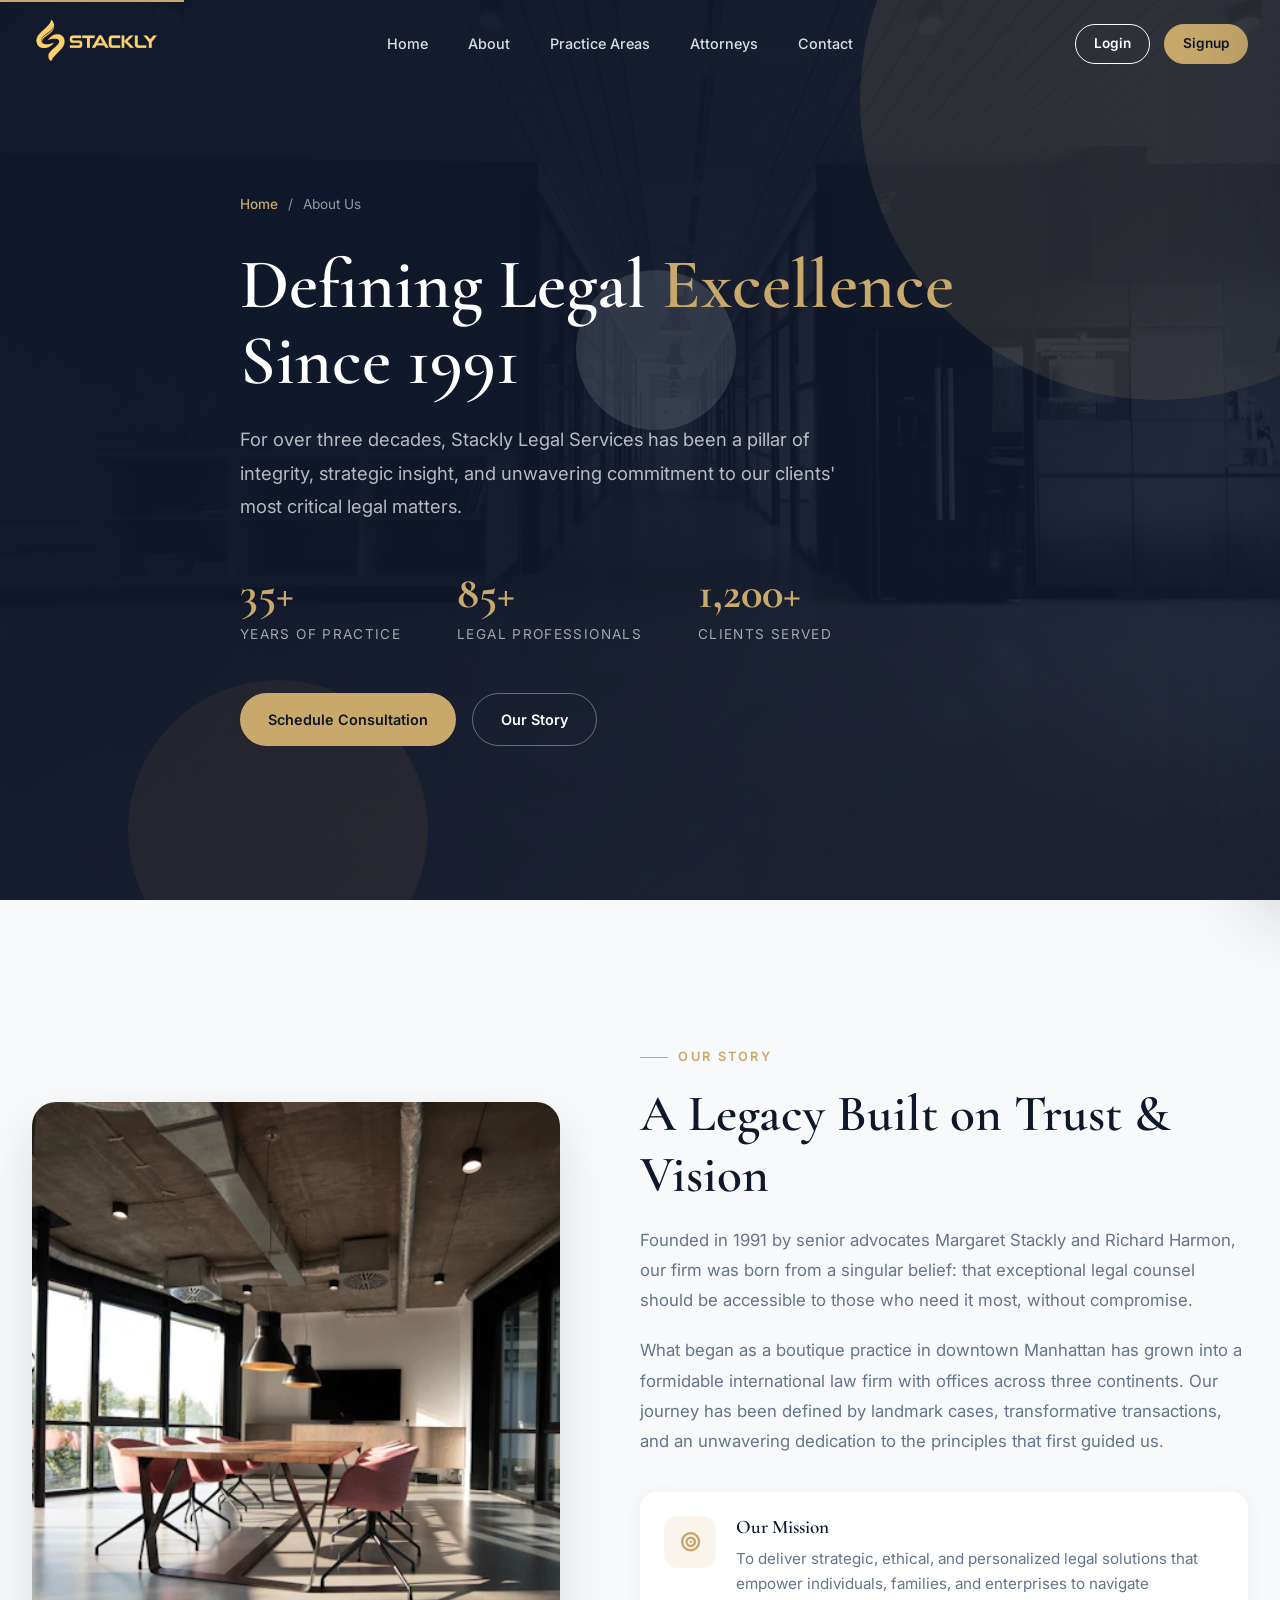
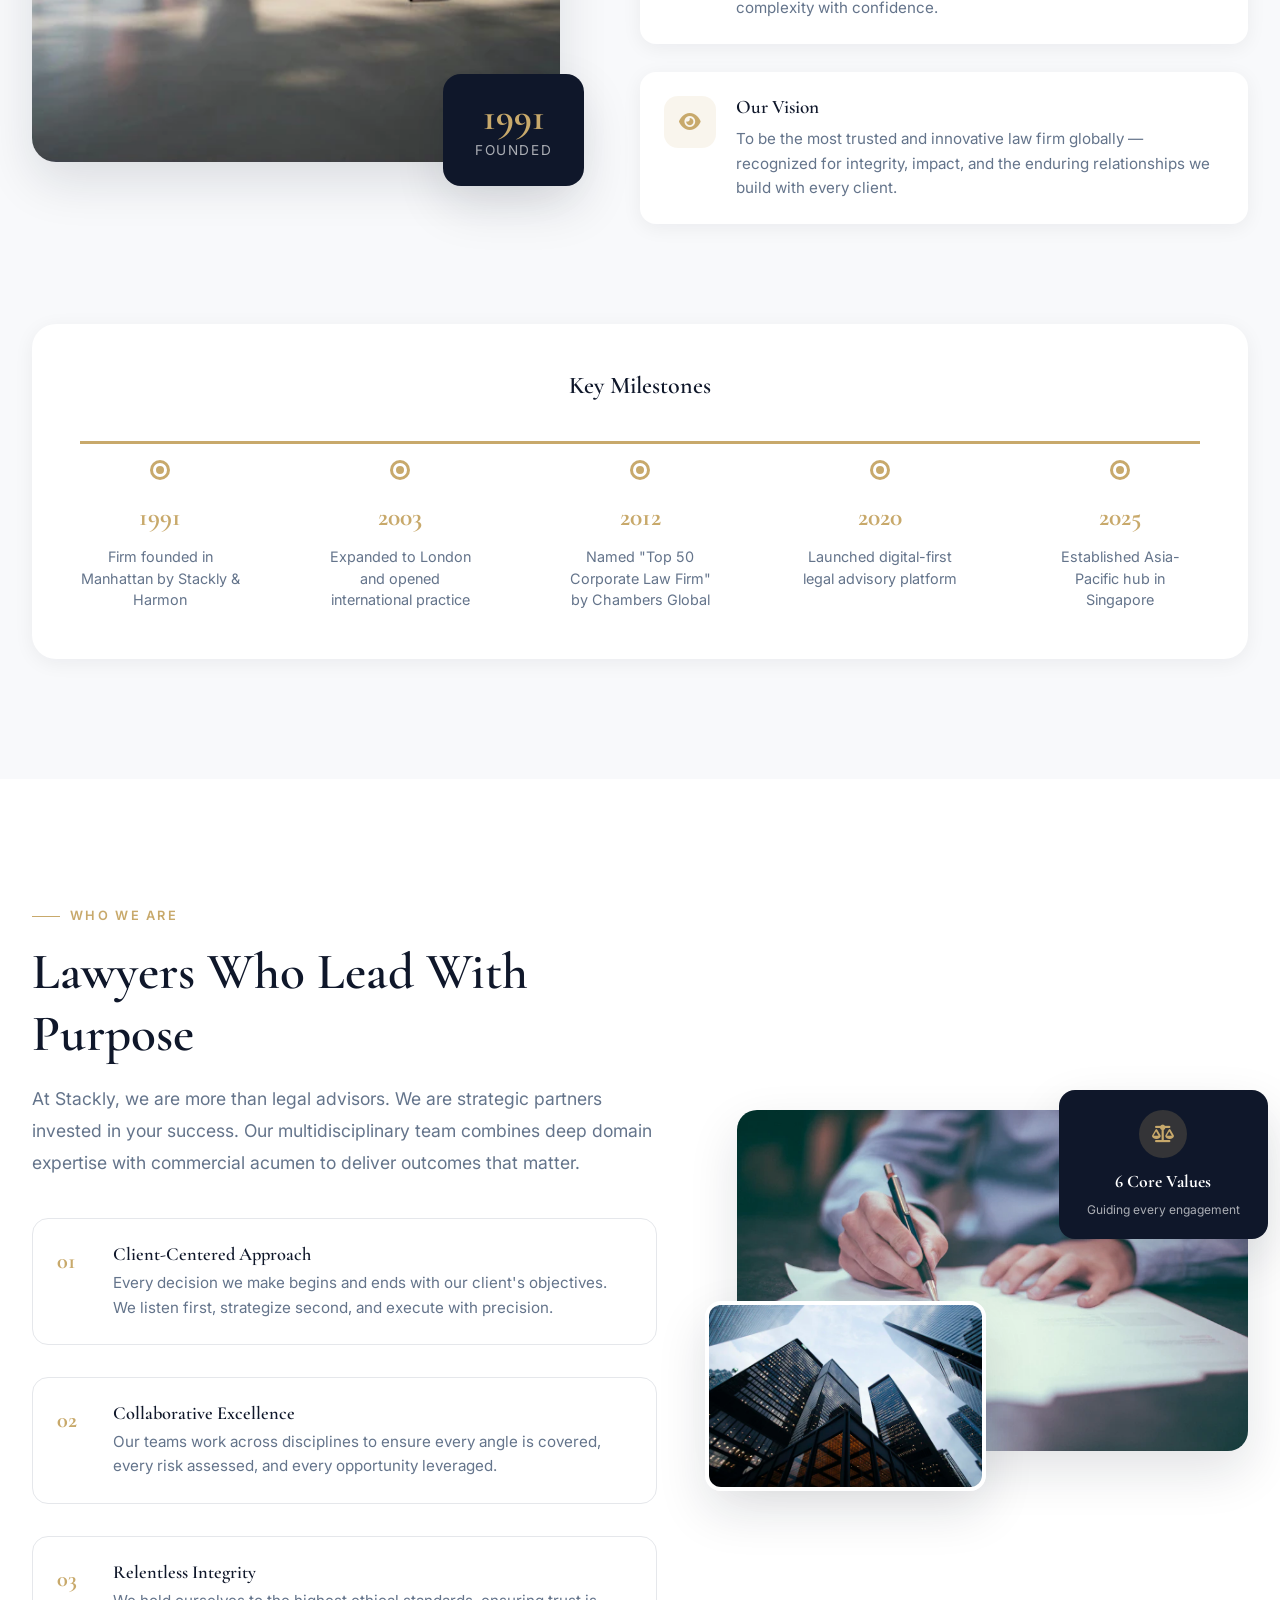
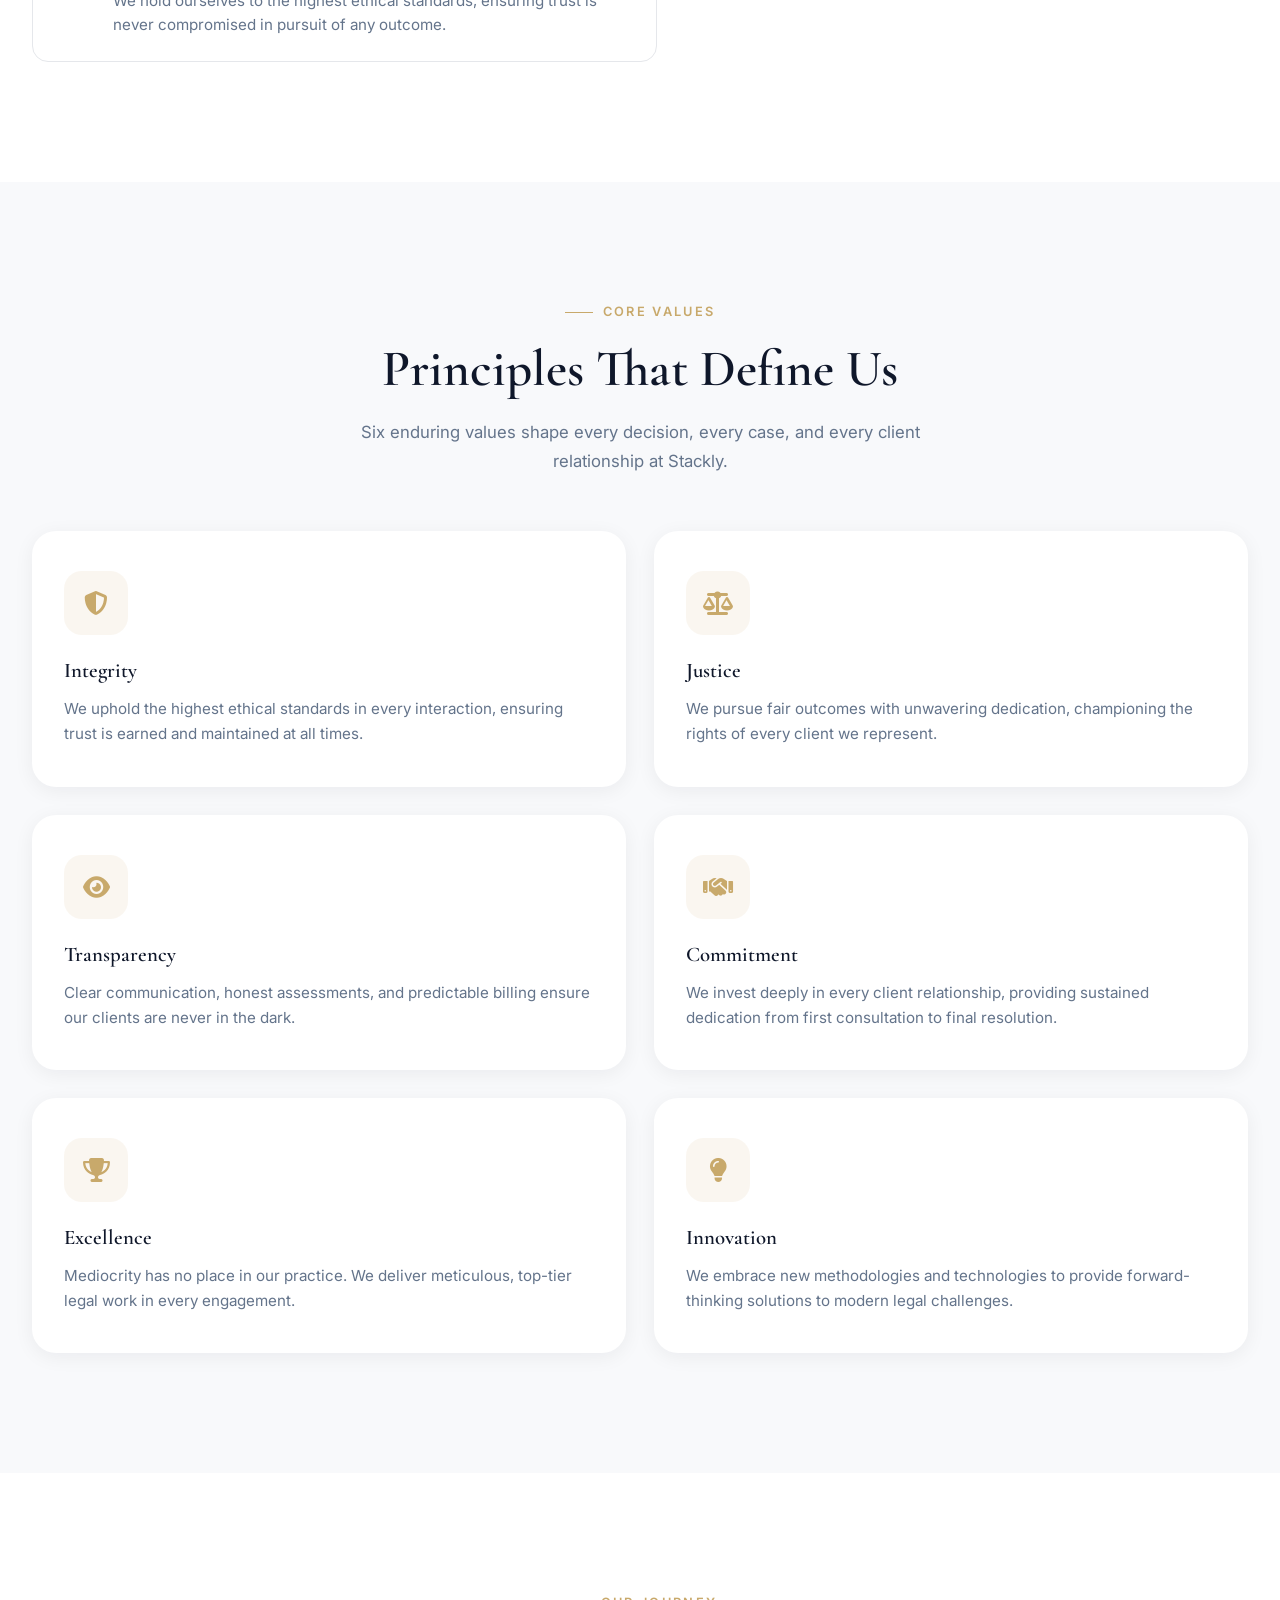
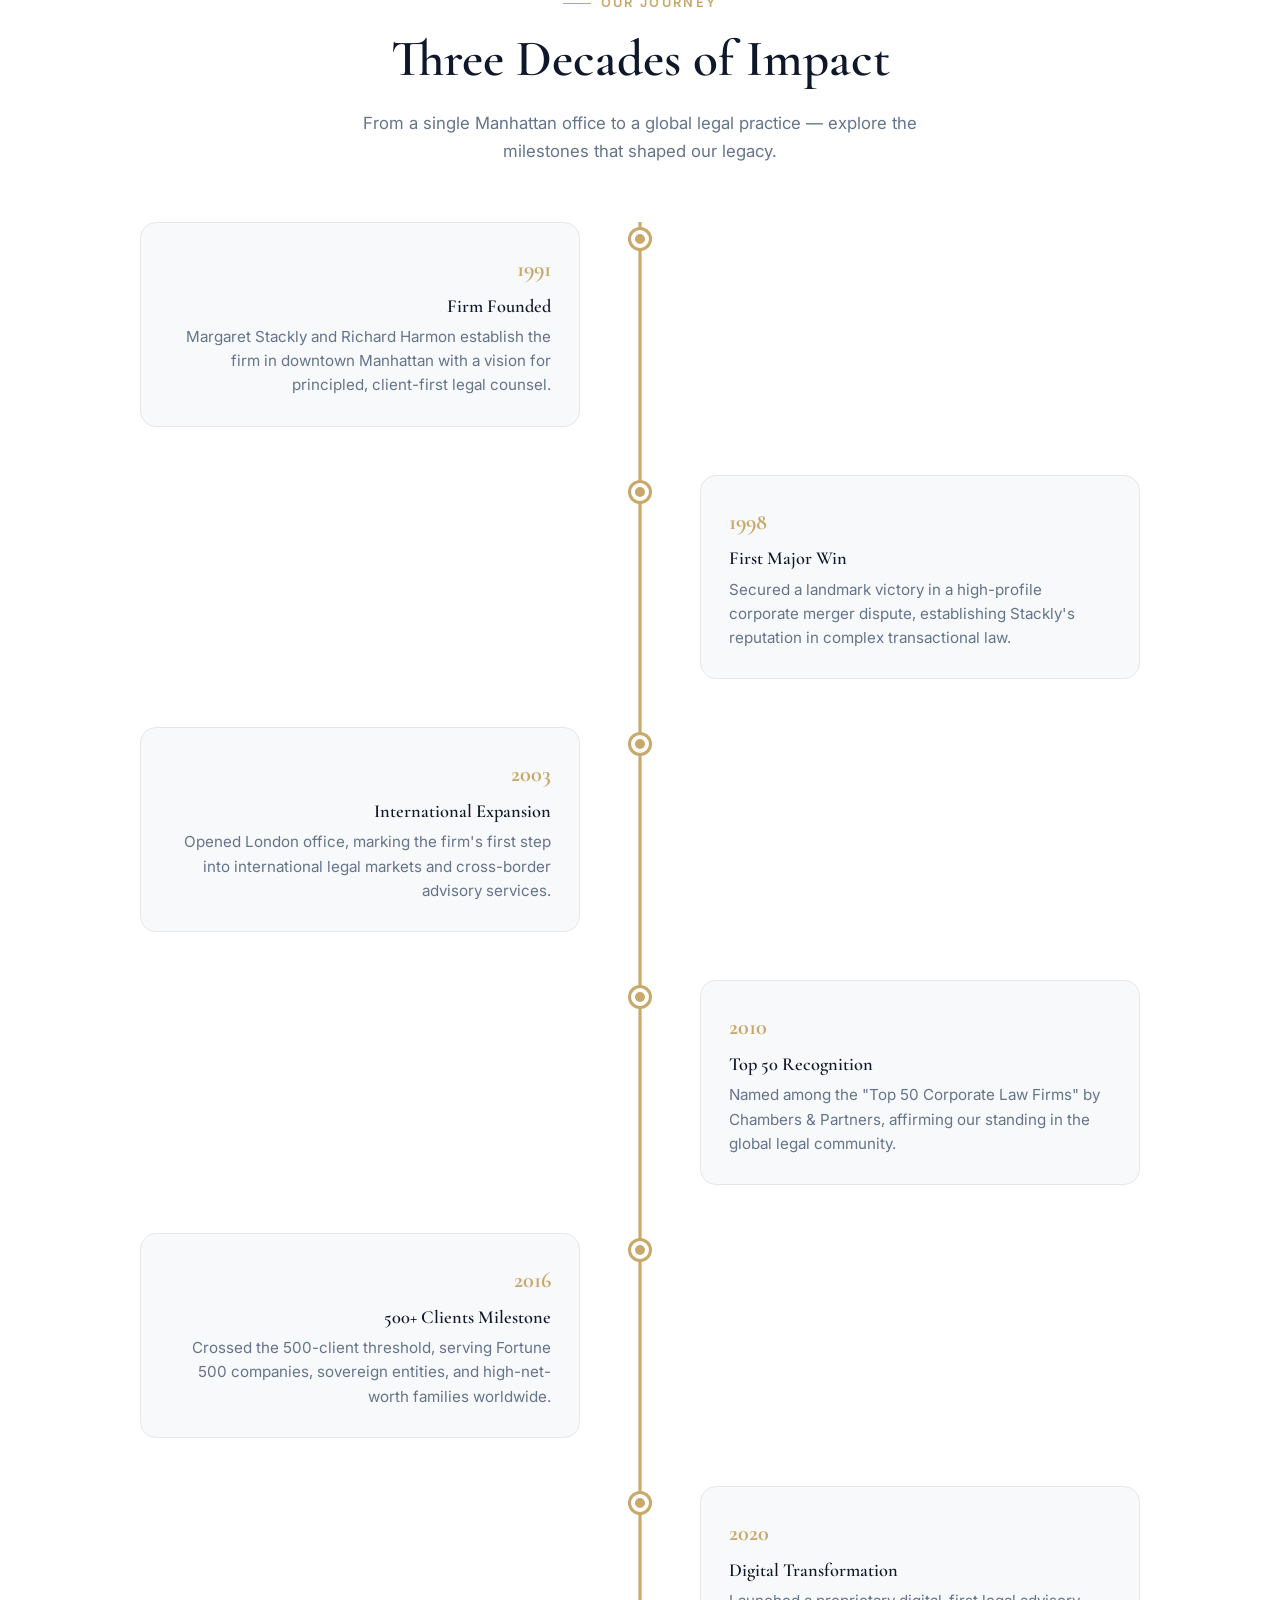
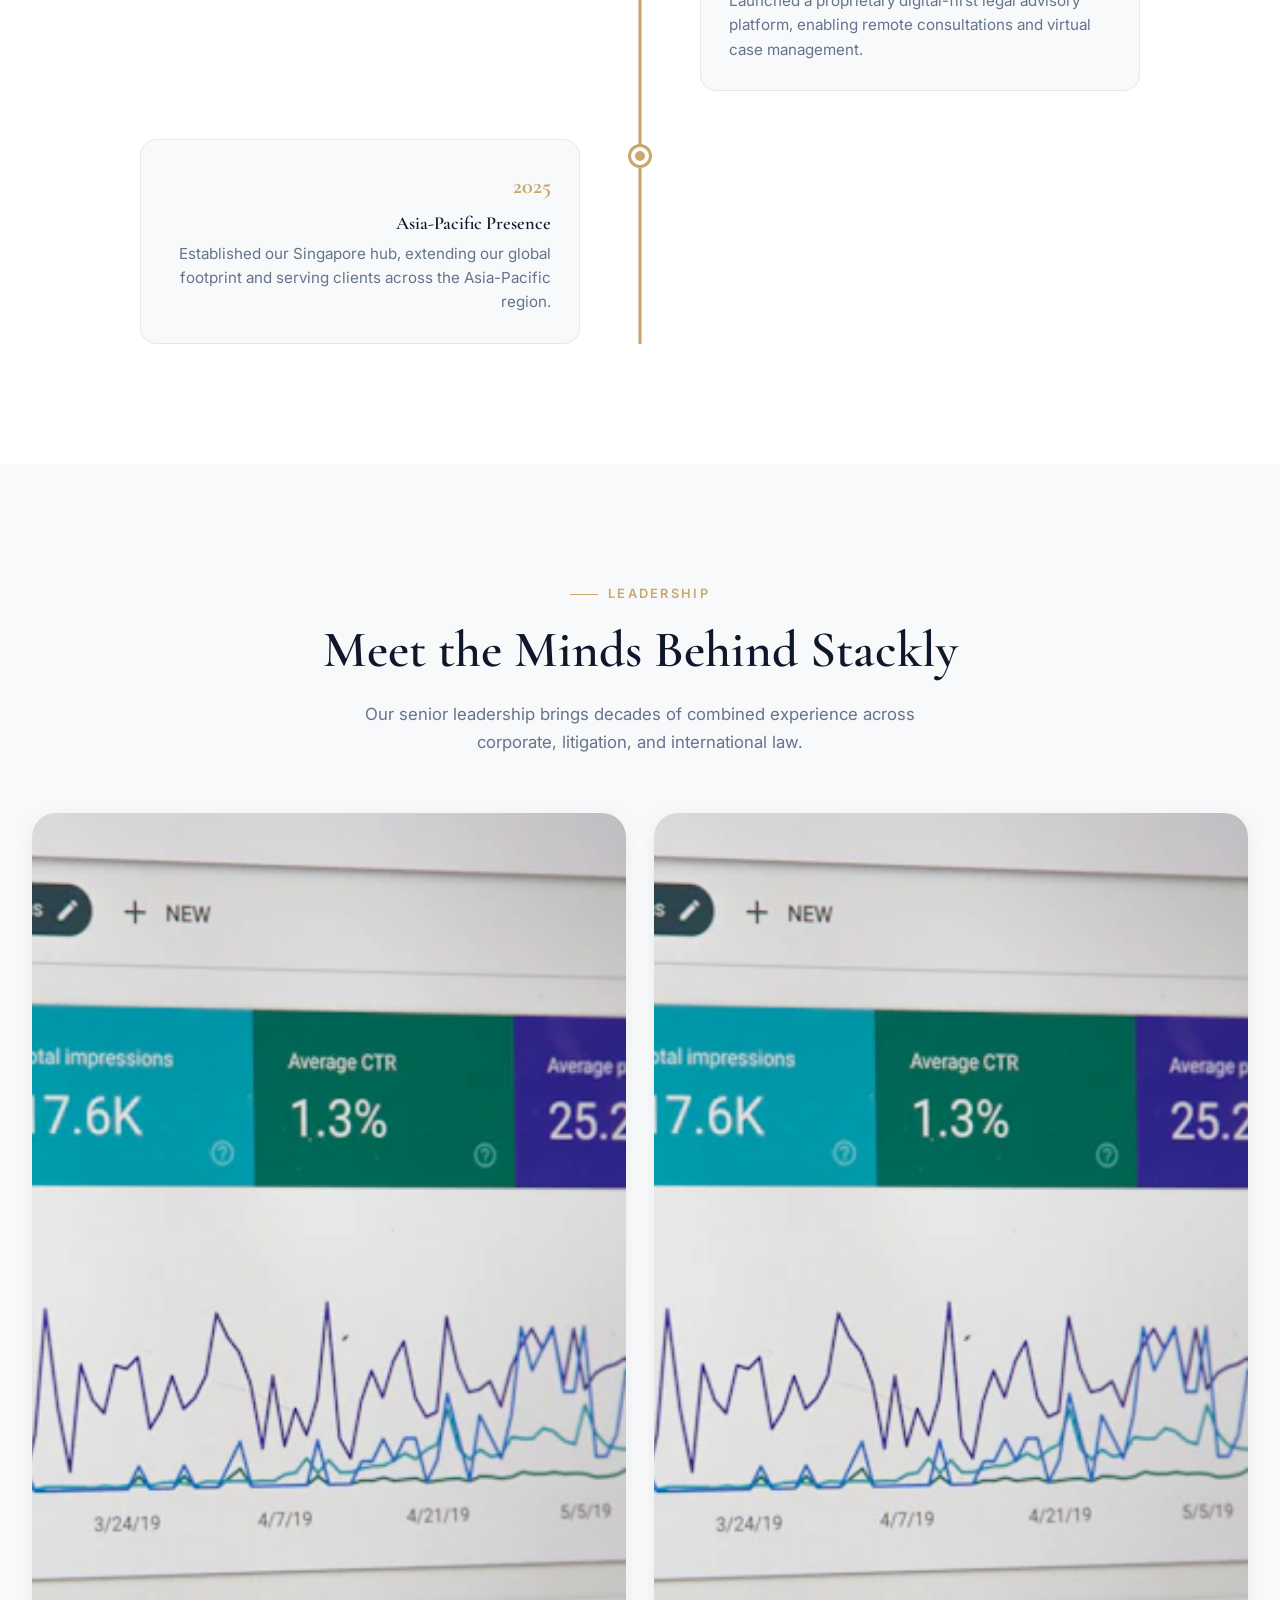
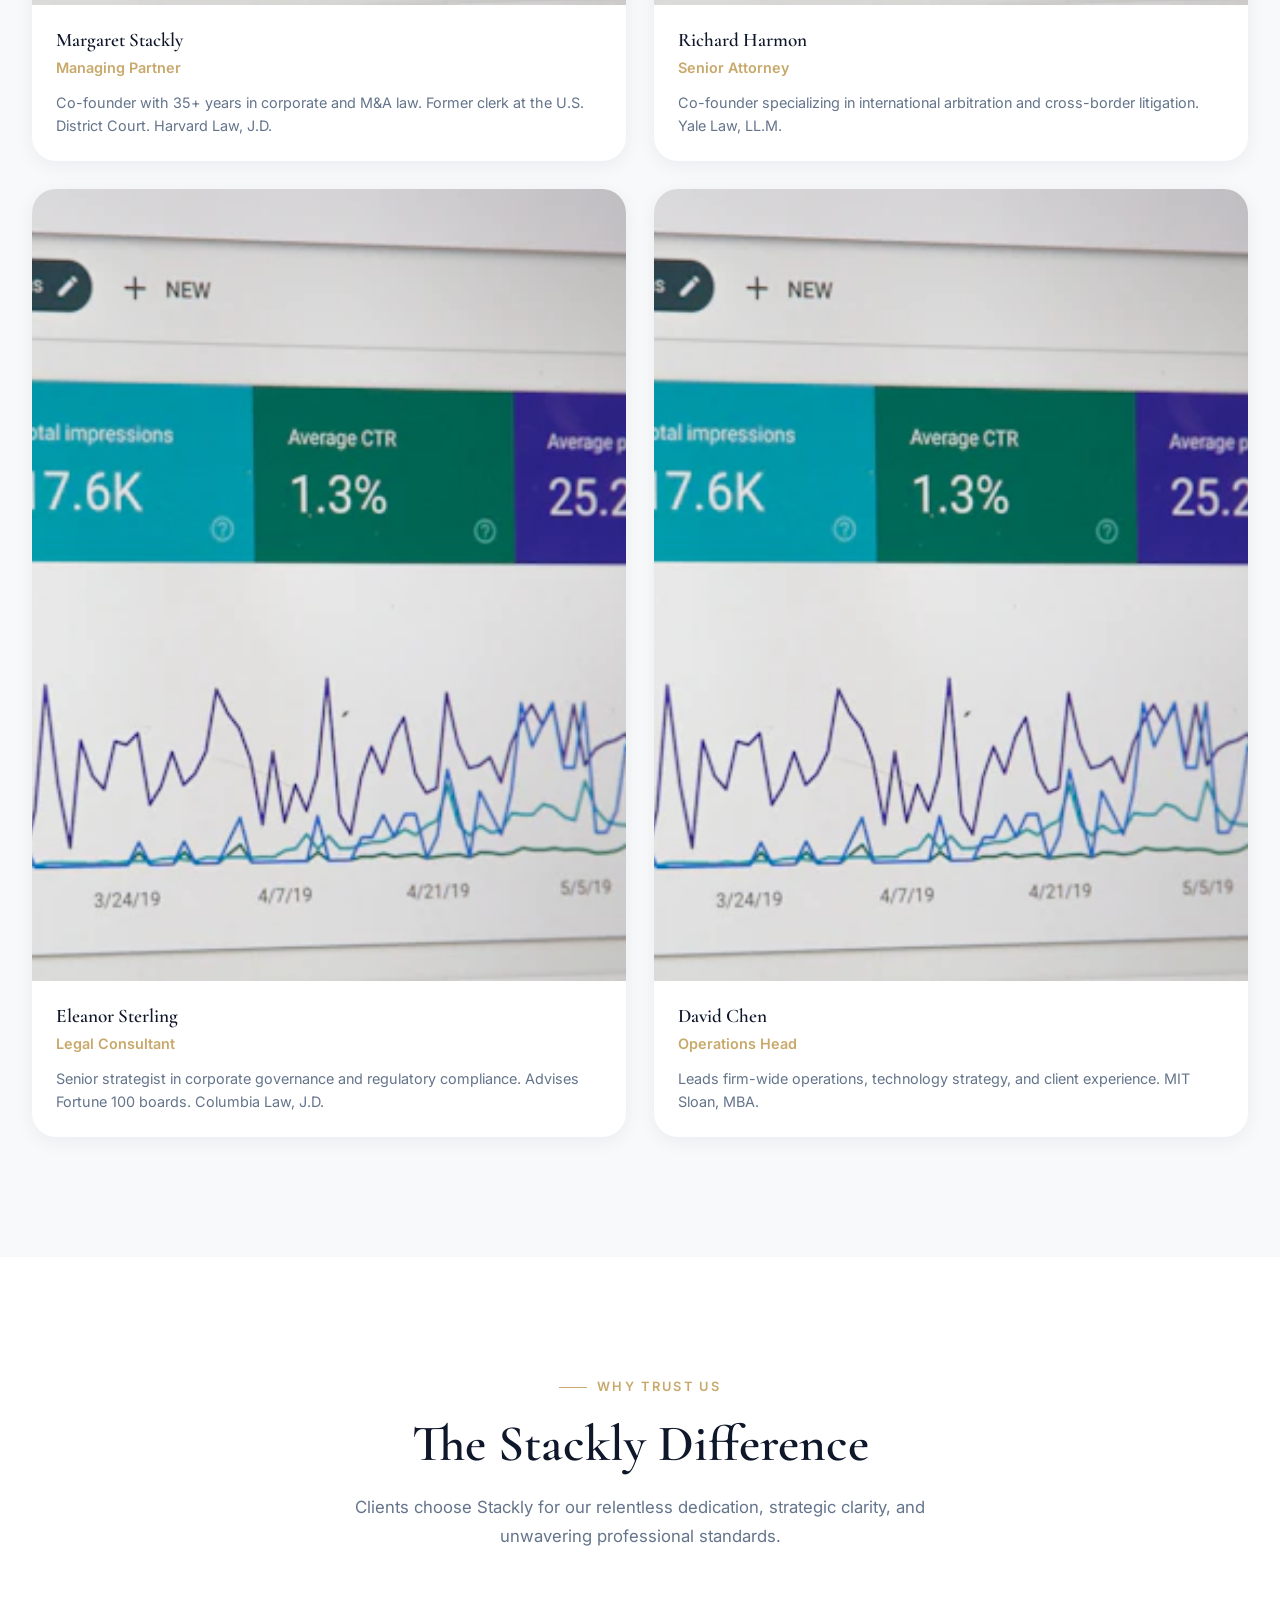
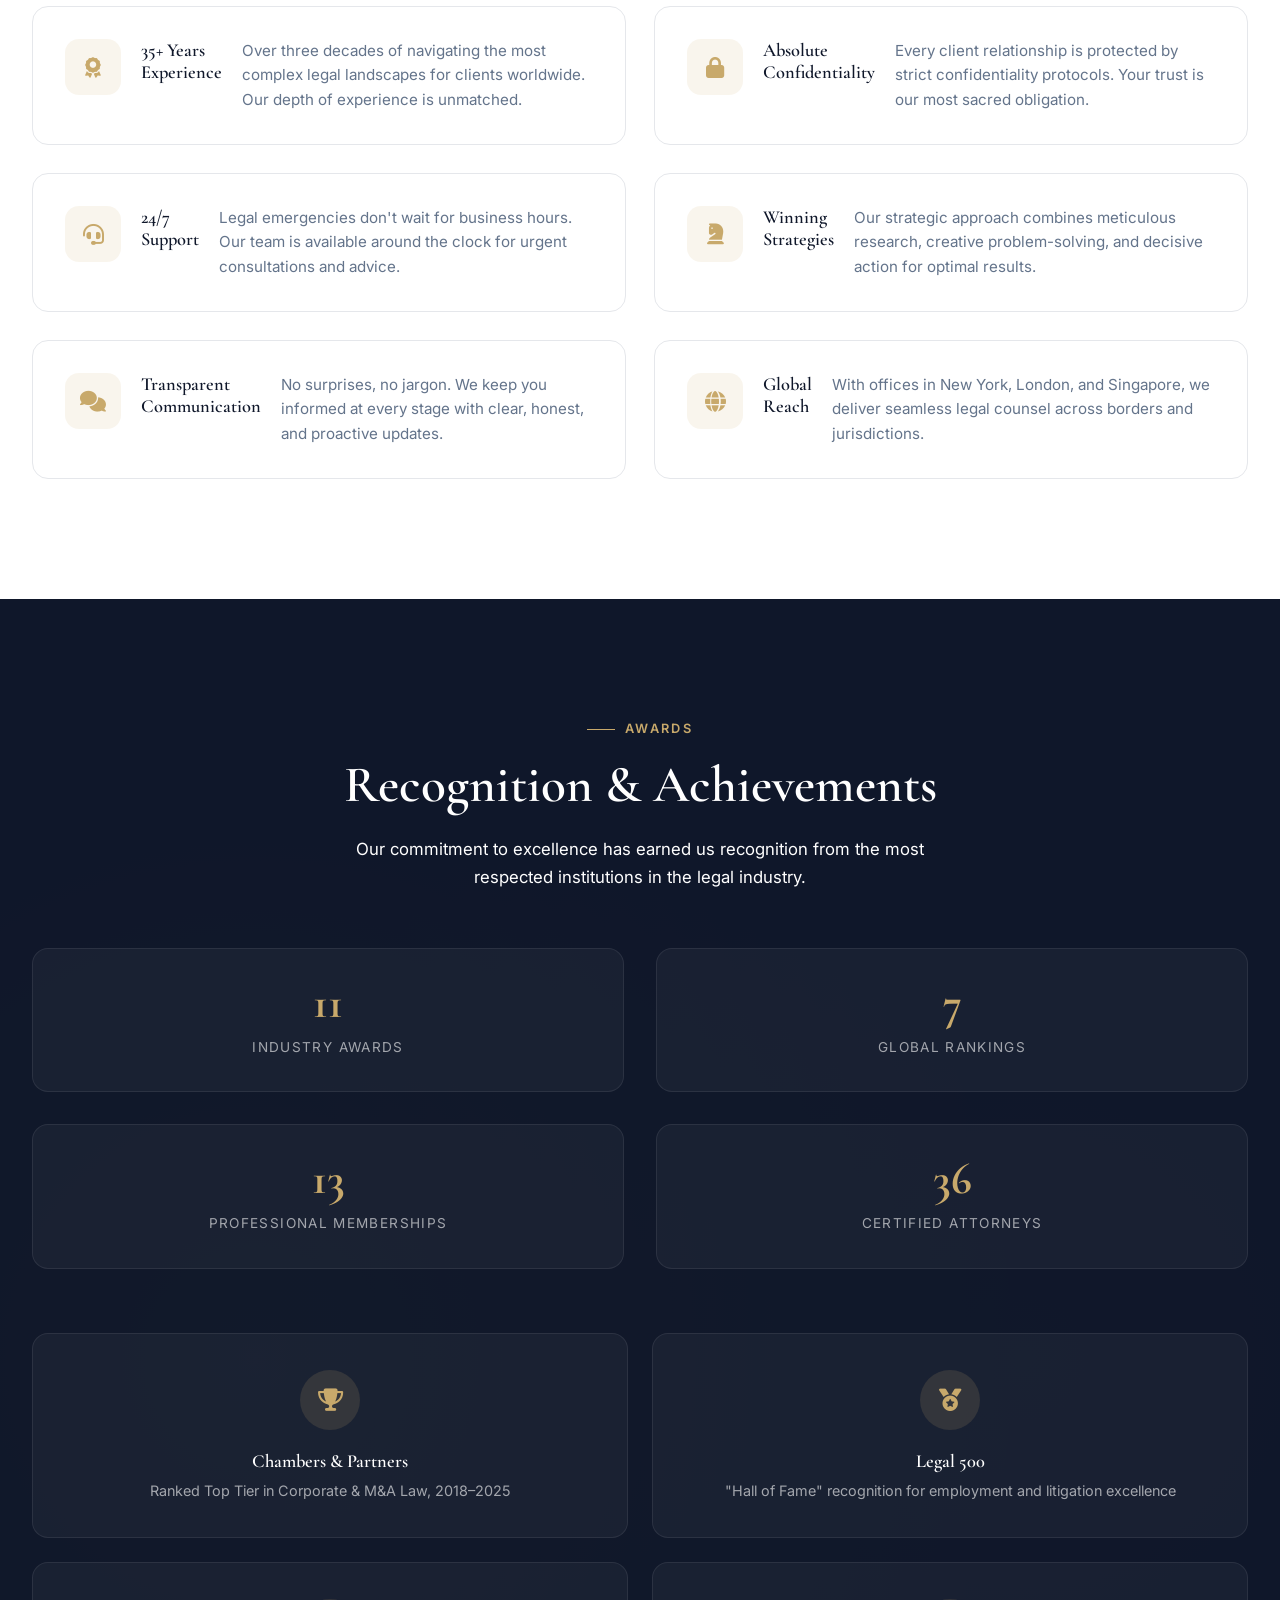
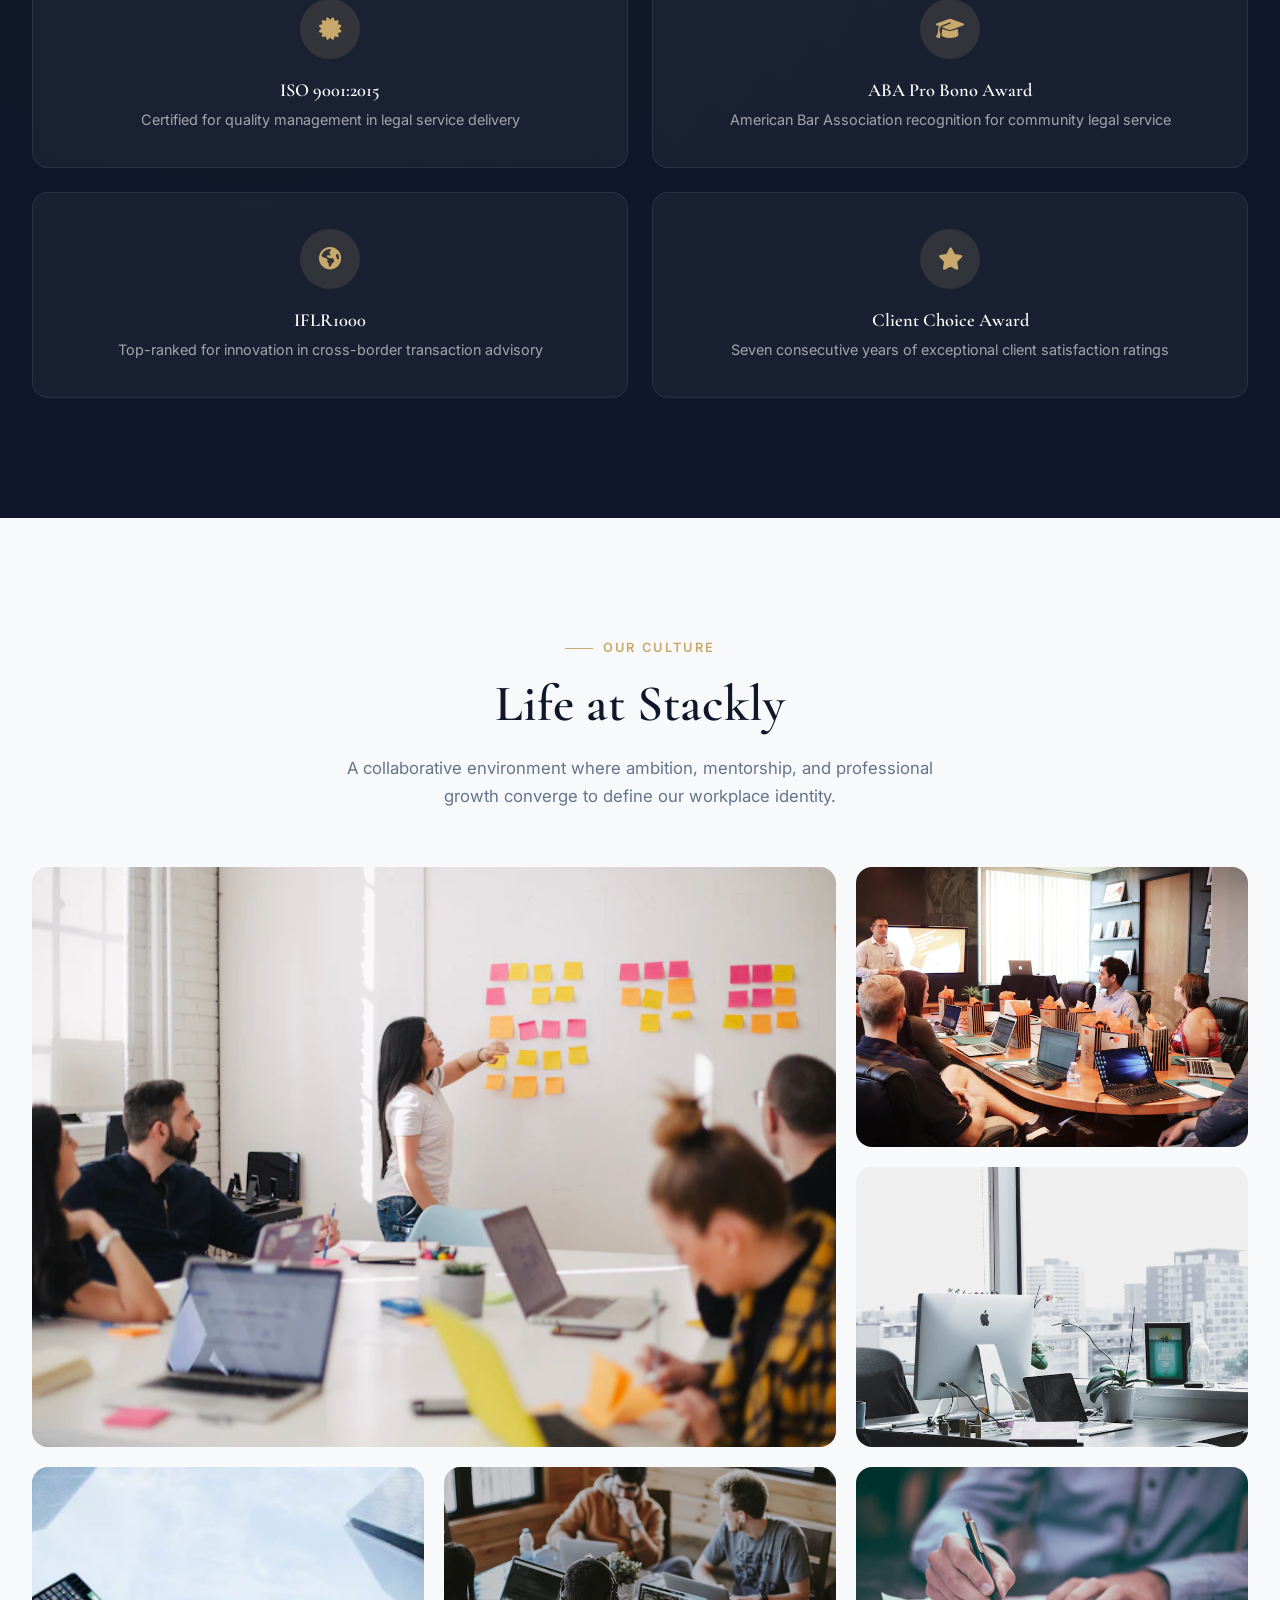
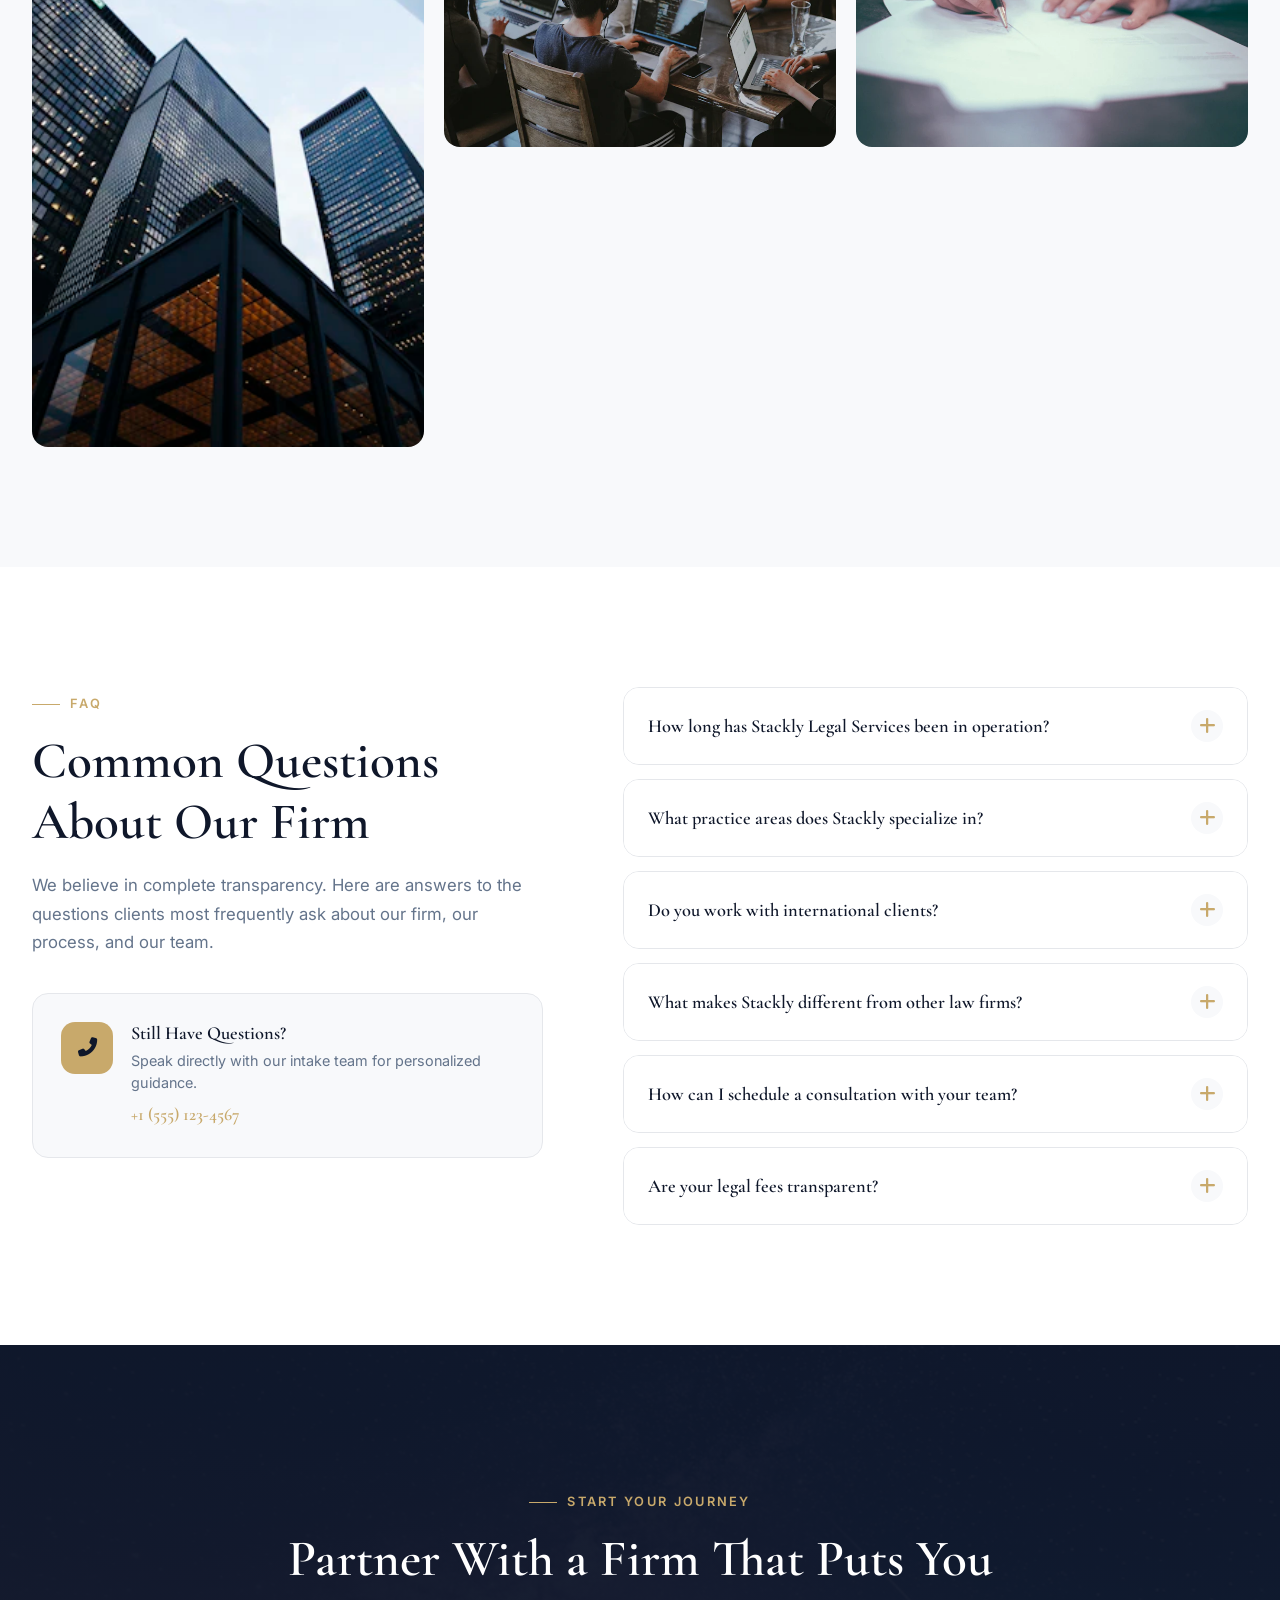
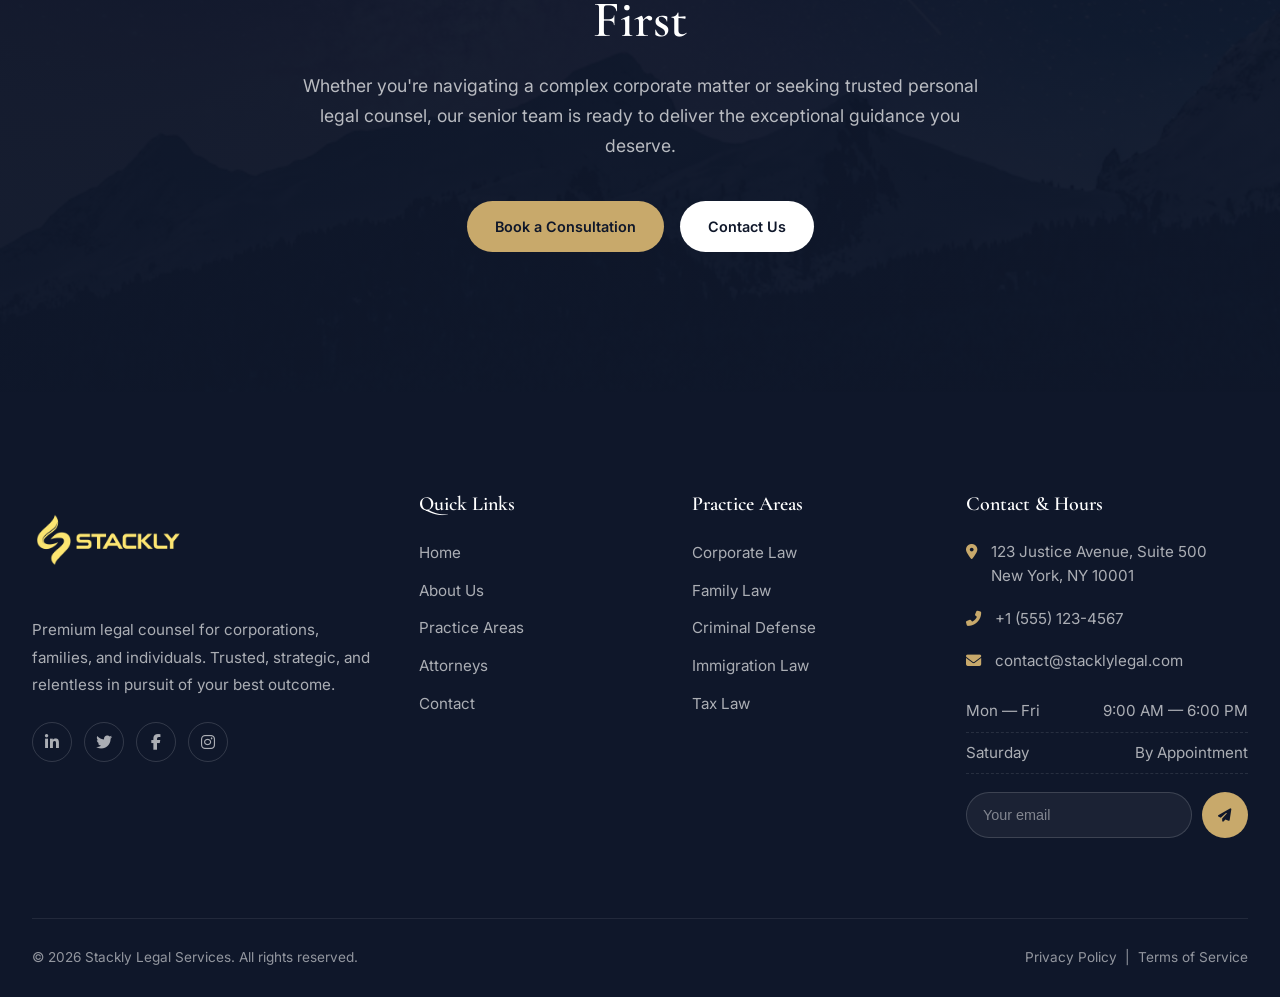
==== about.html @ 786c9ce6 "first commit" ====
<!DOCTYPE html>
<html lang="en">
<head>
  <meta charset="UTF-8">
  <meta name="viewport" content="width=device-width, initial-scale=1.0">
  <meta name="description" content="Learn about Stackly Legal Services — a premium international law firm with over 35 years of legal excellence, integrity, and client-focused counsel.">
  <meta name="keywords" content="about stackly, law firm history, legal team, corporate law firm, premium legal services, law firm leadership">
  <meta name="author" content="Stackly Legal Services">
  <meta name="theme-color" content="#0F172A">

  <!-- Open Graph -->
  <meta property="og:title" content="About Us | Stackly Legal Services — Premium International Law Firm">
  <meta property="og:description" content="Discover our story, values, and the team behind one of the most trusted names in corporate and international law.">
  <meta property="og:type" content="website">
  <meta property="og:url" content="https://www.stacklylegal.com/about.html">
  <meta property="og:image" content="https://www.stacklylegal.com/assets/images/about-hero.webp">

  <!-- Twitter Card -->
  <meta name="twitter:card" content="summary_large_image">
  <meta name="twitter:title" content="About Us | Stackly Legal Services">
  <meta name="twitter:description" content="Premium international law firm with over 35 years of legal excellence.">
  <meta name="twitter:image" content="https://www.stacklylegal.com/assets/images/about-hero.webp">

  <link rel="canonical" href="https://www.stacklylegal.com/about.html">
  

  <title>About Us | Stackly Legal Services — Our Story &amp; Leadership</title>

  <!-- Google Fonts -->
  <link rel="preconnect" href="https://fonts.googleapis.com">
  <link rel="preconnect" href="https://fonts.gstatic.com" crossorigin>
  <link href="https://fonts.googleapis.com/css2?family=Cormorant+Garamond:wght@400;500;600;700&family=Inter:wght@300;400;500;600;700&display=swap" rel="stylesheet">

  <!-- Font Awesome -->
  <link rel="stylesheet" href="https://cdnjs.cloudflare.com/ajax/libs/font-awesome/6.5.1/css/all.min.css" integrity="sha512-DTOQO9RWCH3ppGqcWaEA1BIZOC6xxalwEsw9c2QQeAIftl+Vegovlnee1c9QX4TctnWMn13TZye+giMm8e2LwA==" crossorigin="anonymous" referrerpolicy="no-referrer">

  <!-- Stylesheets -->
  <link rel="stylesheet" href="css/shared.css">
  <link rel="stylesheet" href="css/about.css">

  <!-- Schema.org -->
  <script type="application/ld+json">
  {
    "@context": "https://schema.org",
    "@type": "AboutPage",
    "name": "About Stackly Legal Services",
    "url": "https://www.stacklylegal.com/about.html",
    "mainEntity": {
      "@type": "LegalService",
      "name": "Stackly Legal Services",
      "url": "https://www.stacklylegal.com/",
      "logo": "https://www.stacklylegal.com/assets/logo-stackly.webp",
      "description": "Premium international law firm with over 35 years of legal excellence, integrity, and client-focused counsel.",
      "foundingDate": "1991",
      "numberOfEmployees": {
        "@type": "QuantitativeValue",
        "value": 85
      },
      "address": {
        "@type": "PostalAddress",
        "streetAddress": "123 Justice Avenue, Suite 500",
        "addressLocality": "New York",
        "addressRegion": "NY",
        "postalCode": "10001",
        "addressCountry": "US"
      },
      "telephone": "+1-555-123-4567"
    }
  }
  </script>
</head>
<body>
  <!-- Skip to main content -->
  <a href="#main" class="skip-link">Skip to main content</a>

  <!-- Scroll Progress -->
  <div class="scroll-progress" id="scrollProgress" aria-hidden="true"></div>

  <!-- Header -->
  <header class="header header--transparent" id="header" role="banner">
    <div class="header__container">
      <a href="index.html" class="header__logo" aria-label="Stackly Legal Services home">
        <img src="assets/logo-stackly.webp" alt="Stackly Legal Services logo" width="104" height="104" loading="eager">
        
      </a>

      <nav class="header__nav" aria-label="Main navigation">
        <a href="index.html" class="header__nav-link">Home</a>
        <a href="about.html" class="header__nav-link active">About</a>
        <a href="practice-areas.html" class="header__nav-link">Practice Areas</a>
        <a href="attorneys.html" class="header__nav-link">Attorneys</a>
        <a href="contact.html" class="header__nav-link">Contact</a>
      </nav>

      <div class="header__actions">
        <a href="login.html" class="header__btn header__btn--login">Login</a>
        <a href="signup.html" class="header__btn header__btn--signup">Signup</a>
      </div>

      <button class="hamburger" id="hamburger" aria-label="Toggle navigation menu" aria-expanded="false" aria-controls="mobileDrawer">
        <span class="hamburger__box" aria-hidden="true">
          <span class="hamburger__line"></span>
          <span class="hamburger__line"></span>
          <span class="hamburger__line"></span>
        </span>
        <span class="hamburger__label">Menu</span>
      </button>
    </div>
  </header>

  <!-- Mobile Drawer -->
  <div class="mobile-drawer" id="mobileDrawer" role="dialog" aria-modal="true" aria-label="Mobile navigation">
    <div class="mobile-drawer__bg" aria-hidden="true"></div>
    <div class="mobile-drawer__inner">
      <div class="mobile-drawer__header">
        <a href="index.html" class="mobile-drawer__logo" aria-label="Stackly Legal Services home">
          <img src="assets/logo-stackly.webp" alt="" width="88" height="88" loading="lazy">
          
        </a>
      </div>

      <button class="mobile-drawer__close" id="mobileDrawerClose" aria-label="Close navigation menu" type="button">
        <span class="mobile-drawer__close-icon" aria-hidden="true">×</span>
      </button>

      <nav class="mobile-drawer__nav" aria-label="Mobile menu">
        <a href="index.html" class="mobile-drawer__link">
          <span class="mobile-drawer__num">01</span>
          <span class="mobile-drawer__label">Home</span>
        </a>
        <a href="about.html" class="mobile-drawer__link active">
          <span class="mobile-drawer__num">02</span>
          <span class="mobile-drawer__label">About</span>
        </a>
        <a href="practice-areas.html" class="mobile-drawer__link">
          <span class="mobile-drawer__num">03</span>
          <span class="mobile-drawer__label">Practice Areas</span>
        </a>
        <a href="attorneys.html" class="mobile-drawer__link">
          <span class="mobile-drawer__num">04</span>
          <span class="mobile-drawer__label">Attorneys</span>
        </a>
        <a href="contact.html" class="mobile-drawer__link">
          <span class="mobile-drawer__num">05</span>
          <span class="mobile-drawer__label">Contact</span>
        </a>
      </nav>

      <div class="mobile-drawer__footer">
        <div class="mobile-drawer__contact">
          <a href="tel:+15551234567" class="mobile-drawer__contact-item">
            <i class="fas fa-phone-alt" aria-hidden="true"></i>
            <span>+1 (555) 123-4567</span>
          </a>
          <a href="mailto:contact@stacklylegal.com" class="mobile-drawer__contact-item">
            <i class="fas fa-envelope" aria-hidden="true"></i>
            <span>contact@stacklylegal.com</span>
          </a>
        </div>
        <div class="mobile-drawer__social" aria-label="Social media">
          <a href="#" aria-label="LinkedIn"><i class="fab fa-linkedin-in" aria-hidden="true"></i></a>
          <a href="#" aria-label="Twitter"><i class="fab fa-twitter" aria-hidden="true"></i></a>
          <a href="#" aria-label="Facebook"><i class="fab fa-facebook-f" aria-hidden="true"></i></a>
        </div>
        <div class="mobile-drawer__actions">
          <a href="login.html" class="btn btn-secondary mobile-drawer__btn">Login</a>
          <a href="signup.html" class="btn btn-primary mobile-drawer__btn">Signup</a>
        </div>
      </div>
    </div>
  </div>
  <div class="mobile-drawer__overlay" id="mobileOverlay" aria-hidden="true"></div>

  <!-- Main Content -->
  <main id="main">

    <!-- Section 1: Premium About Hero -->
    <section class="about-hero" id="about-hero" aria-label="About hero">
      <div class="about-hero__bg">
        <img src="assets/images/about-hero.webp" alt="Stackly Legal Services headquarters lobby with marble flooring" loading="eager">
      </div>
      <div class="about-hero__shape about-hero__shape--1" aria-hidden="true"></div>
      <div class="about-hero__shape about-hero__shape--2" aria-hidden="true"></div>
      <div class="about-hero__shape about-hero__shape--3" aria-hidden="true"></div>

      <div class="about-hero__container">
        <nav class="about-hero__breadcrumb" aria-label="Breadcrumb">
          <a href="index.html">Home</a>
          <span aria-hidden="true">/</span>
          <span aria-current="page">About Us</span>
        </nav>
        <h1 class="about-hero__title">Defining Legal <span>Excellence</span> Since 1991</h1>
        <p class="about-hero__desc">For over three decades, Stackly Legal Services has been a pillar of integrity, strategic insight, and unwavering commitment to our clients' most critical legal matters.</p>
        <div class="about-hero__stats">
          <div class="about-hero__stat">
            <span class="about-hero__stat-number" data-counter data-target="35" data-suffix="+">0</span>
            <span class="about-hero__stat-label">Years of Practice</span>
          </div>
          <div class="about-hero__stat">
            <span class="about-hero__stat-number" data-counter data-target="85" data-suffix="+">0</span>
            <span class="about-hero__stat-label">Legal Professionals</span>
          </div>
          <div class="about-hero__stat">
            <span class="about-hero__stat-number" data-counter data-target="1200" data-suffix="+">0</span>
            <span class="about-hero__stat-label">Clients Served</span>
          </div>
        </div>
        <div class="about-hero__actions">
          <a href="contact.html" class="btn btn-primary">Schedule Consultation</a>
          <a href="#our-story" class="btn btn-secondary">Our Story</a>
        </div>
      </div>
    </section>

    <!-- Section 2: Our Story -->
    <section class="story" id="our-story" aria-label="Our story">
      <div class="container">
        <div class="story__grid">
          <div class="story__image-col animate-on-scroll">
            <div class="story__image-wrapper">
              <img src="assets/images/our-story.webp" alt="Vintage photograph of the original Stackly Legal office in downtown Manhattan" loading="lazy">
            </div>
            <div class="story__year-badge">
              <span class="story__year">1991</span>
              <span class="story__year-text">Founded</span>
            </div>
          </div>
          <div class="story__content-col animate-on-scroll">
            <span class="section-label">Our Story</span>
            <h2 class="section-title">A Legacy Built on Trust & Vision</h2>
            <p class="story__text">Founded in 1991 by senior advocates Margaret Stackly and Richard Harmon, our firm was born from a singular belief: that exceptional legal counsel should be accessible to those who need it most, without compromise.</p>
            <p class="story__text">What began as a boutique practice in downtown Manhattan has grown into a formidable international law firm with offices across three continents. Our journey has been defined by landmark cases, transformative transactions, and an unwavering dedication to the principles that first guided us.</p>

            <div class="story__pillars">
              <div class="story__pillar">
                <div class="story__pillar-icon"><i class="fas fa-bullseye" aria-hidden="true"></i></div>
                <div>
                  <h3>Our Mission</h3>
                  <p>To deliver strategic, ethical, and personalized legal solutions that empower individuals, families, and enterprises to navigate complexity with confidence.</p>
                </div>
              </div>
              <div class="story__pillar">
                <div class="story__pillar-icon"><i class="fas fa-eye" aria-hidden="true"></i></div>
                <div>
                  <h3>Our Vision</h3>
                  <p>To be the most trusted and innovative law firm globally — recognized for integrity, impact, and the enduring relationships we build with every client.</p>
                </div>
              </div>
            </div>
          </div>
        </div>

        <div class="story__milestones animate-on-scroll">
          <h3 class="story__milestones-title">Key Milestones</h3>
          <div class="story__milestones-track">
            <div class="story__milestone">
              <span class="story__milestone-year">1991</span>
              <p>Firm founded in Manhattan by Stackly & Harmon</p>
            </div>
            <div class="story__milestone">
              <span class="story__milestone-year">2003</span>
              <p>Expanded to London and opened international practice</p>
            </div>
            <div class="story__milestone">
              <span class="story__milestone-year">2012</span>
              <p>Named "Top 50 Corporate Law Firm" by Chambers Global</p>
            </div>
            <div class="story__milestone">
              <span class="story__milestone-year">2020</span>
              <p>Launched digital-first legal advisory platform</p>
            </div>
            <div class="story__milestone">
              <span class="story__milestone-year">2025</span>
              <p>Established Asia-Pacific hub in Singapore</p>
            </div>
          </div>
        </div>
      </div>
    </section>

    <!-- Section 3: Who We Are -->
    <section class="who-we-are" id="who-we-are" aria-label="Who we are">
      <div class="container">
        <div class="who-we-are__grid">
          <div class="who-we-are__content animate-on-scroll">
            <span class="section-label">Who We Are</span>
            <h2 class="section-title">Lawyers Who Lead With Purpose</h2>
            <p class="who-we-are__intro">At Stackly, we are more than legal advisors. We are strategic partners invested in your success. Our multidisciplinary team combines deep domain expertise with commercial acumen to deliver outcomes that matter.</p>

            <div class="who-we-are__philosophy">
              <div class="who-we-are__philosophy-item">
                <span class="who-we-are__philosophy-number">01</span>
                <div>
                  <h3>Client-Centered Approach</h3>
                  <p>Every decision we make begins and ends with our client's objectives. We listen first, strategize second, and execute with precision.</p>
                </div>
              </div>
              <div class="who-we-are__philosophy-item">
                <span class="who-we-are__philosophy-number">02</span>
                <div>
                  <h3>Collaborative Excellence</h3>
                  <p>Our teams work across disciplines to ensure every angle is covered, every risk assessed, and every opportunity leveraged.</p>
                </div>
              </div>
              <div class="who-we-are__philosophy-item">
                <span class="who-we-are__philosophy-number">03</span>
                <div>
                  <h3>Relentless Integrity</h3>
                  <p>We hold ourselves to the highest ethical standards, ensuring trust is never compromised in pursuit of any outcome.</p>
                </div>
              </div>
            </div>
          </div>
          <div class="who-we-are__visual animate-on-scroll">
            <div class="who-we-are__image-stack">
              <img src="assets/images/consultation.webp" alt="Senior partners discussing strategy in a boardroom" loading="lazy" class="who-we-are__img-1">
              <img src="assets/images/office.webp" alt="Stackly Legal Services modern office interior" loading="lazy" class="who-we-are__img-2">
            </div>
            <div class="who-we-are__values-badge">
              <div class="who-we-are__values-icon"><i class="fas fa-scale-balanced" aria-hidden="true"></i></div>
              <span>6 Core Values</span>
              <p>Guiding every engagement</p>
            </div>
          </div>
        </div>
      </div>
    </section>

    <!-- Section 4: Our Core Values -->
    <section class="values" id="core-values" aria-label="Our core values">
      <div class="container">
        <div class="section-header section-header--center animate-on-scroll">
          <span class="section-label">Core Values</span>
          <h2 class="section-title">Principles That Define Us</h2>
          <p class="section-subtitle">Six enduring values shape every decision, every case, and every client relationship at Stackly.</p>
        </div>

        <div class="values__grid">
          <article class="values__card animate-on-scroll" tabindex="0" aria-label="Integrity">
            <div class="values__card-icon"><i class="fas fa-shield-halved" aria-hidden="true"></i></div>
            <h3>Integrity</h3>
            <p>We uphold the highest ethical standards in every interaction, ensuring trust is earned and maintained at all times.</p>
            <div class="values__card-accent" aria-hidden="true"></div>
          </article>
          <article class="values__card animate-on-scroll" tabindex="0" aria-label="Justice">
            <div class="values__card-icon"><i class="fas fa-scale-balanced" aria-hidden="true"></i></div>
            <h3>Justice</h3>
            <p>We pursue fair outcomes with unwavering dedication, championing the rights of every client we represent.</p>
            <div class="values__card-accent" aria-hidden="true"></div>
          </article>
          <article class="values__card animate-on-scroll" tabindex="0" aria-label="Transparency">
            <div class="values__card-icon"><i class="fas fa-eye" aria-hidden="true"></i></div>
            <h3>Transparency</h3>
            <p>Clear communication, honest assessments, and predictable billing ensure our clients are never in the dark.</p>
            <div class="values__card-accent" aria-hidden="true"></div>
          </article>
          <article class="values__card animate-on-scroll" tabindex="0" aria-label="Commitment">
            <div class="values__card-icon"><i class="fas fa-handshake" aria-hidden="true"></i></div>
            <h3>Commitment</h3>
            <p>We invest deeply in every client relationship, providing sustained dedication from first consultation to final resolution.</p>
            <div class="values__card-accent" aria-hidden="true"></div>
          </article>
          <article class="values__card animate-on-scroll" tabindex="0" aria-label="Excellence">
            <div class="values__card-icon"><i class="fas fa-trophy" aria-hidden="true"></i></div>
            <h3>Excellence</h3>
            <p>Mediocrity has no place in our practice. We deliver meticulous, top-tier legal work in every engagement.</p>
            <div class="values__card-accent" aria-hidden="true"></div>
          </article>
          <article class="values__card animate-on-scroll" tabindex="0" aria-label="Innovation">
            <div class="values__card-icon"><i class="fas fa-lightbulb" aria-hidden="true"></i></div>
            <h3>Innovation</h3>
            <p>We embrace new methodologies and technologies to provide forward-thinking solutions to modern legal challenges.</p>
            <div class="values__card-accent" aria-hidden="true"></div>
          </article>
        </div>
      </div>
    </section>

    <!-- Section 5: Our Journey Timeline -->
    <section class="journey" id="journey" aria-label="Our journey timeline">
      <div class="container">
        <div class="section-header section-header--center animate-on-scroll">
          <span class="section-label">Our Journey</span>
          <h2 class="section-title">Three Decades of Impact</h2>
          <p class="section-subtitle">From a single Manhattan office to a global legal practice — explore the milestones that shaped our legacy.</p>
        </div>

        <div class="journey__timeline" role="list" aria-label="Company timeline">
          <div class="journey__line" aria-hidden="true"></div>

          <div class="journey__item animate-on-scroll" role="listitem">
            <div class="journey__marker" aria-hidden="true"></div>
            <div class="journey__card">
              <span class="journey__year">1991</span>
              <h3>Firm Founded</h3>
              <p>Margaret Stackly and Richard Harmon establish the firm in downtown Manhattan with a vision for principled, client-first legal counsel.</p>
            </div>
          </div>

          <div class="journey__item journey__item--right animate-on-scroll" role="listitem">
            <div class="journey__marker" aria-hidden="true"></div>
            <div class="journey__card">
              <span class="journey__year">1998</span>
              <h3>First Major Win</h3>
              <p>Secured a landmark victory in a high-profile corporate merger dispute, establishing Stackly's reputation in complex transactional law.</p>
            </div>
          </div>

          <div class="journey__item animate-on-scroll" role="listitem">
            <div class="journey__marker" aria-hidden="true"></div>
            <div class="journey__card">
              <span class="journey__year">2003</span>
              <h3>International Expansion</h3>
              <p>Opened London office, marking the firm's first step into international legal markets and cross-border advisory services.</p>
            </div>
          </div>

          <div class="journey__item journey__item--right animate-on-scroll" role="listitem">
            <div class="journey__marker" aria-hidden="true"></div>
            <div class="journey__card">
              <span class="journey__year">2010</span>
              <h3>Top 50 Recognition</h3>
              <p>Named among the "Top 50 Corporate Law Firms" by Chambers & Partners, affirming our standing in the global legal community.</p>
            </div>
          </div>

          <div class="journey__item animate-on-scroll" role="listitem">
            <div class="journey__marker" aria-hidden="true"></div>
            <div class="journey__card">
              <span class="journey__year">2016</span>
              <h3>500+ Clients Milestone</h3>
              <p>Crossed the 500-client threshold, serving Fortune 500 companies, sovereign entities, and high-net-worth families worldwide.</p>
            </div>
          </div>

          <div class="journey__item journey__item--right animate-on-scroll" role="listitem">
            <div class="journey__marker" aria-hidden="true"></div>
            <div class="journey__card">
              <span class="journey__year">2020</span>
              <h3>Digital Transformation</h3>
              <p>Launched a proprietary digital-first legal advisory platform, enabling remote consultations and virtual case management.</p>
            </div>
          </div>

          <div class="journey__item animate-on-scroll" role="listitem">
            <div class="journey__marker" aria-hidden="true"></div>
            <div class="journey__card">
              <span class="journey__year">2025</span>
              <h3>Asia-Pacific Presence</h3>
              <p>Established our Singapore hub, extending our global footprint and serving clients across the Asia-Pacific region.</p>
            </div>
          </div>
        </div>
      </div>
    </section>

    <!-- Section 6: Meet Our Leadership -->
    <section class="leadership" id="leadership" aria-label="Our leadership team">
      <div class="container">
        <div class="section-header section-header--center animate-on-scroll">
          <span class="section-label">Leadership</span>
          <h2 class="section-title">Meet the Minds Behind Stackly</h2>
          <p class="section-subtitle">Our senior leadership brings decades of combined experience across corporate, litigation, and international law.</p>
        </div>

        <div class="leadership__grid">
          <article class="leadership__card animate-on-scroll" tabindex="0">
            <div class="leadership__image">
              <img src="assets/images/attorney.webp" alt="Portrait of Margaret Stackly, Managing Partner" loading="lazy">
              <div class="leadership__overlay" aria-hidden="true">
                <div class="leadership__social">
                  <a href="#" aria-label="LinkedIn"><i class="fab fa-linkedin-in" aria-hidden="true"></i></a>
                  <a href="#" aria-label="Email"><i class="fas fa-envelope" aria-hidden="true"></i></a>
                </div>
              </div>
            </div>
            <div class="leadership__info">
              <h3>Margaret Stackly</h3>
              <span class="leadership__role">Managing Partner</span>
              <p>Co-founder with 35+ years in corporate and M&A law. Former clerk at the U.S. District Court. Harvard Law, J.D.</p>
            </div>
          </article>

          <article class="leadership__card animate-on-scroll" tabindex="0">
            <div class="leadership__image">
              <img src="assets/images/attorney.webp" alt="Portrait of Richard Harmon, Senior Attorney" loading="lazy">
              <div class="leadership__overlay" aria-hidden="true">
                <div class="leadership__social">
                  <a href="#" aria-label="LinkedIn"><i class="fab fa-linkedin-in" aria-hidden="true"></i></a>
                  <a href="#" aria-label="Email"><i class="fas fa-envelope" aria-hidden="true"></i></a>
                </div>
              </div>
            </div>
            <div class="leadership__info">
              <h3>Richard Harmon</h3>
              <span class="leadership__role">Senior Attorney</span>
              <p>Co-founder specializing in international arbitration and cross-border litigation. Yale Law, LL.M.</p>
            </div>
          </article>

          <article class="leadership__card animate-on-scroll" tabindex="0">
            <div class="leadership__image">
              <img src="assets/images/attorney.webp" alt="Portrait of Eleanor Sterling, Legal Consultant" loading="lazy">
              <div class="leadership__overlay" aria-hidden="true">
                <div class="leadership__social">
                  <a href="#" aria-label="LinkedIn"><i class="fab fa-linkedin-in" aria-hidden="true"></i></a>
                  <a href="#" aria-label="Email"><i class="fas fa-envelope" aria-hidden="true"></i></a>
                </div>
              </div>
            </div>
            <div class="leadership__info">
              <h3>Eleanor Sterling</h3>
              <span class="leadership__role">Legal Consultant</span>
              <p>Senior strategist in corporate governance and regulatory compliance. Advises Fortune 100 boards. Columbia Law, J.D.</p>
            </div>
          </article>

          <article class="leadership__card animate-on-scroll" tabindex="0">
            <div class="leadership__image">
              <img src="assets/images/attorney.webp" alt="Portrait of David Chen, Operations Head" loading="lazy">
              <div class="leadership__overlay" aria-hidden="true">
                <div class="leadership__social">
                  <a href="#" aria-label="LinkedIn"><i class="fab fa-linkedin-in" aria-hidden="true"></i></a>
                  <a href="#" aria-label="Email"><i class="fas fa-envelope" aria-hidden="true"></i></a>
                </div>
              </div>
            </div>
            <div class="leadership__info">
              <h3>David Chen</h3>
              <span class="leadership__role">Operations Head</span>
              <p>Leads firm-wide operations, technology strategy, and client experience. MIT Sloan, MBA.</p>
            </div>
          </article>
        </div>
      </div>
    </section>

    <!-- Section 7: Why Clients Trust Us -->
    <section class="trust-features" id="trust-features" aria-label="Why clients trust us">
      <div class="container">
        <div class="section-header section-header--center animate-on-scroll">
          <span class="section-label">Why Trust Us</span>
          <h2 class="section-title">The Stackly Difference</h2>
          <p class="section-subtitle">Clients choose Stackly for our relentless dedication, strategic clarity, and unwavering professional standards.</p>
        </div>

        <div class="trust-features__grid">
          <div class="trust-features__row animate-on-scroll">
            <div class="trust-features__item">
              <div class="trust-features__icon"><i class="fas fa-award" aria-hidden="true"></i></div>
              <h3>35+ Years Experience</h3>
              <p>Over three decades of navigating the most complex legal landscapes for clients worldwide. Our depth of experience is unmatched.</p>
            </div>
            <div class="trust-features__item">
              <div class="trust-features__icon"><i class="fas fa-lock" aria-hidden="true"></i></div>
              <h3>Absolute Confidentiality</h3>
              <p>Every client relationship is protected by strict confidentiality protocols. Your trust is our most sacred obligation.</p>
            </div>
          </div>
          <div class="trust-features__row trust-features__row--offset animate-on-scroll">
            <div class="trust-features__item">
              <div class="trust-features__icon"><i class="fas fa-headset" aria-hidden="true"></i></div>
              <h3>24/7 Support</h3>
              <p>Legal emergencies don't wait for business hours. Our team is available around the clock for urgent consultations and advice.</p>
            </div>
            <div class="trust-features__item">
              <div class="trust-features__icon"><i class="fas fa-chess-knight" aria-hidden="true"></i></div>
              <h3>Winning Strategies</h3>
              <p>Our strategic approach combines meticulous research, creative problem-solving, and decisive action for optimal results.</p>
            </div>
          </div>
          <div class="trust-features__row animate-on-scroll">
            <div class="trust-features__item">
              <div class="trust-features__icon"><i class="fas fa-comments" aria-hidden="true"></i></div>
              <h3>Transparent Communication</h3>
              <p>No surprises, no jargon. We keep you informed at every stage with clear, honest, and proactive updates.</p>
            </div>
            <div class="trust-features__item">
              <div class="trust-features__icon"><i class="fas fa-globe" aria-hidden="true"></i></div>
              <h3>Global Reach</h3>
              <p>With offices in New York, London, and Singapore, we deliver seamless legal counsel across borders and jurisdictions.</p>
            </div>
          </div>
        </div>
      </div>
    </section>

    <!-- Section 8: Awards & Recognitions -->
    <section class="awards" id="awards" aria-label="Awards and recognitions">
      <div class="awards__bg" aria-hidden="true"></div>
      <div class="container">
        <div class="section-header section-header--center section-header--white animate-on-scroll">
          <span class="section-label">Awards</span>
          <h2 class="section-title">Recognition & Achievements</h2>
          <p class="section-subtitle">Our commitment to excellence has earned us recognition from the most respected institutions in the legal industry.</p>
        </div>

        <div class="awards__counters animate-on-scroll">
          <div class="awards__counter">
            <span class="awards__counter-number" data-counter data-target="12">0</span>
            <span class="awards__counter-label">Industry Awards</span>
          </div>
          <div class="awards__counter">
            <span class="awards__counter-number" data-counter data-target="8">0</span>
            <span class="awards__counter-label">Global Rankings</span>
          </div>
          <div class="awards__counter">
            <span class="awards__counter-number" data-counter data-target="15">0</span>
            <span class="awards__counter-label">Professional Memberships</span>
          </div>
          <div class="awards__counter">
            <span class="awards__counter-number" data-counter data-target="40">0</span>
            <span class="awards__counter-label">Certified Attorneys</span>
          </div>
        </div>

        <div class="awards__grid">
          <article class="awards__card animate-on-scroll">
            <div class="awards__card-badge"><i class="fas fa-trophy" aria-hidden="true"></i></div>
            <h3>Chambers & Partners</h3>
            <p>Ranked Top Tier in Corporate & M&A Law, 2018–2025</p>
          </article>
          <article class="awards__card animate-on-scroll">
            <div class="awards__card-badge"><i class="fas fa-medal" aria-hidden="true"></i></div>
            <h3>Legal 500</h3>
            <p>"Hall of Fame" recognition for employment and litigation excellence</p>
          </article>
          <article class="awards__card animate-on-scroll">
            <div class="awards__card-badge"><i class="fas fa-certificate" aria-hidden="true"></i></div>
            <h3>ISO 9001:2015</h3>
            <p>Certified for quality management in legal service delivery</p>
          </article>
          <article class="awards__card animate-on-scroll">
            <div class="awards__card-badge"><i class="fas fa-graduation-cap" aria-hidden="true"></i></div>
            <h3>ABA Pro Bono Award</h3>
            <p>American Bar Association recognition for community legal service</p>
          </article>
          <article class="awards__card animate-on-scroll">
            <div class="awards__card-badge"><i class="fas fa-globe-americas" aria-hidden="true"></i></div>
            <h3>IFLR1000</h3>
            <p>Top-ranked for innovation in cross-border transaction advisory</p>
          </article>
          <article class="awards__card animate-on-scroll">
            <div class="awards__card-badge"><i class="fas fa-star" aria-hidden="true"></i></div>
            <h3>Client Choice Award</h3>
            <p>Seven consecutive years of exceptional client satisfaction ratings</p>
          </article>
        </div>
      </div>
    </section>

    <!-- Section 9: Office Culture -->
    <section class="culture" id="culture" aria-label="Office culture">
      <div class="container">
        <div class="section-header section-header--center animate-on-scroll">
          <span class="section-label">Our Culture</span>
          <h2 class="section-title">Life at Stackly</h2>
          <p class="section-subtitle">A collaborative environment where ambition, mentorship, and professional growth converge to define our workplace identity.</p>
        </div>

        <div class="culture__gallery">
          <div class="culture__item culture__item--large animate-on-scroll">
            <img src="assets/images/gallery1.webp" alt="Stackly team collaborating in a modern conference room with glass walls" loading="lazy">
            <div class="culture__caption">
              <h3>Team Collaboration</h3>
              <p>Our open-door culture fosters idea exchange and mentorship at every level.</p>
            </div>
          </div>
          <div class="culture__item animate-on-scroll">
            <img src="assets/images/gallery2.webp" alt="Attorneys in a high-level strategy meeting around a mahogany conference table" loading="lazy">
            <div class="culture__caption">
              <h3>Strategy Sessions</h3>
              <p>Senior partners lead weekly case strategy reviews with the full team.</p>
            </div>
          </div>
          <div class="culture__item animate-on-scroll">
            <img src="assets/images/gallery3.webp" alt="Modern workspace with ergonomic desks and natural lighting" loading="lazy">
            <div class="culture__caption">
              <h3>Modern Workspace</h3>
              <p>Designed for focus, creativity, and comfort across all our global offices.</p>
            </div>
          </div>
          <div class="culture__item culture__item--tall animate-on-scroll">
            <img src="assets/images/office.webp" alt="Stackly Legal headquarters reception with elegant design" loading="lazy">
            <div class="culture__caption">
              <h3>Global Offices</h3>
              <p>Premium spaces in New York, London, and Singapore.</p>
            </div>
          </div>
          <div class="culture__item animate-on-scroll">
            <img src="assets/images/meeting.webp" alt="Team celebrating a successful case outcome" loading="lazy">
            <div class="culture__caption">
              <h3>Celebrating Wins</h3>
              <p>We celebrate milestones and victories as a unified team.</p>
            </div>
          </div>
          <div class="culture__item animate-on-scroll">
            <img src="assets/images/consultation.webp" alt="Junior associates mentoring session with senior partners" loading="lazy">
            <div class="culture__caption">
              <h3>Mentorship Program</h3>
              <p>Structured development pathways for every emerging legal professional.</p>
            </div>
          </div>
        </div>
      </div>
    </section>

    <!-- Section 10: Frequently Asked Questions -->
    <section class="about-faq" id="about-faq" aria-label="Frequently asked questions">
      <div class="container">
        <div class="about-faq__split">
          <div class="about-faq__info animate-on-scroll">
            <span class="section-label">FAQ</span>
            <h2 class="section-title">Common Questions About Our Firm</h2>
            <p class="about-faq__desc">We believe in complete transparency. Here are answers to the questions clients most frequently ask about our firm, our process, and our team.</p>
            <div class="about-faq__contact-card">
              <div class="about-faq__contact-icon"><i class="fas fa-phone-alt" aria-hidden="true"></i></div>
              <div>
                <h3>Still Have Questions?</h3>
                <p>Speak directly with our intake team for personalized guidance.</p>
                <a href="tel:+15551234567" class="about-faq__phone">+1 (555) 123-4567</a>
              </div>
            </div>
          </div>
          <div class="about-faq__accordion animate-on-scroll">
            <div class="about-faq__item">
              <button class="about-faq__question" aria-expanded="false" aria-controls="about-faq-1">
                <span>How long has Stackly Legal Services been in operation?</span>
                <span class="about-faq__icon"><i class="fas fa-plus" aria-hidden="true"></i></span>
              </button>
              <div class="about-faq__answer" id="about-faq-1">
                <div class="about-faq__answer-inner">Stackly Legal Services was founded in 1991 and has been providing premium legal counsel for over 35 years. Our firm has grown from a boutique Manhattan practice to an international law firm with offices in New York, London, and Singapore.</div>
              </div>
            </div>
            <div class="about-faq__item">
              <button class="about-faq__question" aria-expanded="false" aria-controls="about-faq-2">
                <span>What practice areas does Stackly specialize in?</span>
                <span class="about-faq__icon"><i class="fas fa-plus" aria-hidden="true"></i></span>
              </button>
              <div class="about-faq__answer" id="about-faq-2">
                <div class="about-faq__answer-inner">We offer comprehensive legal services across corporate law, family law, property law, criminal defense, business litigation, employment law, tax law, and immigration law. Each practice is led by senior attorneys with deep domain expertise.</div>
              </div>
            </div>
            <div class="about-faq__item">
              <button class="about-faq__question" aria-expanded="false" aria-controls="about-faq-3">
                <span>Do you work with international clients?</span>
                <span class="about-faq__icon"><i class="fas fa-plus" aria-hidden="true"></i></span>
              </button>
              <div class="about-faq__answer" id="about-faq-3">
                <div class="about-faq__answer-inner">Yes, we advise multinational corporations, sovereign entities, and high-net-worth individuals across borders. Our London and Singapore offices enable us to serve clients in the UK, Europe, and Asia-Pacific with seamless coordination.</div>
              </div>
            </div>
            <div class="about-faq__item">
              <button class="about-faq__question" aria-expanded="false" aria-controls="about-faq-4">
                <span>What makes Stackly different from other law firms?</span>
                <span class="about-faq__icon"><i class="fas fa-plus" aria-hidden="true"></i></span>
              </button>
              <div class="about-faq__answer" id="about-faq-4">
                <div class="about-faq__answer-inner">Our combination of 35+ years of experience, client-centered approach, absolute confidentiality, and strategic innovation sets us apart. Every engagement receives senior-level attention, and we measure our success by our clients' outcomes — not billable hours.</div>
              </div>
            </div>
            <div class="about-faq__item">
              <button class="about-faq__question" aria-expanded="false" aria-controls="about-faq-5">
                <span>How can I schedule a consultation with your team?</span>
                <span class="about-faq__icon"><i class="fas fa-plus" aria-hidden="true"></i></span>
              </button>
              <div class="about-faq__answer" id="about-faq-5">
                <div class="about-faq__answer-inner">You can schedule a confidential consultation by calling our office, sending an email, or using the contact form on our website. Our intake team will match you with the most appropriate senior attorney for your specific matter.</div>
              </div>
            </div>
            <div class="about-faq__item">
              <button class="about-faq__question" aria-expanded="false" aria-controls="about-faq-6">
                <span>Are your legal fees transparent?</span>
                <span class="about-faq__icon"><i class="fas fa-plus" aria-hidden="true"></i></span>
              </button>
              <div class="about-faq__answer" id="about-faq-6">
                <div class="about-faq__answer-inner">Absolutely. We provide detailed engagement letters with clear fee structures before any work begins. Our billing is predictable, transparent, and tailored to the scope of each engagement. No hidden costs, ever.</div>
              </div>
            </div>
          </div>
        </div>
      </div>
    </section>

    <!-- Section 11: Call To Action -->
    <section class="about-cta" id="about-cta" aria-label="Call to action">
      <div class="about-cta__bg">
        <img src="assets/images/cta.webp" alt="City skyline at dusk symbolizing global legal reach" loading="lazy">
      </div>
      <div class="about-cta__content animate-on-scroll">
        <span class="section-label">Start Your Journey</span>
        <h2>Partner With a Firm That Puts You First</h2>
        <p>Whether you're navigating a complex corporate matter or seeking trusted personal legal counsel, our senior team is ready to deliver the exceptional guidance you deserve.</p>
        <div class="about-cta__actions">
          <a href="contact.html" class="btn btn-primary">Book a Consultation</a>
          <a href="contact.html" class="btn btn-white">Contact Us</a>
        </div>
      </div>
    </section>

  </main>

  <!-- Footer -->
  <footer class="footer" id="footer" role="contentinfo">
    <div class="container">
      <div class="footer__grid">
        <div class="footer__brand">
          <a href="index.html" aria-label="Stackly Legal Services home">
            <img src="assets/logo-stackly.webp" alt="Stackly Legal Services logo" width="104" height="104" loading="lazy">
          </a>
          <p>Premium legal counsel for corporations, families, and individuals. Trusted, strategic, and relentless in pursuit of your best outcome.</p>
          <div class="footer__social" aria-label="Social media links">
            <a href="#" aria-label="LinkedIn"><i class="fab fa-linkedin-in" aria-hidden="true"></i></a>
            <a href="#" aria-label="Twitter"><i class="fab fa-twitter" aria-hidden="true"></i></a>
            <a href="#" aria-label="Facebook"><i class="fab fa-facebook-f" aria-hidden="true"></i></a>
            <a href="#" aria-label="Instagram"><i class="fab fa-instagram" aria-hidden="true"></i></a>
          </div>
        </div>

        <div class="footer__links">
          <h3 class="footer__title">Quick Links</h3>
          <ul class="footer__list">
            <li><a href="index.html">Home</a></li>
            <li><a href="about.html">About Us</a></li>
            <li><a href="practice-areas.html">Practice Areas</a></li>
            <li><a href="attorneys.html">Attorneys</a></li>
            <li><a href="contact.html">Contact</a></li>
          </ul>
        </div>

        <div class="footer__links">
          <h3 class="footer__title">Practice Areas</h3>
          <ul class="footer__list">
            <li><a href="practice-areas.html">Corporate Law</a></li>
            <li><a href="practice-areas.html">Family Law</a></li>
            <li><a href="practice-areas.html">Criminal Defense</a></li>
            <li><a href="practice-areas.html">Immigration Law</a></li>
            <li><a href="practice-areas.html">Tax Law</a></li>
          </ul>
        </div>

        <div class="footer__contact">
          <h3 class="footer__title">Contact & Hours</h3>
          <div class="footer__contact-item">
            <i class="fas fa-map-marker-alt" aria-hidden="true"></i>
            <span>123 Justice Avenue, Suite 500<br>New York, NY 10001</span>
          </div>
          <div class="footer__contact-item">
            <i class="fas fa-phone-alt" aria-hidden="true"></i>
            <span>+1 (555) 123-4567</span>
          </div>
          <div class="footer__contact-item">
            <i class="fas fa-envelope" aria-hidden="true"></i>
            <span>contact@stacklylegal.com</span>
          </div>

          <div class="footer__hours-row">
            <span>Mon — Fri</span>
            <span>9:00 AM — 6:00 PM</span>
          </div>
          <div class="footer__hours-row">
            <span>Saturday</span>
            <span>By Appointment</span>
          </div>

          <form class="footer__newsletter" aria-label="Footer newsletter">
            <label for="footer-email" class="sr-only">Email address</label>
            <input type="email" id="footer-email" name="email" placeholder="Your email" required>
            <button type="submit" aria-label="Subscribe"><i class="fas fa-paper-plane" aria-hidden="true"></i></button>
          </form>
        </div>
      </div>

      <div class="footer__bottom">
        <span>&copy; 2026 Stackly Legal Services. All rights reserved.</span>
        <div>
          <a href="#">Privacy Policy</a> &nbsp;|&nbsp; <a href="#">Terms of Service</a>
        </div>
      </div>
    </div>
  </footer>

  <!-- Back to Top -->
  <button class="back-to-top" id="backToTop" aria-label="Back to top" type="button">
    <i class="fas fa-chevron-up" aria-hidden="true"></i>
  </button>

  <!-- Scripts -->
  <script src="js/shared.js"></script>
  <script src="js/about.js"></script>
</body>
</html>
---- css/shared.css ----
/* ============================================================
   STACKLY LEGAL SERVICES — SHARED STYLES
   Design system, typography, header, footer, utilities, animations
   ============================================================ */

/* ---------- CSS Variables / Design System ---------- */
:root {
  --color-primary: #0F172A;
  --color-secondary: #C8A96B;
  --color-accent: #8B6F3D;
  --color-bg: #F8F9FB;
  --color-card: #FFFFFF;
  --color-text: #1E293B;
  --color-muted: #64748B;
  --color-border: #E5E7EB;
  --color-glass: rgba(255, 255, 255, 0.85);
  --font-heading: 'Cormorant Garamond', serif;
  --font-body: 'Inter', sans-serif;
  --container-width: 1340px;
  --section-padding: 120px;
  --transition-base: 0.3s cubic-bezier(0.4, 0, 0.2, 1);
  --transition-slow: 0.6s cubic-bezier(0.4, 0, 0.2, 1);
  --shadow-card: 0 4px 20px rgba(15, 23, 42, 0.06);
  --shadow-elevated: 0 20px 50px rgba(15, 23, 42, 0.12);
  --radius-sm: 8px;
  --radius-md: 16px;
  --radius-lg: 24px;
  --radius-full: 9999px;
}

/* ---------- CSS Reset & Base ---------- */
*, *::before, *::after {
  box-sizing: border-box;
  margin: 0;
  padding: 0;
}

html {
  font-size: 16px;
  scroll-behavior: smooth;
  -webkit-font-smoothing: antialiased;
  -moz-osx-font-smoothing: grayscale;
}

body {
  font-family: var(--font-body);
  color: var(--color-text);
  background: var(--color-bg);
  line-height: 1.6;
  overflow-x: hidden;
}

img {
  max-width: 100%;
  height: auto;
  display: block;
}

a {
  text-decoration: none;
  color: inherit;
  transition: color var(--transition-base);
}

a:focus-visible,
button:focus-visible {
  outline: 2px solid var(--color-secondary);
  outline-offset: 3px;
}

ul, ol {
  list-style: none;
}

h1, h2, h3, h4, h5, h6 {
  font-family: var(--font-heading);
  font-weight: 600;
  line-height: 1.2;
  color: var(--color-primary);
}

p {
  color: var(--color-muted);
}

/* ---------- Utility Classes ---------- */
.container {
  width: 100%;
  max-width: var(--container-width);
  margin: 0 auto;
  padding: 0 24px;
}

.section-label {
  display: inline-flex;
  align-items: center;
  gap: 10px;
  font-family: var(--font-body);
  font-size: 0.8rem;
  font-weight: 600;
  letter-spacing: 0.18em;
  text-transform: uppercase;
  color: var(--color-secondary);
  margin-bottom: 16px;
}

.section-label::before {
  content: '';
  display: inline-block;
  width: 28px;
  height: 1px;
  background: var(--color-secondary);
}

.section-title {
  font-size: clamp(2rem, 4vw, 3.2rem);
  color: var(--color-primary);
  margin-bottom: 18px;
}

.section-subtitle {
  font-size: 1.05rem;
  color: var(--color-muted);
  max-width: 600px;
  line-height: 1.7;
}

.section-header {
  margin-bottom: 56px;
}

.section-header--center {
  text-align: center;
  display: flex;
  flex-direction: column;
  align-items: center;
}

.section-header--left {
  text-align: left;
}

.section-header--white .section-title,
.section-header--white .section-subtitle {
  color: var(--color-card);
}

.section-header--white .section-label {
  color: var(--color-secondary);
}

.section-header--white .section-label::before {
  background: var(--color-secondary);
}

.btn {
  display: inline-flex;
  align-items: center;
  justify-content: center;
  gap: 10px;
  font-family: var(--font-body);
  font-size: 0.9rem;
  font-weight: 600;
  padding: 14px 28px;
  border: none;
  border-radius: var(--radius-full);
  cursor: pointer;
  transition: transform var(--transition-base), box-shadow var(--transition-base), background var(--transition-base);
  position: relative;
  overflow: hidden;
}

.btn:active {
  transform: translateY(1px);
}

.btn-primary {
  background: var(--color-secondary);
  color: var(--color-primary);
}

.btn-primary:hover {
  background: var(--color-accent);
  color: var(--color-card);
  box-shadow: 0 8px 24px rgba(200, 169, 107, 0.35);
}

.btn-secondary {
  background: transparent;
  color: var(--color-primary);
  border: 1px solid var(--color-primary);
}

.btn-secondary:hover {
  background: var(--color-primary);
  color: var(--color-card);
}

.btn-white {
  background: var(--color-card);
  color: var(--color-primary);
}

.btn-white:hover {
  background: var(--color-secondary);
  color: var(--color-primary);
}

.btn-icon {
  width: 48px;
  height: 48px;
  padding: 0;
  border-radius: 50%;
  background: var(--color-card);
  color: var(--color-primary);
  border: 1px solid var(--color-border);
  box-shadow: var(--shadow-card);
}

.btn-icon:hover {
  background: var(--color-secondary);
  border-color: var(--color-secondary);
}

/* ---------- Ripple Effect ---------- */
.btn-ripple {
  position: absolute;
  border-radius: 50%;
  background: rgba(255, 255, 255, 0.4);
  transform: scale(0);
  animation: ripple 0.6s linear;
  pointer-events: none;
}

@keyframes ripple {
  to {
    transform: scale(4);
    opacity: 0;
  }
}

/* ---------- Scroll Progress Bar ---------- */
.scroll-progress {
  position: fixed;
  top: 0;
  left: 0;
  height: 3px;
  background: var(--color-secondary);
  z-index: 1001;
  width: 0%;
  transition: width 0.1s linear;
}

/* ---------- Back to Top Button ---------- */
.back-to-top {
  position: fixed;
  right: 24px;
  bottom: 24px;
  width: 48px;
  height: 48px;
  border-radius: 50%;
  background: var(--color-primary);
  color: var(--color-card);
  border: none;
  cursor: pointer;
  display: flex;
  align-items: center;
  justify-content: center;
  z-index: 999;
  opacity: 0;
  visibility: hidden;
  transform: translateY(20px);
  transition: opacity var(--transition-base), transform var(--transition-base), background var(--transition-base);
  box-shadow: var(--shadow-elevated);
}

.back-to-top.active {
  opacity: 1;
  visibility: visible;
  transform: translateY(0);
}

.back-to-top:hover {
  background: var(--color-secondary);
  color: var(--color-primary);
}

/* ---------- Header ---------- */
.header {
  position: fixed;
  top: 0;
  left: 0;
  right: 0;
  z-index: 900;
  padding: 0;
  transition: background var(--transition-base), padding var(--transition-base), box-shadow var(--transition-base);
}

.header--transparent {
  background: transparent;
  color: var(--color-card);
}

.header--solid {
  background: var(--color-card);
  color: var(--color-primary);
  box-shadow: 0 2px 20px rgba(15, 23, 42, 0.08);
  padding: 0;
}

.header__container {
  display: flex;
  align-items: center;
  justify-content: space-between;
  max-width: var(--container-width);
  margin: 0 auto;
  padding: 4px 24px;
}

.header__logo {
  display: flex;
  align-items: center;
  gap: 8px;
  font-family: var(--font-heading);
  font-size: 1.6rem;
  font-weight: 700;
  color: inherit;
}

.header__logo img {
  height: 88px;
  width: auto;
  filter: brightness(0) invert(78%) sepia(48%) saturate(450%) hue-rotate(355deg);
}

.header__nav {
  display: flex;
  align-items: center;
  gap: 40px;
}

.header__nav-link {
  font-size: 0.9rem;
  font-weight: 500;
  color: inherit;
  position: relative;
  padding: 4px 0;
  opacity: 0.85;
}

.header__nav-link::after {
  content: '';
  position: absolute;
  bottom: 0;
  left: 0;
  width: 0;
  height: 2px;
  background: var(--color-secondary);
  transition: width var(--transition-base);
}

.header__nav-link:hover,
.header__nav-link.active {
  opacity: 1;
}

.header__nav-link:hover::after,
.header__nav-link.active::after {
  width: 100%;
}

.header__actions {
  display: flex;
  align-items: center;
  gap: 14px;
}

.header__btn {
  padding: 8px 18px;
  font-size: 0.85rem;
  border-radius: var(--radius-full);
  font-weight: 600;
  transition: all var(--transition-base);
}

.header__btn--login {
  background: transparent;
  color: inherit;
  border: 1px solid currentColor;
}

.header__btn--login:hover {
  background: var(--color-secondary);
  border-color: var(--color-secondary);
  color: var(--color-primary);
}

.header__btn--signup {
  background: var(--color-secondary);
  color: var(--color-primary);
  border: 1px solid var(--color-secondary);
}

.header__btn--signup:hover {
  background: var(--color-accent);
  border-color: var(--color-accent);
  color: var(--color-card);
}

/* ---------- Hamburger Menu ---------- */
.hamburger {
  display: none;
  align-items: center;
  gap: 10px;
  height: 40px;
  padding: 0 14px;
  border-radius: var(--radius-full);
  border: 1px solid currentColor;
  background: rgba(255, 255, 255, 0.06);
  cursor: pointer;
  z-index: 1002;
  position: relative;
  transition: background var(--transition-base), border-color var(--transition-base), color var(--transition-base);
}

.hamburger:hover {
  background: var(--color-secondary);
  border-color: var(--color-secondary);
  color: var(--color-primary);
}

.hamburger__box {
  position: relative;
  width: 22px;
  height: 16px;
  display: flex;
  flex-direction: column;
  justify-content: space-between;
}

.hamburger__line {
  display: block;
  width: 100%;
  height: 2px;
  background: currentColor;
  transition: transform 0.4s cubic-bezier(0.77, 0, 0.175, 1), opacity 0.3s ease;
  transform-origin: center;
}

.hamburger__label {
  font-family: var(--font-body);
  font-size: 0.75rem;
  font-weight: 600;
  letter-spacing: 0.12em;
  text-transform: uppercase;
}

.hamburger.active .hamburger__line:nth-child(1) {
  transform: translateY(7px) rotate(45deg);
}

.hamburger.active .hamburger__line:nth-child(2) {
  opacity: 0;
  transform: scaleX(0);
}

.hamburger.active .hamburger__line:nth-child(3) {
  transform: translateY(-7px) rotate(-45deg);
}

/* ---------- Mobile Drawer ---------- */
.mobile-drawer {
  position: fixed;
  top: 0;
  right: 0;
  width: min(100%, 520px);
  height: 100vh;
  z-index: 1100;
  transform: translateX(100%);
  transition: transform 0.8s cubic-bezier(0.77, 0, 0.175, 1);
  box-shadow: -20px 0 80px rgba(15, 23, 42, 0.25);
  overflow: hidden;
}

.mobile-drawer.active {
  transform: translateX(0);
}

body.drawer-open .hamburger {
  opacity: 0;
  pointer-events: none;
  visibility: hidden;
  transition: opacity 0.3s ease, visibility 0.3s ease;
}

.mobile-drawer.active {
  transform: translateX(0);
}

.mobile-drawer__bg {
  position: absolute;
  inset: 0;
  background: linear-gradient(160deg, rgba(15, 23, 42, 0.97) 0%, rgba(26, 37, 63, 0.98) 100%);
  z-index: 0;
}

.mobile-drawer__bg::before {
  content: '';
  position: absolute;
  top: -10%;
  right: -20%;
  width: 80%;
  height: 80%;
  border-radius: 50%;
  background: radial-gradient(circle, rgba(200, 169, 107, 0.12) 0%, transparent 70%);
  z-index: 1;
  pointer-events: none;
}

.mobile-drawer__bg::after {
  content: '';
  position: absolute;
  inset: 0;
  background-image: url('../images/justice.webp');
  background-size: cover;
  background-position: center;
  opacity: 0.06;
  filter: grayscale(100%);
  z-index: 1;
  pointer-events: none;
}

.mobile-drawer__inner {
  position: relative;
  z-index: 2;
  display: flex;
  flex-direction: column;
  height: 100%;
  padding: 28px 32px 36px;
  color: var(--color-card);
}

.mobile-drawer__header {
  display: flex;
  justify-content: space-between;
  align-items: center;
  margin-bottom: 48px;
  padding-bottom: 24px;
  border-bottom: 1px solid rgba(255, 255, 255, 0.08);
}

.mobile-drawer__logo {
  display: flex;
  align-items: center;
  gap: 12px;
  font-family: var(--font-heading);
  font-size: 1.5rem;
  font-weight: 700;
  color: var(--color-card);
}

.mobile-drawer__logo img {
  height: 88px;
  width: 88px;
  filter: brightness(0) invert(78%) sepia(48%) saturate(450%) hue-rotate(355deg);
}

.mobile-drawer__close {
  position: fixed;
  top: 28px;
  right: 32px;
  width: 40px;
  height: 40px;
  border-radius: 50%;
  border: 1px solid rgba(255, 255, 255, 0.25);
  background: var(--color-secondary);
  color: var(--color-primary);
  cursor: pointer;
  display: flex;
  align-items: center;
  justify-content: center;
  z-index: 9999;
  transition: background var(--transition-base), border-color var(--transition-base), color var(--transition-base), transform var(--transition-base);
}

.mobile-drawer__close-icon {
  font-size: 1.6rem;
  line-height: 1;
  font-weight: 300;
  transform: translateY(-1px);
}

.mobile-drawer__close:hover {
  background: var(--color-card);
  border-color: var(--color-card);
  color: var(--color-primary);
  transform: rotate(90deg);
}

@media (max-width: 600px) {
  .mobile-drawer__close {
    top: 22px;
    right: 20px;
    width: 36px;
    height: 36px;
  }

  .mobile-drawer__close-icon {
    font-size: 1.4rem;
  }
}

.mobile-drawer__nav {
  display: flex;
  flex-direction: column;
  gap: 6px;
  margin-bottom: auto;
}

.mobile-drawer__link {
  display: flex;
  align-items: center;
  gap: 18px;
  font-family: var(--font-heading);
  font-size: clamp(1.8rem, 6vw, 2.6rem);
  font-weight: 600;
  color: rgba(255, 255, 255, 0.85);
  padding: 12px 0;
  border-bottom: 1px solid rgba(255, 255, 255, 0.08);
  transition: color var(--transition-base), padding var(--transition-base), border-color var(--transition-base);
  opacity: 0;
  transform: translateX(30px);
  transition: opacity 0.5s ease, transform 0.5s cubic-bezier(0.77, 0, 0.175, 1), color var(--transition-base), border-color var(--transition-base);
}

.mobile-drawer__link:nth-child(1) { transition-delay: 0.08s; }
.mobile-drawer__link:nth-child(2) { transition-delay: 0.16s; }
.mobile-drawer__link:nth-child(3) { transition-delay: 0.24s; }
.mobile-drawer__link:nth-child(4) { transition-delay: 0.32s; }
.mobile-drawer__link:nth-child(5) { transition-delay: 0.40s; }

.mobile-drawer.active .mobile-drawer__link {
  opacity: 1;
  transform: translateX(0);
}

.mobile-drawer__link:hover,
.mobile-drawer__link.active {
  color: var(--color-secondary);
  border-color: rgba(200, 169, 107, 0.35);
  padding-left: 8px;
}

.mobile-drawer__num {
  font-family: var(--font-body);
  font-size: 0.75rem;
  font-weight: 700;
  letter-spacing: 0.1em;
  color: var(--color-secondary);
  opacity: 0.7;
  min-width: 28px;
}

.mobile-drawer__label {
  line-height: 1.1;
}

.mobile-drawer__footer {
  border-top: 1px solid rgba(255, 255, 255, 0.08);
  padding-top: 28px;
  opacity: 0;
  transform: translateY(20px);
  transition: opacity 0.6s ease 0.45s, transform 0.6s ease 0.45s;
}

.mobile-drawer.active .mobile-drawer__footer {
  opacity: 1;
  transform: translateY(0);
}

.mobile-drawer__contact {
  display: flex;
  flex-direction: column;
  gap: 12px;
  margin-bottom: 22px;
}

.mobile-drawer__contact-item {
  display: flex;
  align-items: center;
  gap: 12px;
  font-size: 0.95rem;
  color: rgba(255, 255, 255, 0.65);
  transition: color var(--transition-base);
}

.mobile-drawer__contact-item:hover {
  color: var(--color-secondary);
}

.mobile-drawer__contact-item i {
  color: var(--color-secondary);
  font-size: 0.9rem;
  width: 20px;
}

.mobile-drawer__social {
  display: flex;
  gap: 10px;
  margin-bottom: 24px;
}

.mobile-drawer__social a {
  width: 40px;
  height: 40px;
  border-radius: 50%;
  border: 1px solid rgba(255, 255, 255, 0.15);
  display: flex;
  align-items: center;
  justify-content: center;
  color: rgba(255, 255, 255, 0.65);
  transition: background var(--transition-base), color var(--transition-base), border-color var(--transition-base);
}

.mobile-drawer__social a:hover {
  background: var(--color-secondary);
  border-color: var(--color-secondary);
  color: var(--color-primary);
}

.mobile-drawer__actions {
  display: flex;
  flex-direction: column;
  gap: 12px;
}

.mobile-drawer__btn {
  width: 100%;
  border-radius: var(--radius-full);
}

.mobile-drawer__btn.btn-secondary {
  color: var(--color-card);
  border-color: rgba(255, 255, 255, 0.3);
}

.mobile-drawer__btn.btn-secondary:hover {
  background: var(--color-card);
  border-color: var(--color-card);
  color: var(--color-primary);
}

.mobile-drawer__overlay {
  position: fixed;
  inset: 0;
  background: rgba(15, 23, 42, 0.65);
  backdrop-filter: blur(8px);
  z-index: 1099;
  opacity: 0;
  visibility: hidden;
  transition: opacity 0.5s ease, visibility 0.5s ease;
}

.mobile-drawer__overlay.active {
  opacity: 1;
  visibility: visible;
}

/* ---------- Footer ---------- */
.footer {
  background: var(--color-primary);
  color: var(--color-card);
  padding: 100px 0 0;
}

.footer__grid {
  display: grid;
  grid-template-columns: 1.2fr 0.8fr 0.8fr 1fr;
  gap: 48px;
  padding-bottom: 80px;
  border-bottom: 1px solid rgba(255, 255, 255, 0.08);
}

.footer__brand img {
  height: 104px;
  width: auto;
  margin-bottom: 20px;
  filter: brightness(0) invert(78%) sepia(48%) saturate(450%) hue-rotate(355deg) brightness(1.1);
}

.footer__brand p {
  color: rgba(255, 255, 255, 0.65);
  font-size: 0.95rem;
  line-height: 1.8;
  margin-bottom: 24px;
}

.footer__title {
  font-family: var(--font-heading);
  font-size: 1.25rem;
  color: var(--color-card);
  margin-bottom: 24px;
}

.footer__list li {
  margin-bottom: 12px;
}

.footer__list a {
  color: rgba(255, 255, 255, 0.65);
  font-size: 0.95rem;
  transition: color var(--transition-base), padding var(--transition-base);
  display: inline-block;
}

.footer__list a:hover {
  color: var(--color-secondary);
  padding-left: 6px;
}

.footer__contact-item {
  display: flex;
  align-items: flex-start;
  gap: 14px;
  margin-bottom: 18px;
  color: rgba(255, 255, 255, 0.65);
  font-size: 0.95rem;
}

.footer__contact-item i {
  color: var(--color-secondary);
  margin-top: 4px;
}

.footer__hours-row {
  display: flex;
  justify-content: space-between;
  padding: 8px 0;
  border-bottom: 1px dashed rgba(255, 255, 255, 0.1);
  color: rgba(255, 255, 255, 0.65);
  font-size: 0.95rem;
}

.footer__newsletter {
  display: flex;
  gap: 10px;
  margin-top: 18px;
}

.footer__newsletter input {
  flex: 1;
  padding: 12px 16px;
  border: 1px solid rgba(255, 255, 255, 0.15);
  border-radius: var(--radius-full);
  background: rgba(255, 255, 255, 0.05);
  color: var(--color-card);
  font-size: 0.9rem;
}

.footer__newsletter input::placeholder {
  color: rgba(255, 255, 255, 0.45);
}

.footer__newsletter input:focus {
  outline: none;
  border-color: var(--color-secondary);
}

.footer__newsletter button {
  width: 46px;
  height: 46px;
  border-radius: 50%;
  border: none;
  background: var(--color-secondary);
  color: var(--color-primary);
  cursor: pointer;
  transition: background var(--transition-base);
}

.footer__newsletter button:hover {
  background: var(--color-accent);
  color: var(--color-card);
}

.footer__social {
  display: flex;
  gap: 12px;
  margin-top: 24px;
}

.footer__social a {
  width: 40px;
  height: 40px;
  border-radius: 50%;
  border: 1px solid rgba(255, 255, 255, 0.15);
  display: flex;
  align-items: center;
  justify-content: center;
  color: rgba(255, 255, 255, 0.65);
  transition: background var(--transition-base), color var(--transition-base), border-color var(--transition-base);
}

.footer__social a:hover {
  background: var(--color-secondary);
  border-color: var(--color-secondary);
  color: var(--color-primary);
}

.footer__bottom {
  display: flex;
  justify-content: space-between;
  align-items: center;
  padding: 28px 0;
  color: rgba(255, 255, 255, 0.55);
  font-size: 0.85rem;
}

.footer__bottom a {
  color: rgba(255, 255, 255, 0.55);
}

.footer__bottom a:hover {
  color: var(--color-secondary);
}

/* ---------- Animations ---------- */
@keyframes fadeUp {
  from {
    opacity: 0;
    transform: translateY(30px);
  }
  to {
    opacity: 1;
    transform: translateY(0);
  }
}

@keyframes fadeIn {
  from { opacity: 0; }
  to { opacity: 1; }
}

@keyframes scaleIn {
  from {
    opacity: 0;
    transform: scale(0.95);
  }
  to {
    opacity: 1;
    transform: scale(1);
  }
}

@keyframes slideInLeft {
  from {
    opacity: 0;
    transform: translateX(-40px);
  }
  to {
    opacity: 1;
    transform: translateX(0);
  }
}

@keyframes slideInRight {
  from {
    opacity: 0;
    transform: translateX(40px);
  }
  to {
    opacity: 1;
    transform: translateX(0);
  }
}

@keyframes float {
  0%, 100% {
    transform: translateY(0);
  }
  50% {
    transform: translateY(-12px);
  }
}

@keyframes pulse {
  0%, 100% {
    box-shadow: 0 0 0 0 rgba(200, 169, 107, 0.4);
  }
  50% {
    box-shadow: 0 0 0 12px rgba(200, 169, 107, 0);
  }
}

@keyframes shimmer {
  0% {
    background-position: -200% 0;
  }
  100% {
    background-position: 200% 0;
  }
}

.animate-on-scroll {
  opacity: 0;
  transform: translateY(28px);
  transition: opacity 0.8s cubic-bezier(0.4, 0, 0.2, 1), transform 0.8s cubic-bezier(0.4, 0, 0.2, 1);
}

.animate-on-scroll.visible {
  opacity: 1;
  transform: translateY(0);
}

/* ---------- Responsive Header ---------- */
@media (min-width: 1920px) {
  .container,
  .header__container {
    padding: 0 48px;
  }

  .header__nav {
    gap: 56px;
  }

  .header__nav-link {
    font-size: 1rem;
  }
}

@media (min-width: 1440px) and (max-width: 1919px) {
  .container,
  .header__container {
    padding: 0 40px;
  }
}

@media (max-width: 1280px) {
  .container,
  .header__container {
    padding: 0 32px;
  }
}

@media (max-width: 1100px) {
  .header__nav {
    display: none;
  }

  .header__actions {
    display: none;
  }

  .hamburger {
    display: inline-flex;
  }
}

@media (max-width: 1024px) {
  :root {
    --section-padding: 100px;
  }

  .container,
  .header__container {
    padding: 0 28px;
  }

  .footer__grid {
    grid-template-columns: 1fr 1fr;
    gap: 40px;
  }
}

@media (max-width: 992px) {
  .header__logo {
    font-size: 1.45rem;
  }

  .header__logo img {
    height: 80px;
  }
}

@media (max-width: 900px) {
  .container,
  .header__container {
    padding: 0 24px;
  }
}

@media (max-width: 768px) {
  :root {
    --section-padding: 80px;
  }

  .container,
  .header__container {
    padding: 0 20px;
  }

  .section-title {
    font-size: clamp(1.7rem, 6vw, 2.2rem);
  }

  .section-subtitle {
    font-size: 1rem;
  }

  .footer__grid {
    grid-template-columns: 1fr 1fr;
    gap: 32px;
    padding-bottom: 60px;
  }

  .footer__brand img {
    height: 92px;
  }

  .footer__title {
    font-size: 1.15rem;
  }

  .footer__bottom {
    flex-direction: column;
    gap: 12px;
    text-align: center;
  }
}

@media (max-width: 600px) {
  .container,
  .header__container {
    padding: 0 18px;
  }

  .hamburger {
    height: 42px;
    padding: 0 12px;
  }

  .hamburger__label {
    display: none;
  }

  .mobile-drawer__inner {
    padding: 22px 20px 28px;
  }

  .mobile-drawer__header {
    margin-bottom: 36px;
    padding-bottom: 20px;
  }

  .mobile-drawer__logo {
    font-size: 1.35rem;
    gap: 10px;
  }

  .mobile-drawer__logo img {
    height: 76px;
    width: 76px;
    filter: brightness(0) invert(78%) sepia(48%) saturate(450%) hue-rotate(355deg);
  }

  .mobile-drawer__close {
    width: 36px;
    height: 36px;
  }

  .mobile-drawer__close-icon {
    font-size: 1.4rem;
  }

  .mobile-drawer__link {
    font-size: 1.7rem;
    padding: 10px 0;
  }

  .footer__grid {
    grid-template-columns: 1fr;
    gap: 28px;
  }
}

@media (max-width: 480px) {
  .header__logo {
    gap: 8px;
  }

  .header__logo img {
    height: 72px;
    width: 72px;
  }

  .header__logo span {
    display: none;
  }

  .mobile-drawer__inner {
    padding: 20px 20px 26px;
  }

  .mobile-drawer__header {
    margin-bottom: 36px;
    padding-bottom: 20px;
  }

  .mobile-drawer__link {
    font-size: 1.55rem;
    gap: 14px;
  }

  .mobile-drawer__footer {
    padding-top: 24px;
  }

  .back-to-top {
    right: 16px;
    bottom: 16px;
    width: 44px;
    height: 44px;
  }
}

@media (max-width: 430px) {
  :root {
    --section-padding: 72px;
  }

  .section-label {
    font-size: 0.72rem;
    gap: 8px;
  }

  .section-label::before {
    width: 20px;
  }
}

@media (max-width: 390px) {
  .container,
  .header__container {
    padding: 0 16px;
  }

  .mobile-drawer__link {
    font-size: 1.45rem;
  }

  .mobile-drawer__num {
    font-size: 0.7rem;
    min-width: 24px;
  }
}

@media (max-width: 375px) {
  .mobile-drawer__link {
    font-size: 1.35rem;
  }
}

@media (max-width: 360px) {
  .mobile-drawer__inner {
    padding: 18px 18px 22px;
  }
}

@media (max-width: 320px) {
  .container,
  .header__container {
    padding: 0 14px;
  }

  .mobile-drawer__link {
    font-size: 1.25rem;
  }

  .mobile-drawer__logo {
    font-size: 1.25rem;
  }

  .mobile-drawer__logo img {
    height: 72px;
    width: 72px;
    filter: brightness(0) invert(78%) sepia(48%) saturate(450%) hue-rotate(355deg);
  }
}

/* ---------- Accessibility ---------- */
.sr-only {
  position: absolute;
  width: 1px;
  height: 1px;
  padding: 0;
  margin: -1px;
  overflow: hidden;
  clip: rect(0, 0, 0, 0);
  white-space: nowrap;
  border: 0;
}

.skip-link {
  position: absolute;
  top: -40px;
  left: 0;
  background: var(--color-secondary);
  color: var(--color-primary);
  padding: 8px 16px;
  z-index: 1003;
  transition: top var(--transition-base);
}

.skip-link:focus {
  top: 0;
}
---- css/about.css ----
/* ============================================================
   STACKLY LEGAL SERVICES — ABOUT PAGE STYLES
   11 premium sections with unique layouts
   ============================================================ */

/* ---------- Section 1: Premium About Hero ---------- */
.about-hero {
  position: relative;
  min-height: 100vh;
  display: flex;
  align-items: center;
  background: var(--color-primary);
  color: var(--color-card);
  overflow: hidden;
  padding-top: 120px;
  padding-bottom: 80px;
}

.about-hero__bg {
  position: absolute;
  inset: 0;
  z-index: 0;
}

.about-hero__bg img {
  width: 100%;
  height: 100%;
  object-fit: cover;
  opacity: 0.3;
}

.about-hero__bg::after {
  content: '';
  position: absolute;
  inset: 0;
  background: linear-gradient(135deg, rgba(15, 23, 42, 0.96) 0%, rgba(15, 23, 42, 0.78) 50%, rgba(15, 23, 42, 0.55) 100%);
}

.about-hero__shape {
  position: absolute;
  border-radius: 50%;
  z-index: 1;
  opacity: 0.12;
  animation: float 8s ease-in-out infinite;
}

.about-hero__shape--1 {
  width: 600px;
  height: 600px;
  background: var(--color-secondary);
  top: -200px;
  right: -180px;
  animation-delay: 0s;
}

.about-hero__shape--2 {
  width: 300px;
  height: 300px;
  background: var(--color-accent);
  bottom: -80px;
  left: 10%;
  animation-delay: 3s;
}

.about-hero__shape--3 {
  width: 160px;
  height: 160px;
  background: var(--color-card);
  top: 30%;
  left: 45%;
  animation-delay: 5s;
}

.about-hero__container {
  position: relative;
  z-index: 2;
  max-width: var(--container-width);
  margin: 0 auto;
  padding: 0 24px;
}

.about-hero__breadcrumb {
  display: flex;
  align-items: center;
  gap: 10px;
  font-size: 0.85rem;
  color: rgba(255, 255, 255, 0.55);
  margin-bottom: 32px;
}

.about-hero__breadcrumb a {
  color: var(--color-secondary);
  font-weight: 500;
}

.about-hero__breadcrumb a:hover {
  text-decoration: underline;
}

.about-hero__title {
  font-size: clamp(2.8rem, 5.5vw, 4.8rem);
  color: var(--color-card);
  margin-bottom: 24px;
  line-height: 1.08;
  max-width: 800px;
}

.about-hero__title span {
  color: var(--color-secondary);
}

.about-hero__desc {
  font-size: 1.15rem;
  color: rgba(255, 255, 255, 0.7);
  max-width: 640px;
  line-height: 1.8;
  margin-bottom: 48px;
}

.about-hero__stats {
  display: flex;
  gap: 56px;
  margin-bottom: 48px;
  flex-wrap: wrap;
}

.about-hero__stat {
  display: flex;
  flex-direction: column;
}

.about-hero__stat-number {
  font-family: var(--font-heading);
  font-size: 2.8rem;
  font-weight: 700;
  color: var(--color-secondary);
  line-height: 1;
}

.about-hero__stat-label {
  font-size: 0.85rem;
  color: rgba(255, 255, 255, 0.6);
  margin-top: 8px;
  text-transform: uppercase;
  letter-spacing: 0.1em;
}

.about-hero__actions {
  display: flex;
  gap: 16px;
  flex-wrap: wrap;
}

.about-hero .btn-secondary {
  color: var(--color-card);
  border-color: rgba(255, 255, 255, 0.35);
}

.about-hero .btn-secondary:hover {
  background: var(--color-card);
  color: var(--color-primary);
  border-color: var(--color-card);
}

/* ---------- Section 2: Our Story ---------- */
.story {
  padding: var(--section-padding) 0;
  background: var(--color-bg);
}

.story__grid {
  display: grid;
  grid-template-columns: 1fr 1.15fr;
  gap: 80px;
  align-items: center;
  margin-bottom: 80px;
}

.story__image-col {
  position: relative;
}

.story__image-wrapper {
  position: relative;
  border-radius: 24px;
  overflow: hidden;
  box-shadow: var(--shadow-elevated);
}

.story__image-wrapper img {
  width: 100%;
  aspect-ratio: 4/5;
  object-fit: cover;
  display: block;
}

.story__year-badge {
  position: absolute;
  bottom: -24px;
  right: -24px;
  background: var(--color-primary);
  color: var(--color-card);
  padding: 24px 32px;
  border-radius: 18px;
  box-shadow: var(--shadow-elevated);
  text-align: center;
}

.story__year {
  display: block;
  font-family: var(--font-heading);
  font-size: 2.4rem;
  font-weight: 700;
  color: var(--color-secondary);
  line-height: 1;
}

.story__year-text {
  font-size: 0.85rem;
  text-transform: uppercase;
  letter-spacing: 0.12em;
  color: rgba(255, 255, 255, 0.65);
  margin-top: 4px;
}

.story__content-col {
  padding: 20px 0;
}

.story__text {
  font-size: 1.05rem;
  line-height: 1.8;
  margin-bottom: 20px;
}

.story__pillars {
  display: flex;
  flex-direction: column;
  gap: 28px;
  margin-top: 36px;
}

.story__pillar {
  display: flex;
  gap: 20px;
  align-items: flex-start;
  padding: 24px;
  background: var(--color-card);
  border-radius: var(--radius-md);
  box-shadow: var(--shadow-card);
  transition: transform var(--transition-base), box-shadow var(--transition-base);
}

.story__pillar:hover {
  transform: translateY(-4px);
  box-shadow: var(--shadow-elevated);
}

.story__pillar-icon {
  width: 52px;
  height: 52px;
  min-width: 52px;
  border-radius: 14px;
  background: rgba(200, 169, 107, 0.12);
  display: flex;
  align-items: center;
  justify-content: center;
  font-size: 1.2rem;
  color: var(--color-secondary);
}

.story__pillar h3 {
  font-size: 1.2rem;
  margin-bottom: 8px;
}

.story__pillar p {
  font-size: 0.95rem;
  line-height: 1.6;
}

.story__milestones {
  background: var(--color-card);
  border-radius: var(--radius-lg);
  padding: 48px;
  box-shadow: var(--shadow-card);
}

.story__milestones-title {
  font-size: 1.5rem;
  text-align: center;
  margin-bottom: 40px;
}

.story__milestones-track {
  display: flex;
  justify-content: space-between;
  position: relative;
  padding-top: 28px;
}

.story__milestones-track::before {
  content: '';
  position: absolute;
  top: 0;
  left: 0;
  right: 0;
  height: 3px;
  background: var(--color-border);
}

.story__milestones-track::after {
  content: '';
  position: absolute;
  top: 0;
  left: 0;
  height: 3px;
  background: var(--color-secondary);
  width: 100%;
}

.story__milestone {
  position: relative;
  text-align: center;
  max-width: 160px;
  padding-top: 28px;
}

.story__milestone::before {
  content: '';
  position: absolute;
  top: -6px;
  left: 50%;
  transform: translateX(-50%);
  width: 14px;
  height: 14px;
  border-radius: 50%;
  background: var(--color-secondary);
  border: 3px solid var(--color-card);
  box-shadow: 0 0 0 3px var(--color-secondary);
  z-index: 1;
}

.story__milestone-year {
  font-family: var(--font-heading);
  font-size: 1.6rem;
  font-weight: 700;
  color: var(--color-secondary);
  display: block;
  margin-bottom: 8px;
}

.story__milestone p {
  font-size: 0.9rem;
  line-height: 1.5;
}

/* ---------- Section 3: Who We Are ---------- */
.who-we-are {
  padding: var(--section-padding) 0;
  background: var(--color-card);
}

.who-we-are__grid {
  display: grid;
  grid-template-columns: 1.1fr 0.9fr;
  gap: 80px;
  align-items: center;
}

.who-we-are__intro {
  font-size: 1.1rem;
  line-height: 1.8;
  margin-bottom: 40px;
}

.who-we-are__philosophy {
  display: flex;
  flex-direction: column;
  gap: 32px;
}

.who-we-are__philosophy-item {
  display: flex;
  gap: 20px;
  align-items: flex-start;
  padding: 24px;
  border-radius: var(--radius-md);
  border: 1px solid var(--color-border);
  transition: border-color var(--transition-base), box-shadow var(--transition-base);
}

.who-we-are__philosophy-item:hover {
  border-color: var(--color-secondary);
  box-shadow: var(--shadow-card);
}

.who-we-are__philosophy-number {
  font-family: var(--font-heading);
  font-size: 1.4rem;
  font-weight: 700;
  color: var(--color-secondary);
  min-width: 36px;
}

.who-we-are__philosophy-item h3 {
  font-size: 1.15rem;
  margin-bottom: 6px;
}

.who-we-are__philosophy-item p {
  font-size: 0.95rem;
  line-height: 1.6;
}

.who-we-are__visual {
  position: relative;
}

.who-we-are__image-stack {
  position: relative;
}

.who-we-are__img-1 {
  width: 100%;
  border-radius: 20px;
  box-shadow: var(--shadow-elevated);
}

.who-we-are__img-2 {
  position: absolute;
  bottom: -40px;
  left: -32px;
  width: 55%;
  border-radius: 16px;
  box-shadow: var(--shadow-elevated);
  border: 4px solid var(--color-card);
}

.who-we-are__values-badge {
  position: absolute;
  top: -20px;
  right: -20px;
  background: var(--color-primary);
  color: var(--color-card);
  padding: 20px 28px;
  border-radius: 16px;
  box-shadow: var(--shadow-elevated);
  text-align: center;
}

.who-we-are__values-icon {
  width: 48px;
  height: 48px;
  border-radius: 50%;
  background: rgba(200, 169, 107, 0.2);
  display: flex;
  align-items: center;
  justify-content: center;
  color: var(--color-secondary);
  font-size: 1.1rem;
  margin: 0 auto 10px;
}

.who-we-are__values-badge span {
  display: block;
  font-family: var(--font-heading);
  font-size: 1.1rem;
  font-weight: 700;
}

.who-we-are__values-badge p {
  font-size: 0.75rem;
  color: rgba(255, 255, 255, 0.65);
  margin-top: 4px;
}

/* ---------- Section 4: Our Core Values ---------- */
.values {
  padding: var(--section-padding) 0;
  background: var(--color-bg);
}

.values__grid {
  display: grid;
  grid-template-columns: repeat(3, 1fr);
  gap: 28px;
}

.values__card {
  position: relative;
  background: var(--color-card);
  border-radius: var(--radius-lg);
  padding: 40px 32px;
  box-shadow: var(--shadow-card);
  overflow: hidden;
  transition: transform var(--transition-base), box-shadow var(--transition-base);
  outline: none;
}

.values__card:hover,
.values__card:focus-visible {
  transform: translateY(-8px);
  box-shadow: var(--shadow-elevated);
}

.values__card:focus-visible {
  outline: 2px solid var(--color-secondary);
  outline-offset: 3px;
}

.values__card-icon {
  width: 64px;
  height: 64px;
  border-radius: 18px;
  background: rgba(200, 169, 107, 0.1);
  display: flex;
  align-items: center;
  justify-content: center;
  font-size: 1.5rem;
  color: var(--color-secondary);
  margin-bottom: 24px;
  transition: background var(--transition-base), color var(--transition-base);
}

.values__card:hover .values__card-icon,
.values__card:focus-visible .values__card-icon {
  background: var(--color-secondary);
  color: var(--color-primary);
}

.values__card h3 {
  font-size: 1.3rem;
  margin-bottom: 12px;
}

.values__card p {
  font-size: 0.95rem;
  line-height: 1.65;
}

.values__card-accent {
  position: absolute;
  bottom: 0;
  left: 0;
  right: 0;
  height: 4px;
  background: var(--color-secondary);
  transform: scaleX(0);
  transform-origin: left;
  transition: transform var(--transition-base);
}

.values__card:hover .values__card-accent,
.values__card:focus-visible .values__card-accent {
  transform: scaleX(1);
}

/* ---------- Section 5: Our Journey Timeline ---------- */
.journey {
  padding: var(--section-padding) 0;
  background: var(--color-card);
}

.journey__timeline {
  position: relative;
  max-width: 1000px;
  margin: 0 auto;
}

.journey__line {
  position: absolute;
  top: 0;
  left: 50%;
  transform: translateX(-50%);
  width: 3px;
  height: 100%;
  background: var(--color-border);
}

.journey__line::after {
  content: '';
  position: absolute;
  top: 0;
  left: 0;
  width: 100%;
  height: 0;
  background: var(--color-secondary);
  transition: height 2s cubic-bezier(0.4, 0, 0.2, 1);
}

.journey__timeline.animate .journey__line::after {
  height: 100%;
}

.journey__item {
  position: relative;
  width: 50%;
  padding-right: 60px;
  padding-bottom: 48px;
  text-align: right;
}

.journey__item:last-child {
  padding-bottom: 0;
}

.journey__item--right {
  margin-left: 50%;
  padding-right: 0;
  padding-left: 60px;
  text-align: left;
}

.journey__marker {
  position: absolute;
  top: 8px;
  width: 18px;
  height: 18px;
  border-radius: 50%;
  background: var(--color-secondary);
  border: 4px solid var(--color-card);
  box-shadow: 0 0 0 3px var(--color-secondary);
  z-index: 2;
  transition: transform var(--transition-base);
}

.journey__item .journey__marker {
  right: -9px;
}

.journey__item--right .journey__marker {
  left: -9px;
}

.journey__item:hover .journey__marker {
  transform: scale(1.3);
}

.journey__card {
  background: var(--color-bg);
  border: 1px solid var(--color-border);
  border-radius: var(--radius-md);
  padding: 28px;
  transition: border-color var(--transition-base), box-shadow var(--transition-base);
}

.journey__item:hover .journey__card,
.journey__item--right:hover .journey__card {
  border-color: var(--color-secondary);
  box-shadow: var(--shadow-card);
}

.journey__year {
  font-family: var(--font-heading);
  font-size: 1.4rem;
  font-weight: 700;
  color: var(--color-secondary);
  display: block;
  margin-bottom: 8px;
}

.journey__card h3 {
  font-size: 1.15rem;
  margin-bottom: 8px;
}

.journey__card p {
  font-size: 0.95rem;
  line-height: 1.6;
}

/* ---------- Section 6: Meet Our Leadership ---------- */
.leadership {
  padding: var(--section-padding) 0;
  background: var(--color-bg);
}

.leadership__grid {
  display: grid;
  grid-template-columns: repeat(4, 1fr);
  gap: 28px;
}

.leadership__card {
  background: var(--color-card);
  border-radius: var(--radius-lg);
  overflow: hidden;
  box-shadow: var(--shadow-card);
  transition: transform var(--transition-base), box-shadow var(--transition-base);
  outline: none;
}

.leadership__card:hover,
.leadership__card:focus-visible {
  transform: translateY(-8px);
  box-shadow: var(--shadow-elevated);
}

.leadership__card:focus-visible {
  outline: 2px solid var(--color-secondary);
  outline-offset: 3px;
}

.leadership__image {
  position: relative;
  overflow: hidden;
  aspect-ratio: 3/4;
}

.leadership__image img {
  width: 100%;
  height: 100%;
  object-fit: cover;
  transition: transform var(--transition-slow);
}

.leadership__card:hover .leadership__image img,
.leadership__card:focus-visible .leadership__image img {
  transform: scale(1.06);
}

.leadership__overlay {
  position: absolute;
  inset: 0;
  background: linear-gradient(to top, rgba(15, 23, 42, 0.85) 0%, transparent 60%);
  display: flex;
  align-items: flex-end;
  justify-content: center;
  padding-bottom: 20px;
  opacity: 0;
  transition: opacity var(--transition-base);
}

.leadership__card:hover .leadership__overlay,
.leadership__card:focus-visible .leadership__overlay {
  opacity: 1;
}

.leadership__social {
  display: flex;
  gap: 10px;
}

.leadership__social a {
  width: 40px;
  height: 40px;
  border-radius: 50%;
  background: var(--color-card);
  color: var(--color-primary);
  display: flex;
  align-items: center;
  justify-content: center;
  font-size: 0.9rem;
  transition: background var(--transition-base), color var(--transition-base);
}

.leadership__social a:hover {
  background: var(--color-secondary);
  color: var(--color-primary);
}

.leadership__info {
  padding: 24px;
}

.leadership__info h3 {
  font-size: 1.2rem;
  margin-bottom: 4px;
}

.leadership__role {
  font-size: 0.9rem;
  color: var(--color-secondary);
  font-weight: 600;
  display: block;
  margin-bottom: 12px;
}

.leadership__info p {
  font-size: 0.9rem;
  line-height: 1.6;
}

/* ---------- Section 7: Why Clients Trust Us ---------- */
.trust-features {
  padding: var(--section-padding) 0;
  background: var(--color-card);
}

.trust-features__grid {
  display: flex;
  flex-direction: column;
  gap: 28px;
}

.trust-features__row {
  display: grid;
  grid-template-columns: repeat(2, 1fr);
  gap: 28px;
}

.trust-features__row--offset {
  margin-left: 60px;
}

.trust-features__item {
  display: flex;
  gap: 20px;
  align-items: flex-start;
  padding: 32px;
  border-radius: var(--radius-md);
  border: 1px solid var(--color-border);
  transition: border-color var(--transition-base), box-shadow var(--transition-base), transform var(--transition-base);
}

.trust-features__item:hover {
  border-color: var(--color-secondary);
  box-shadow: var(--shadow-card);
  transform: translateY(-4px);
}

.trust-features__icon {
  width: 56px;
  height: 56px;
  min-width: 56px;
  border-radius: 14px;
  background: rgba(200, 169, 107, 0.12);
  display: flex;
  align-items: center;
  justify-content: center;
  font-size: 1.3rem;
  color: var(--color-secondary);
  transition: background var(--transition-base), color var(--transition-base);
}

.trust-features__item:hover .trust-features__icon {
  background: var(--color-secondary);
  color: var(--color-primary);
}

.trust-features__item h3 {
  font-size: 1.15rem;
  margin-bottom: 8px;
}

.trust-features__item p {
  font-size: 0.95rem;
  line-height: 1.6;
}

/* ---------- Section 8: Awards & Recognitions ---------- */
.awards {
  padding: var(--section-padding) 0;
  background: var(--color-primary);
  color: var(--color-card);
  position: relative;
  overflow: hidden;
}

.awards__bg {
  position: absolute;
  inset: 0;
  opacity: 0.08;
  background: radial-gradient(circle at 20% 50%, rgba(200, 169, 107, 0.2) 0%, transparent 60%),
              radial-gradient(circle at 80% 50%, rgba(139, 111, 61, 0.15) 0%, transparent 60%);
}

.awards .section-title,
.awards .section-subtitle {
  color: var(--color-card);
}

.awards__counters {
  display: grid;
  grid-template-columns: repeat(4, 1fr);
  gap: 32px;
  margin-bottom: 64px;
}

.awards__counter {
  text-align: center;
  padding: 32px 20px;
  border-radius: var(--radius-md);
  background: rgba(255, 255, 255, 0.04);
  border: 1px solid rgba(255, 255, 255, 0.08);
}

.awards__counter-number {
  font-family: var(--font-heading);
  font-size: 2.8rem;
  font-weight: 700;
  color: var(--color-secondary);
  line-height: 1;
  display: block;
  margin-bottom: 8px;
}

.awards__counter-label {
  font-size: 0.85rem;
  color: rgba(255, 255, 255, 0.6);
  text-transform: uppercase;
  letter-spacing: 0.1em;
}

.awards__grid {
  display: grid;
  grid-template-columns: repeat(3, 1fr);
  gap: 24px;
}

.awards__card {
  position: relative;
  background: rgba(255, 255, 255, 0.04);
  border: 1px solid rgba(255, 255, 255, 0.08);
  border-radius: var(--radius-md);
  padding: 36px 28px;
  text-align: center;
  transition: transform var(--transition-base), background var(--transition-base), border-color var(--transition-base);
}

.awards__card:hover {
  transform: translateY(-6px);
  background: rgba(255, 255, 255, 0.08);
  border-color: rgba(200, 169, 107, 0.3);
}

.awards__card-badge {
  width: 60px;
  height: 60px;
  border-radius: 50%;
  background: rgba(200, 169, 107, 0.15);
  display: flex;
  align-items: center;
  justify-content: center;
  font-size: 1.4rem;
  color: var(--color-secondary);
  margin: 0 auto 20px;
  transition: background var(--transition-base);
}

.awards__card:hover .awards__card-badge {
  background: var(--color-secondary);
  color: var(--color-primary);
}

.awards__card h3 {
  font-size: 1.15rem;
  color: var(--color-card);
  margin-bottom: 8px;
}

.awards__card p {
  font-size: 0.9rem;
  color: rgba(255, 255, 255, 0.6);
  line-height: 1.5;
}

/* ---------- Section 9: Office Culture ---------- */
.culture {
  padding: var(--section-padding) 0;
  background: var(--color-bg);
}

.culture__gallery {
  display: grid;
  grid-template-columns: repeat(3, 1fr);
  grid-auto-rows: 280px;
  gap: 20px;
}

.culture__item {
  position: relative;
  border-radius: var(--radius-md);
  overflow: hidden;
  cursor: pointer;
}

.culture__item img {
  width: 100%;
  height: 100%;
  object-fit: cover;
  transition: transform var(--transition-slow);
}

.culture__item:hover img {
  transform: scale(1.08);
}

.culture__item--large {
  grid-column: span 2;
  grid-row: span 2;
}

.culture__item--tall {
  grid-row: span 2;
}

.culture__caption {
  position: absolute;
  bottom: 0;
  left: 0;
  right: 0;
  padding: 28px 24px;
  background: linear-gradient(to top, rgba(15, 23, 42, 0.92) 0%, rgba(15, 23, 42, 0.6) 60%, transparent 100%);
  color: var(--color-card);
  transform: translateY(20px);
  opacity: 0;
  transition: transform var(--transition-base), opacity var(--transition-base);
}

.culture__item:hover .culture__caption {
  transform: translateY(0);
  opacity: 1;
}

.culture__caption h3 {
  font-size: 1.15rem;
  color: var(--color-card);
  margin-bottom: 6px;
}

.culture__caption p {
  font-size: 0.9rem;
  color: rgba(255, 255, 255, 0.75);
  line-height: 1.5;
}

/* ---------- Section 10: Frequently Asked Questions ---------- */
.about-faq {
  padding: var(--section-padding) 0;
  background: var(--color-card);
}

.about-faq__split {
  display: grid;
  grid-template-columns: 0.9fr 1.1fr;
  gap: 80px;
  align-items: flex-start;
}

.about-faq__info {
  position: sticky;
  top: 140px;
}

.about-faq__desc {
  font-size: 1.05rem;
  line-height: 1.7;
  margin-bottom: 36px;
}

.about-faq__contact-card {
  display: flex;
  gap: 18px;
  align-items: flex-start;
  padding: 28px;
  background: var(--color-bg);
  border-radius: var(--radius-md);
  border: 1px solid var(--color-border);
}

.about-faq__contact-icon {
  width: 52px;
  height: 52px;
  min-width: 52px;
  border-radius: 14px;
  background: var(--color-secondary);
  color: var(--color-primary);
  display: flex;
  align-items: center;
  justify-content: center;
  font-size: 1.2rem;
}

.about-faq__contact-card h3 {
  font-size: 1.15rem;
  margin-bottom: 6px;
}

.about-faq__contact-card p {
  font-size: 0.9rem;
  line-height: 1.5;
  margin-bottom: 8px;
}

.about-faq__phone {
  font-family: var(--font-heading);
  font-size: 1.1rem;
  font-weight: 600;
  color: var(--color-secondary);
}

.about-faq__phone:hover {
  text-decoration: underline;
}

.about-faq__accordion {
  display: flex;
  flex-direction: column;
  gap: 14px;
}

.about-faq__item {
  border: 1px solid var(--color-border);
  border-radius: var(--radius-md);
  overflow: hidden;
  transition: box-shadow var(--transition-base), border-color var(--transition-base);
}

.about-faq__item:hover {
  border-color: var(--color-secondary);
}

.about-faq__item.active {
  box-shadow: var(--shadow-elevated);
  border-color: var(--color-secondary);
}

.about-faq__question {
  width: 100%;
  display: flex;
  justify-content: space-between;
  align-items: center;
  padding: 22px 24px;
  background: var(--color-card);
  border: none;
  cursor: pointer;
  text-align: left;
  font-family: var(--font-heading);
  font-size: 1.15rem;
  font-weight: 600;
  color: var(--color-primary);
  transition: background var(--transition-base);
}

.about-faq__question:hover {
  background: var(--color-bg);
}

.about-faq__icon {
  width: 32px;
  height: 32px;
  min-width: 32px;
  border-radius: 50%;
  background: var(--color-bg);
  color: var(--color-secondary);
  display: flex;
  align-items: center;
  justify-content: center;
  flex-shrink: 0;
  transition: transform var(--transition-base), background var(--transition-base);
}

.about-faq__item.active .about-faq__icon {
  transform: rotate(45deg);
  background: var(--color-secondary);
  color: var(--color-primary);
}

.about-faq__answer {
  max-height: 0;
  overflow: hidden;
  transition: max-height 0.4s cubic-bezier(0.4, 0, 0.2, 1);
}

.about-faq__answer-inner {
  padding: 0 24px 24px;
  color: var(--color-muted);
  line-height: 1.7;
  font-size: 0.95rem;
}

.about-faq__item.active .about-faq__answer {
  max-height: 300px;
}

/* ---------- Section 11: Call To Action ---------- */
.about-cta {
  position: relative;
  padding: 140px 0;
  background: var(--color-primary);
  text-align: center;
  overflow: hidden;
}

.about-cta__bg {
  position: absolute;
  inset: 0;
  z-index: 0;
}

.about-cta__bg img {
  width: 100%;
  height: 100%;
  object-fit: cover;
  opacity: 0.22;
}

.about-cta__bg::after {
  content: '';
  position: absolute;
  inset: 0;
  background: linear-gradient(135deg, rgba(15, 23, 42, 0.9) 0%, rgba(15, 23, 42, 0.75) 100%);
}

.about-cta__content {
  position: relative;
  z-index: 2;
  max-width: 760px;
  margin: 0 auto;
  padding: 0 24px;
}

.about-cta__content h2 {
  font-size: clamp(2rem, 4vw, 3.2rem);
  color: var(--color-card);
  margin-bottom: 20px;
}

.about-cta__content p {
  font-size: 1.1rem;
  color: rgba(255, 255, 255, 0.7);
  margin-bottom: 40px;
  line-height: 1.7;
}

.about-cta__actions {
  display: flex;
  justify-content: center;
  gap: 16px;
  flex-wrap: wrap;
}

/* ============================================================
   RESPONSIVE ADJUSTMENTS
   ============================================================ */

@media (min-width: 1920px) {
  .about-hero__title {
    font-size: 5.2rem;
  }

  .about-hero__stats {
    gap: 72px;
  }

  .story__grid {
    gap: 100px;
  }

  .who-we-are__grid {
    gap: 100px;
  }

  .values__grid {
    gap: 36px;
  }

  .leadership__grid {
    gap: 36px;
  }
}

@media (min-width: 1600px) and (max-width: 1919px) {
  .about-hero__title {
    font-size: 4.6rem;
  }
}

@media (min-width: 1440px) and (max-width: 1599px) {
  .about-hero__title {
    font-size: 4.2rem;
  }
}

@media (min-width: 1366px) and (max-width: 1439px) {
  .about-hero__title {
    font-size: 3.9rem;
  }

  .story__grid {
    gap: 60px;
  }
}

@media (max-width: 1280px) {
  .values__grid {
    grid-template-columns: repeat(2, 1fr);
  }

  .leadership__grid {
    grid-template-columns: repeat(2, 1fr);
  }

  .awards__counters {
    grid-template-columns: repeat(2, 1fr);
  }

  .awards__grid {
    grid-template-columns: repeat(2, 1fr);
  }

  .trust-features__row--offset {
    margin-left: 0;
  }
}

@media (max-width: 1100px) {
  .story__grid,
  .who-we-are__grid,
  .about-faq__split {
    grid-template-columns: 1fr;
    gap: 56px;
  }

  .who-we-are__img-2 {
    bottom: -24px;
    left: -16px;
    width: 50%;
  }

  .about-faq__info {
    position: relative;
    top: auto;
  }

  .trust-features__row {
    grid-template-columns: 1fr;
  }

  .story__milestones-track {
    flex-wrap: wrap;
    gap: 32px;
    justify-content: center;
  }

  .story__milestones-track::before,
  .story__milestones-track::after {
    display: none;
  }

  .story__milestone {
    max-width: 200px;
    padding-top: 0;
  }

  .story__milestone::before {
    display: none;
  }
}

@media (max-width: 1024px) {
  .about-hero__stats {
    gap: 42px;
  }

  .about-hero__stat-number {
    font-size: 2.4rem;
  }

  .culture__gallery {
    grid-auto-rows: 240px;
  }

  .awards__counters {
    gap: 24px;
  }

  .awards__grid {
    gap: 20px;
  }
}

@media (max-width: 992px) {
  .story__grid {
    gap: 40px;
  }

  .who-we-are__grid {
    gap: 40px;
  }

  .leadership__grid {
    gap: 24px;
  }
}

@media (max-width: 900px) {
  .about-hero__stats {
    gap: 36px;
  }

  .about-hero__stat-number {
    font-size: 2.2rem;
  }

  .story__year-badge {
    bottom: -16px;
    right: -8px;
    padding: 18px 24px;
  }

  .story__year {
    font-size: 2rem;
  }

  .journey__item,
  .journey__item--right {
    width: 100%;
    margin-left: 0;
    padding-left: 48px;
    padding-right: 0;
    text-align: left;
  }

  .journey__line {
    left: 8px;
    transform: none;
  }

  .journey__item .journey__marker,
  .journey__item--right .journey__marker {
    left: 0;
    right: auto;
  }
}

@media (max-width: 768px) {
  :root {
    --section-padding: 80px;
  }

  .about-hero__title {
    font-size: clamp(2.2rem, 7vw, 3rem);
  }

  .values__grid,
  .leadership__grid,
  .awards__grid {
    grid-template-columns: 1fr;
  }

  .awards__counters {
    grid-template-columns: repeat(2, 1fr);
  }

  .culture__gallery {
    grid-template-columns: 1fr 1fr;
    grid-auto-rows: 200px;
  }

  .culture__item--large {
    grid-column: span 2;
    grid-row: span 1;
  }

  .culture__item--tall {
    grid-row: span 1;
  }

  .story__milestones {
    padding: 32px 24px;
  }

  .about-faq__contact-card {
    flex-direction: column;
    text-align: center;
    align-items: center;
  }

  .about-hero__actions {
    flex-direction: column;
    align-items: flex-start;
  }

  .about-hero__actions .btn {
    width: 100%;
    max-width: 280px;
  }
}

@media (max-width: 600px) {
  .about-hero__title {
    font-size: clamp(2rem, 8vw, 2.6rem);
  }

  .about-hero__desc {
    font-size: 1rem;
  }

  .about-hero__stats {
    flex-direction: row;
    gap: 24px;
    flex-wrap: wrap;
  }

  .about-hero__stat {
    text-align: center;
  }

  .about-hero__stat-number {
    font-size: 1.85rem;
  }

  .about-hero__stat-label {
    font-size: 0.75rem;
  }

  .about-hero__actions {
    align-items: center;
  }

  .story__grid {
    gap: 32px;
  }

  .story__image-wrapper img {
    aspect-ratio: 16/10;
  }

  .story__year-badge {
    bottom: -12px;
    right: 12px;
    padding: 14px 20px;
  }

  .story__year {
    font-size: 1.6rem;
  }

  .story__milestones {
    padding: 28px 20px;
  }

  .story__milestone {
    max-width: 140px;
  }

  .story__milestone-year {
    font-size: 1.3rem;
  }

  .values__card {
    padding: 32px 24px;
  }

  .leadership__info {
    padding: 20px;
  }

  .leadership__info h3 {
    font-size: 1.1rem;
  }

  .leadership__role {
    font-size: 0.85rem;
  }

  .awards__counter {
    padding: 24px 16px;
  }

  .awards__counter-number {
    font-size: 2.2rem;
  }

  .culture__gallery {
    grid-template-columns: 1fr;
    grid-auto-rows: 220px;
  }

  .culture__item--large {
    grid-column: span 1;
  }

  .culture__caption {
    transform: translateY(0);
    opacity: 1;
    padding: 20px 16px;
  }

  .culture__caption h3 {
    font-size: 1rem;
  }

  .trust-features__item {
    padding: 24px 20px;
    flex-direction: column;
    text-align: center;
    align-items: center;
  }

  .about-cta__content h2 {
    font-size: clamp(1.75rem, 7vw, 2.4rem);
  }

  .about-cta__actions {
    flex-direction: column;
    align-items: center;
  }

  .about-cta__actions .btn {
    width: 100%;
    max-width: 280px;
  }

  .about-faq__question {
    padding: 18px 20px;
    font-size: 1.05rem;
  }

  .about-faq__answer-inner {
    padding: 0 20px 20px;
  }

  .who-we-are__img-2 {
    width: 45%;
    bottom: -16px;
    left: -8px;
    border-width: 3px;
  }

  .who-we-are__values-badge {
    top: -12px;
    right: -8px;
    padding: 14px 18px;
  }
}

@media (max-width: 480px) {
  .about-hero__actions {
    align-items: center;
  }

  .btn {
    width: 100%;
    max-width: 280px;
  }

  .about-hero__stats {
    flex-direction: column;
    align-items: center;
    gap: 20px;
  }

  .about-hero__stat-number {
    font-size: 1.7rem;
  }

  .who-we-are__philosophy-item {
    flex-direction: column;
    text-align: center;
    align-items: center;
  }

  .awards__counters {
    grid-template-columns: 1fr;
  }

  .awards__card {
    padding: 28px 20px;
  }

  .awards__card-badge {
    width: 50px;
    height: 50px;
    font-size: 1.2rem;
  }
}

@media (max-width: 430px) {
  :root {
    --section-padding: 72px;
  }

  .about-hero__breadcrumb {
    font-size: 0.78rem;
  }

  .story__milestones-title {
    font-size: 1.3rem;
  }

  .journey__card {
    padding: 22px;
  }
}

@media (max-width: 390px) {
  .about-hero__stat-number {
    font-size: 1.6rem;
  }

  .about-hero__stat-label {
    font-size: 0.7rem;
  }
}

@media (max-width: 375px) {
  .about-hero__title {
    font-size: 2rem;
  }

  .about-hero__desc {
    font-size: 0.95rem;
  }

  .values__card {
    padding: 28px 20px;
  }

  .values__card-icon {
    width: 52px;
    height: 52px;
    font-size: 1.2rem;
  }
}

@media (max-width: 360px) {
  .about-hero__stats {
    gap: 16px;
  }

  .story__year-badge {
    padding: 12px 16px;
  }

  .story__year {
    font-size: 1.4rem;
  }

  .leadership__grid {
    gap: 20px;
  }
}

@media (max-width: 320px) {
  .about-hero__title {
    font-size: 1.85rem;
  }

  .about-hero__actions .btn {
    font-size: 0.82rem;
    padding: 12px 22px;
  }
}
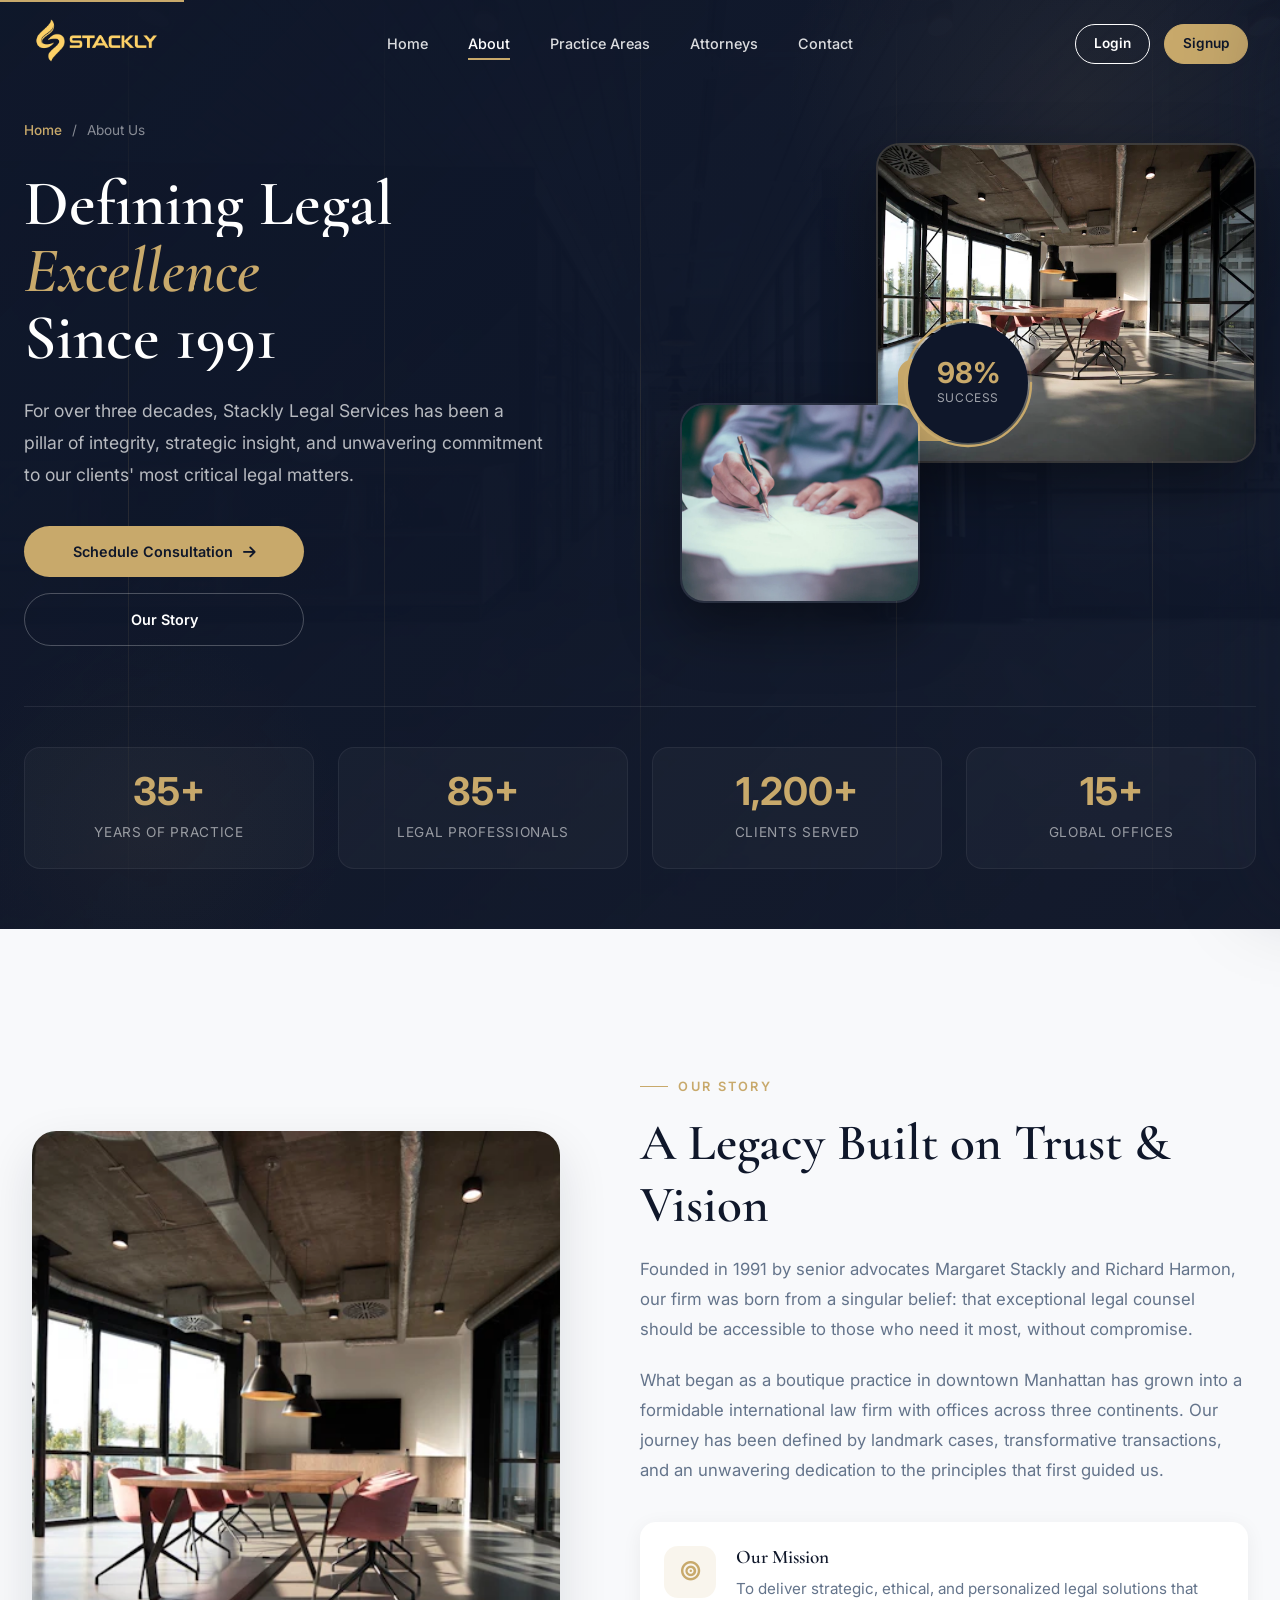
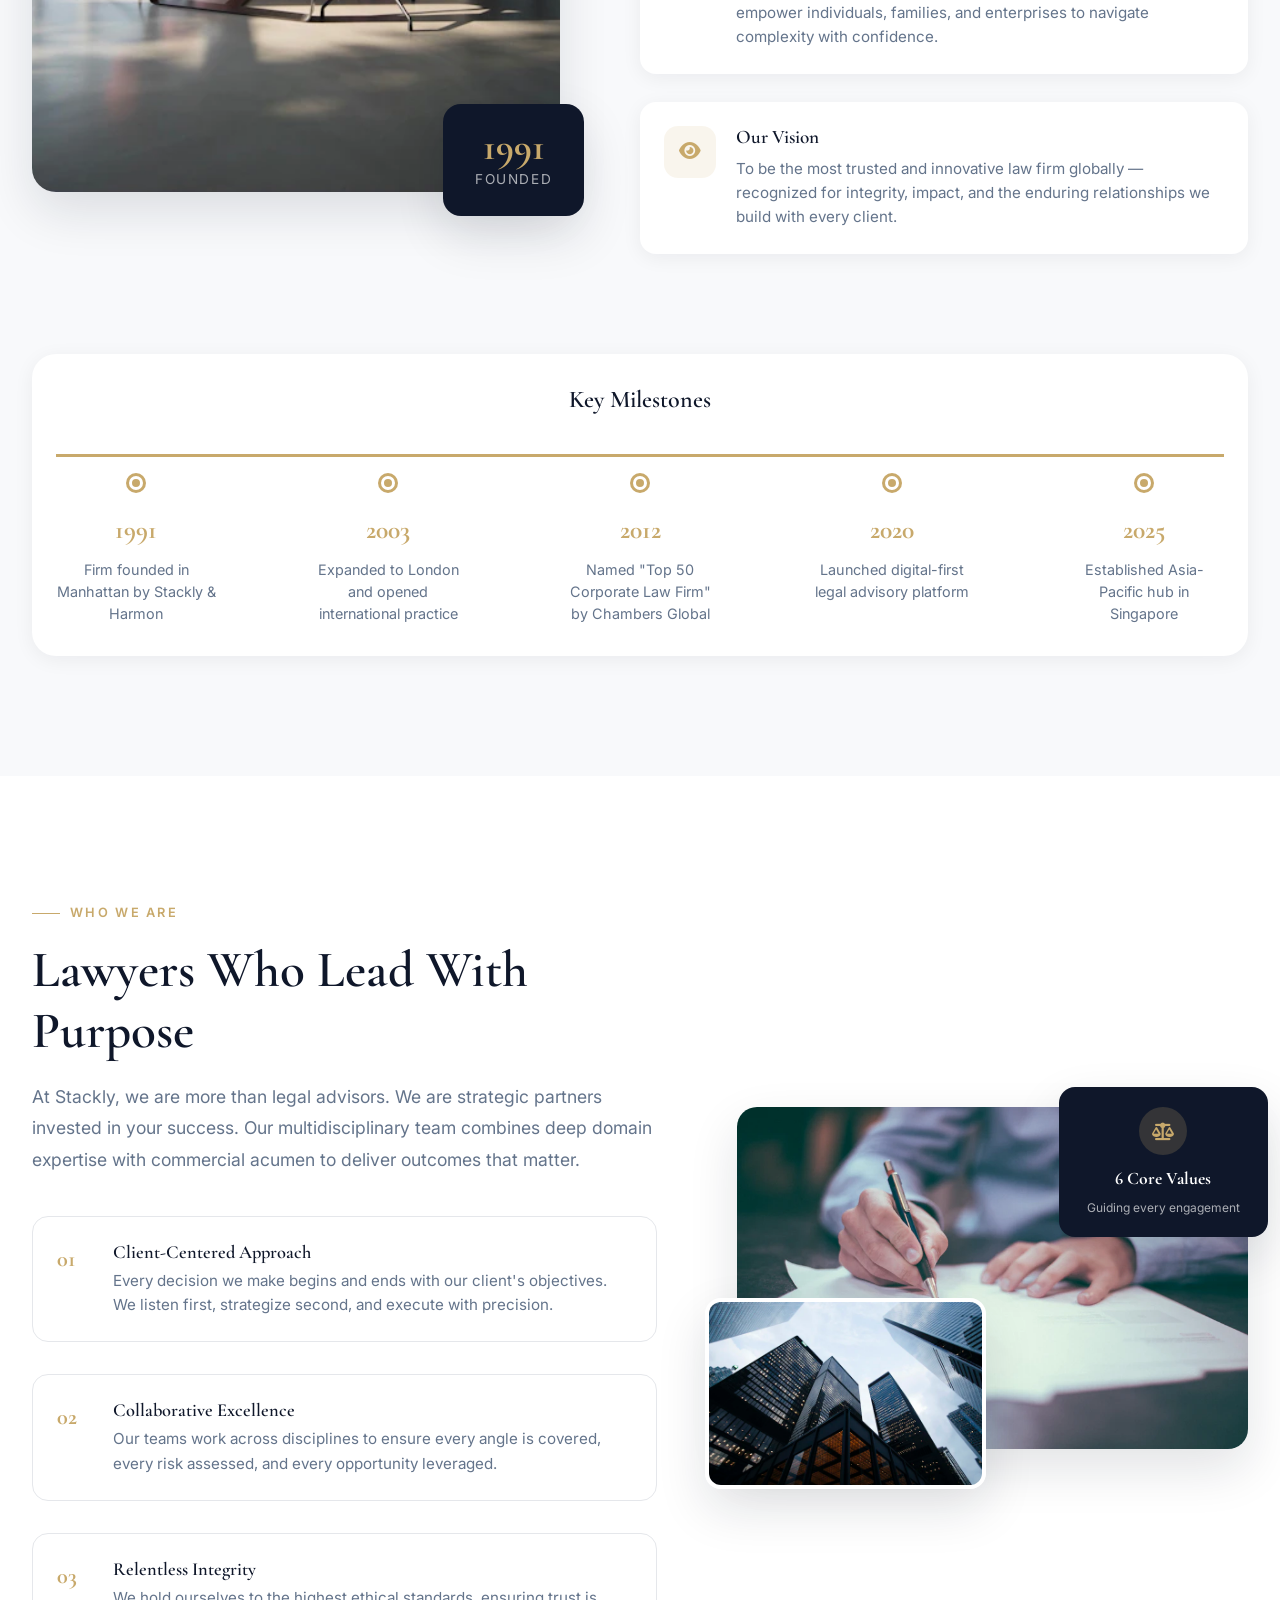
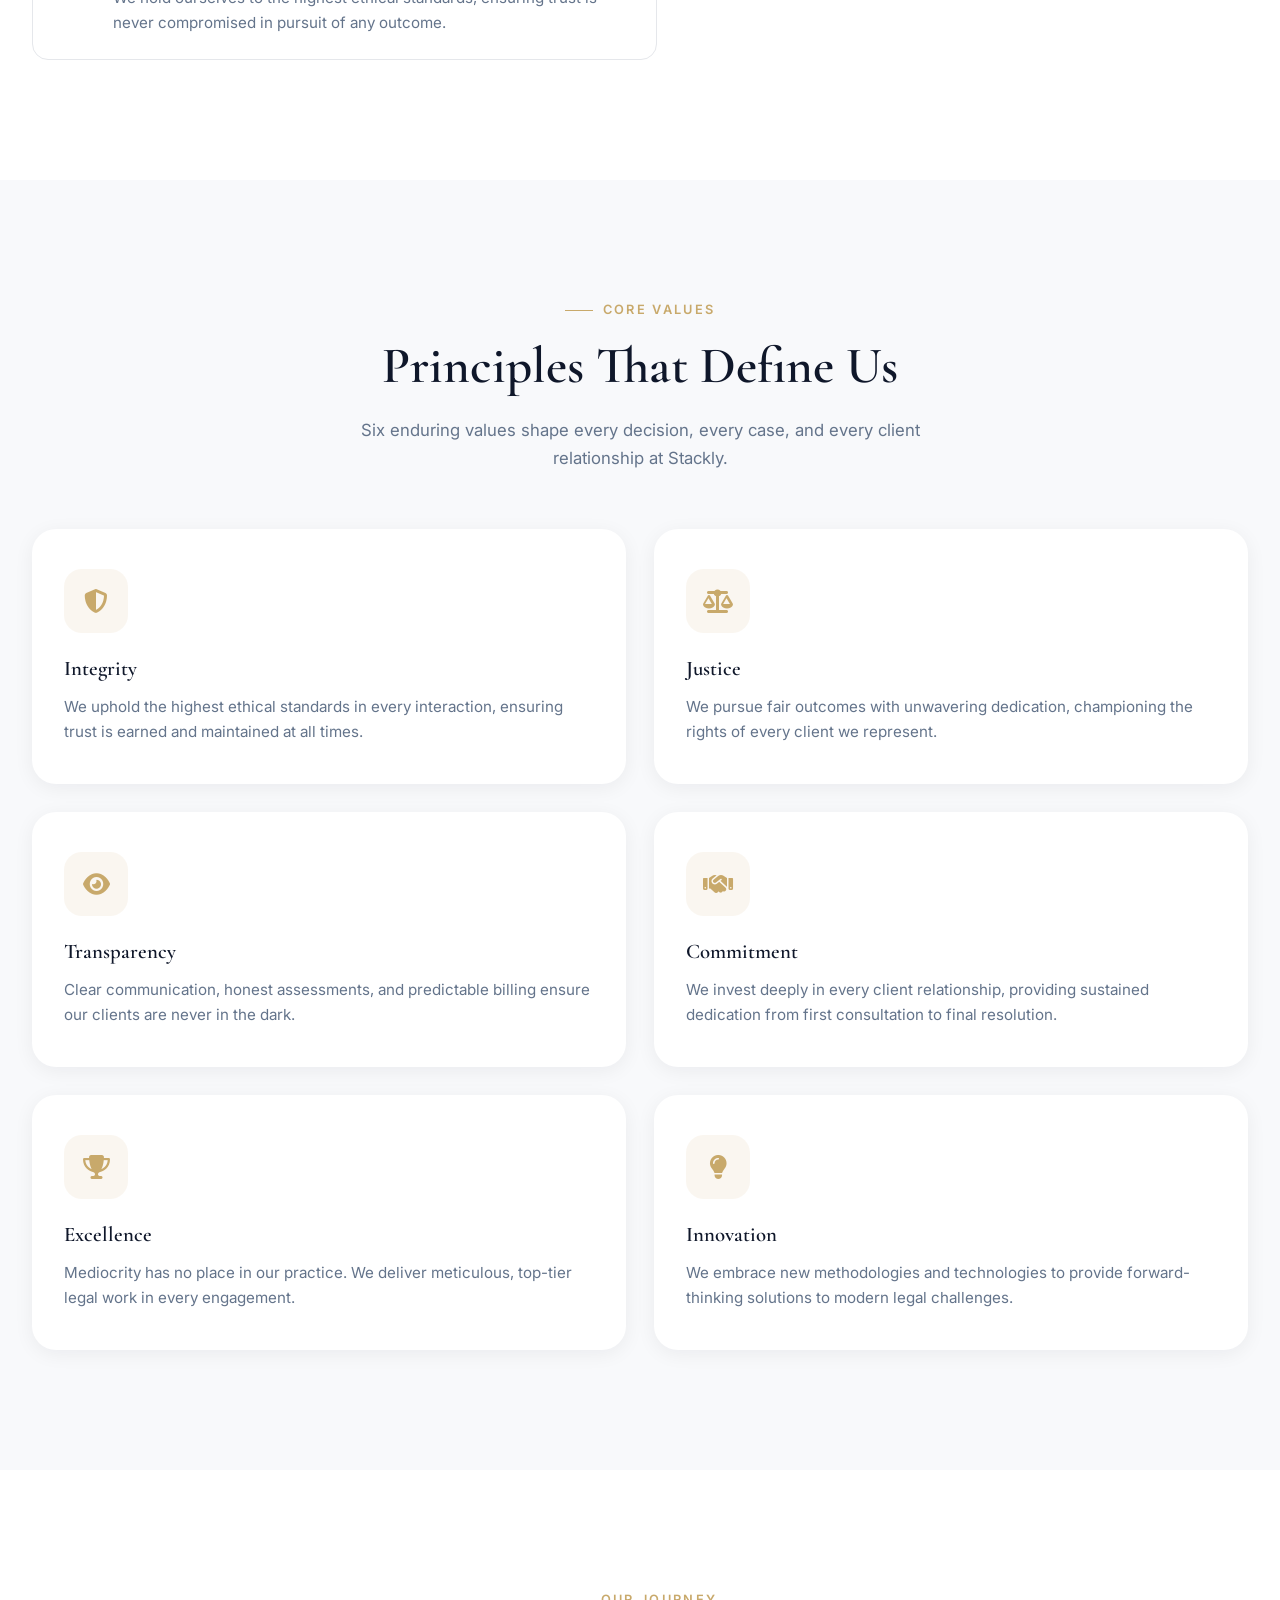
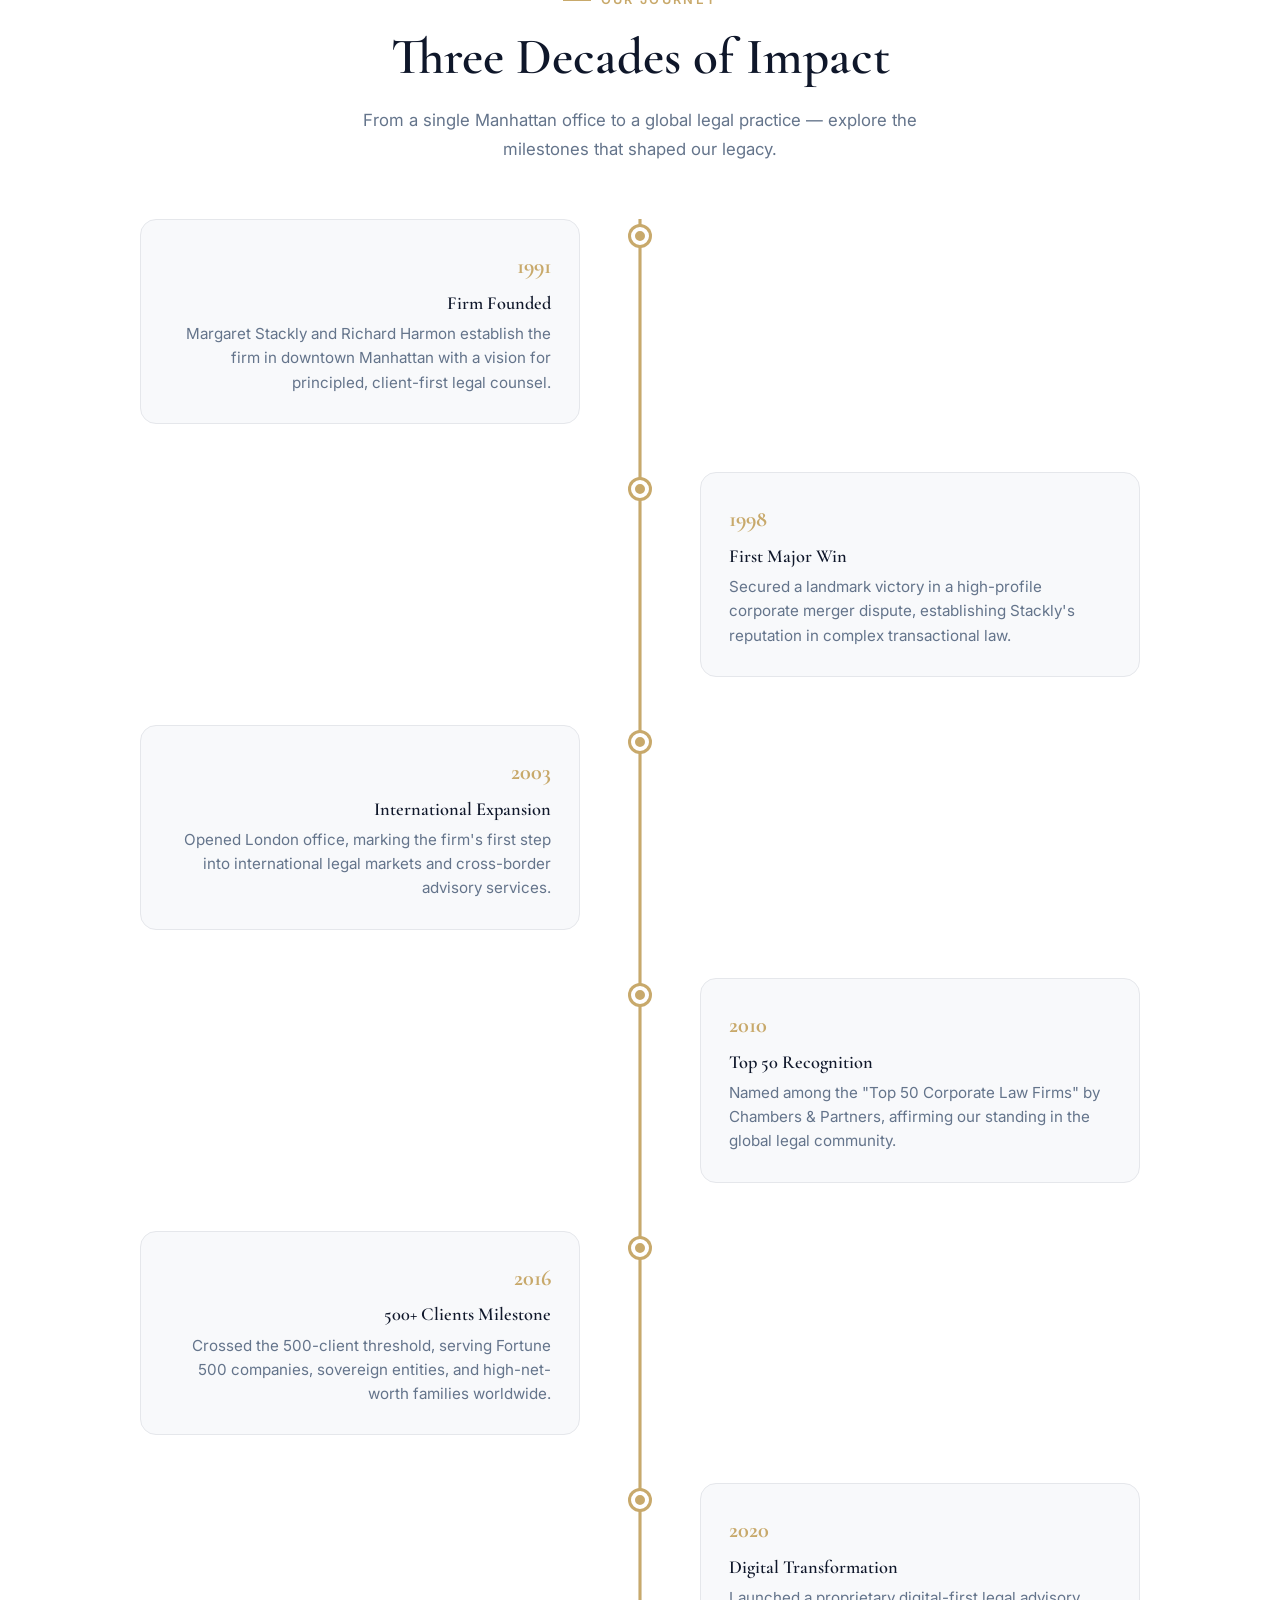
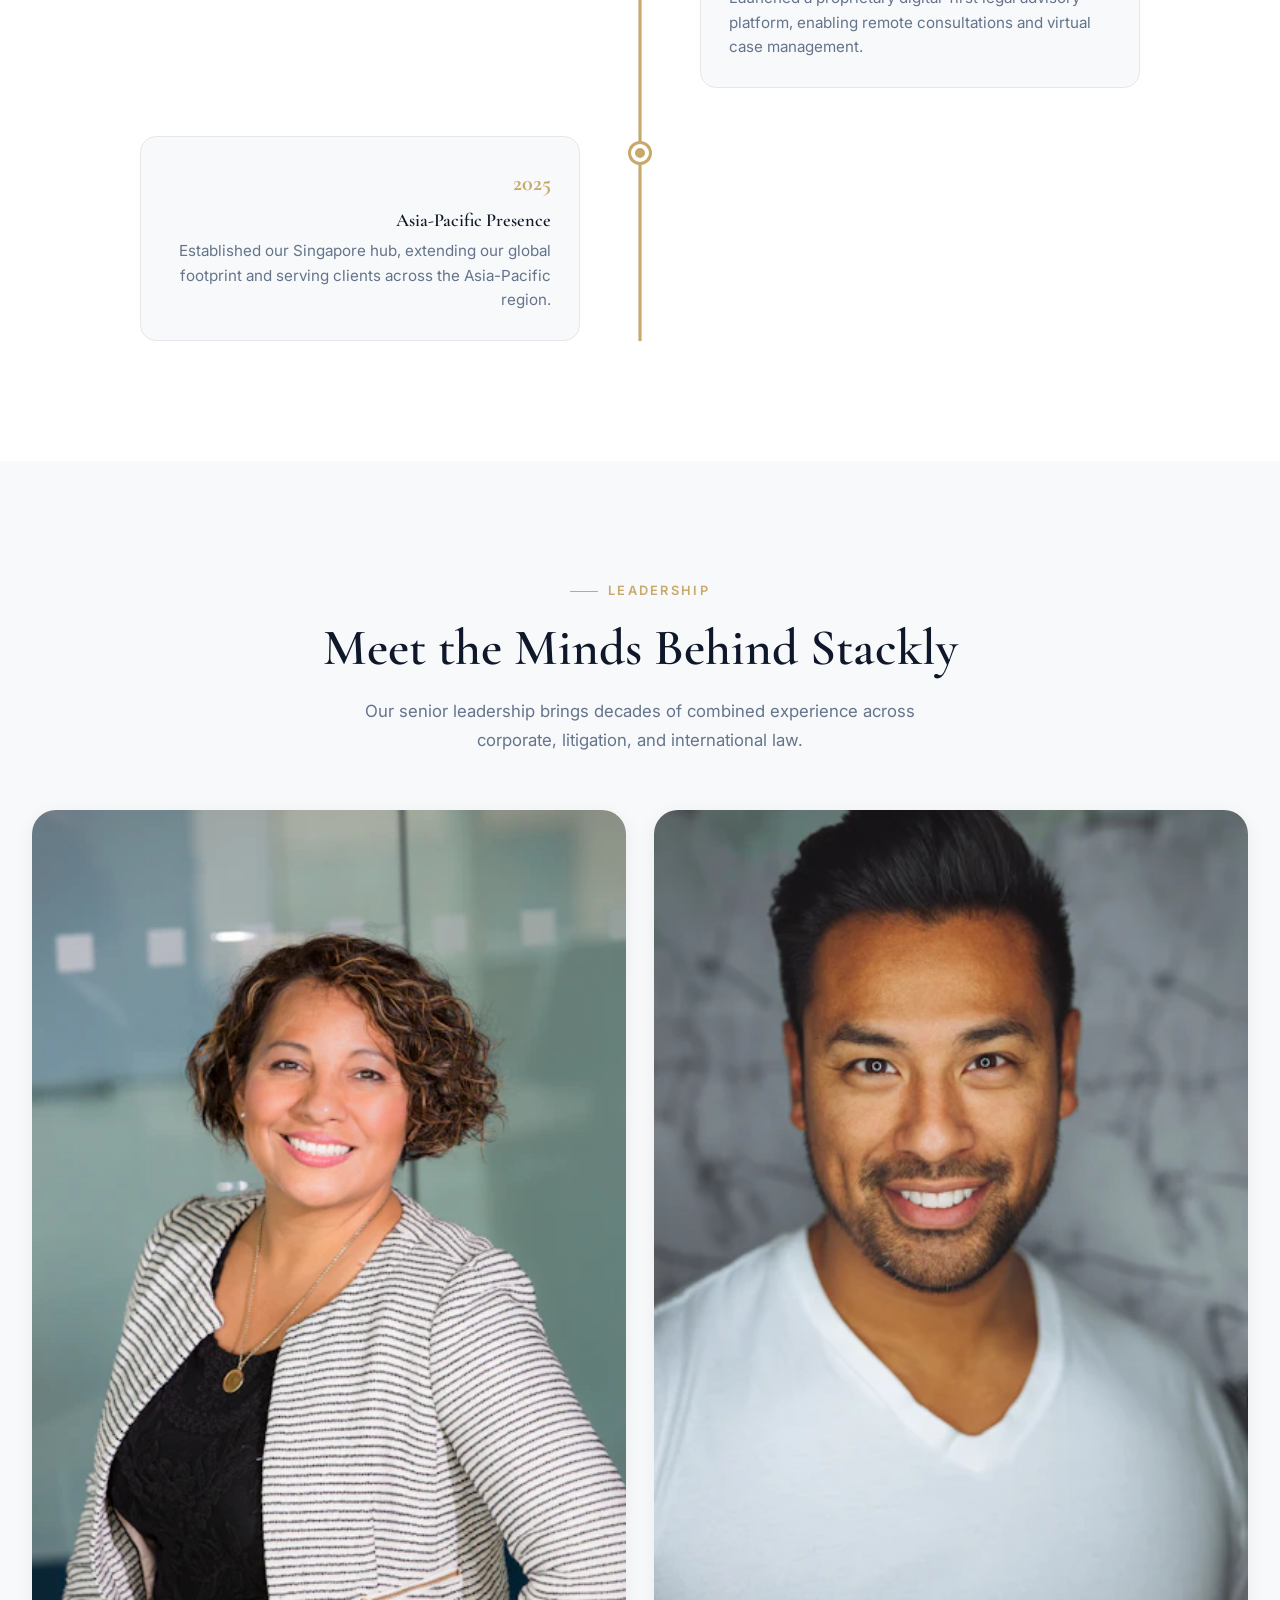
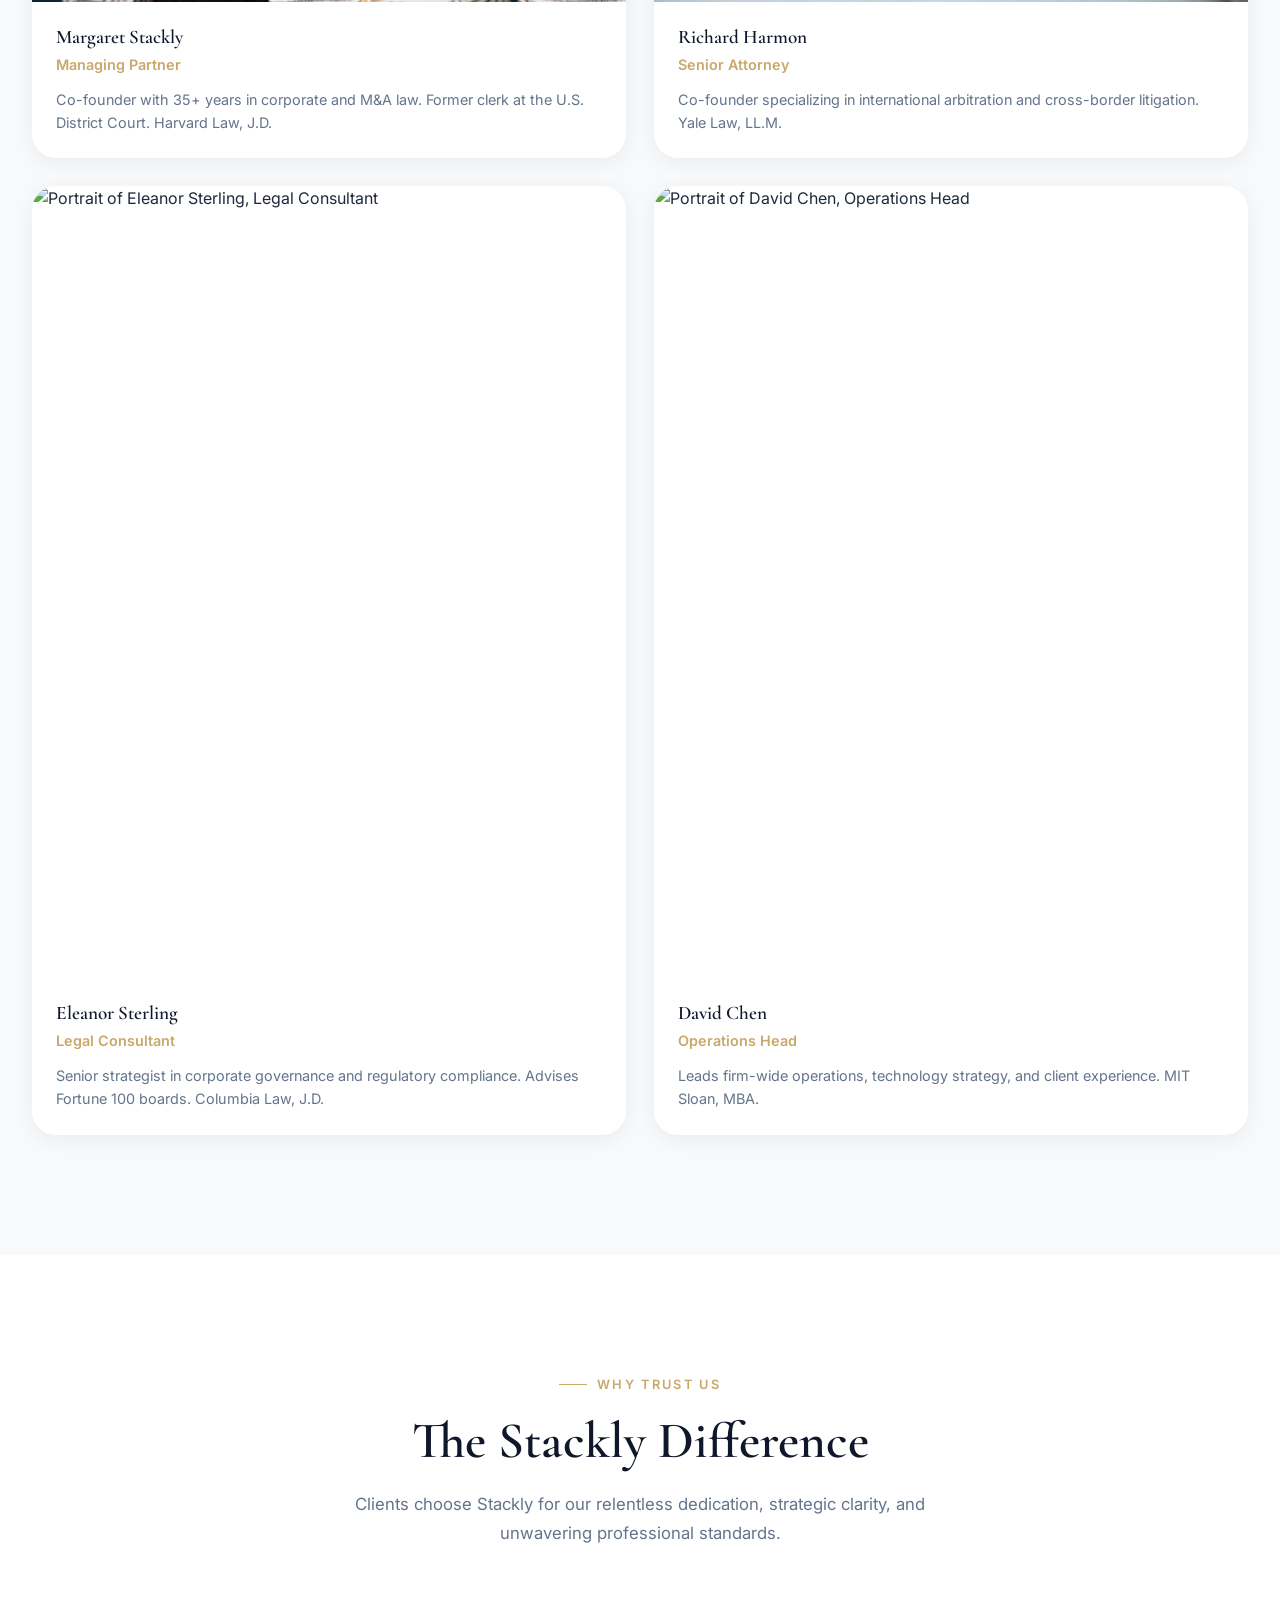
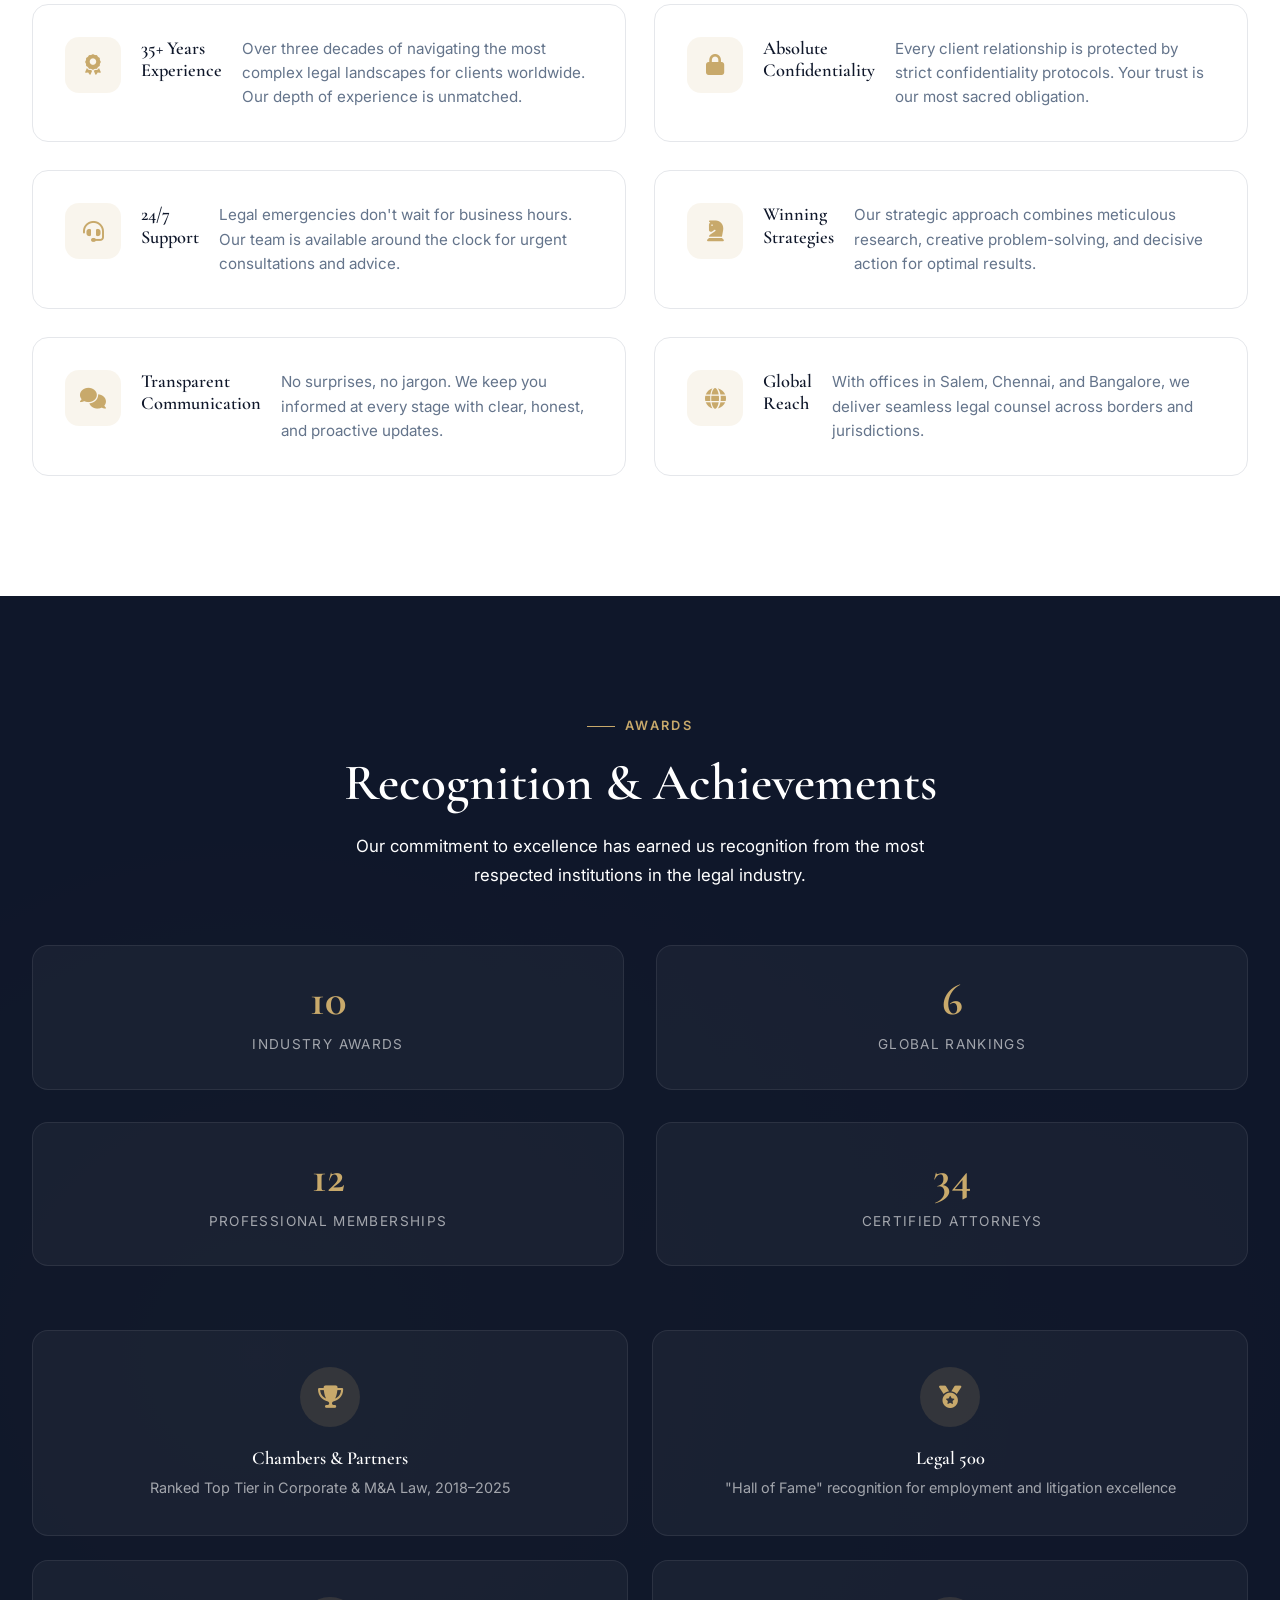
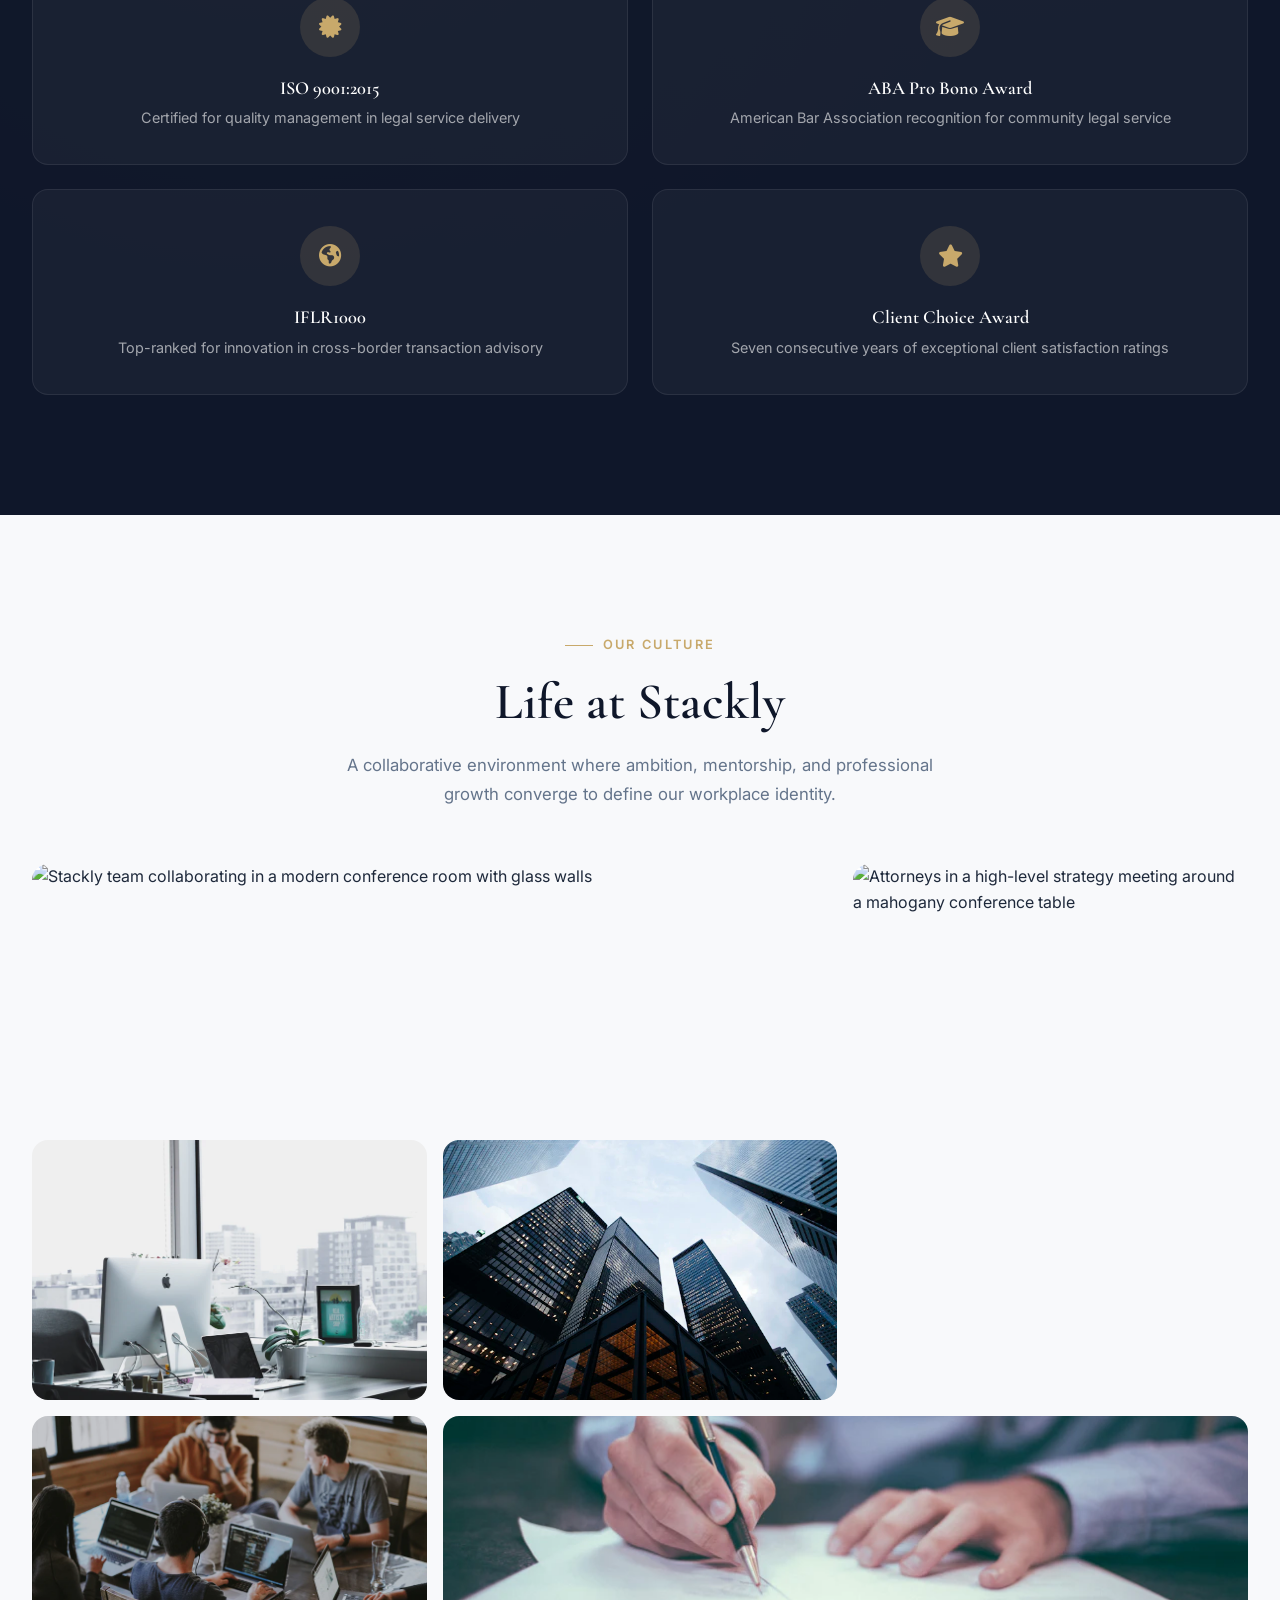
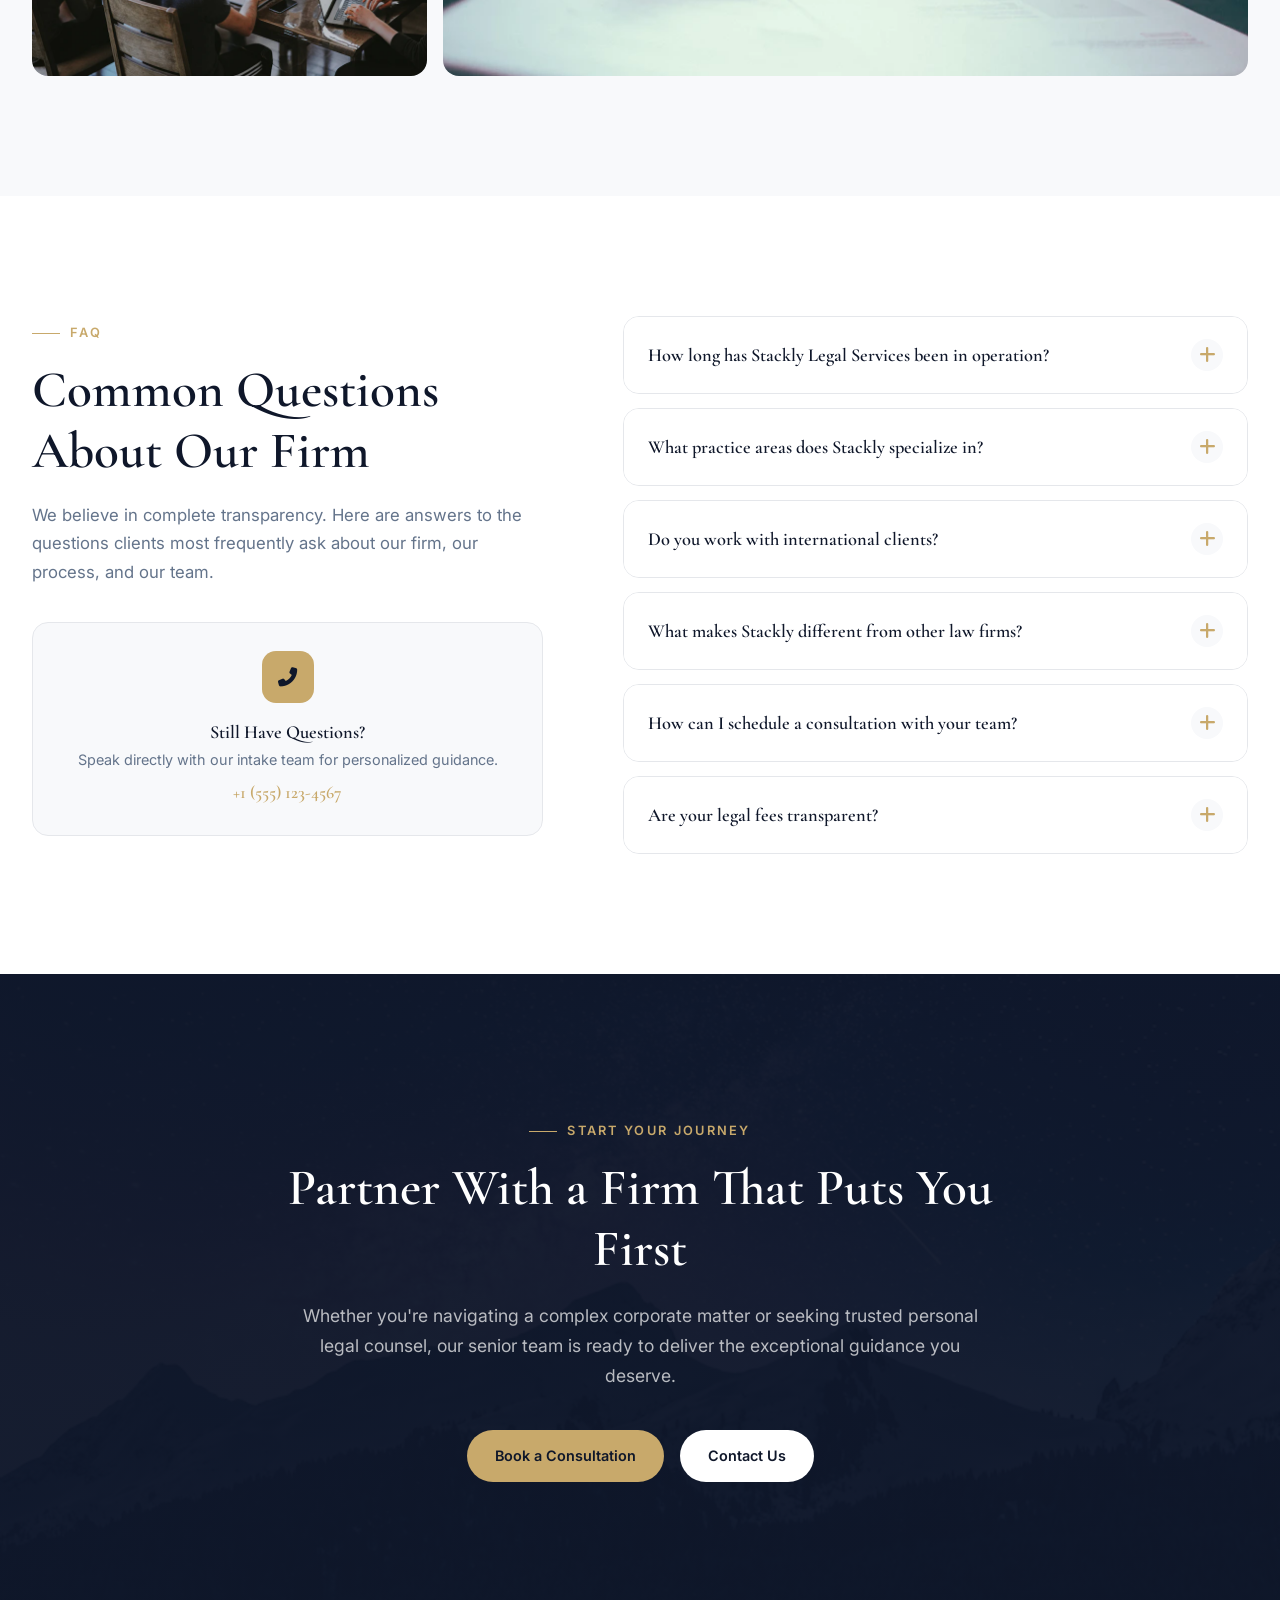
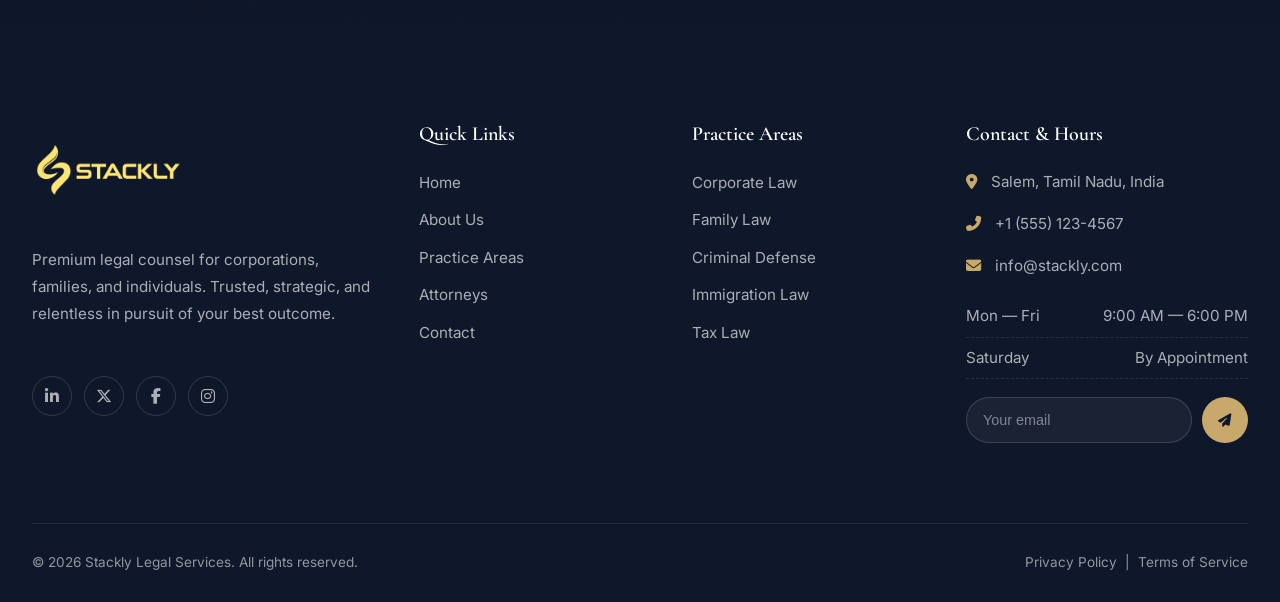
==== commit 5b9cfc91: "Tester submission" ====
--- a/about.html
+++ b/about.html
@@ -58,8 +58,8 @@
       },
       "address": {
         "@type": "PostalAddress",
-        "streetAddress": "123 Justice Avenue, Suite 500",
-        "addressLocality": "New York",
+        "streetAddress": "Salem, Tamil Nadu",
+        "addressLocality": "Salem",
         "addressRegion": "NY",
         "postalCode": "10001",
         "addressCountry": "US"
@@ -152,14 +152,14 @@
             <i class="fas fa-phone-alt" aria-hidden="true"></i>
             <span>+1 (555) 123-4567</span>
           </a>
-          <a href="mailto:contact@stacklylegal.com" class="mobile-drawer__contact-item">
+          <a href="mailto:info@stackly.com" class="mobile-drawer__contact-item">
             <i class="fas fa-envelope" aria-hidden="true"></i>
-            <span>contact@stacklylegal.com</span>
+            <span>info@stackly.com</span>
           </a>
         </div>
         <div class="mobile-drawer__social" aria-label="Social media">
           <a href="#" aria-label="LinkedIn"><i class="fab fa-linkedin-in" aria-hidden="true"></i></a>
-          <a href="#" aria-label="Twitter"><i class="fab fa-twitter" aria-hidden="true"></i></a>
+          <a href="#" aria-label="X"><i class="fab fa-x-twitter" aria-hidden="true"></i></a>
           <a href="#" aria-label="Facebook"><i class="fab fa-facebook-f" aria-hidden="true"></i></a>
         </div>
         <div class="mobile-drawer__actions">
@@ -177,37 +177,79 @@
     <!-- Section 1: Premium About Hero -->
     <section class="about-hero" id="about-hero" aria-label="About hero">
       <div class="about-hero__bg">
-        <img src="assets/images/about-hero.webp" alt="Stackly Legal Services headquarters lobby with marble flooring" loading="eager">
-      </div>
-      <div class="about-hero__shape about-hero__shape--1" aria-hidden="true"></div>
-      <div class="about-hero__shape about-hero__shape--2" aria-hidden="true"></div>
-      <div class="about-hero__shape about-hero__shape--3" aria-hidden="true"></div>
+        <img src="assets/images/about-hero.webp" alt="" loading="eager" aria-hidden="true">
+      </div>
+      <div class="about-hero__overlay" aria-hidden="true"></div>
+      <div class="about-hero__lines" aria-hidden="true">
+        <span></span><span></span><span></span><span></span><span></span>
+      </div>
+      <div class="about-hero__glow about-hero__glow--1" aria-hidden="true"></div>
+      <div class="about-hero__glow about-hero__glow--2" aria-hidden="true"></div>
 
       <div class="about-hero__container">
-        <nav class="about-hero__breadcrumb" aria-label="Breadcrumb">
-          <a href="index.html">Home</a>
-          <span aria-hidden="true">/</span>
-          <span aria-current="page">About Us</span>
-        </nav>
-        <h1 class="about-hero__title">Defining Legal <span>Excellence</span> Since 1991</h1>
-        <p class="about-hero__desc">For over three decades, Stackly Legal Services has been a pillar of integrity, strategic insight, and unwavering commitment to our clients' most critical legal matters.</p>
-        <div class="about-hero__stats">
-          <div class="about-hero__stat">
+        <div class="about-hero__grid">
+          <div class="about-hero__content">
+            <nav class="about-hero__breadcrumb" aria-label="Breadcrumb">
+              <a href="404.html">Home</a>
+              <span aria-hidden="true">/</span>
+              <span aria-current="page">About Us</span>
+            </nav>
+            <h1 class="about-hero__title">
+              <span class="about-hero__title-line">Defining Legal</span>
+              <span class="about-hero__title-line about-hero__title-line--accent">Excellence</span>
+              <span class="about-hero__title-line">Since 1991</span>
+            </h1>
+            <p class="about-hero__desc">For over three decades, Stackly Legal Services has been a pillar of integrity, strategic insight, and unwavering commitment to our clients' most critical legal matters.</p>
+            <div class="about-hero__actions">
+              <a href="404.html" class="btn btn-primary">
+                <span>Schedule Consultation</span>
+                <i class="fas fa-arrow-right" aria-hidden="true"></i>
+              </a>
+              <a href="#our-story" class="btn btn-outline">
+                <span>Our Story</span>
+              </a>
+            </div>
+          </div>
+          <div class="about-hero__visual">
+            <div class="about-hero__image-card about-hero__image-card--main">
+              <img src="assets/images/our-story.webp" alt="Stackly Legal Services founding moment" loading="eager">
+              <div class="about-hero__image-badge">
+                <span class="about-hero__image-badge-number">35+</span>
+                <span class="about-hero__image-badge-text">Years</span>
+              </div>
+            </div>
+            <div class="about-hero__image-card about-hero__image-card--floating">
+              <img src="assets/images/consultation.webp" alt="Legal consultation in progress" loading="eager">
+            </div>
+            <div class="about-hero__stats-ring" aria-hidden="true">
+              <svg viewBox="0 0 120 120">
+                <circle cx="60" cy="60" r="54" fill="none" stroke="rgba(200,169,107,0.2)" stroke-width="2"/>
+                <circle cx="60" cy="60" r="54" fill="none" stroke="var(--color-secondary)" stroke-width="2" stroke-dasharray="339.3" stroke-dashoffset="85" stroke-linecap="round" class="about-hero__stats-circle"/>
+              </svg>
+              <div class="about-hero__stats-ring-content">
+                <span class="about-hero__stats-ring-number" data-counter data-target="98" data-suffix="%">0</span>
+                <span class="about-hero__stats-ring-label">Success</span>
+              </div>
+            </div>
+          </div>
+        </div>
+        <div class="about-hero__bottom-stats">
+          <div class="about-hero__stat" style="--delay: 0.1s">
             <span class="about-hero__stat-number" data-counter data-target="35" data-suffix="+">0</span>
             <span class="about-hero__stat-label">Years of Practice</span>
           </div>
-          <div class="about-hero__stat">
+          <div class="about-hero__stat" style="--delay: 0.2s">
             <span class="about-hero__stat-number" data-counter data-target="85" data-suffix="+">0</span>
             <span class="about-hero__stat-label">Legal Professionals</span>
           </div>
-          <div class="about-hero__stat">
+          <div class="about-hero__stat" style="--delay: 0.3s">
             <span class="about-hero__stat-number" data-counter data-target="1200" data-suffix="+">0</span>
             <span class="about-hero__stat-label">Clients Served</span>
           </div>
-        </div>
-        <div class="about-hero__actions">
-          <a href="contact.html" class="btn btn-primary">Schedule Consultation</a>
-          <a href="#our-story" class="btn btn-secondary">Our Story</a>
+          <div class="about-hero__stat" style="--delay: 0.4s">
+            <span class="about-hero__stat-number" data-counter data-target="15" data-suffix="+">0</span>
+            <span class="about-hero__stat-label">Global Offices</span>
+          </div>
         </div>
       </div>
     </section>
@@ -466,11 +508,11 @@
         <div class="leadership__grid">
           <article class="leadership__card animate-on-scroll" tabindex="0">
             <div class="leadership__image">
-              <img src="assets/images/attorney.webp" alt="Portrait of Margaret Stackly, Managing Partner" loading="lazy">
+              <img src="assets/images/clients.webp" alt="Portrait of Margaret Stackly, Managing Partner" loading="lazy">
               <div class="leadership__overlay" aria-hidden="true">
                 <div class="leadership__social">
-                  <a href="#" aria-label="LinkedIn"><i class="fab fa-linkedin-in" aria-hidden="true"></i></a>
-                  <a href="#" aria-label="Email"><i class="fas fa-envelope" aria-hidden="true"></i></a>
+                  <a href="404.html" aria-label="LinkedIn"><i class="fab fa-linkedin-in" aria-hidden="true"></i></a>
+                  <a href="404.html" aria-label="Email"><i class="fas fa-envelope" aria-hidden="true"></i></a>
                 </div>
               </div>
             </div>
@@ -483,11 +525,11 @@
 
           <article class="leadership__card animate-on-scroll" tabindex="0">
             <div class="leadership__image">
-              <img src="assets/images/attorney.webp" alt="Portrait of Richard Harmon, Senior Attorney" loading="lazy">
+              <img src="assets/images/client.webp" alt="Portrait of Richard Harmon, Senior Attorney" loading="lazy">
               <div class="leadership__overlay" aria-hidden="true">
                 <div class="leadership__social">
-                  <a href="#" aria-label="LinkedIn"><i class="fab fa-linkedin-in" aria-hidden="true"></i></a>
-                  <a href="#" aria-label="Email"><i class="fas fa-envelope" aria-hidden="true"></i></a>
+                  <a href="404.html" aria-label="LinkedIn"><i class="fab fa-linkedin-in" aria-hidden="true"></i></a>
+                  <a href="404.html" aria-label="Email"><i class="fas fa-envelope" aria-hidden="true"></i></a>
                 </div>
               </div>
             </div>
@@ -500,11 +542,11 @@
 
           <article class="leadership__card animate-on-scroll" tabindex="0">
             <div class="leadership__image">
-              <img src="assets/images/attorney.webp" alt="Portrait of Eleanor Sterling, Legal Consultant" loading="lazy">
+              <img src="assets/images/gallery1.webp" alt="Portrait of Eleanor Sterling, Legal Consultant" loading="lazy">
               <div class="leadership__overlay" aria-hidden="true">
                 <div class="leadership__social">
-                  <a href="#" aria-label="LinkedIn"><i class="fab fa-linkedin-in" aria-hidden="true"></i></a>
-                  <a href="#" aria-label="Email"><i class="fas fa-envelope" aria-hidden="true"></i></a>
+                  <a href="404.html" aria-label="LinkedIn"><i class="fab fa-linkedin-in" aria-hidden="true"></i></a>
+                  <a href="404.html" aria-label="Email"><i class="fas fa-envelope" aria-hidden="true"></i></a>
                 </div>
               </div>
             </div>
@@ -517,11 +559,11 @@
 
           <article class="leadership__card animate-on-scroll" tabindex="0">
             <div class="leadership__image">
-              <img src="assets/images/attorney.webp" alt="Portrait of David Chen, Operations Head" loading="lazy">
+              <img src="assets/images/gallery2.webp" alt="Portrait of David Chen, Operations Head" loading="lazy">
               <div class="leadership__overlay" aria-hidden="true">
                 <div class="leadership__social">
-                  <a href="#" aria-label="LinkedIn"><i class="fab fa-linkedin-in" aria-hidden="true"></i></a>
-                  <a href="#" aria-label="Email"><i class="fas fa-envelope" aria-hidden="true"></i></a>
+                  <a href="404.html" aria-label="LinkedIn"><i class="fab fa-linkedin-in" aria-hidden="true"></i></a>
+                  <a href="404.html" aria-label="Email"><i class="fas fa-envelope" aria-hidden="true"></i></a>
                 </div>
               </div>
             </div>
@@ -578,7 +620,7 @@
             <div class="trust-features__item">
               <div class="trust-features__icon"><i class="fas fa-globe" aria-hidden="true"></i></div>
               <h3>Global Reach</h3>
-              <p>With offices in New York, London, and Singapore, we deliver seamless legal counsel across borders and jurisdictions.</p>
+              <p>With offices in Salem, Chennai, and Bangalore, we deliver seamless legal counsel across borders and jurisdictions.</p>
             </div>
           </div>
         </div>
@@ -666,7 +708,7 @@
               <p>Our open-door culture fosters idea exchange and mentorship at every level.</p>
             </div>
           </div>
-          <div class="culture__item animate-on-scroll">
+          <div class="culture__item culture__item--tall animate-on-scroll">
             <img src="assets/images/gallery2.webp" alt="Attorneys in a high-level strategy meeting around a mahogany conference table" loading="lazy">
             <div class="culture__caption">
               <h3>Strategy Sessions</h3>
@@ -680,11 +722,11 @@
               <p>Designed for focus, creativity, and comfort across all our global offices.</p>
             </div>
           </div>
-          <div class="culture__item culture__item--tall animate-on-scroll">
+          <div class="culture__item animate-on-scroll">
             <img src="assets/images/office.webp" alt="Stackly Legal headquarters reception with elegant design" loading="lazy">
             <div class="culture__caption">
               <h3>Global Offices</h3>
-              <p>Premium spaces in New York, London, and Singapore.</p>
+              <p>Premium spaces in Salem, Chennai, and Bangalore.</p>
             </div>
           </div>
           <div class="culture__item animate-on-scroll">
@@ -729,7 +771,7 @@
                 <span class="about-faq__icon"><i class="fas fa-plus" aria-hidden="true"></i></span>
               </button>
               <div class="about-faq__answer" id="about-faq-1">
-                <div class="about-faq__answer-inner">Stackly Legal Services was founded in 1991 and has been providing premium legal counsel for over 35 years. Our firm has grown from a boutique Manhattan practice to an international law firm with offices in New York, London, and Singapore.</div>
+                <div class="about-faq__answer-inner">Stackly Legal Services was founded in 1991 and has been providing premium legal counsel for over 35 years. Our firm has grown from a boutique Manhattan practice to an international law firm with offices in Salem, Chennai, and Bangalore.</div>
               </div>
             </div>
             <div class="about-faq__item">
@@ -792,8 +834,8 @@
         <h2>Partner With a Firm That Puts You First</h2>
         <p>Whether you're navigating a complex corporate matter or seeking trusted personal legal counsel, our senior team is ready to deliver the exceptional guidance you deserve.</p>
         <div class="about-cta__actions">
-          <a href="contact.html" class="btn btn-primary">Book a Consultation</a>
-          <a href="contact.html" class="btn btn-white">Contact Us</a>
+          <a href="404.html" class="btn btn-primary">Book a Consultation</a>
+          <a href="404.html" class="btn btn-white">Contact Us</a>
         </div>
       </div>
     </section>
@@ -811,7 +853,7 @@
           <p>Premium legal counsel for corporations, families, and individuals. Trusted, strategic, and relentless in pursuit of your best outcome.</p>
           <div class="footer__social" aria-label="Social media links">
             <a href="#" aria-label="LinkedIn"><i class="fab fa-linkedin-in" aria-hidden="true"></i></a>
-            <a href="#" aria-label="Twitter"><i class="fab fa-twitter" aria-hidden="true"></i></a>
+            <a href="#" aria-label="X"><i class="fab fa-x-twitter" aria-hidden="true"></i></a>
             <a href="#" aria-label="Facebook"><i class="fab fa-facebook-f" aria-hidden="true"></i></a>
             <a href="#" aria-label="Instagram"><i class="fab fa-instagram" aria-hidden="true"></i></a>
           </div>
@@ -843,7 +885,7 @@
           <h3 class="footer__title">Contact & Hours</h3>
           <div class="footer__contact-item">
             <i class="fas fa-map-marker-alt" aria-hidden="true"></i>
-            <span>123 Justice Avenue, Suite 500<br>New York, NY 10001</span>
+            <span>Salem, Tamil Nadu, India</span>
           </div>
           <div class="footer__contact-item">
             <i class="fas fa-phone-alt" aria-hidden="true"></i>
@@ -851,7 +893,7 @@
           </div>
           <div class="footer__contact-item">
             <i class="fas fa-envelope" aria-hidden="true"></i>
-            <span>contact@stacklylegal.com</span>
+            <span>info@stackly.com</span>
           </div>
 
           <div class="footer__hours-row">
--- a/css/shared.css
+++ b/css/shared.css
@@ -1,5 +1,5 @@
-/* ============================================================
-   STACKLY LEGAL SERVICES — SHARED STYLES
+﻿/* ============================================================
+   STACKLY LEGAL SERVICES ΓÇö SHARED STYLES
    Design system, typography, header, footer, utilities, animations
    ============================================================ */
 
@@ -777,8 +777,19 @@
   display: grid;
   grid-template-columns: 1.2fr 0.8fr 0.8fr 1fr;
   gap: 48px;
+  align-items: start;
   padding-bottom: 80px;
   border-bottom: 1px solid rgba(255, 255, 255, 0.08);
+}
+
+.footer__brand {
+  display: flex;
+  flex-direction: column;
+}
+
+.footer__brand > a {
+  display: inline-block;
+  line-height: 0;
 }
 
 .footer__brand img {
--- a/css/about.css
+++ b/css/about.css
@@ -13,7 +13,7 @@
   color: var(--color-card);
   overflow: hidden;
   padding-top: 120px;
-  padding-bottom: 80px;
+  padding-bottom: 60px;
 }
 
 .about-hero__bg {
@@ -26,140 +26,371 @@
   width: 100%;
   height: 100%;
   object-fit: cover;
-  opacity: 0.3;
-}
-
-.about-hero__bg::after {
-  content: '';
+  opacity: 0.15;
+}
+
+.about-hero__overlay {
   position: absolute;
   inset: 0;
-  background: linear-gradient(135deg, rgba(15, 23, 42, 0.96) 0%, rgba(15, 23, 42, 0.78) 50%, rgba(15, 23, 42, 0.55) 100%);
-}
-
-.about-hero__shape {
+  background: linear-gradient(135deg, rgba(15, 23, 42, 0.98) 0%, rgba(15, 23, 42, 0.85) 50%, rgba(15, 23, 42, 0.7) 100%);
+  z-index: 1;
+}
+
+.about-hero__lines {
+  position: absolute;
+  inset: 0;
+  z-index: 1;
+  overflow: hidden;
+  pointer-events: none;
+}
+
+.about-hero__lines span {
+  position: absolute;
+  width: 1px;
+  height: 100%;
+  background: linear-gradient(to bottom, transparent, rgba(200, 169, 107, 0.15), transparent);
+  animation: lineSlide 8s ease-in-out infinite;
+}
+
+.about-hero__lines span:nth-child(1) { left: 10%; animation-delay: 0s; }
+.about-hero__lines span:nth-child(2) { left: 30%; animation-delay: 1.5s; }
+.about-hero__lines span:nth-child(3) { left: 50%; animation-delay: 3s; }
+.about-hero__lines span:nth-child(4) { left: 70%; animation-delay: 4.5s; }
+.about-hero__lines span:nth-child(5) { left: 90%; animation-delay: 6s; }
+
+@keyframes lineSlide {
+  0%, 100% { opacity: 0; transform: scaleY(0); transform-origin: top; }
+  50% { opacity: 1; transform: scaleY(1); transform-origin: top; }
+}
+
+.about-hero__glow {
   position: absolute;
   border-radius: 50%;
   z-index: 1;
-  opacity: 0.12;
-  animation: float 8s ease-in-out infinite;
-}
-
-.about-hero__shape--1 {
+  pointer-events: none;
+}
+
+.about-hero__glow--1 {
   width: 600px;
   height: 600px;
-  background: var(--color-secondary);
+  background: radial-gradient(circle, rgba(200, 169, 107, 0.08) 0%, transparent 70%);
   top: -200px;
-  right: -180px;
-  animation-delay: 0s;
-}
-
-.about-hero__shape--2 {
-  width: 300px;
-  height: 300px;
-  background: var(--color-accent);
-  bottom: -80px;
-  left: 10%;
-  animation-delay: 3s;
-}
-
-.about-hero__shape--3 {
-  width: 160px;
-  height: 160px;
-  background: var(--color-card);
-  top: 30%;
-  left: 45%;
-  animation-delay: 5s;
+  right: -100px;
+  animation: glowPulse 6s ease-in-out infinite;
+}
+
+.about-hero__glow--2 {
+  width: 400px;
+  height: 400px;
+  background: radial-gradient(circle, rgba(139, 111, 61, 0.06) 0%, transparent 70%);
+  bottom: -100px;
+  left: -50px;
+  animation: glowPulse 8s ease-in-out infinite 2s;
+}
+
+@keyframes glowPulse {
+  0%, 100% { opacity: 0.5; transform: scale(1); }
+  50% { opacity: 1; transform: scale(1.1); }
 }
 
 .about-hero__container {
   position: relative;
   z-index: 2;
+  width: 100%;
   max-width: var(--container-width);
   margin: 0 auto;
   padding: 0 24px;
 }
 
+.about-hero__grid {
+  display: grid;
+  grid-template-columns: 1fr 1fr;
+  gap: 80px;
+  align-items: center;
+  margin-bottom: 60px;
+}
+
+.about-hero__content {
+  animation: fadeInUp 0.8s ease-out;
+}
+
 .about-hero__breadcrumb {
   display: flex;
   align-items: center;
   gap: 10px;
   font-size: 0.85rem;
-  color: rgba(255, 255, 255, 0.55);
-  margin-bottom: 32px;
+  color: rgba(255, 255, 255, 0.5);
+  margin-bottom: 28px;
 }
 
 .about-hero__breadcrumb a {
   color: var(--color-secondary);
   font-weight: 500;
+  transition: color var(--transition-base);
 }
 
 .about-hero__breadcrumb a:hover {
-  text-decoration: underline;
+  color: var(--color-card);
 }
 
 .about-hero__title {
-  font-size: clamp(2.8rem, 5.5vw, 4.8rem);
+  font-size: clamp(2.8rem, 5vw, 4.8rem);
   color: var(--color-card);
   margin-bottom: 24px;
-  line-height: 1.08;
-  max-width: 800px;
-}
-
-.about-hero__title span {
+  line-height: 1.05;
+  display: flex;
+  flex-direction: column;
+}
+
+.about-hero__title-line {
+  display: block;
+  overflow: hidden;
+  animation: titleReveal 0.6s ease-out backwards;
+}
+
+.about-hero__title-line:nth-child(1) { animation-delay: 0.2s; }
+.about-hero__title-line:nth-child(2) { animation-delay: 0.4s; }
+.about-hero__title-line:nth-child(3) { animation-delay: 0.6s; }
+
+.about-hero__title-line--accent {
   color: var(--color-secondary);
+  font-style: italic;
+}
+
+@keyframes titleReveal {
+  from { opacity: 0; transform: translateY(100%); }
+  to { opacity: 1; transform: translateY(0); }
 }
 
 .about-hero__desc {
-  font-size: 1.15rem;
+  font-size: 1.1rem;
   color: rgba(255, 255, 255, 0.7);
-  max-width: 640px;
+  max-width: 520px;
   line-height: 1.8;
-  margin-bottom: 48px;
-}
-
-.about-hero__stats {
-  display: flex;
-  gap: 56px;
-  margin-bottom: 48px;
+  margin-bottom: 36px;
+  animation: fadeInUp 0.8s ease-out 0.4s backwards;
+}
+
+.about-hero__actions {
+  display: flex;
+  gap: 16px;
   flex-wrap: wrap;
-}
-
-.about-hero__stat {
+  animation: fadeInUp 0.8s ease-out 0.6s backwards;
+}
+
+.about-hero__actions .btn {
+  display: inline-flex;
+  align-items: center;
+  gap: 10px;
+}
+
+.about-hero__actions .btn i {
+  transition: transform var(--transition-base);
+}
+
+.about-hero__actions .btn:hover i {
+  transform: translateX(4px);
+}
+
+.about-hero__actions .btn-outline {
+  background: transparent;
+  color: var(--color-card);
+  border: 1px solid rgba(255, 255, 255, 0.25);
+}
+
+.about-hero__actions .btn-outline:hover {
+  background: rgba(255, 255, 255, 0.1);
+  border-color: var(--color-secondary);
+  color: var(--color-secondary);
+}
+
+/* About Hero Visual */
+.about-hero__visual {
+  position: relative;
+  height: 480px;
+  animation: fadeInRight 1s ease-out 0.3s backwards;
+}
+
+.about-hero__image-card {
+  position: absolute;
+  border-radius: var(--radius-lg);
+  overflow: hidden;
+  box-shadow: 0 25px 60px rgba(0, 0, 0, 0.4);
+}
+
+.about-hero__image-card--main {
+  width: 380px;
+  height: 320px;
+  top: 0;
+  right: 0;
+  z-index: 2;
+  border: 2px solid rgba(200, 169, 107, 0.2);
+}
+
+.about-hero__image-card--main img {
+  width: 100%;
+  height: 100%;
+  object-fit: cover;
+  transition: transform 0.6s ease;
+}
+
+.about-hero__image-card--main:hover img {
+  transform: scale(1.05);
+}
+
+.about-hero__image-badge {
+  position: absolute;
+  bottom: 20px;
+  left: 20px;
+  background: var(--color-secondary);
+  color: var(--color-primary);
+  padding: 14px 20px;
+  border-radius: var(--radius-md);
+  text-align: center;
+  animation: badgeFloat 3s ease-in-out infinite;
+}
+
+.about-hero__image-badge-number {
+  display: block;
+  font-size: 1.8rem;
+  font-weight: 700;
+  line-height: 1;
+}
+
+.about-hero__image-badge-text {
+  font-size: 0.8rem;
+  font-weight: 600;
+  text-transform: uppercase;
+  letter-spacing: 0.05em;
+}
+
+@keyframes badgeFloat {
+  0%, 100% { transform: translateY(0); }
+  50% { transform: translateY(-8px); }
+}
+
+.about-hero__image-card--floating {
+  width: 240px;
+  height: 200px;
+  bottom: 20px;
+  left: 0;
+  z-index: 3;
+  border: 2px solid rgba(255, 255, 255, 0.1);
+  animation: cardFloat 4s ease-in-out infinite;
+}
+
+.about-hero__image-card--floating img {
+  width: 100%;
+  height: 100%;
+  object-fit: cover;
+}
+
+@keyframes cardFloat {
+  0%, 100% { transform: translateY(0) rotate(-2deg); }
+  50% { transform: translateY(-12px) rotate(0deg); }
+}
+
+.about-hero__stats-ring {
+  position: absolute;
+  top: 50%;
+  left: 50%;
+  transform: translate(-50%, -50%);
+  width: 140px;
+  height: 140px;
+  z-index: 4;
+}
+
+.about-hero__stats-ring svg {
+  width: 100%;
+  height: 100%;
+  animation: ringRotate 20s linear infinite;
+}
+
+.about-hero__stats-circle {
+  transition: stroke-dashoffset 1.5s ease-out;
+}
+
+@keyframes ringRotate {
+  from { transform: rotate(0deg); }
+  to { transform: rotate(360deg); }
+}
+
+.about-hero__stats-ring-content {
+  position: absolute;
+  inset: 0;
   display: flex;
   flex-direction: column;
-}
-
-.about-hero__stat-number {
-  font-family: var(--font-heading);
-  font-size: 2.8rem;
+  align-items: center;
+  justify-content: center;
+  background: var(--color-primary);
+  border-radius: 50%;
+  margin: 10px;
+}
+
+.about-hero__stats-ring-number {
+  font-size: 1.8rem;
   font-weight: 700;
   color: var(--color-secondary);
   line-height: 1;
 }
 
+.about-hero__stats-ring-label {
+  font-size: 0.75rem;
+  color: rgba(255, 255, 255, 0.6);
+  text-transform: uppercase;
+  letter-spacing: 0.05em;
+}
+
+/* About Hero Bottom Stats */
+.about-hero__bottom-stats {
+  display: grid;
+  grid-template-columns: repeat(4, 1fr);
+  gap: 24px;
+  padding-top: 40px;
+  border-top: 1px solid rgba(255, 255, 255, 0.08);
+}
+
+.about-hero__stat {
+  text-align: center;
+  padding: 24px 16px;
+  background: rgba(255, 255, 255, 0.03);
+  border-radius: var(--radius-md);
+  border: 1px solid rgba(255, 255, 255, 0.06);
+  transition: background var(--transition-base), border-color var(--transition-base), transform var(--transition-base);
+  animation: fadeInUp 0.6s ease-out backwards;
+  animation-delay: var(--delay, 0s);
+}
+
+.about-hero__stat:hover {
+  background: rgba(200, 169, 107, 0.08);
+  border-color: rgba(200, 169, 107, 0.2);
+  transform: translateY(-4px);
+}
+
+.about-hero__stat-number {
+  display: block;
+  font-size: 2.4rem;
+  font-weight: 700;
+  color: var(--color-secondary);
+  line-height: 1;
+  margin-bottom: 8px;
+}
+
 .about-hero__stat-label {
   font-size: 0.85rem;
-  color: rgba(255, 255, 255, 0.6);
-  margin-top: 8px;
+  color: rgba(255, 255, 255, 0.55);
   text-transform: uppercase;
-  letter-spacing: 0.1em;
-}
-
-.about-hero__actions {
-  display: flex;
-  gap: 16px;
-  flex-wrap: wrap;
-}
-
-.about-hero .btn-secondary {
-  color: var(--color-card);
-  border-color: rgba(255, 255, 255, 0.35);
-}
-
-.about-hero .btn-secondary:hover {
-  background: var(--color-card);
-  color: var(--color-primary);
-  border-color: var(--color-card);
+  letter-spacing: 0.05em;
+}
+
+@keyframes fadeInUp {
+  from { opacity: 0; transform: translateY(30px); }
+  to { opacity: 1; transform: translateY(0); }
+}
+
+@keyframes fadeInRight {
+  from { opacity: 0; transform: translateX(40px); }
+  to { opacity: 1; transform: translateX(0); }
 }
 
 /* ---------- Section 2: Our Story ---------- */
@@ -801,7 +1032,7 @@
 }
 
 .trust-features__row--offset {
-  margin-left: 60px;
+  margin-left: 0;
 }
 
 .trust-features__item {
@@ -965,8 +1196,8 @@
 .culture__gallery {
   display: grid;
   grid-template-columns: repeat(3, 1fr);
-  grid-auto-rows: 280px;
-  gap: 20px;
+  grid-template-rows: 260px 260px 260px;
+  gap: 16px;
 }
 
 .culture__item {
@@ -988,12 +1219,33 @@
 }
 
 .culture__item--large {
-  grid-column: span 2;
-  grid-row: span 2;
+  grid-column: 1 / 3;
+  grid-row: 1 / 2;
 }
 
 .culture__item--tall {
-  grid-row: span 2;
+  grid-column: 3 / 4;
+  grid-row: 1 / 3;
+}
+
+.culture__item:nth-child(3) {
+  grid-column: 1 / 2;
+  grid-row: 2 / 3;
+}
+
+.culture__item:nth-child(4) {
+  grid-column: 2 / 3;
+  grid-row: 2 / 3;
+}
+
+.culture__item:nth-child(5) {
+  grid-column: 1 / 2;
+  grid-row: 3 / 4;
+}
+
+.culture__item:nth-child(6) {
+  grid-column: 2 / 4;
+  grid-row: 3 / 4;
 }
 
 .culture__caption {
@@ -1351,16 +1603,40 @@
 }
 
 @media (max-width: 1024px) {
-  .about-hero__stats {
-    gap: 42px;
-  }
-
-  .about-hero__stat-number {
-    font-size: 2.4rem;
+  .about-hero__grid {
+    grid-template-columns: 1fr;
+    gap: 50px;
+  }
+
+  .about-hero__visual {
+    display: none;
+  }
+
+  .about-hero__bottom-stats {
+    grid-template-columns: repeat(2, 1fr);
   }
 
   .culture__gallery {
-    grid-auto-rows: 240px;
+    grid-template-columns: repeat(2, 1fr);
+    grid-template-rows: 220px 220px 220px;
+  }
+
+  .culture__item--large {
+    grid-column: 1 / 3;
+    grid-row: 1 / 2;
+  }
+
+  .culture__item--tall {
+    grid-column: auto;
+    grid-row: auto;
+  }
+
+  .culture__item:nth-child(3),
+  .culture__item:nth-child(4),
+  .culture__item:nth-child(5),
+  .culture__item:nth-child(6) {
+    grid-column: auto;
+    grid-row: auto;
   }
 
   .awards__counters {
@@ -1447,16 +1723,26 @@
 
   .culture__gallery {
     grid-template-columns: 1fr 1fr;
-    grid-auto-rows: 200px;
+    grid-template-rows: 200px 200px 200px;
   }
 
   .culture__item--large {
-    grid-column: span 2;
-    grid-row: span 1;
+    grid-column: 1 / 3;
+    grid-row: 1 / 2;
   }
 
   .culture__item--tall {
-    grid-row: span 1;
+    grid-column: auto;
+    grid-row: auto;
+  }
+
+  .culture__item:nth-child(3),
+  .culture__item:nth-child(4),
+  .culture__item:nth-child(5),
+  .culture__item:nth-child(6) {
+    grid-column: auto;
+    grid-row: auto;
+  }
   }
 
   .story__milestones {
@@ -1567,11 +1853,18 @@
 
   .culture__gallery {
     grid-template-columns: 1fr;
+    grid-template-rows: auto;
     grid-auto-rows: 220px;
   }
 
-  .culture__item--large {
-    grid-column: span 1;
+  .culture__item--large,
+  .culture__item--tall,
+  .culture__item:nth-child(3),
+  .culture__item:nth-child(4),
+  .culture__item:nth-child(5),
+  .culture__item:nth-child(6) {
+    grid-column: auto;
+    grid-row: auto;
   }
 
   .culture__caption {
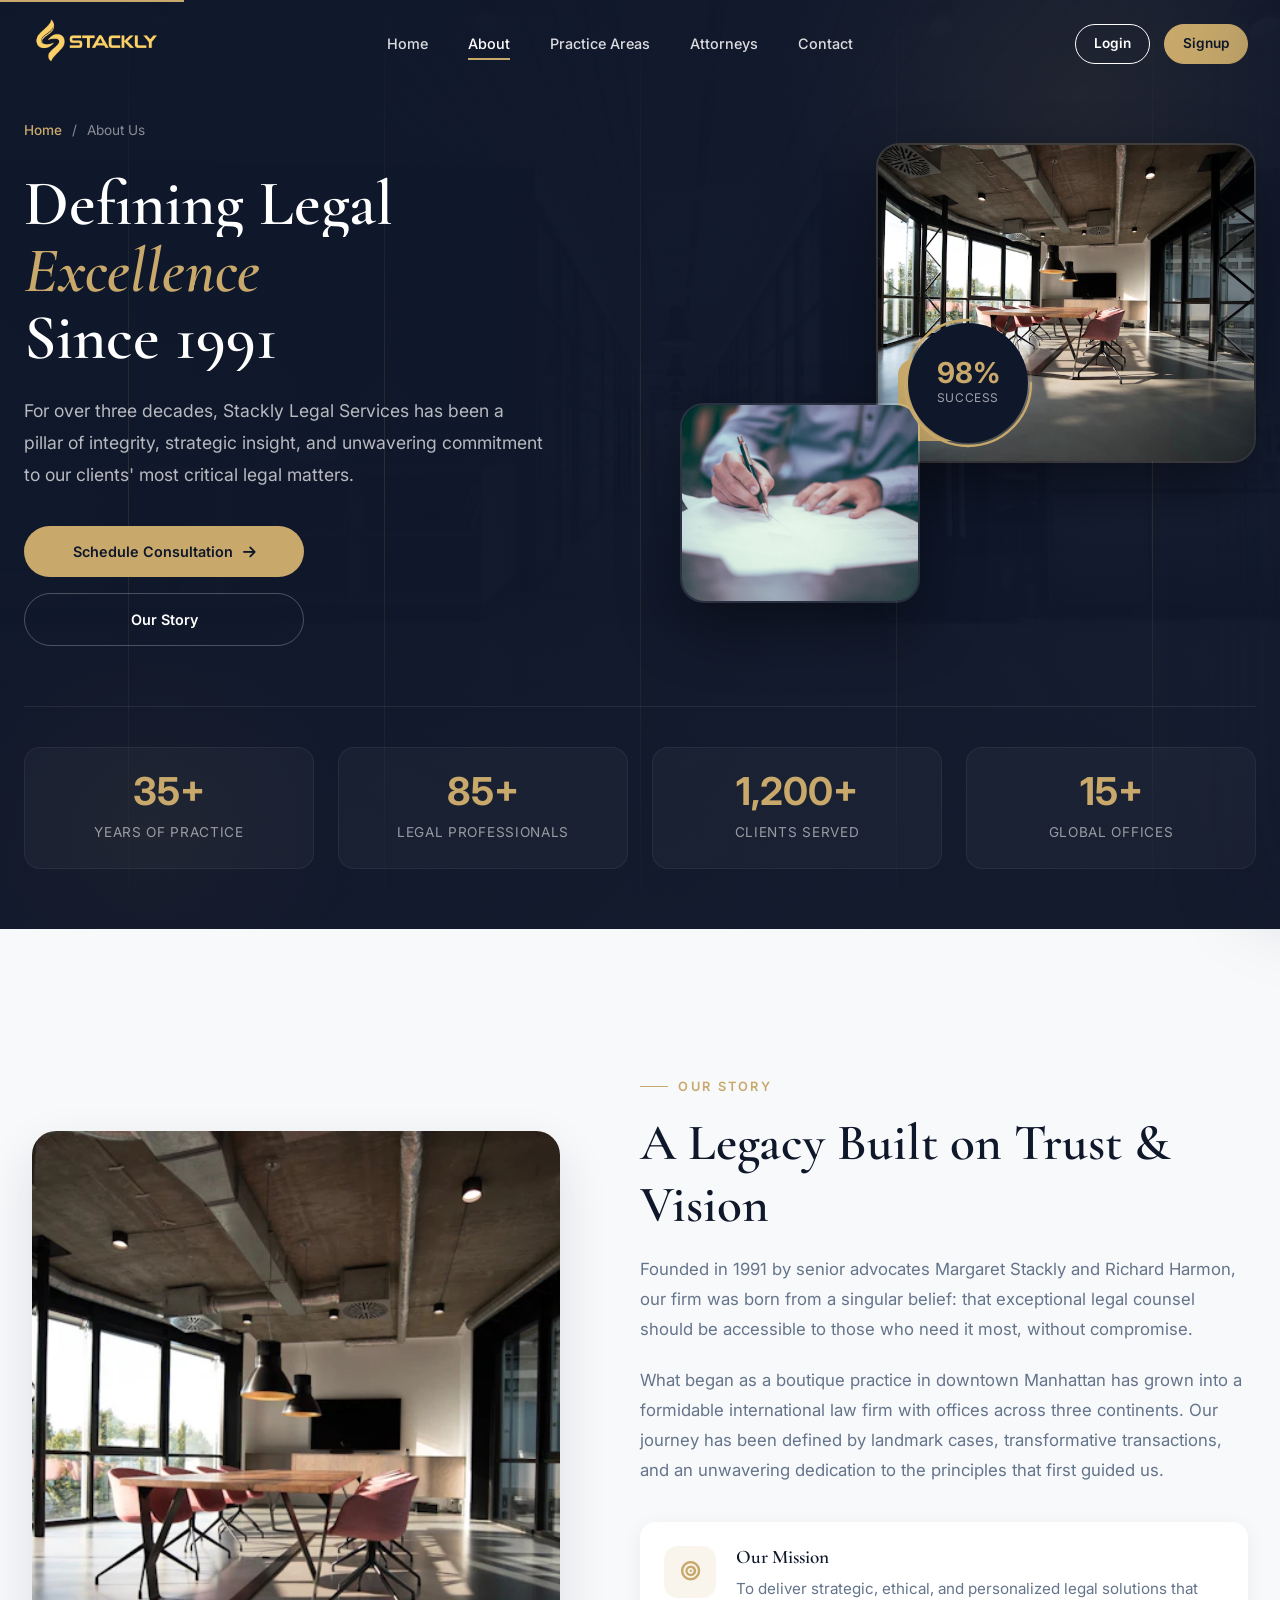
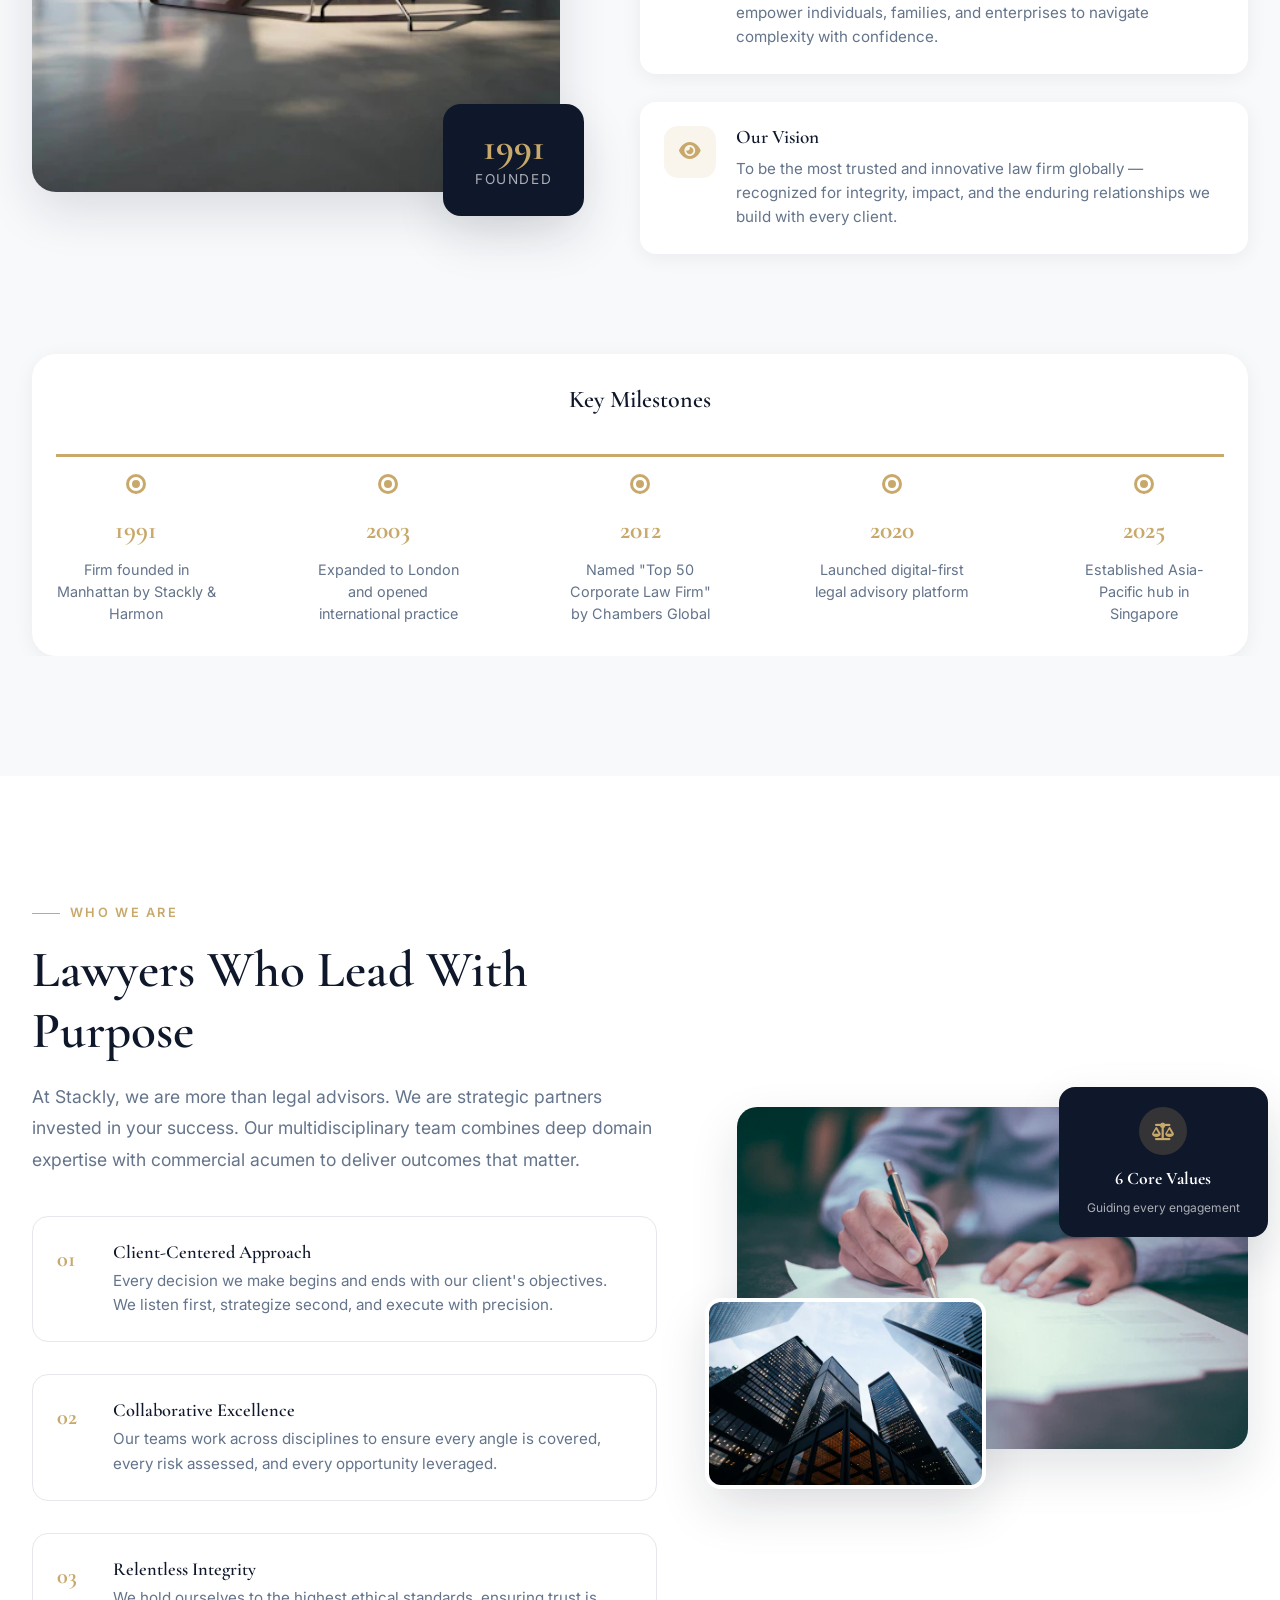
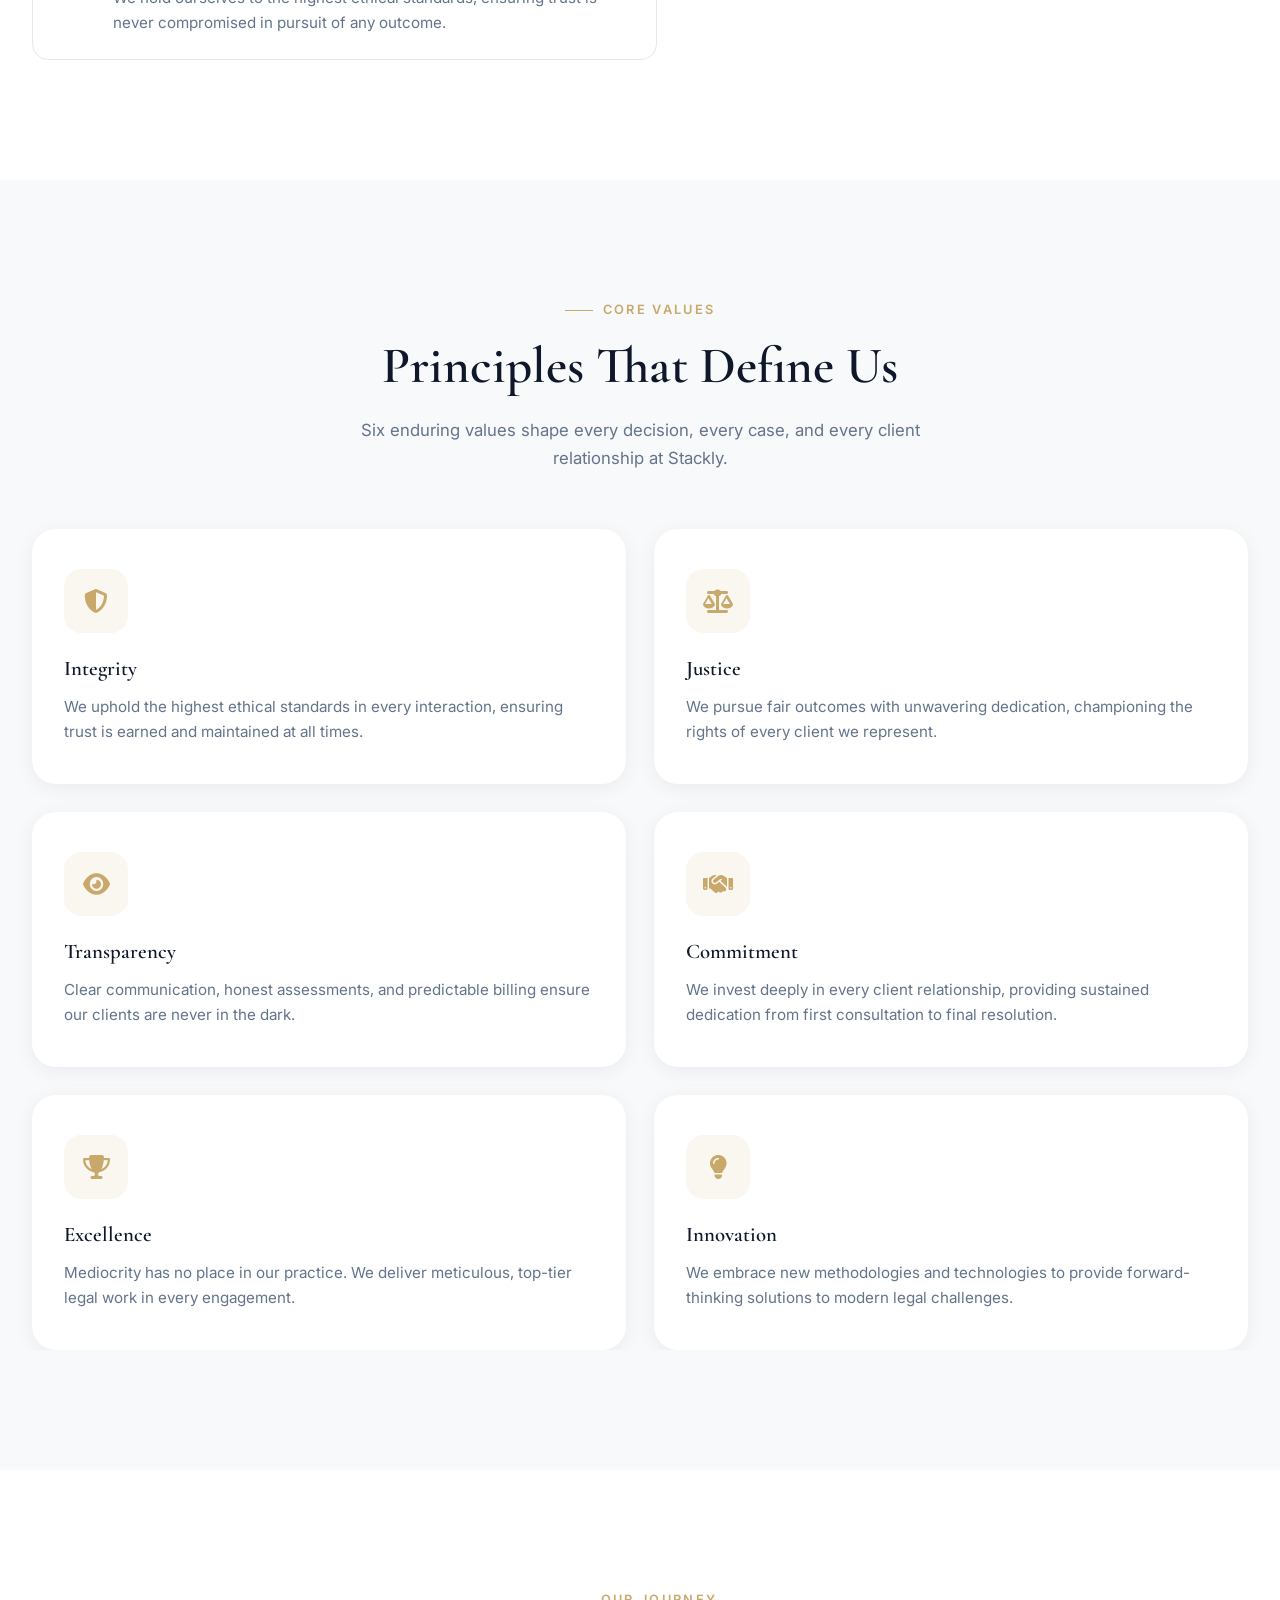
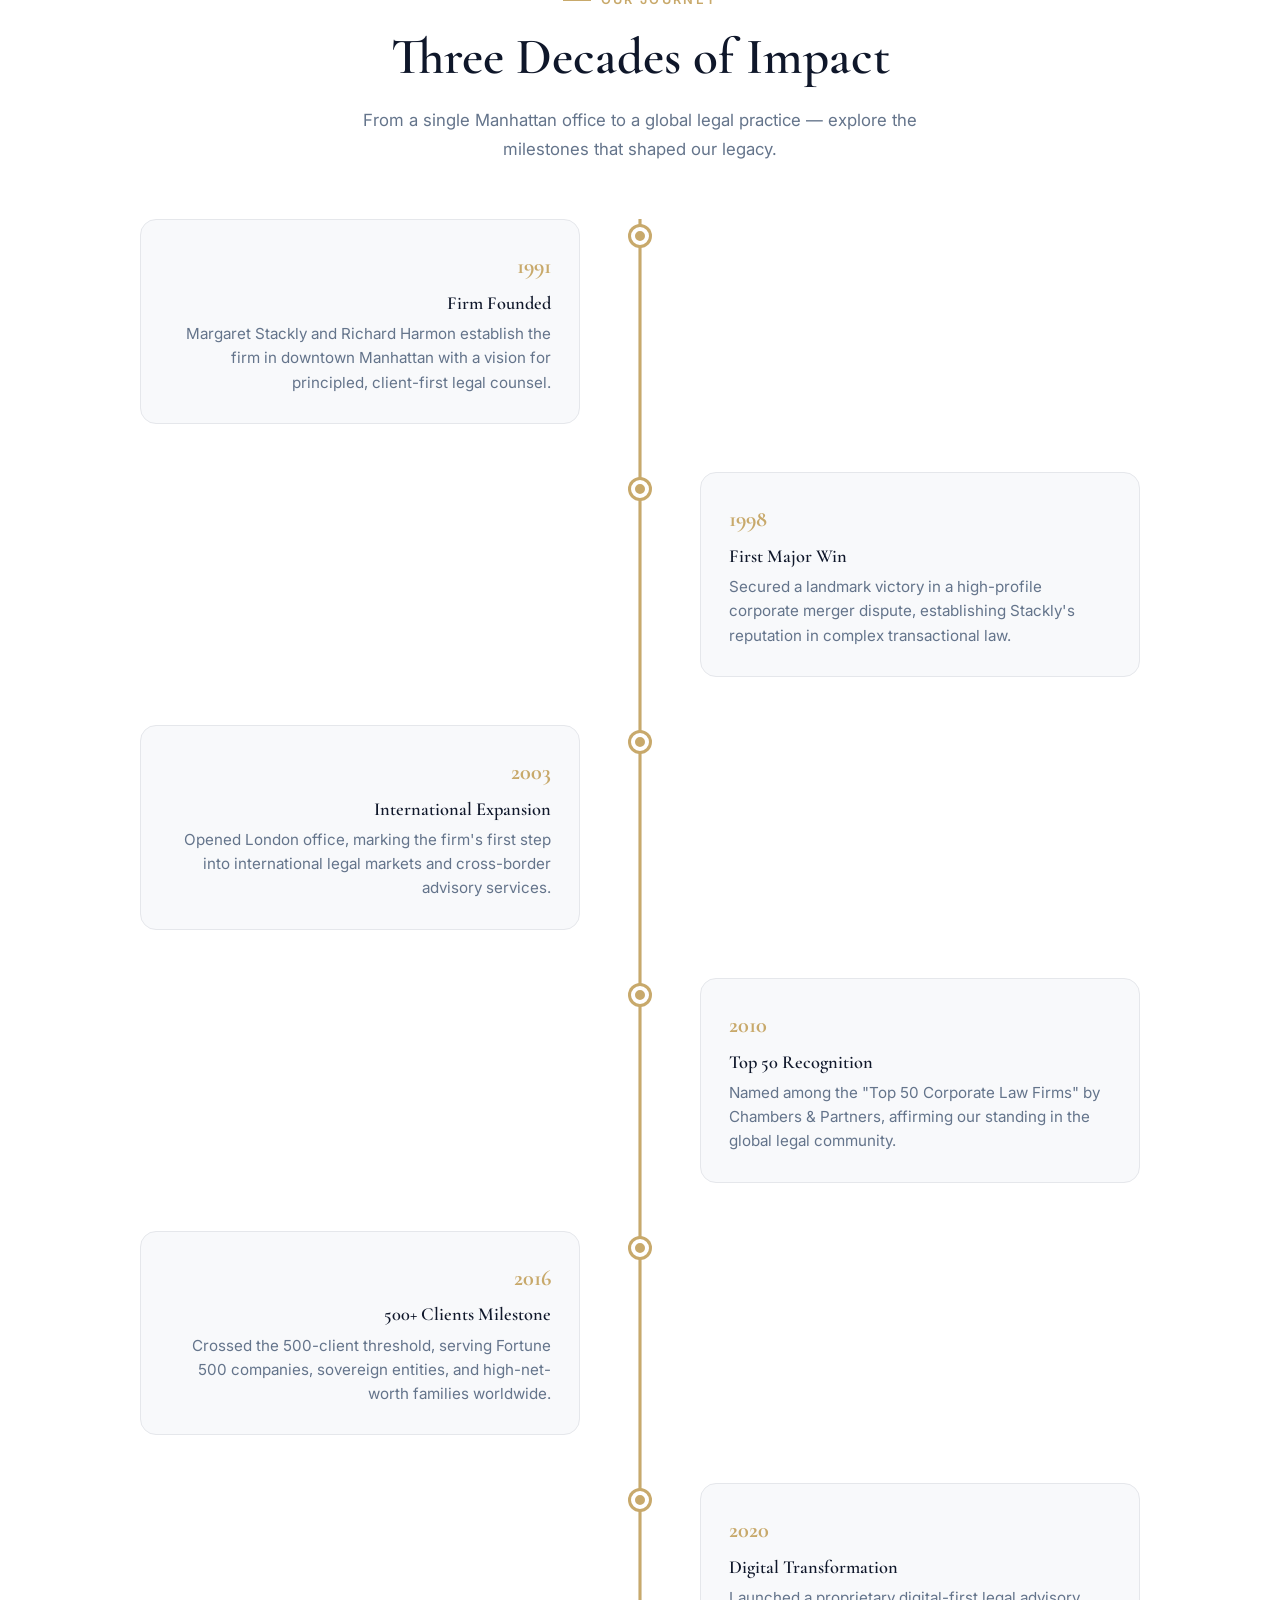
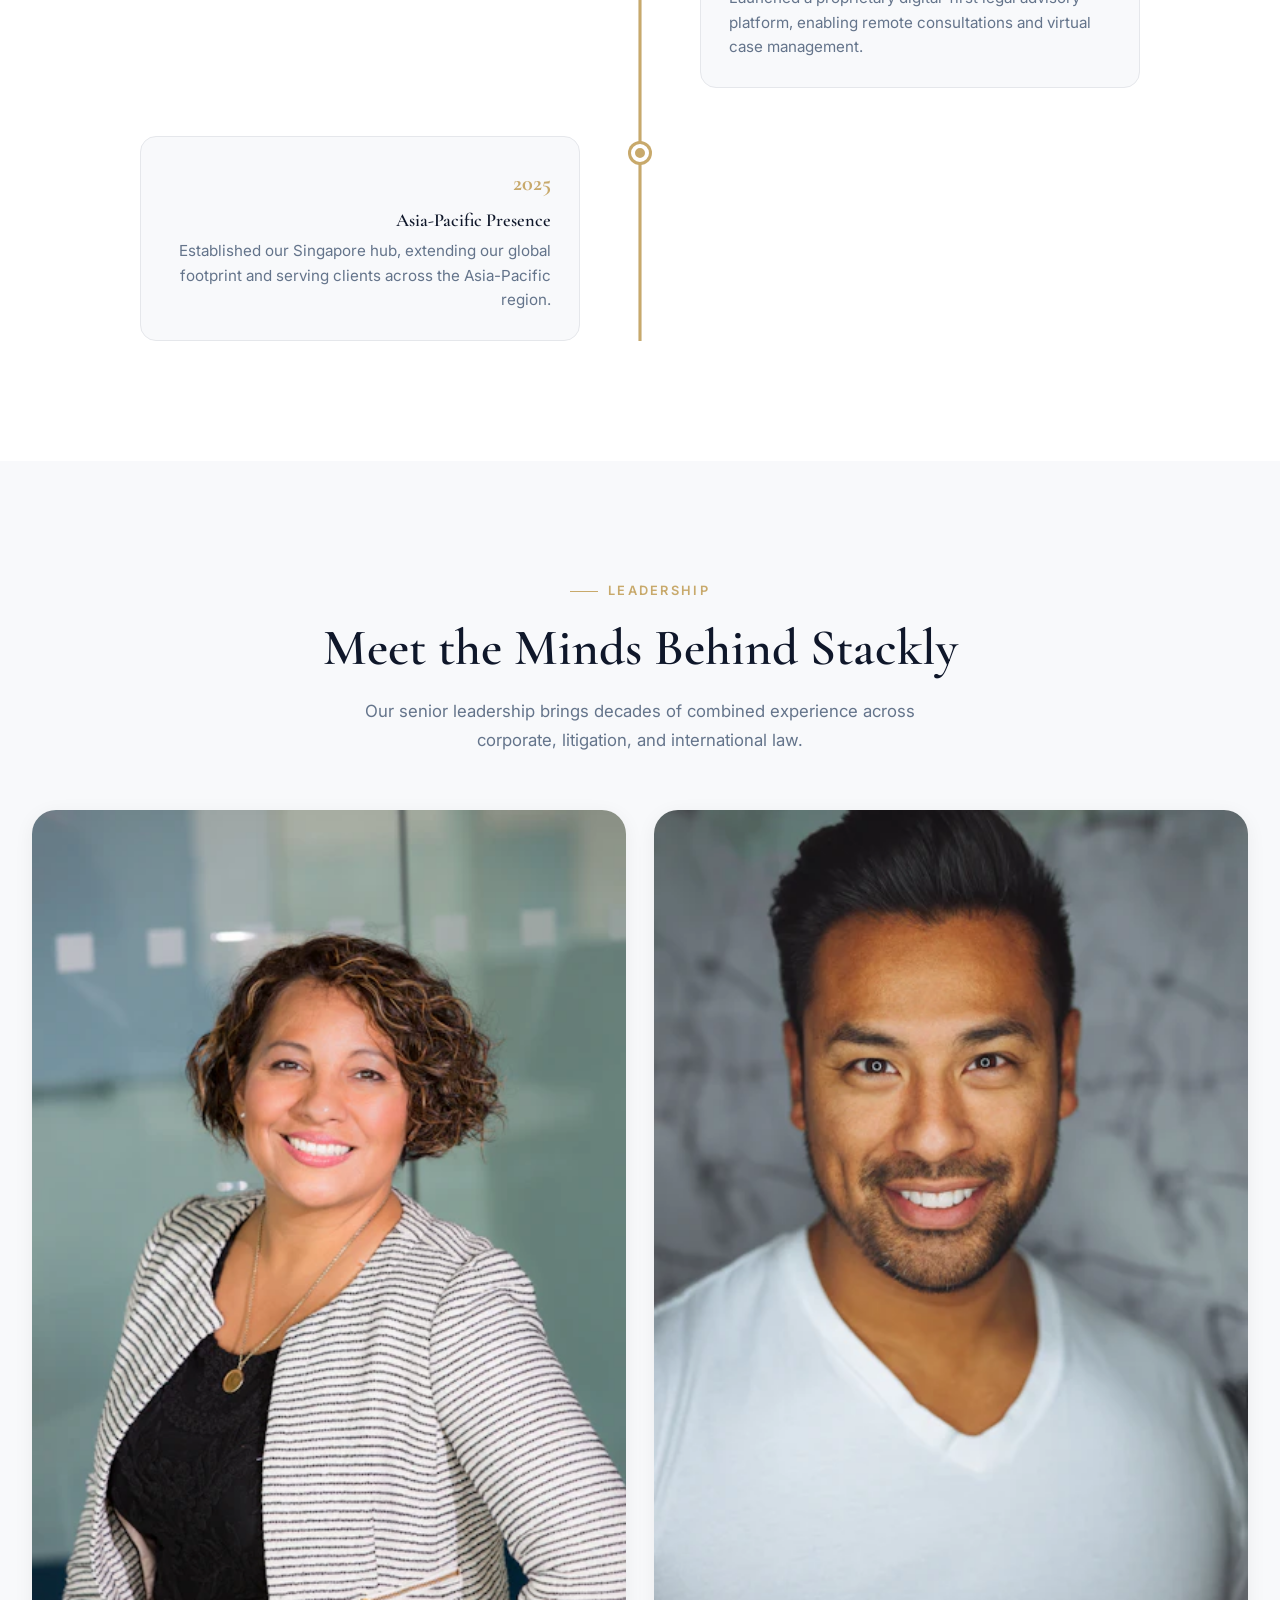
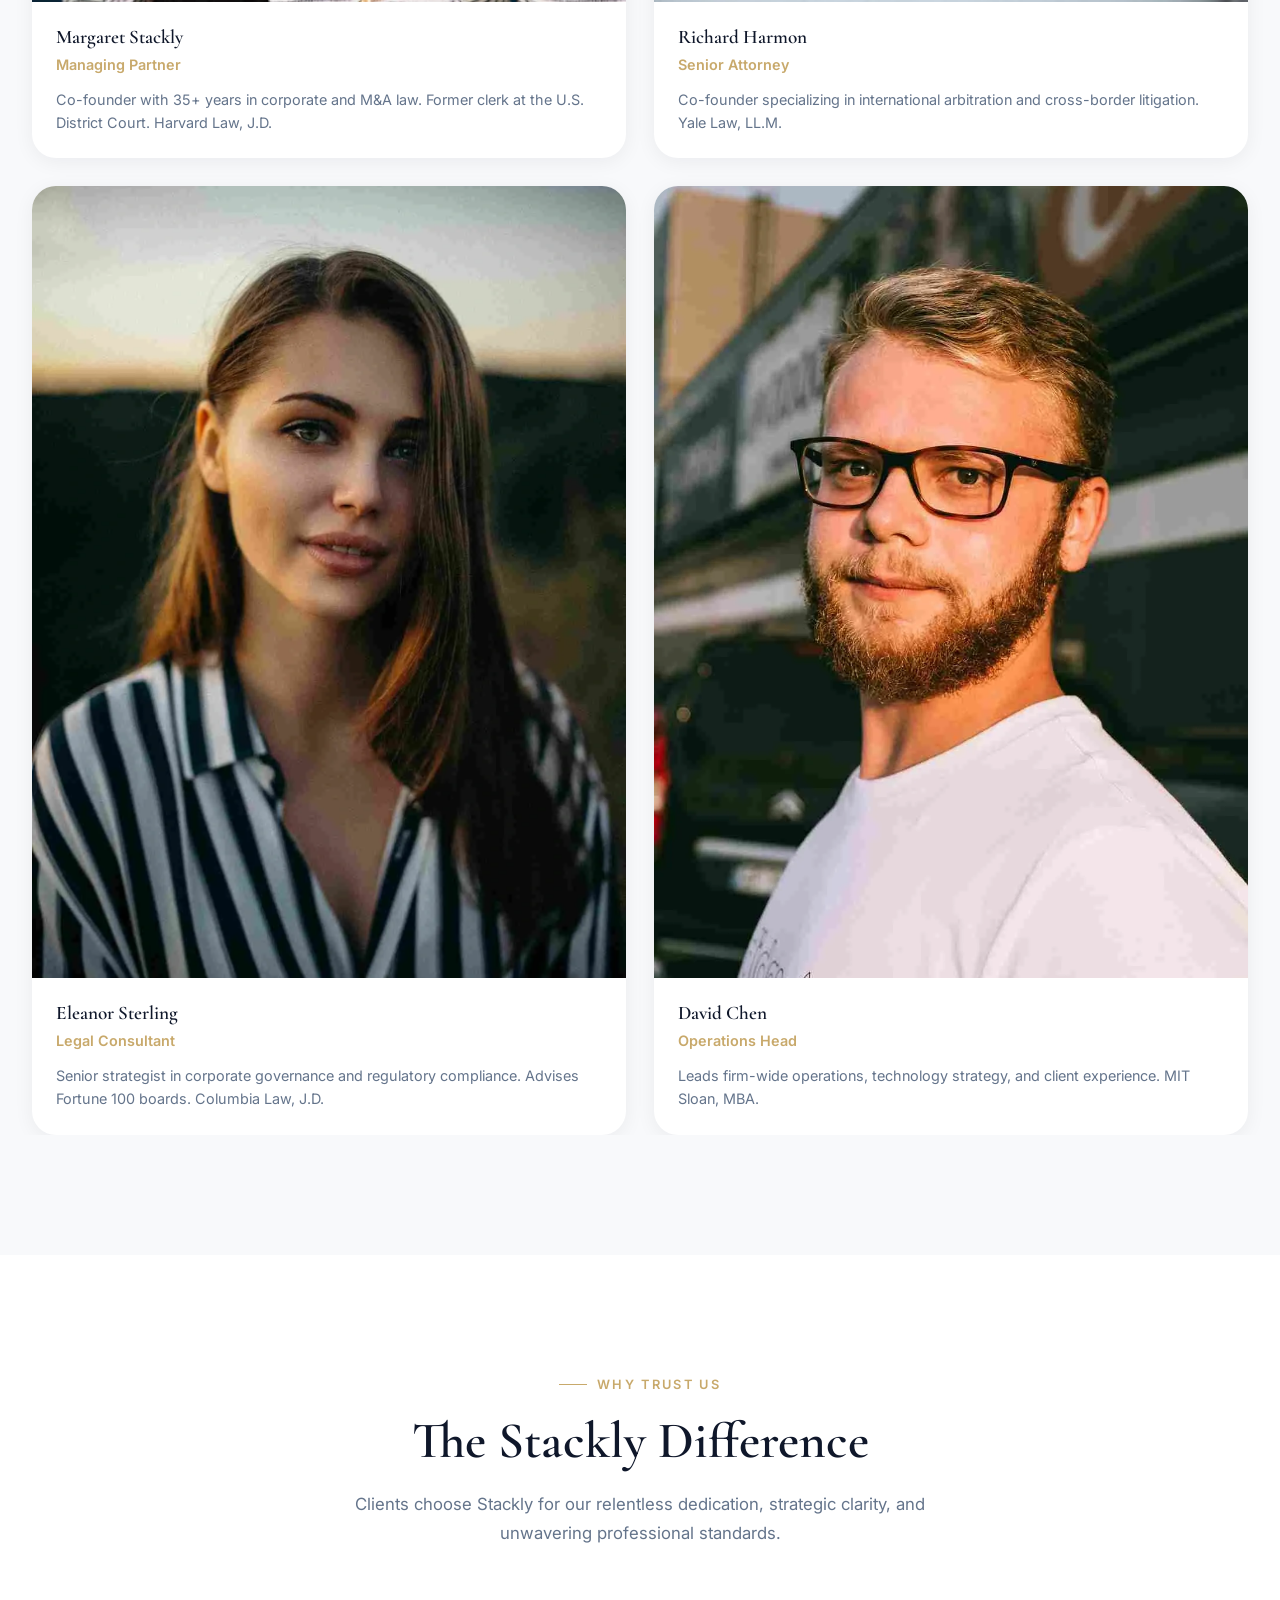
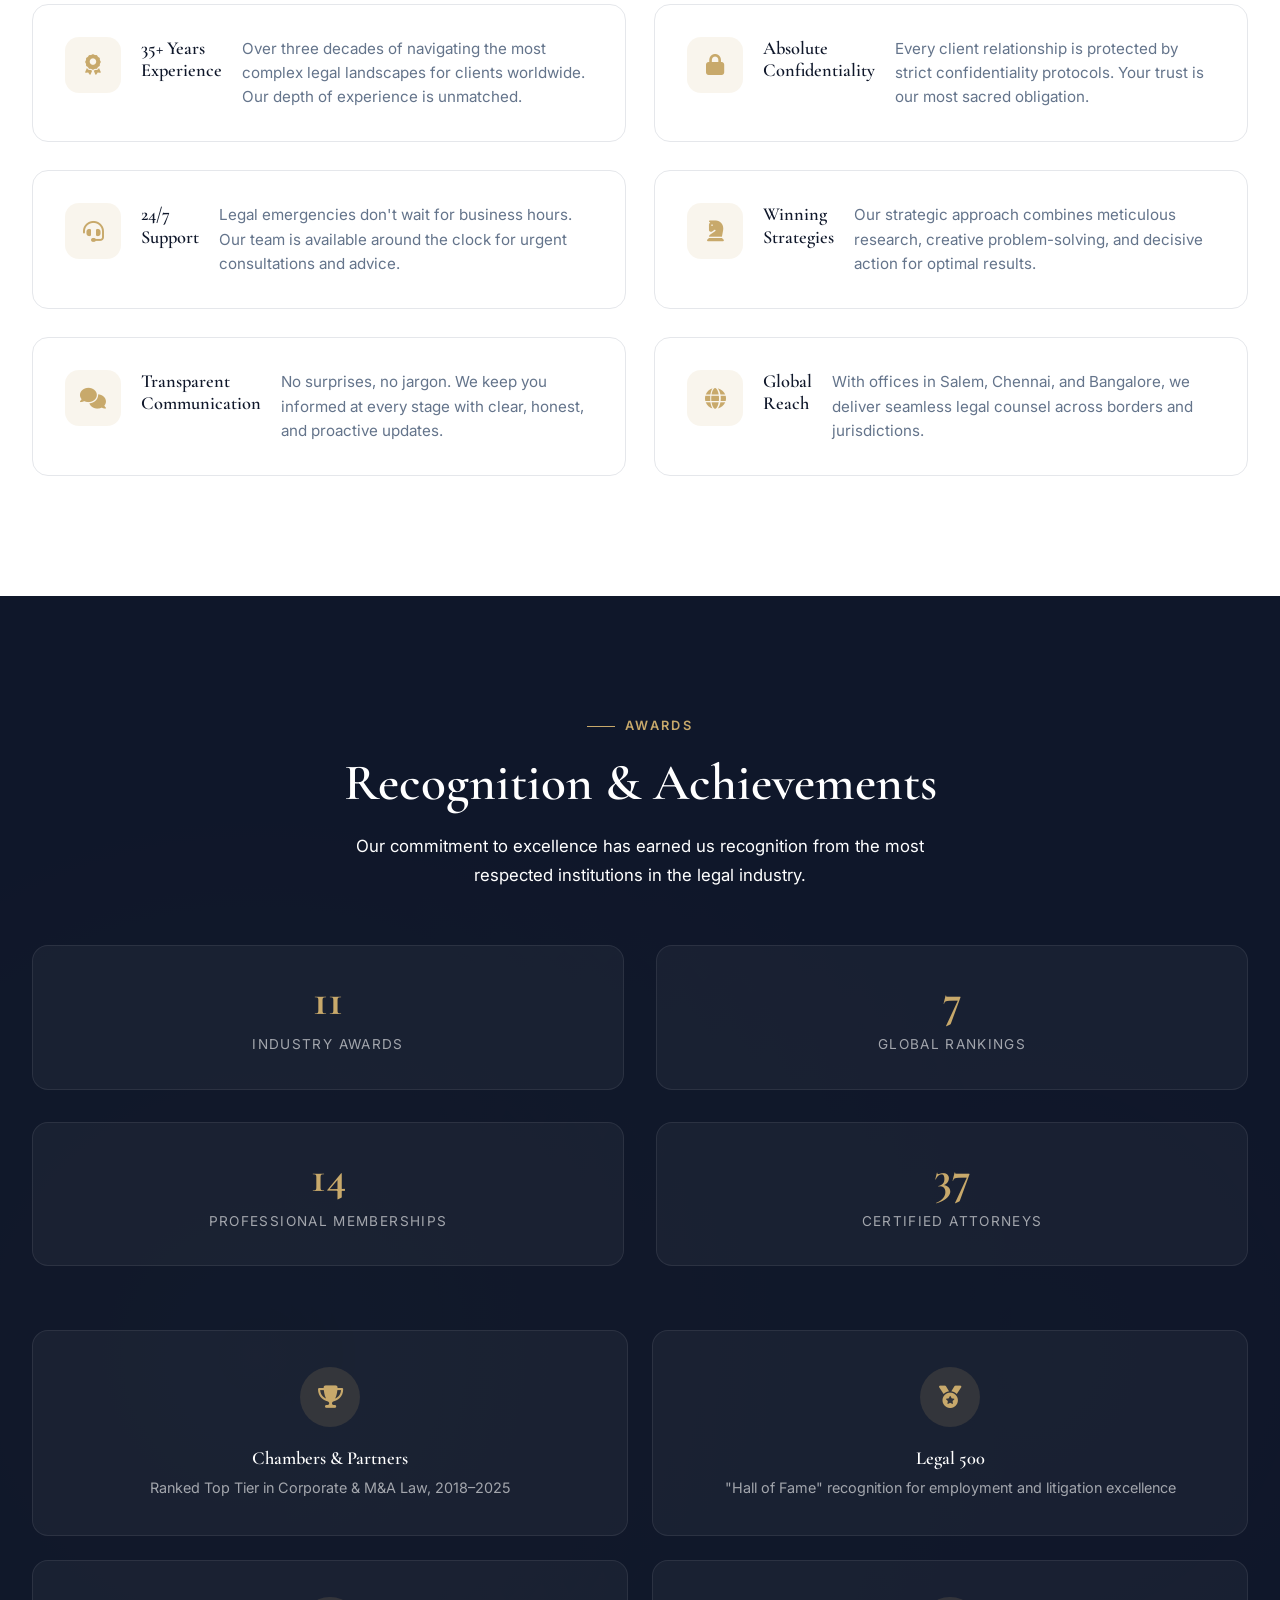
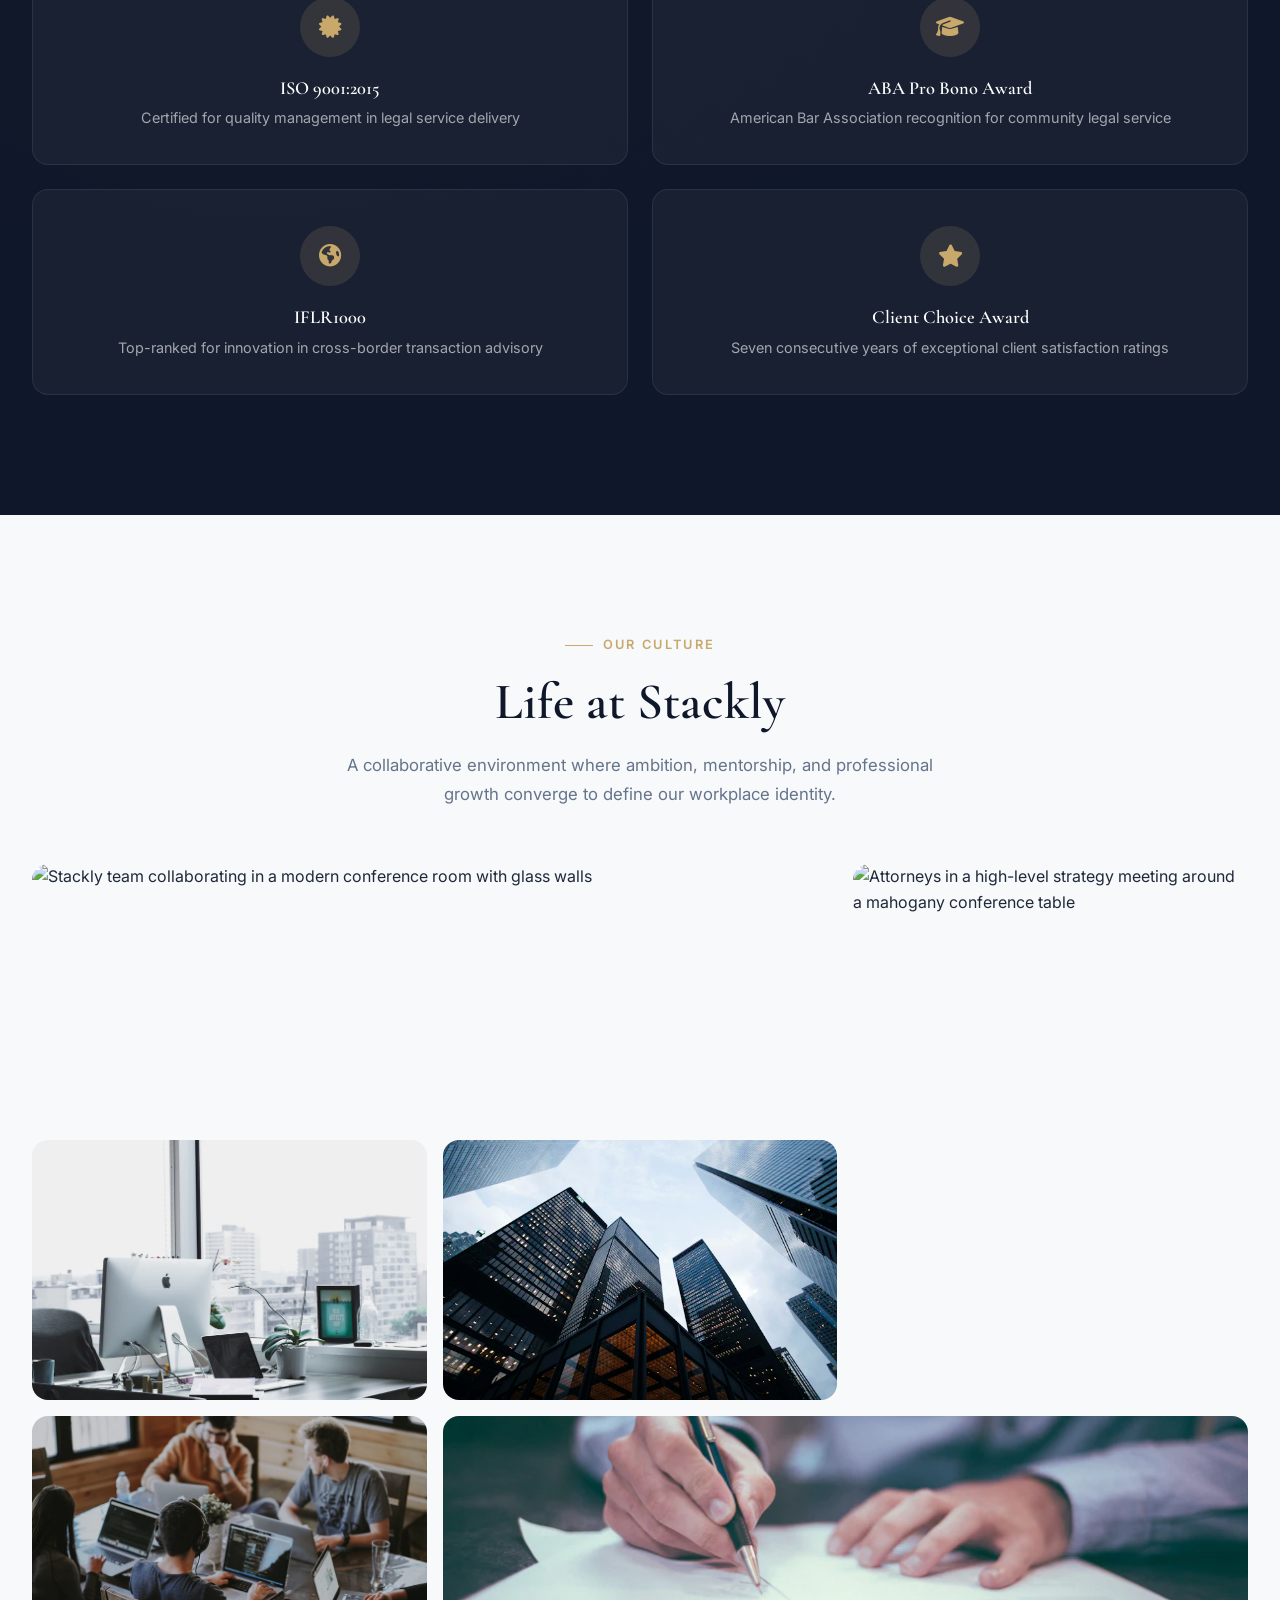
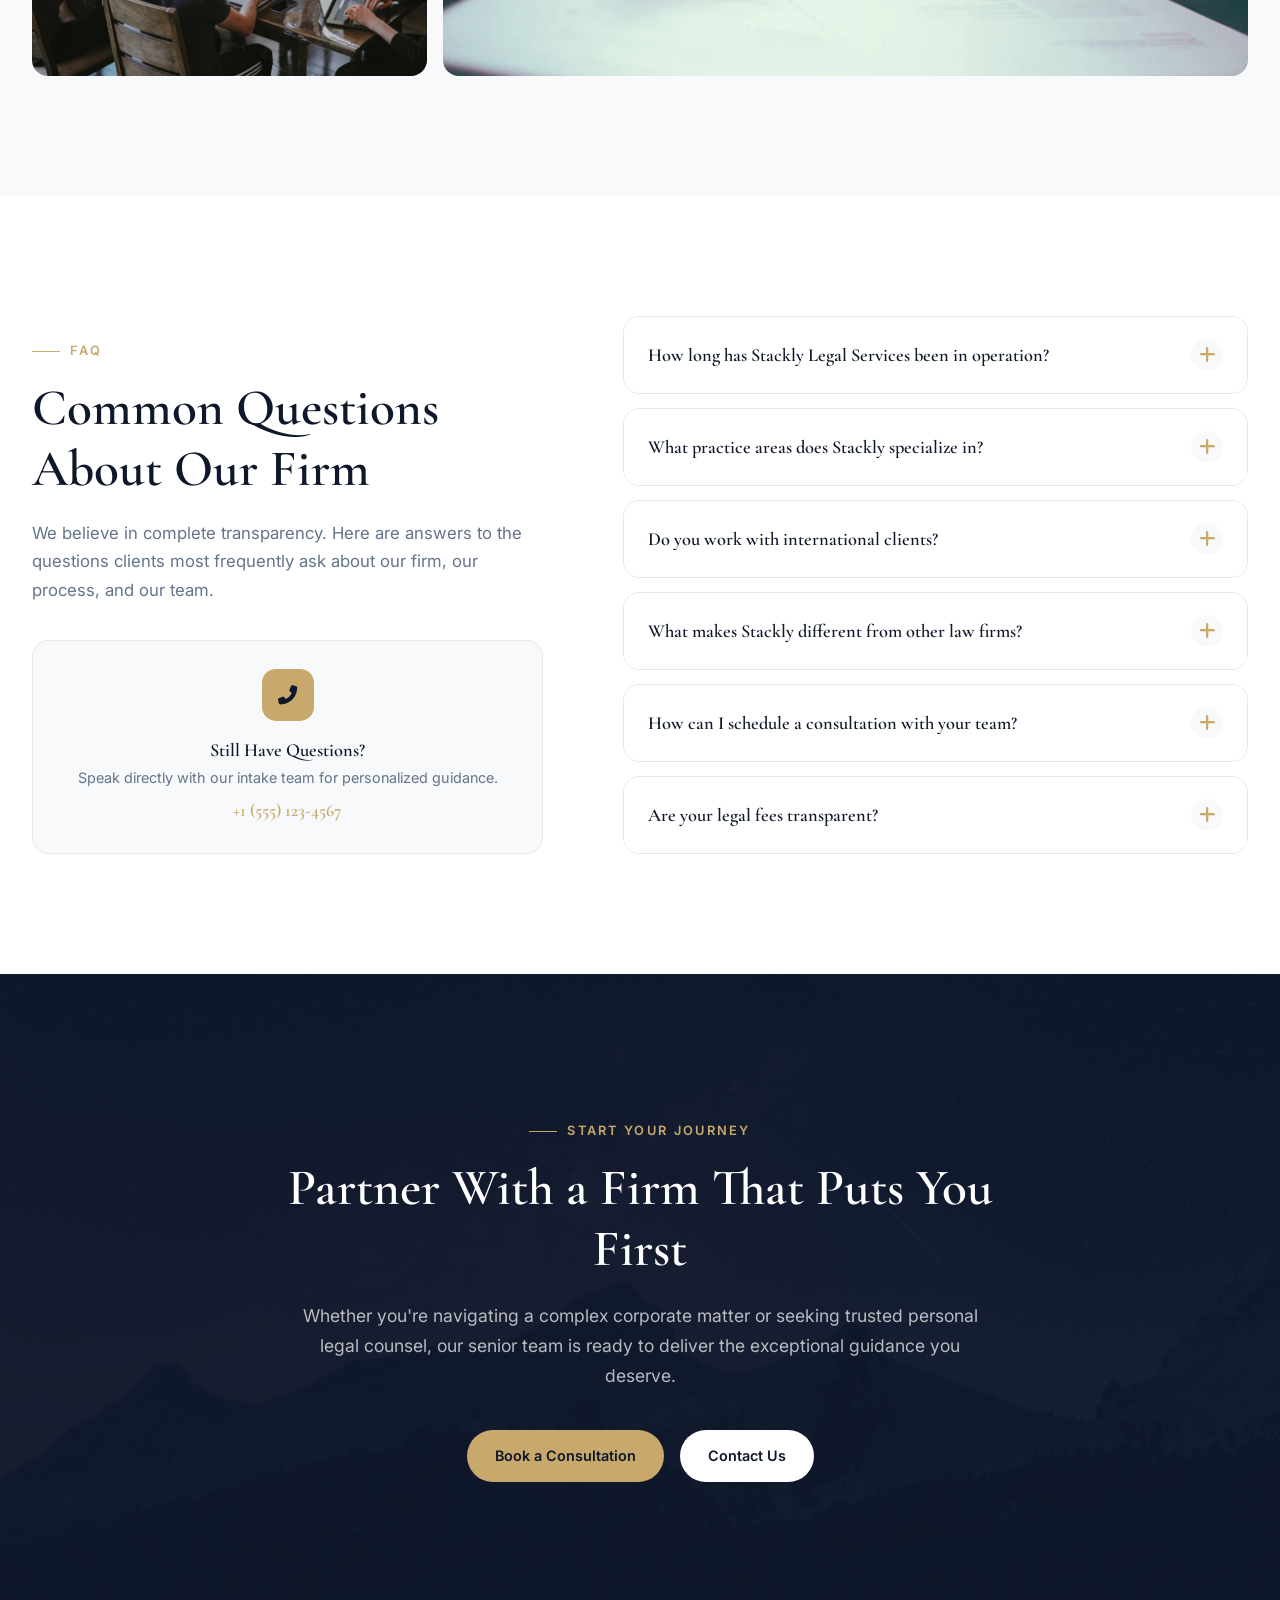
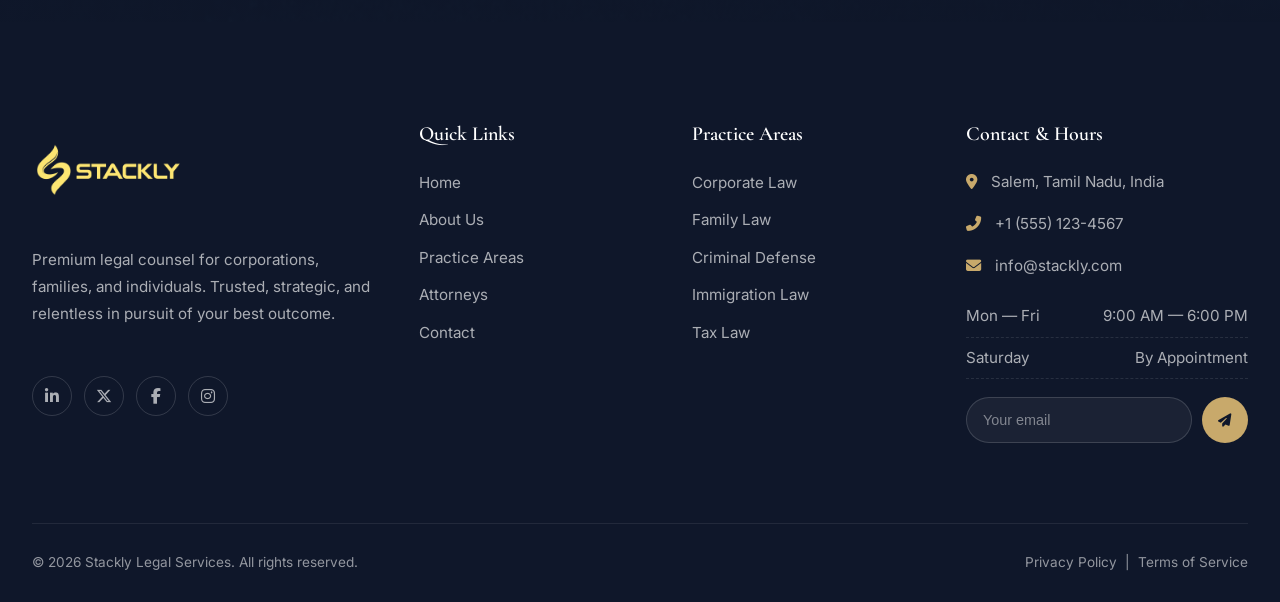
==== commit 2846d79e: "tester push" ====
--- a/about.html
+++ b/about.html
@@ -190,7 +190,7 @@
         <div class="about-hero__grid">
           <div class="about-hero__content">
             <nav class="about-hero__breadcrumb" aria-label="Breadcrumb">
-              <a href="404.html">Home</a>
+              <a href="index.html">Home</a>
               <span aria-hidden="true">/</span>
               <span aria-current="page">About Us</span>
             </nav>
@@ -542,7 +542,7 @@
 
           <article class="leadership__card animate-on-scroll" tabindex="0">
             <div class="leadership__image">
-              <img src="assets/images/gallery1.webp" alt="Portrait of Eleanor Sterling, Legal Consultant" loading="lazy">
+              <img src="assets/images/persons/stefan-stefancik-QXevDflbl8A-unsplash_11zon_11zon (1).webp" alt="Portrait of Eleanor Sterling, Legal Consultant" loading="lazy">
               <div class="leadership__overlay" aria-hidden="true">
                 <div class="leadership__social">
                   <a href="404.html" aria-label="LinkedIn"><i class="fab fa-linkedin-in" aria-hidden="true"></i></a>
@@ -559,7 +559,7 @@
 
           <article class="leadership__card animate-on-scroll" tabindex="0">
             <div class="leadership__image">
-              <img src="assets/images/gallery2.webp" alt="Portrait of David Chen, Operations Head" loading="lazy">
+              <img src="assets/images/persons/vicky-hladynets-C8Ta0gwPbQg-unsplash_11zon.webp" alt="Portrait of David Chen, Operations Head" loading="lazy">
               <div class="leadership__overlay" aria-hidden="true">
                 <div class="leadership__social">
                   <a href="404.html" aria-label="LinkedIn"><i class="fab fa-linkedin-in" aria-hidden="true"></i></a>
@@ -873,11 +873,11 @@
         <div class="footer__links">
           <h3 class="footer__title">Practice Areas</h3>
           <ul class="footer__list">
-            <li><a href="practice-areas.html">Corporate Law</a></li>
-            <li><a href="practice-areas.html">Family Law</a></li>
-            <li><a href="practice-areas.html">Criminal Defense</a></li>
-            <li><a href="practice-areas.html">Immigration Law</a></li>
-            <li><a href="practice-areas.html">Tax Law</a></li>
+            <li><a href="404.html">Corporate Law</a></li>
+            <li><a href="404.html">Family Law</a></li>
+            <li><a href="404.html">Criminal Defense</a></li>
+            <li><a href="404.html">Immigration Law</a></li>
+            <li><a href="404.html">Tax Law</a></li>
           </ul>
         </div>
 
@@ -916,7 +916,7 @@
       <div class="footer__bottom">
         <span>&copy; 2026 Stackly Legal Services. All rights reserved.</span>
         <div>
-          <a href="#">Privacy Policy</a> &nbsp;|&nbsp; <a href="#">Terms of Service</a>
+          <a href="404.html">Privacy Policy</a> &nbsp;|&nbsp; <a href="404.html">Terms of Service</a>
         </div>
       </div>
     </div>
--- a/css/shared.css
+++ b/css/shared.css
@@ -301,11 +301,33 @@
   color: var(--color-card);
 }
 
+.header--transparent .hamburger {
+  color: var(--color-card);
+  border-color: rgba(255, 255, 255, 0.3);
+}
+
+.header--transparent .hamburger:hover {
+  background: var(--color-secondary);
+  border-color: var(--color-secondary);
+  color: var(--color-primary);
+}
+
 .header--solid {
   background: var(--color-card);
   color: var(--color-primary);
   box-shadow: 0 2px 20px rgba(15, 23, 42, 0.08);
   padding: 0;
+}
+
+.header--solid .hamburger {
+  color: var(--color-primary);
+  border-color: var(--color-primary);
+}
+
+.header--solid .hamburger:hover {
+  background: var(--color-secondary);
+  border-color: var(--color-secondary);
+  color: var(--color-primary);
 }
 
 .header__container {
@@ -538,6 +560,8 @@
   height: 100%;
   padding: 28px 32px 36px;
   color: var(--color-card);
+  overflow-y: auto;
+  overflow-x: hidden;
 }
 
 .mobile-drawer__header {
@@ -1088,7 +1112,8 @@
   }
 
   .header__logo img {
-    height: 80px;
+    height: 88px;
+    width: auto;
   }
 }
 
@@ -1168,8 +1193,8 @@
   }
 
   .mobile-drawer__logo img {
-    height: 76px;
-    width: 76px;
+    height: 88px;
+    width: 88px;
     filter: brightness(0) invert(78%) sepia(48%) saturate(450%) hue-rotate(355deg);
   }
 
@@ -1199,8 +1224,8 @@
   }
 
   .header__logo img {
-    height: 72px;
-    width: 72px;
+    height: 88px;
+    width: auto;
   }
 
   .header__logo span {
@@ -1291,8 +1316,8 @@
   }
 
   .mobile-drawer__logo img {
-    height: 72px;
-    width: 72px;
+    height: 88px;
+    width: 88px;
     filter: brightness(0) invert(78%) sepia(48%) saturate(450%) hue-rotate(355deg);
   }
 }
--- a/css/about.css
+++ b/css/about.css
@@ -2,6 +2,11 @@
    STACKLY LEGAL SERVICES — ABOUT PAGE STYLES
    11 premium sections with unique layouts
    ============================================================ */
+
+*, *::before, *::after { box-sizing: border-box; }
+body { overflow-x: hidden; max-width: 100vw; }
+img { max-width: 100%; height: auto; }
+.container { overflow: hidden; }
 
 /* ---------- Section 1: Premium About Hero ---------- */
 .about-hero {
@@ -560,7 +565,7 @@
 .story__milestone::before {
   content: '';
   position: absolute;
-  top: -6px;
+  top: -5.5px;
   left: 50%;
   transform: translateX(-50%);
   width: 14px;
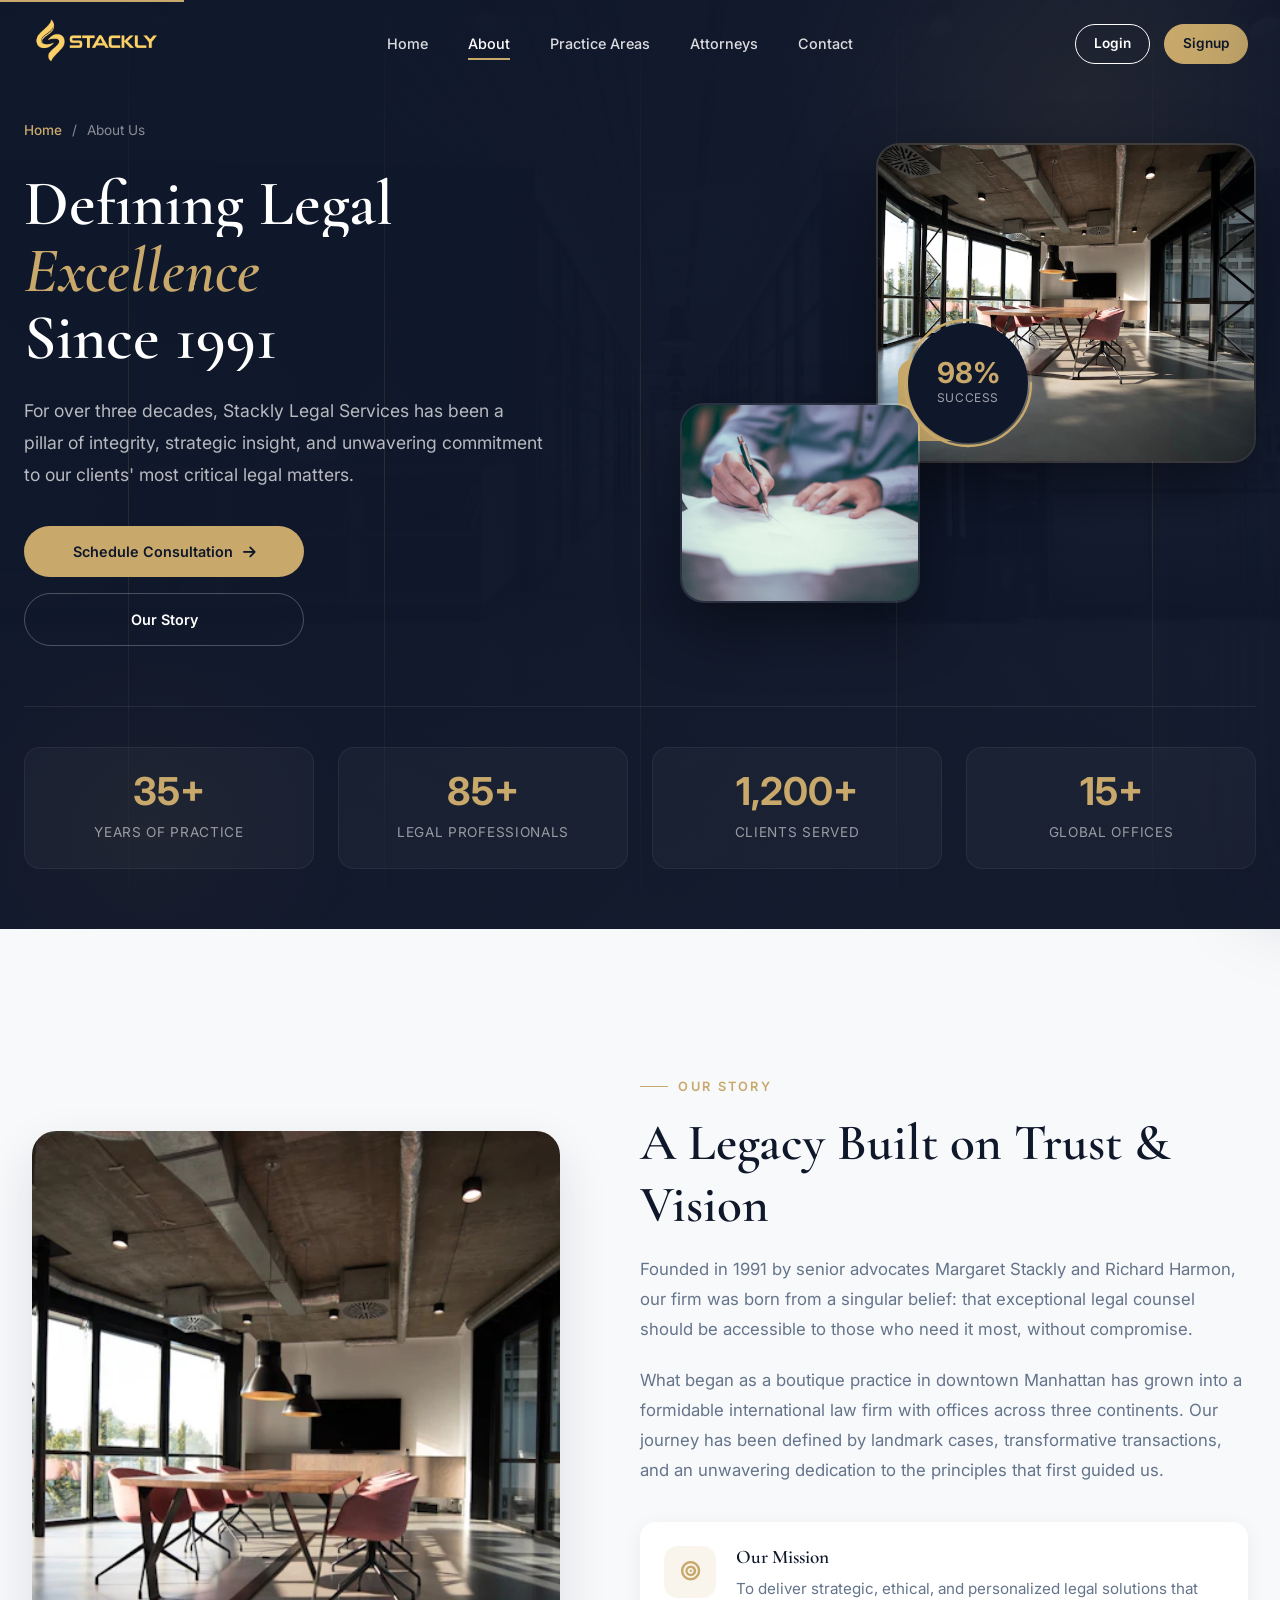
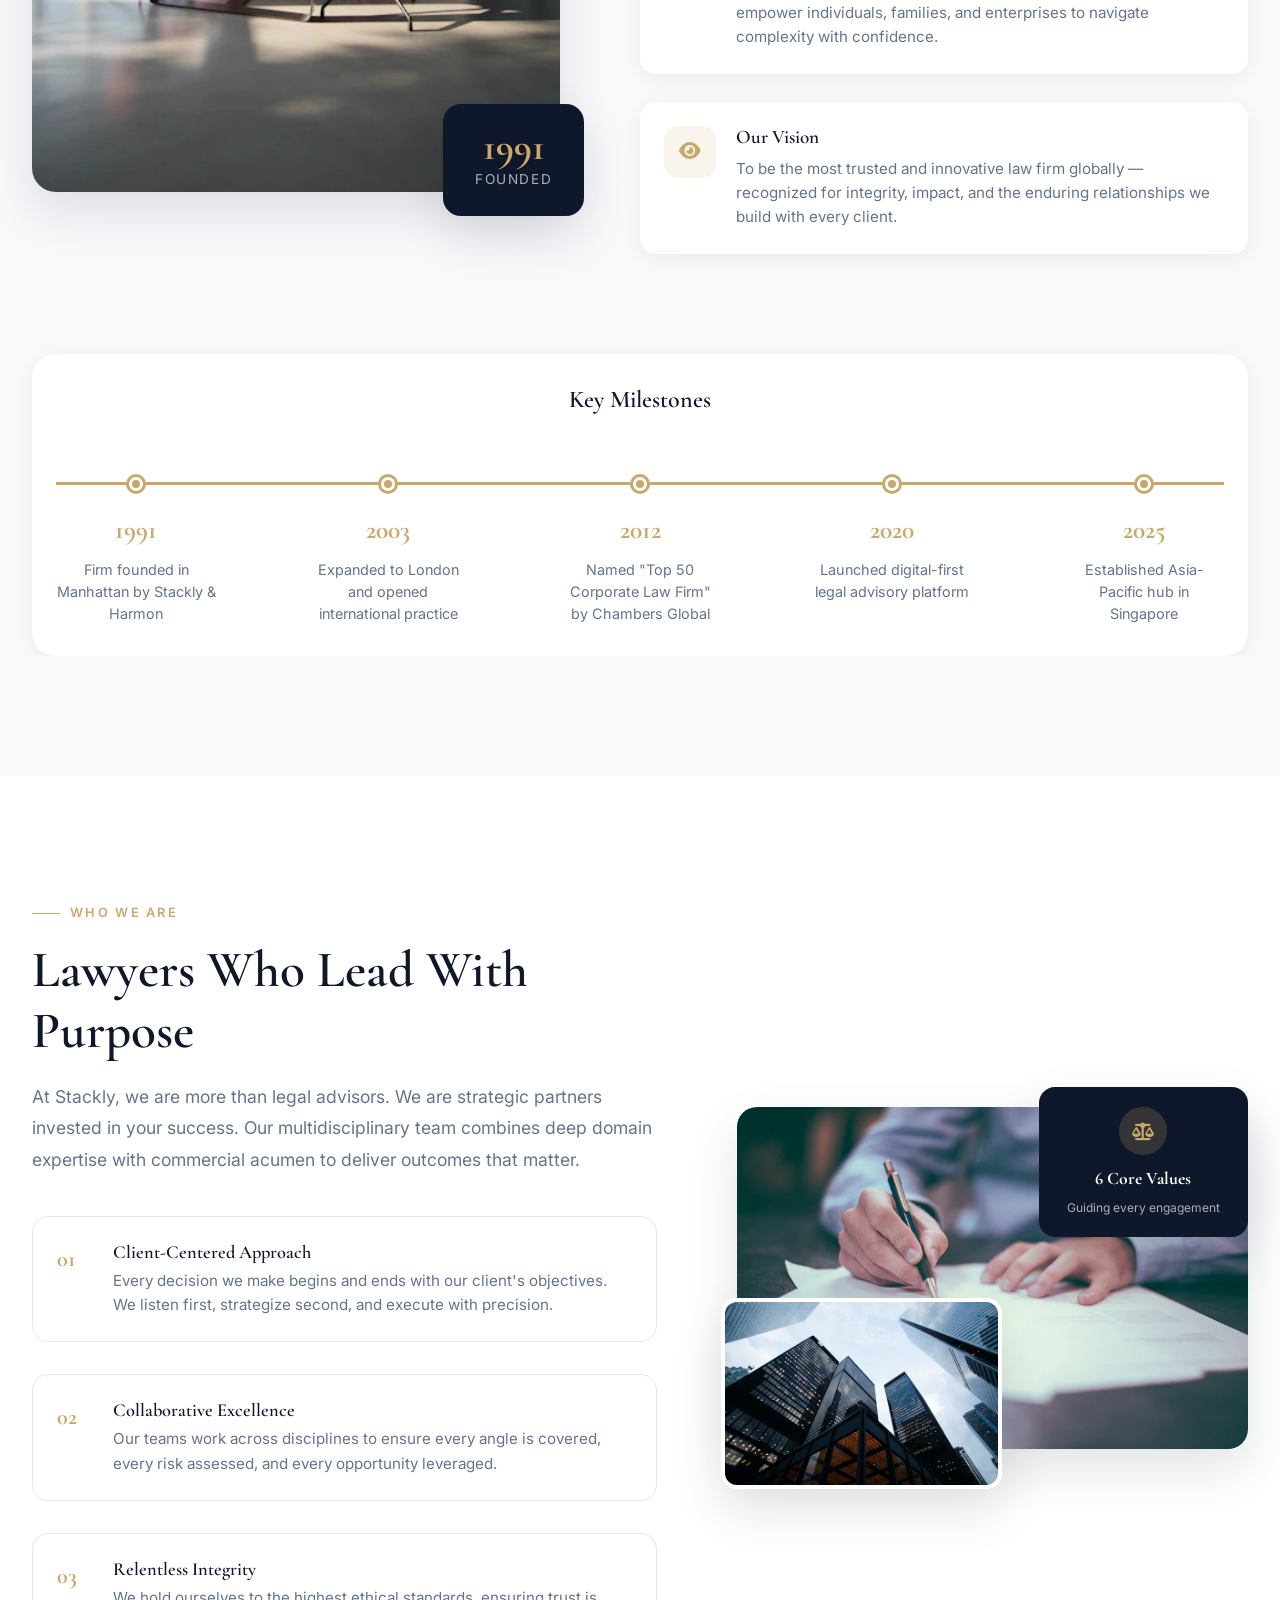
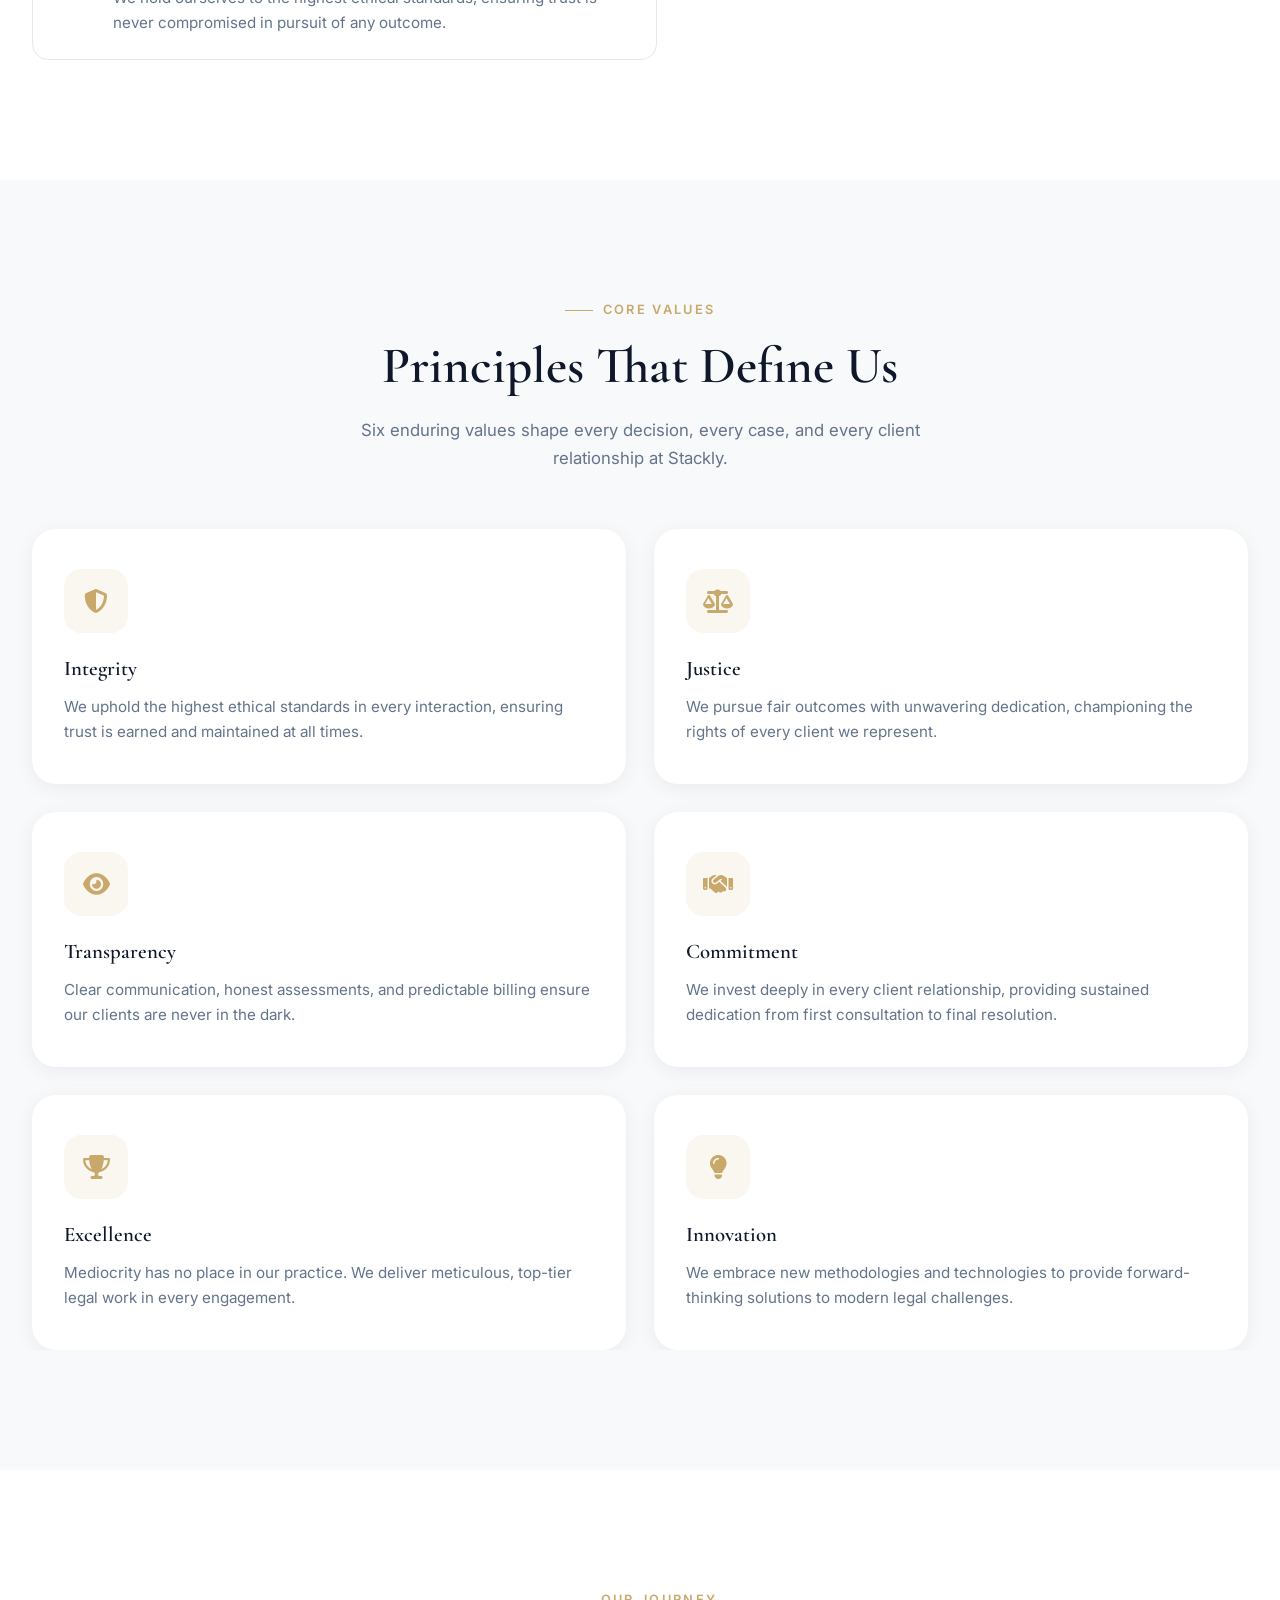
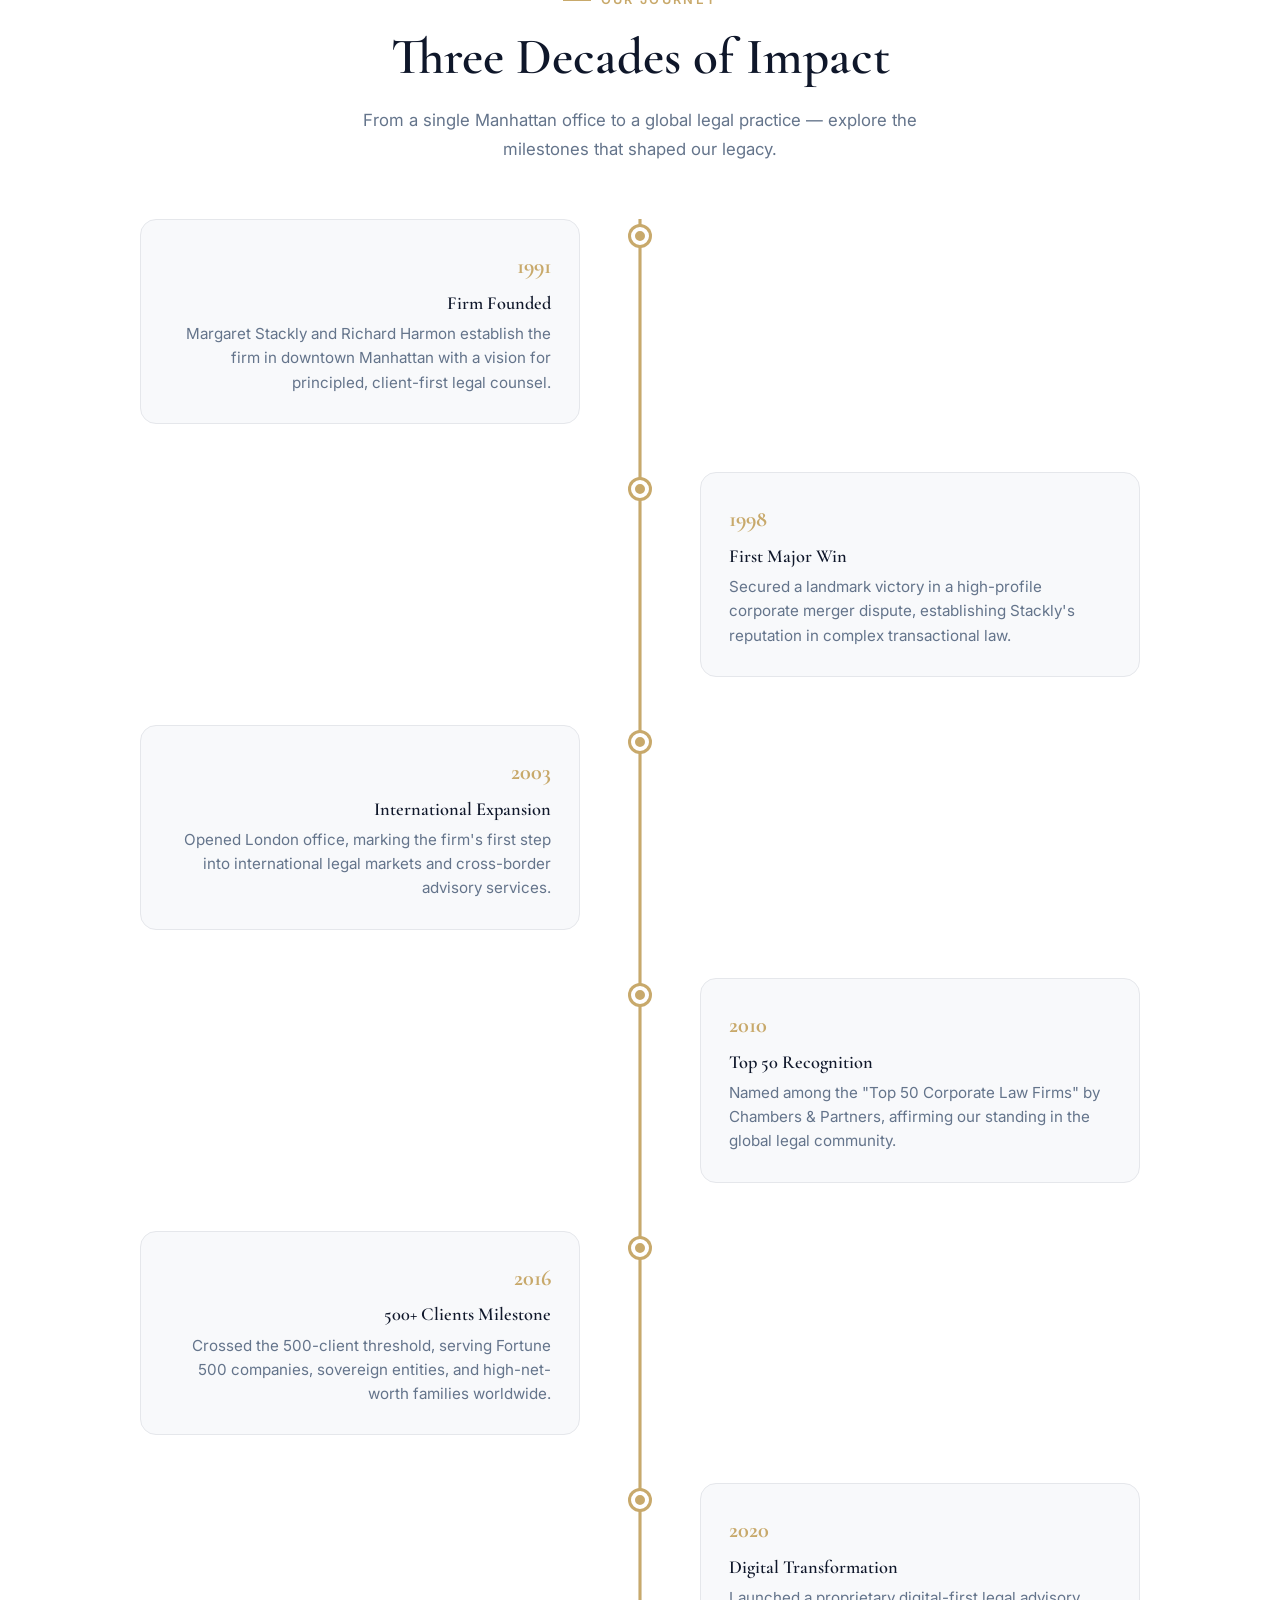
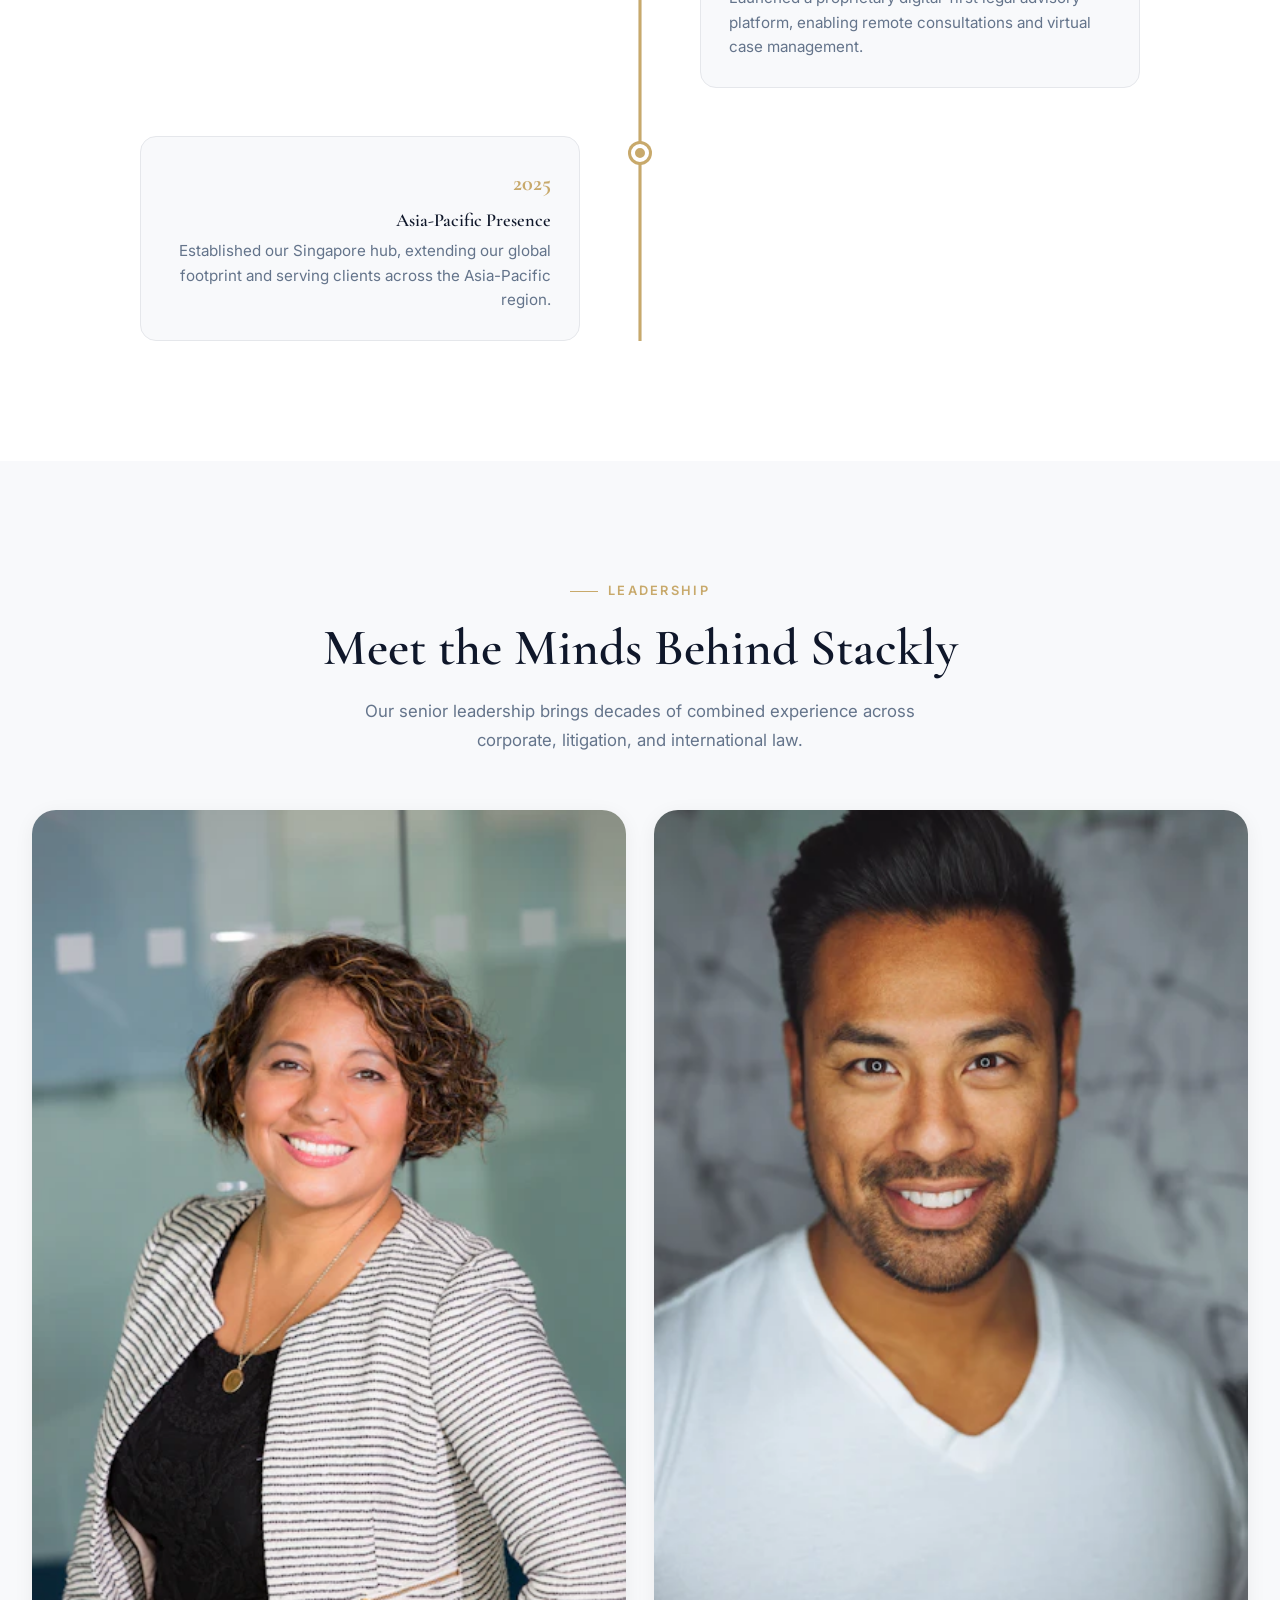
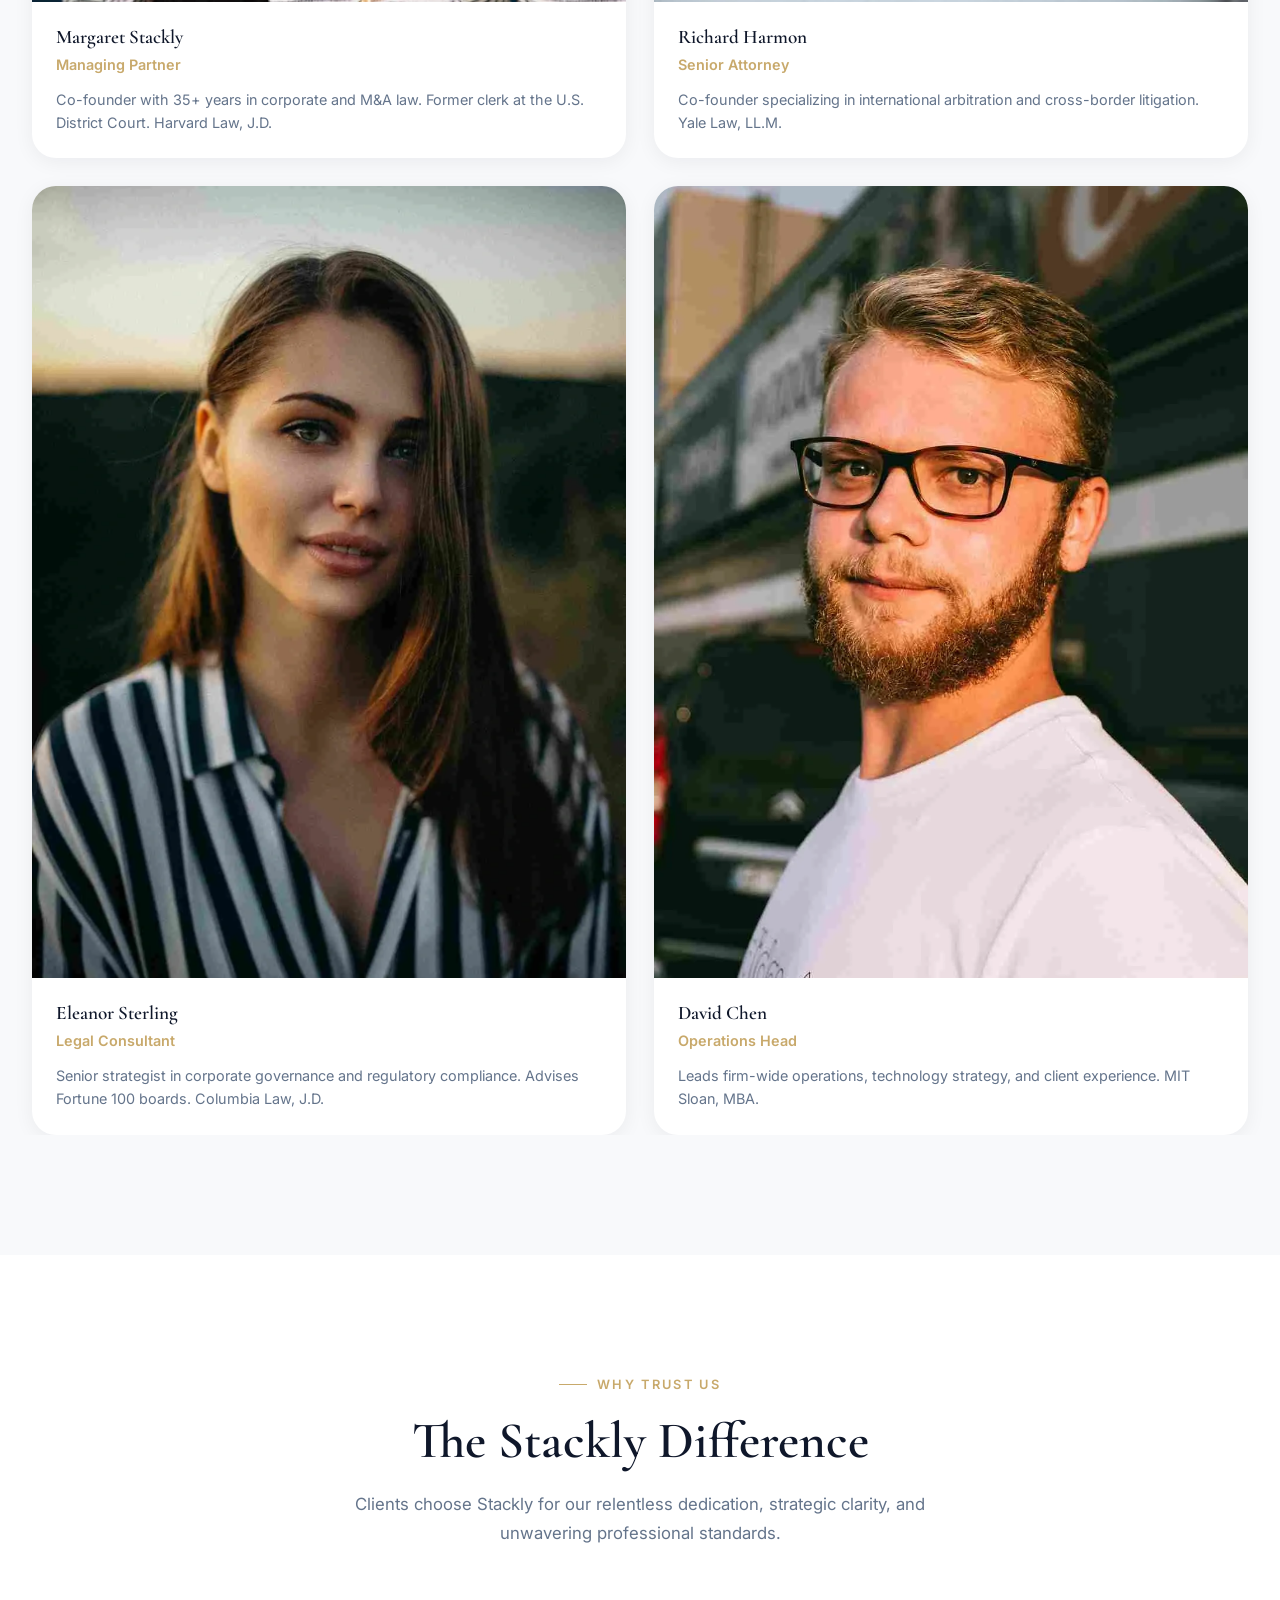
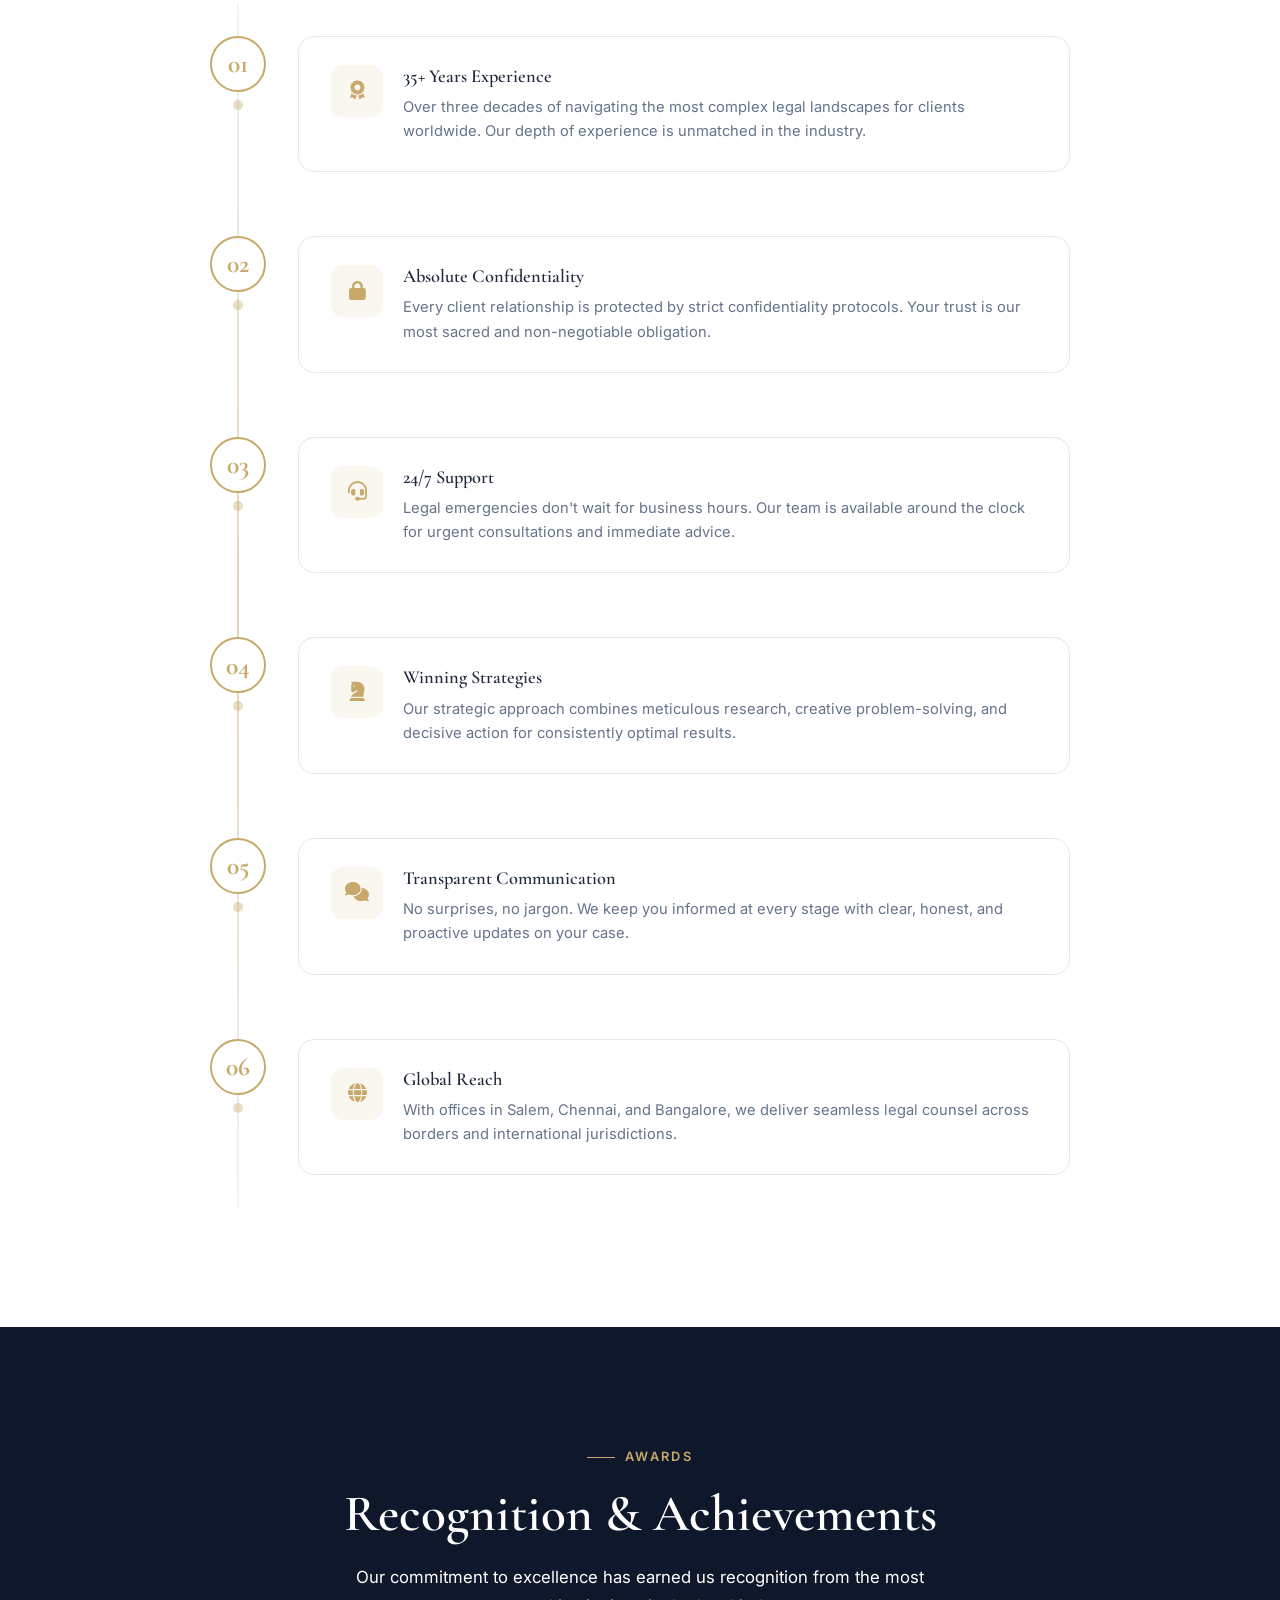
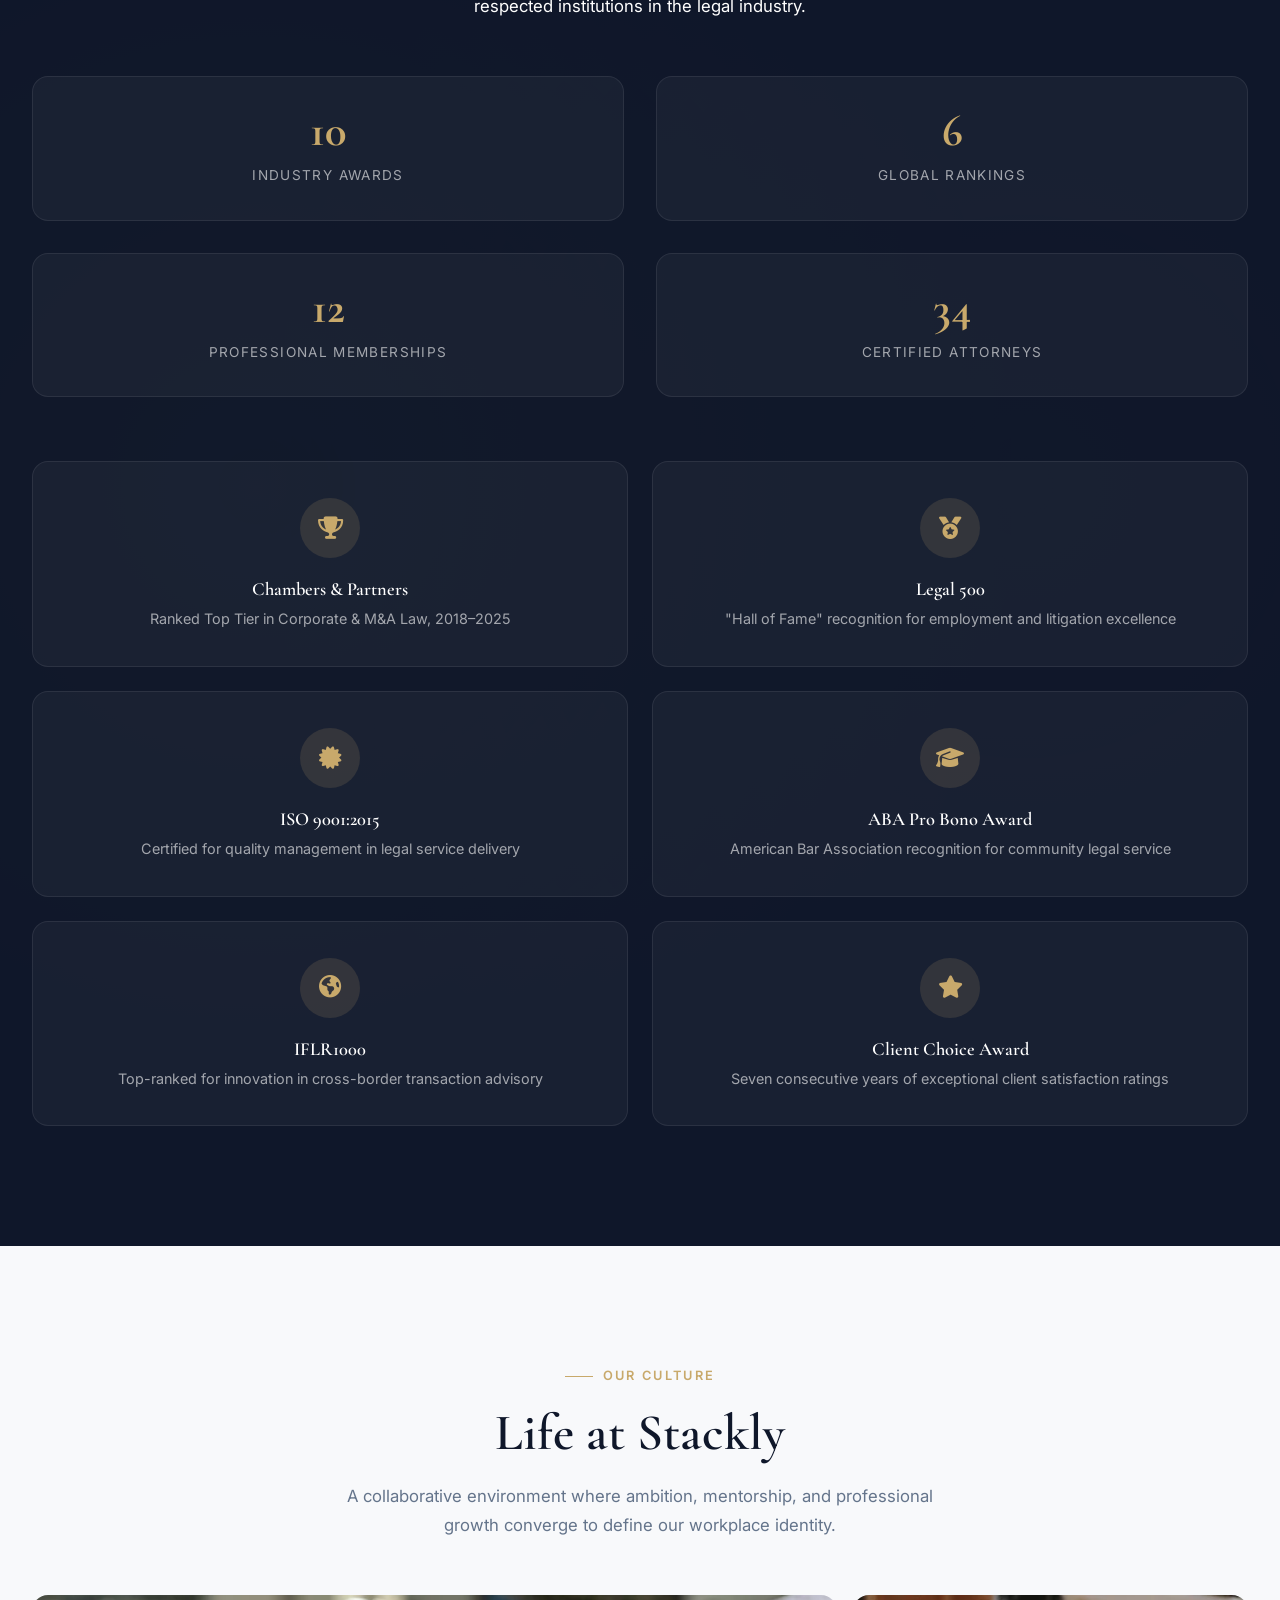
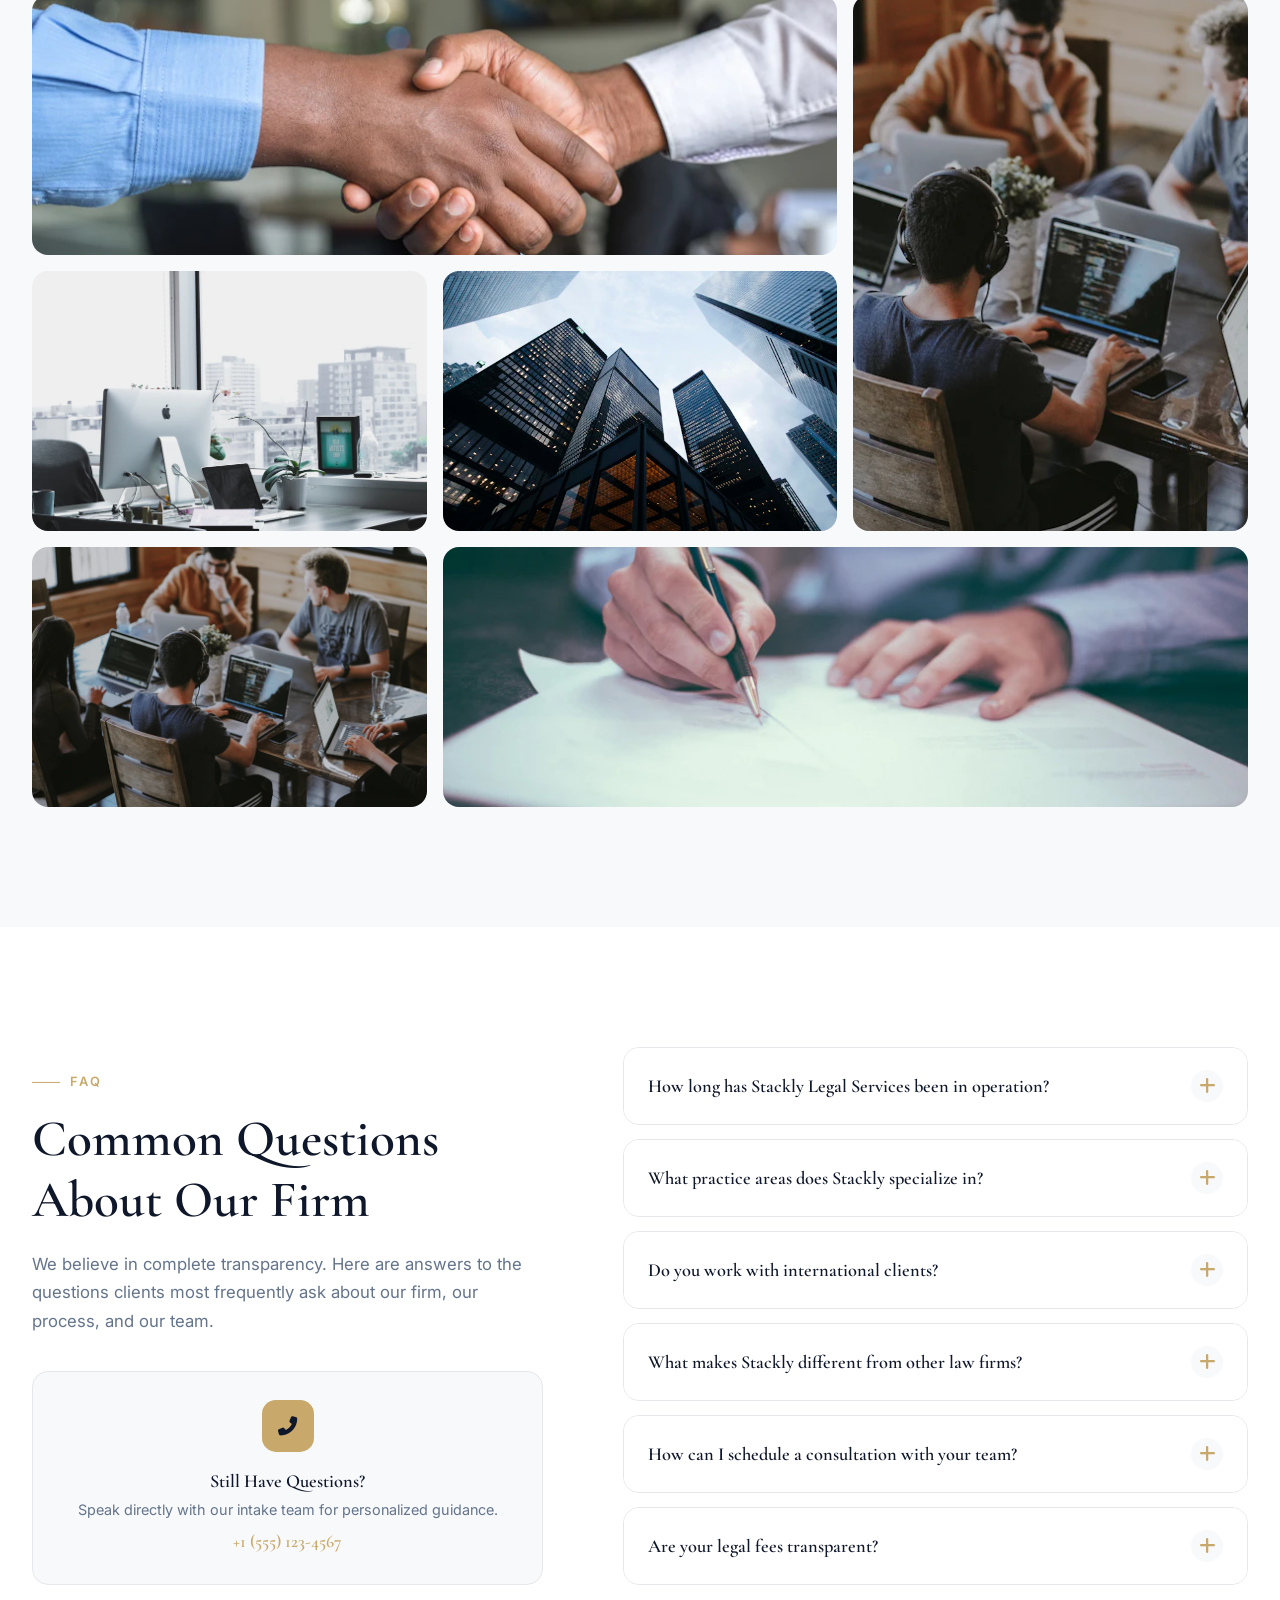
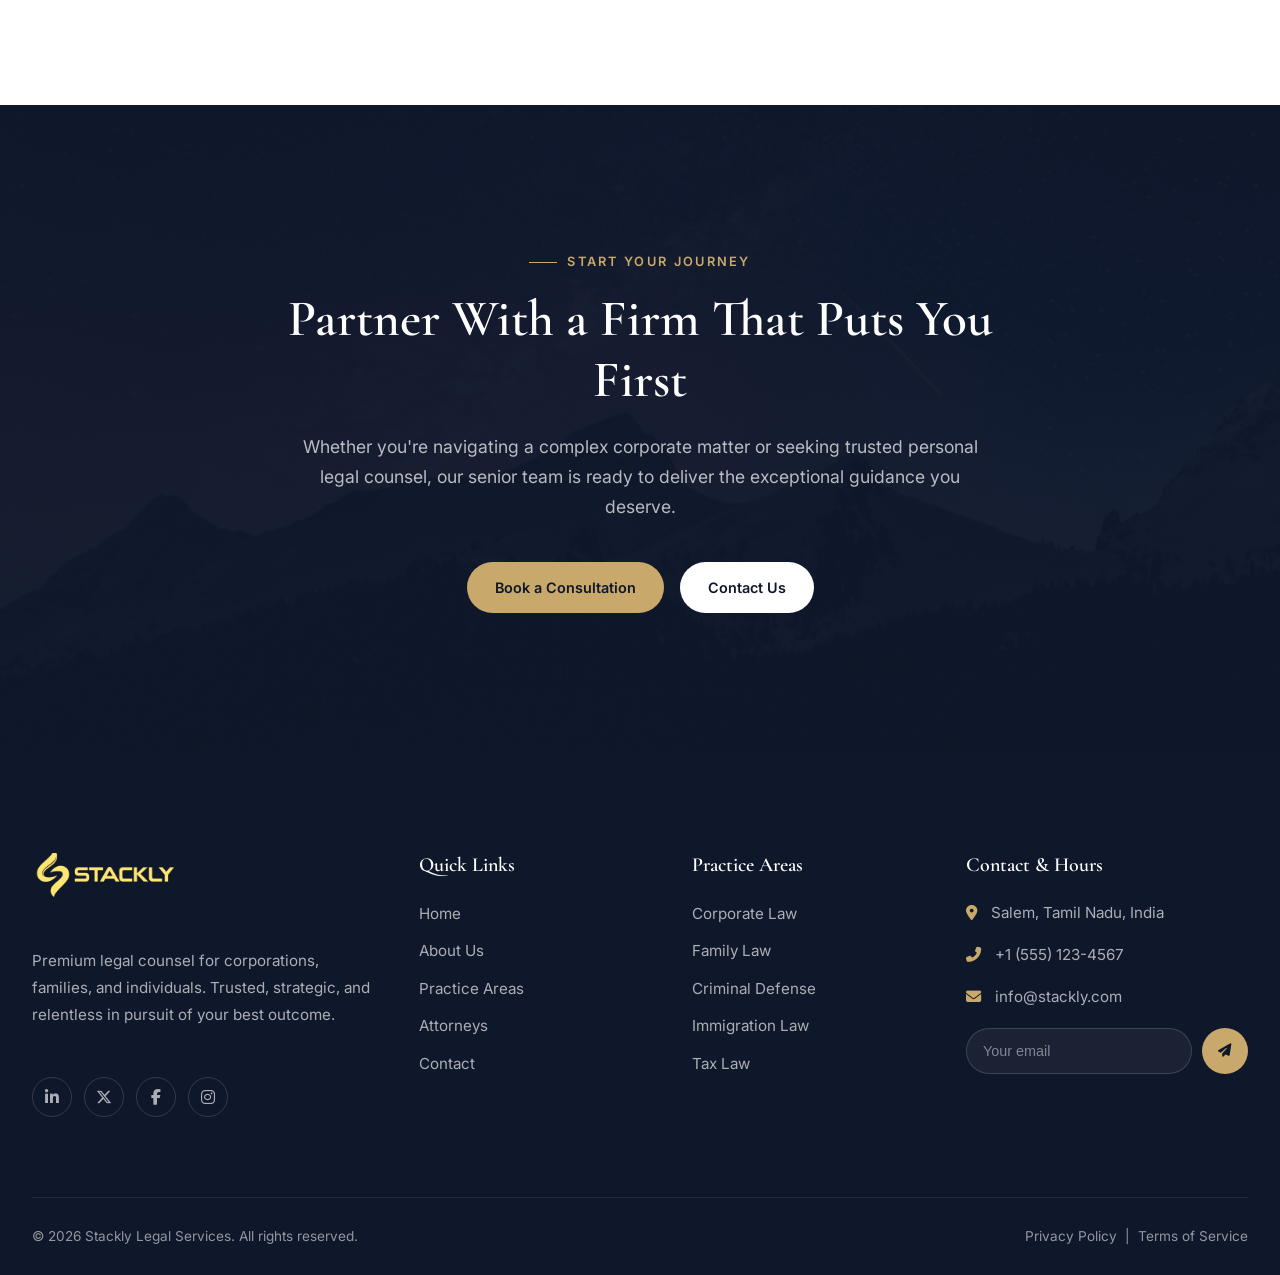
==== commit 78afeb40: "Final Bug Fixes" ====
--- a/about.html
+++ b/about.html
@@ -578,7 +578,7 @@
     </section>
 
     <!-- Section 7: Why Clients Trust Us -->
-    <section class="trust-features" id="trust-features" aria-label="Why clients trust us">
+    <section class="trust-showcase" id="trust-features" aria-label="Why clients trust us">
       <div class="container">
         <div class="section-header section-header--center animate-on-scroll">
           <span class="section-label">Why Trust Us</span>
@@ -586,41 +586,88 @@
           <p class="section-subtitle">Clients choose Stackly for our relentless dedication, strategic clarity, and unwavering professional standards.</p>
         </div>
 
-        <div class="trust-features__grid">
-          <div class="trust-features__row animate-on-scroll">
-            <div class="trust-features__item">
-              <div class="trust-features__icon"><i class="fas fa-award" aria-hidden="true"></i></div>
-              <h3>35+ Years Experience</h3>
-              <p>Over three decades of navigating the most complex legal landscapes for clients worldwide. Our depth of experience is unmatched.</p>
-            </div>
-            <div class="trust-features__item">
-              <div class="trust-features__icon"><i class="fas fa-lock" aria-hidden="true"></i></div>
-              <h3>Absolute Confidentiality</h3>
-              <p>Every client relationship is protected by strict confidentiality protocols. Your trust is our most sacred obligation.</p>
-            </div>
-          </div>
-          <div class="trust-features__row trust-features__row--offset animate-on-scroll">
-            <div class="trust-features__item">
-              <div class="trust-features__icon"><i class="fas fa-headset" aria-hidden="true"></i></div>
-              <h3>24/7 Support</h3>
-              <p>Legal emergencies don't wait for business hours. Our team is available around the clock for urgent consultations and advice.</p>
-            </div>
-            <div class="trust-features__item">
-              <div class="trust-features__icon"><i class="fas fa-chess-knight" aria-hidden="true"></i></div>
-              <h3>Winning Strategies</h3>
-              <p>Our strategic approach combines meticulous research, creative problem-solving, and decisive action for optimal results.</p>
-            </div>
-          </div>
-          <div class="trust-features__row animate-on-scroll">
-            <div class="trust-features__item">
-              <div class="trust-features__icon"><i class="fas fa-comments" aria-hidden="true"></i></div>
-              <h3>Transparent Communication</h3>
-              <p>No surprises, no jargon. We keep you informed at every stage with clear, honest, and proactive updates.</p>
-            </div>
-            <div class="trust-features__item">
-              <div class="trust-features__icon"><i class="fas fa-globe" aria-hidden="true"></i></div>
-              <h3>Global Reach</h3>
-              <p>With offices in Salem, Chennai, and Bangalore, we deliver seamless legal counsel across borders and jurisdictions.</p>
+        <div class="trust-showcase__list">
+          <div class="trust-showcase__item animate-on-scroll">
+            <div class="trust-showcase__marker">
+              <span class="trust-showcase__number">01</span>
+              <span class="trust-showcase__dot" aria-hidden="true"></span>
+            </div>
+            <div class="trust-showcase__card">
+              <div class="trust-showcase__icon"><i class="fas fa-award" aria-hidden="true"></i></div>
+              <div class="trust-showcase__text">
+                <h3>35+ Years Experience</h3>
+                <p>Over three decades of navigating the most complex legal landscapes for clients worldwide. Our depth of experience is unmatched in the industry.</p>
+              </div>
+            </div>
+          </div>
+
+          <div class="trust-showcase__item animate-on-scroll">
+            <div class="trust-showcase__marker">
+              <span class="trust-showcase__number">02</span>
+              <span class="trust-showcase__dot" aria-hidden="true"></span>
+            </div>
+            <div class="trust-showcase__card">
+              <div class="trust-showcase__icon"><i class="fas fa-lock" aria-hidden="true"></i></div>
+              <div class="trust-showcase__text">
+                <h3>Absolute Confidentiality</h3>
+                <p>Every client relationship is protected by strict confidentiality protocols. Your trust is our most sacred and non-negotiable obligation.</p>
+              </div>
+            </div>
+          </div>
+
+          <div class="trust-showcase__item animate-on-scroll">
+            <div class="trust-showcase__marker">
+              <span class="trust-showcase__number">03</span>
+              <span class="trust-showcase__dot" aria-hidden="true"></span>
+            </div>
+            <div class="trust-showcase__card">
+              <div class="trust-showcase__icon"><i class="fas fa-headset" aria-hidden="true"></i></div>
+              <div class="trust-showcase__text">
+                <h3>24/7 Support</h3>
+                <p>Legal emergencies don't wait for business hours. Our team is available around the clock for urgent consultations and immediate advice.</p>
+              </div>
+            </div>
+          </div>
+
+          <div class="trust-showcase__item animate-on-scroll">
+            <div class="trust-showcase__marker">
+              <span class="trust-showcase__number">04</span>
+              <span class="trust-showcase__dot" aria-hidden="true"></span>
+            </div>
+            <div class="trust-showcase__card">
+              <div class="trust-showcase__icon"><i class="fas fa-chess-knight" aria-hidden="true"></i></div>
+              <div class="trust-showcase__text">
+                <h3>Winning Strategies</h3>
+                <p>Our strategic approach combines meticulous research, creative problem-solving, and decisive action for consistently optimal results.</p>
+              </div>
+            </div>
+          </div>
+
+          <div class="trust-showcase__item animate-on-scroll">
+            <div class="trust-showcase__marker">
+              <span class="trust-showcase__number">05</span>
+              <span class="trust-showcase__dot" aria-hidden="true"></span>
+            </div>
+            <div class="trust-showcase__card">
+              <div class="trust-showcase__icon"><i class="fas fa-comments" aria-hidden="true"></i></div>
+              <div class="trust-showcase__text">
+                <h3>Transparent Communication</h3>
+                <p>No surprises, no jargon. We keep you informed at every stage with clear, honest, and proactive updates on your case.</p>
+              </div>
+            </div>
+          </div>
+
+          <div class="trust-showcase__item animate-on-scroll">
+            <div class="trust-showcase__marker">
+              <span class="trust-showcase__number">06</span>
+              <span class="trust-showcase__dot" aria-hidden="true"></span>
+            </div>
+            <div class="trust-showcase__card">
+              <div class="trust-showcase__icon"><i class="fas fa-globe" aria-hidden="true"></i></div>
+              <div class="trust-showcase__text">
+                <h3>Global Reach</h3>
+                <p>With offices in Salem, Chennai, and Bangalore, we deliver seamless legal counsel across borders and international jurisdictions.</p>
+              </div>
             </div>
           </div>
         </div>
@@ -702,14 +749,14 @@
 
         <div class="culture__gallery">
           <div class="culture__item culture__item--large animate-on-scroll">
-            <img src="assets/images/gallery1.webp" alt="Stackly team collaborating in a modern conference room with glass walls" loading="lazy">
+            <img src="assets/images/team.webp" alt="Stackly team collaborating in a modern conference room with glass walls" loading="lazy">
             <div class="culture__caption">
               <h3>Team Collaboration</h3>
               <p>Our open-door culture fosters idea exchange and mentorship at every level.</p>
             </div>
           </div>
           <div class="culture__item culture__item--tall animate-on-scroll">
-            <img src="assets/images/gallery2.webp" alt="Attorneys in a high-level strategy meeting around a mahogany conference table" loading="lazy">
+            <img src="assets/images/meeting.webp" alt="Attorneys in a high-level strategy meeting around a mahogany conference table" loading="lazy">
             <div class="culture__caption">
               <h3>Strategy Sessions</h3>
               <p>Senior partners lead weekly case strategy reviews with the full team.</p>
@@ -852,10 +899,10 @@
           </a>
           <p>Premium legal counsel for corporations, families, and individuals. Trusted, strategic, and relentless in pursuit of your best outcome.</p>
           <div class="footer__social" aria-label="Social media links">
-            <a href="#" aria-label="LinkedIn"><i class="fab fa-linkedin-in" aria-hidden="true"></i></a>
-            <a href="#" aria-label="X"><i class="fab fa-x-twitter" aria-hidden="true"></i></a>
-            <a href="#" aria-label="Facebook"><i class="fab fa-facebook-f" aria-hidden="true"></i></a>
-            <a href="#" aria-label="Instagram"><i class="fab fa-instagram" aria-hidden="true"></i></a>
+            <a href="404.html" aria-label="LinkedIn"><i class="fab fa-linkedin-in" aria-hidden="true"></i></a>
+            <a href="404.html" aria-label="X"><i class="fab fa-x-twitter" aria-hidden="true"></i></a>
+            <a href="404.html" aria-label="Facebook"><i class="fab fa-facebook-f" aria-hidden="true"></i></a>
+            <a href="404.html" aria-label="Instagram"><i class="fab fa-instagram" aria-hidden="true"></i></a>
           </div>
         </div>
 
@@ -896,15 +943,6 @@
             <span>info@stackly.com</span>
           </div>
 
-          <div class="footer__hours-row">
-            <span>Mon — Fri</span>
-            <span>9:00 AM — 6:00 PM</span>
-          </div>
-          <div class="footer__hours-row">
-            <span>Saturday</span>
-            <span>By Appointment</span>
-          </div>
-
           <form class="footer__newsletter" aria-label="Footer newsletter">
             <label for="footer-email" class="sr-only">Email address</label>
             <input type="email" id="footer-email" name="email" placeholder="Your email" required>
--- a/css/shared.css
+++ b/css/shared.css
@@ -543,7 +543,7 @@
   content: '';
   position: absolute;
   inset: 0;
-  background-image: url('../images/justice.webp');
+  background-image: url('../assets/images/justice.webp');
   background-size: cover;
   background-position: center;
   opacity: 0.06;
@@ -585,7 +585,7 @@
 
 .mobile-drawer__logo img {
   height: 88px;
-  width: 88px;
+  width: auto;
   filter: brightness(0) invert(78%) sepia(48%) saturate(450%) hue-rotate(355deg);
 }
 
@@ -809,6 +809,7 @@
 .footer__brand {
   display: flex;
   flex-direction: column;
+  margin-top: -30px;
 }
 
 .footer__brand > a {
@@ -820,6 +821,7 @@
   height: 104px;
   width: auto;
   margin-bottom: 20px;
+  padding-top: 4px;
   filter: brightness(0) invert(78%) sepia(48%) saturate(450%) hue-rotate(355deg) brightness(1.1);
 }
 
@@ -1104,6 +1106,31 @@
     grid-template-columns: 1fr 1fr;
     gap: 40px;
   }
+
+  .footer__brand {
+    margin-top: 0;
+    align-items: center;
+  }
+
+  .footer__title {
+    text-align: center;
+  }
+
+  .footer__list {
+    text-align: center;
+  }
+
+  .footer__contact {
+    text-align: center;
+  }
+
+  .footer__contact-item {
+    justify-content: center;
+  }
+
+  .footer__newsletter {
+    justify-content: center;
+  }
 }
 
 @media (max-width: 992px) {
@@ -1148,12 +1175,34 @@
     padding-bottom: 60px;
   }
 
+  .footer__brand {
+    margin-top: 0;
+    align-items: center;
+  }
+
   .footer__brand img {
     height: 92px;
   }
 
   .footer__title {
     font-size: 1.15rem;
+    text-align: center;
+  }
+
+  .footer__list {
+    text-align: center;
+  }
+
+  .footer__contact {
+    text-align: center;
+  }
+
+  .footer__contact-item {
+    justify-content: center;
+  }
+
+  .footer__newsletter {
+    justify-content: center;
   }
 
   .footer__bottom {
@@ -1215,6 +1264,10 @@
   .footer__grid {
     grid-template-columns: 1fr;
     gap: 28px;
+  }
+
+  .footer__brand {
+    margin-top: 0;
   }
 }
 
--- a/css/about.css
+++ b/css/about.css
@@ -538,7 +538,7 @@
 .story__milestones-track::before {
   content: '';
   position: absolute;
-  top: 0;
+  top: 28px;
   left: 0;
   right: 0;
   height: 3px;
@@ -548,7 +548,7 @@
 .story__milestones-track::after {
   content: '';
   position: absolute;
-  top: 0;
+  top: 28px;
   left: 0;
   height: 3px;
   background: var(--color-secondary);
@@ -651,10 +651,12 @@
 
 .who-we-are__visual {
   position: relative;
+  overflow: visible;
 }
 
 .who-we-are__image-stack {
   position: relative;
+  overflow: visible;
 }
 
 .who-we-are__img-1 {
@@ -666,7 +668,7 @@
 .who-we-are__img-2 {
   position: absolute;
   bottom: -40px;
-  left: -32px;
+  left: -16px;
   width: 55%;
   border-radius: 16px;
   box-shadow: var(--shadow-elevated);
@@ -676,7 +678,7 @@
 .who-we-are__values-badge {
   position: absolute;
   top: -20px;
-  right: -20px;
+  right: 0;
   background: var(--color-primary);
   color: var(--color-card);
   padding: 20px 28px;
@@ -1019,70 +1021,133 @@
 }
 
 /* ---------- Section 7: Why Clients Trust Us ---------- */
-.trust-features {
+.trust-showcase {
   padding: var(--section-padding) 0;
   background: var(--color-card);
 }
 
-.trust-features__grid {
+.trust-showcase__list {
   display: flex;
   flex-direction: column;
-  gap: 28px;
-}
-
-.trust-features__row {
-  display: grid;
-  grid-template-columns: repeat(2, 1fr);
-  gap: 28px;
-}
-
-.trust-features__row--offset {
-  margin-left: 0;
-}
-
-.trust-features__item {
+  gap: 0;
+  max-width: 860px;
+  margin: 0 auto;
+  position: relative;
+}
+
+.trust-showcase__list::before {
+  content: '';
+  position: absolute;
+  left: 27px;
+  top: 0;
+  bottom: 0;
+  width: 2px;
+  background: linear-gradient(to bottom, var(--color-border) 0%, var(--color-secondary) 50%, var(--color-border) 100%);
+  opacity: 0.5;
+}
+
+.trust-showcase__item {
+  display: flex;
+  align-items: flex-start;
+  gap: 32px;
+  padding: 32px 0;
+  position: relative;
+}
+
+.trust-showcase__item + .trust-showcase__item {
+  border-top: none;
+}
+
+.trust-showcase__marker {
+  display: flex;
+  flex-direction: column;
+  align-items: center;
+  gap: 8px;
+  min-width: 56px;
+  flex-shrink: 0;
+  position: relative;
+  z-index: 1;
+}
+
+.trust-showcase__number {
+  font-family: var(--font-heading);
+  font-size: 1.6rem;
+  font-weight: 700;
+  color: var(--color-secondary);
+  line-height: 1;
+  width: 56px;
+  height: 56px;
+  display: flex;
+  align-items: center;
+  justify-content: center;
+  border-radius: 50%;
+  background: var(--color-card);
+  border: 2px solid var(--color-secondary);
+  transition: background var(--transition-base), color var(--transition-base), transform var(--transition-base);
+}
+
+.trust-showcase__item:hover .trust-showcase__number {
+  background: var(--color-secondary);
+  color: var(--color-primary);
+  transform: scale(1.1);
+}
+
+.trust-showcase__dot {
+  width: 10px;
+  height: 10px;
+  border-radius: 50%;
+  background: var(--color-secondary);
+  opacity: 0.4;
+}
+
+.trust-showcase__card {
   display: flex;
   gap: 20px;
   align-items: flex-start;
-  padding: 32px;
+  flex: 1;
+  padding: 28px 32px;
   border-radius: var(--radius-md);
   border: 1px solid var(--color-border);
+  background: var(--color-card);
   transition: border-color var(--transition-base), box-shadow var(--transition-base), transform var(--transition-base);
 }
 
-.trust-features__item:hover {
+.trust-showcase__item:hover .trust-showcase__card {
   border-color: var(--color-secondary);
   box-shadow: var(--shadow-card);
-  transform: translateY(-4px);
-}
-
-.trust-features__icon {
-  width: 56px;
-  height: 56px;
-  min-width: 56px;
-  border-radius: 14px;
-  background: rgba(200, 169, 107, 0.12);
+  transform: translateX(6px);
+}
+
+.trust-showcase__icon {
+  width: 52px;
+  height: 52px;
+  min-width: 52px;
+  border-radius: 12px;
+  background: rgba(200, 169, 107, 0.1);
   display: flex;
   align-items: center;
   justify-content: center;
-  font-size: 1.3rem;
+  font-size: 1.2rem;
   color: var(--color-secondary);
   transition: background var(--transition-base), color var(--transition-base);
 }
 
-.trust-features__item:hover .trust-features__icon {
+.trust-showcase__item:hover .trust-showcase__icon {
   background: var(--color-secondary);
   color: var(--color-primary);
 }
 
-.trust-features__item h3 {
+.trust-showcase__text h3 {
   font-size: 1.15rem;
+  font-weight: 600;
   margin-bottom: 8px;
-}
-
-.trust-features__item p {
-  font-size: 0.95rem;
-  line-height: 1.6;
+  color: var(--color-text);
+}
+
+.trust-showcase__text p {
+  font-size: 0.92rem;
+  line-height: 1.65;
+  color: var(--color-muted);
 }
 
 /* ---------- Section 8: Awards & Recognitions ---------- */
@@ -1231,6 +1296,7 @@
 .culture__item--tall {
   grid-column: 3 / 4;
   grid-row: 1 / 3;
+  min-height: 480px;
 }
 
 .culture__item:nth-child(3) {
@@ -1557,10 +1623,6 @@
   .awards__grid {
     grid-template-columns: repeat(2, 1fr);
   }
-
-  .trust-features__row--offset {
-    margin-left: 0;
-  }
 }
 
 @media (max-width: 1100px) {
@@ -1573,17 +1635,13 @@
 
   .who-we-are__img-2 {
     bottom: -24px;
-    left: -16px;
+    left: -8px;
     width: 50%;
   }
 
   .about-faq__info {
     position: relative;
     top: auto;
-  }
-
-  .trust-features__row {
-    grid-template-columns: 1fr;
   }
 
   .story__milestones-track {
@@ -1634,6 +1692,7 @@
   .culture__item--tall {
     grid-column: auto;
     grid-row: auto;
+    min-height: 320px;
   }
 
   .culture__item:nth-child(3),
@@ -1726,6 +1785,28 @@
     grid-template-columns: repeat(2, 1fr);
   }
 
+  .trust-showcase__list::before {
+    left: 23px;
+  }
+
+  .trust-showcase__number {
+    width: 48px;
+    height: 48px;
+    font-size: 1.4rem;
+  }
+
+  .trust-showcase__card {
+    padding: 24px;
+    gap: 16px;
+  }
+
+  .trust-showcase__icon {
+    width: 46px;
+    height: 46px;
+    min-width: 46px;
+    font-size: 1.1rem;
+  }
+
   .culture__gallery {
     grid-template-columns: 1fr 1fr;
     grid-template-rows: 200px 200px 200px;
@@ -1739,6 +1820,7 @@
   .culture__item--tall {
     grid-column: auto;
     grid-row: auto;
+    min-height: 280px;
   }
 
   .culture__item:nth-child(3),
@@ -1882,11 +1964,40 @@
     font-size: 1rem;
   }
 
-  .trust-features__item {
-    padding: 24px 20px;
-    flex-direction: column;
-    text-align: center;
-    align-items: center;
+  .trust-showcase__item {
+    gap: 24px;
+    padding: 24px 0;
+  }
+
+  .trust-showcase__list::before {
+    left: 21px;
+  }
+
+  .trust-showcase__number {
+    width: 44px;
+    height: 44px;
+    font-size: 1.3rem;
+  }
+
+  .trust-showcase__card {
+    padding: 22px 20px;
+    gap: 14px;
+  }
+
+  .trust-showcase__icon {
+    width: 42px;
+    height: 42px;
+    min-width: 42px;
+    font-size: 1rem;
+  }
+
+  .trust-showcase__text h3 {
+    font-size: 1.05rem;
+    margin-bottom: 6px;
+  }
+
+  .trust-showcase__text p {
+    font-size: 0.88rem;
   }
 
   .about-cta__content h2 {
@@ -1915,13 +2026,13 @@
   .who-we-are__img-2 {
     width: 45%;
     bottom: -16px;
-    left: -8px;
+    left: 0;
     border-width: 3px;
   }
 
   .who-we-are__values-badge {
     top: -12px;
-    right: -8px;
+    right: 0;
     padding: 14px 18px;
   }
 }
@@ -1965,6 +2076,56 @@
     height: 50px;
     font-size: 1.2rem;
   }
+
+  .trust-showcase__item {
+    flex-direction: column;
+    align-items: stretch;
+    gap: 0;
+    padding: 0;
+  }
+
+  .trust-showcase__marker {
+    flex-direction: row;
+    gap: 12px;
+    min-width: auto;
+    margin-bottom: 12px;
+  }
+
+  .trust-showcase__list::before {
+    display: none;
+  }
+
+  .trust-showcase__number {
+    width: 40px;
+    height: 40px;
+    font-size: 1.15rem;
+  }
+
+  .trust-showcase__dot {
+    display: none;
+  }
+
+  .trust-showcase__card {
+    padding: 20px;
+    gap: 14px;
+  }
+
+  .trust-showcase__icon {
+    width: 40px;
+    height: 40px;
+    min-width: 40px;
+    font-size: 0.95rem;
+  }
+
+  .trust-showcase__text h3 {
+    font-size: 1rem;
+    margin-bottom: 6px;
+  }
+
+  .trust-showcase__text p {
+    font-size: 0.85rem;
+    line-height: 1.6;
+  }
 }
 
 @media (max-width: 430px) {
@@ -1982,6 +2143,18 @@
 
   .journey__card {
     padding: 22px;
+  }
+
+  .trust-showcase__card {
+    padding: 18px;
+    gap: 12px;
+  }
+
+  .trust-showcase__icon {
+    width: 38px;
+    height: 38px;
+    min-width: 38px;
+    font-size: 0.9rem;
   }
 }
 
@@ -2013,6 +2186,33 @@
     height: 52px;
     font-size: 1.2rem;
   }
+
+  .trust-showcase__number {
+    width: 36px;
+    height: 36px;
+    font-size: 1rem;
+  }
+
+  .trust-showcase__card {
+    padding: 16px;
+    gap: 10px;
+  }
+
+  .trust-showcase__icon {
+    width: 36px;
+    height: 36px;
+    min-width: 36px;
+    font-size: 0.85rem;
+  }
+
+  .trust-showcase__text h3 {
+    font-size: 0.92rem;
+  }
+
+  .trust-showcase__text p {
+    font-size: 0.8rem;
+    line-height: 1.55;
+  }
 }
 
 @media (max-width: 360px) {
@@ -2031,6 +2231,19 @@
   .leadership__grid {
     gap: 20px;
   }
+
+  .trust-showcase__card {
+    padding: 14px;
+    gap: 10px;
+  }
+
+  .trust-showcase__text h3 {
+    font-size: 0.88rem;
+  }
+
+  .trust-showcase__text p {
+    font-size: 0.78rem;
+  }
 }
 
 @media (max-width: 320px) {
@@ -2042,4 +2255,36 @@
     font-size: 0.82rem;
     padding: 12px 22px;
   }
-}
+
+  .trust-showcase__marker {
+    margin-bottom: 10px;
+  }
+
+  .trust-showcase__number {
+    width: 34px;
+    height: 34px;
+    font-size: 0.95rem;
+  }
+
+  .trust-showcase__card {
+    padding: 14px 12px;
+    gap: 8px;
+  }
+
+  .trust-showcase__icon {
+    width: 34px;
+    height: 34px;
+    min-width: 34px;
+    font-size: 0.8rem;
+  }
+
+  .trust-showcase__text h3 {
+    font-size: 0.85rem;
+    margin-bottom: 4px;
+  }
+
+  .trust-showcase__text p {
+    font-size: 0.75rem;
+    line-height: 1.5;
+  }
+}
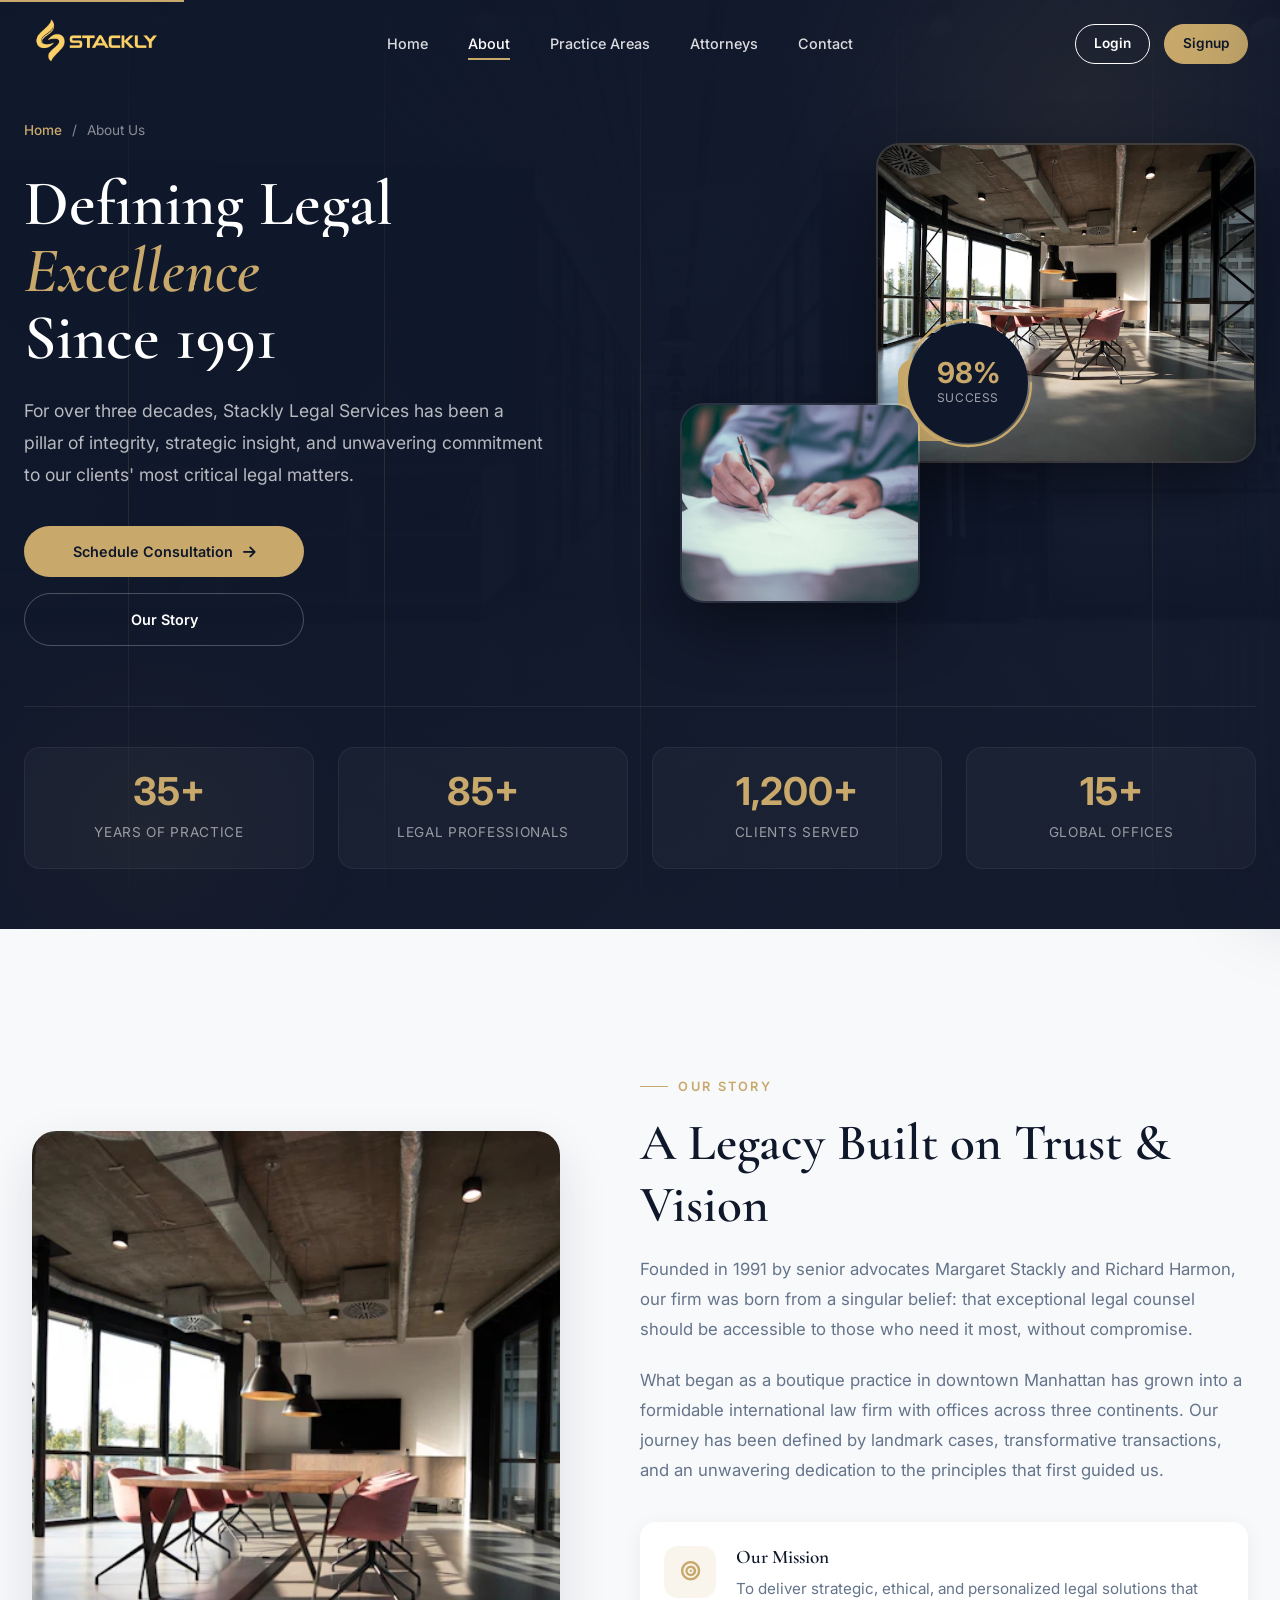
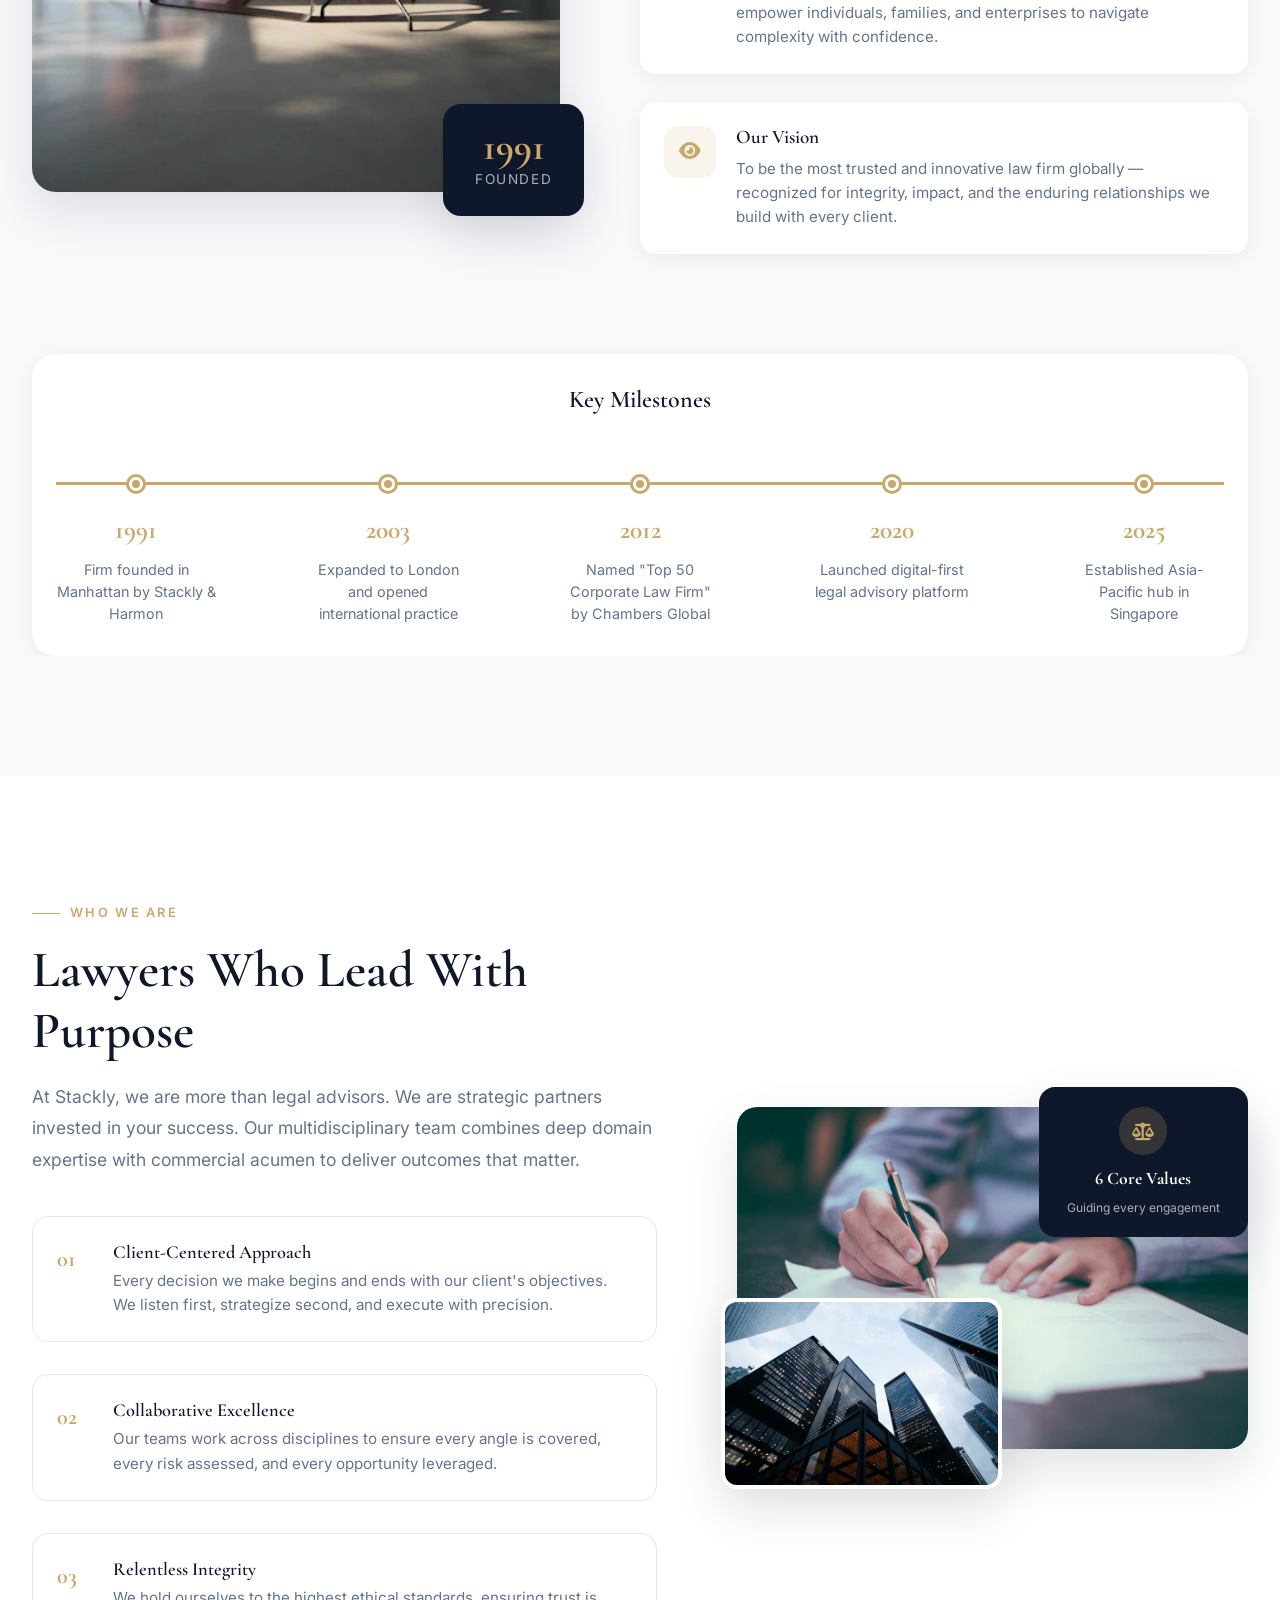
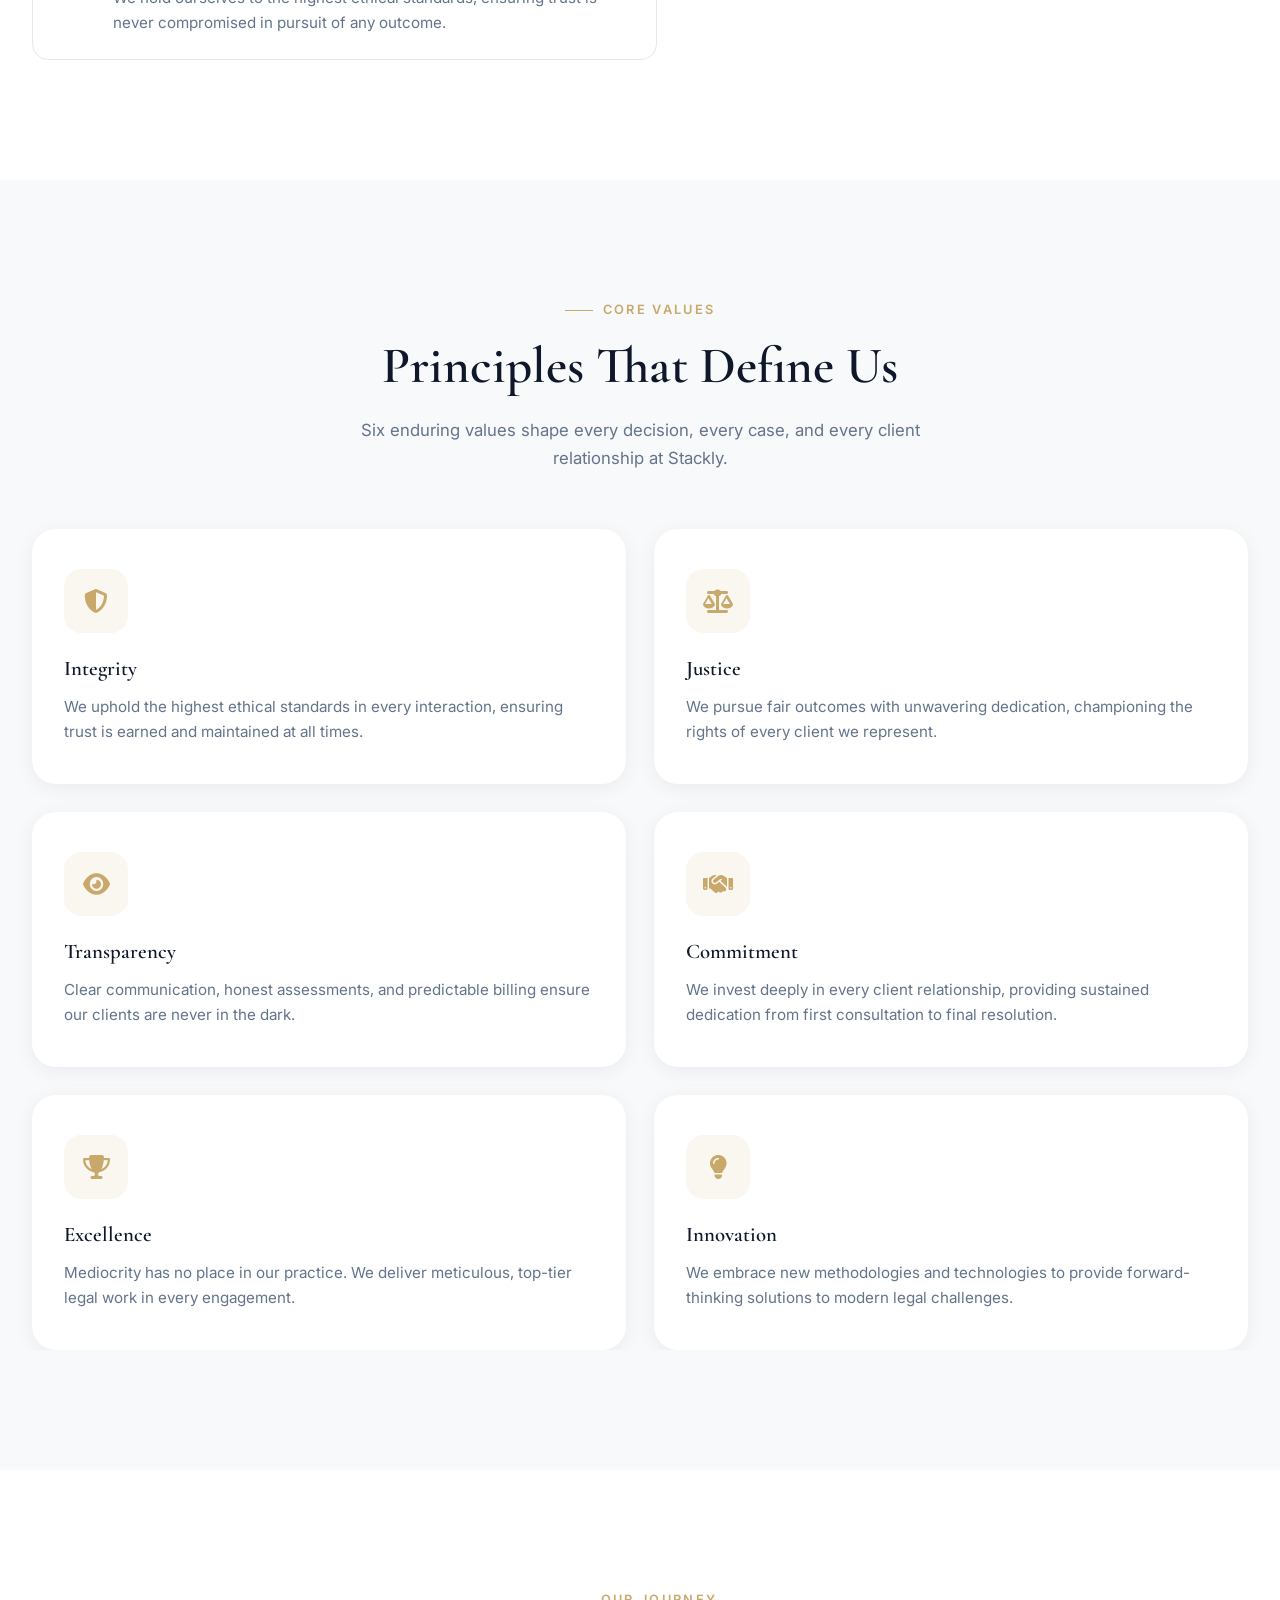
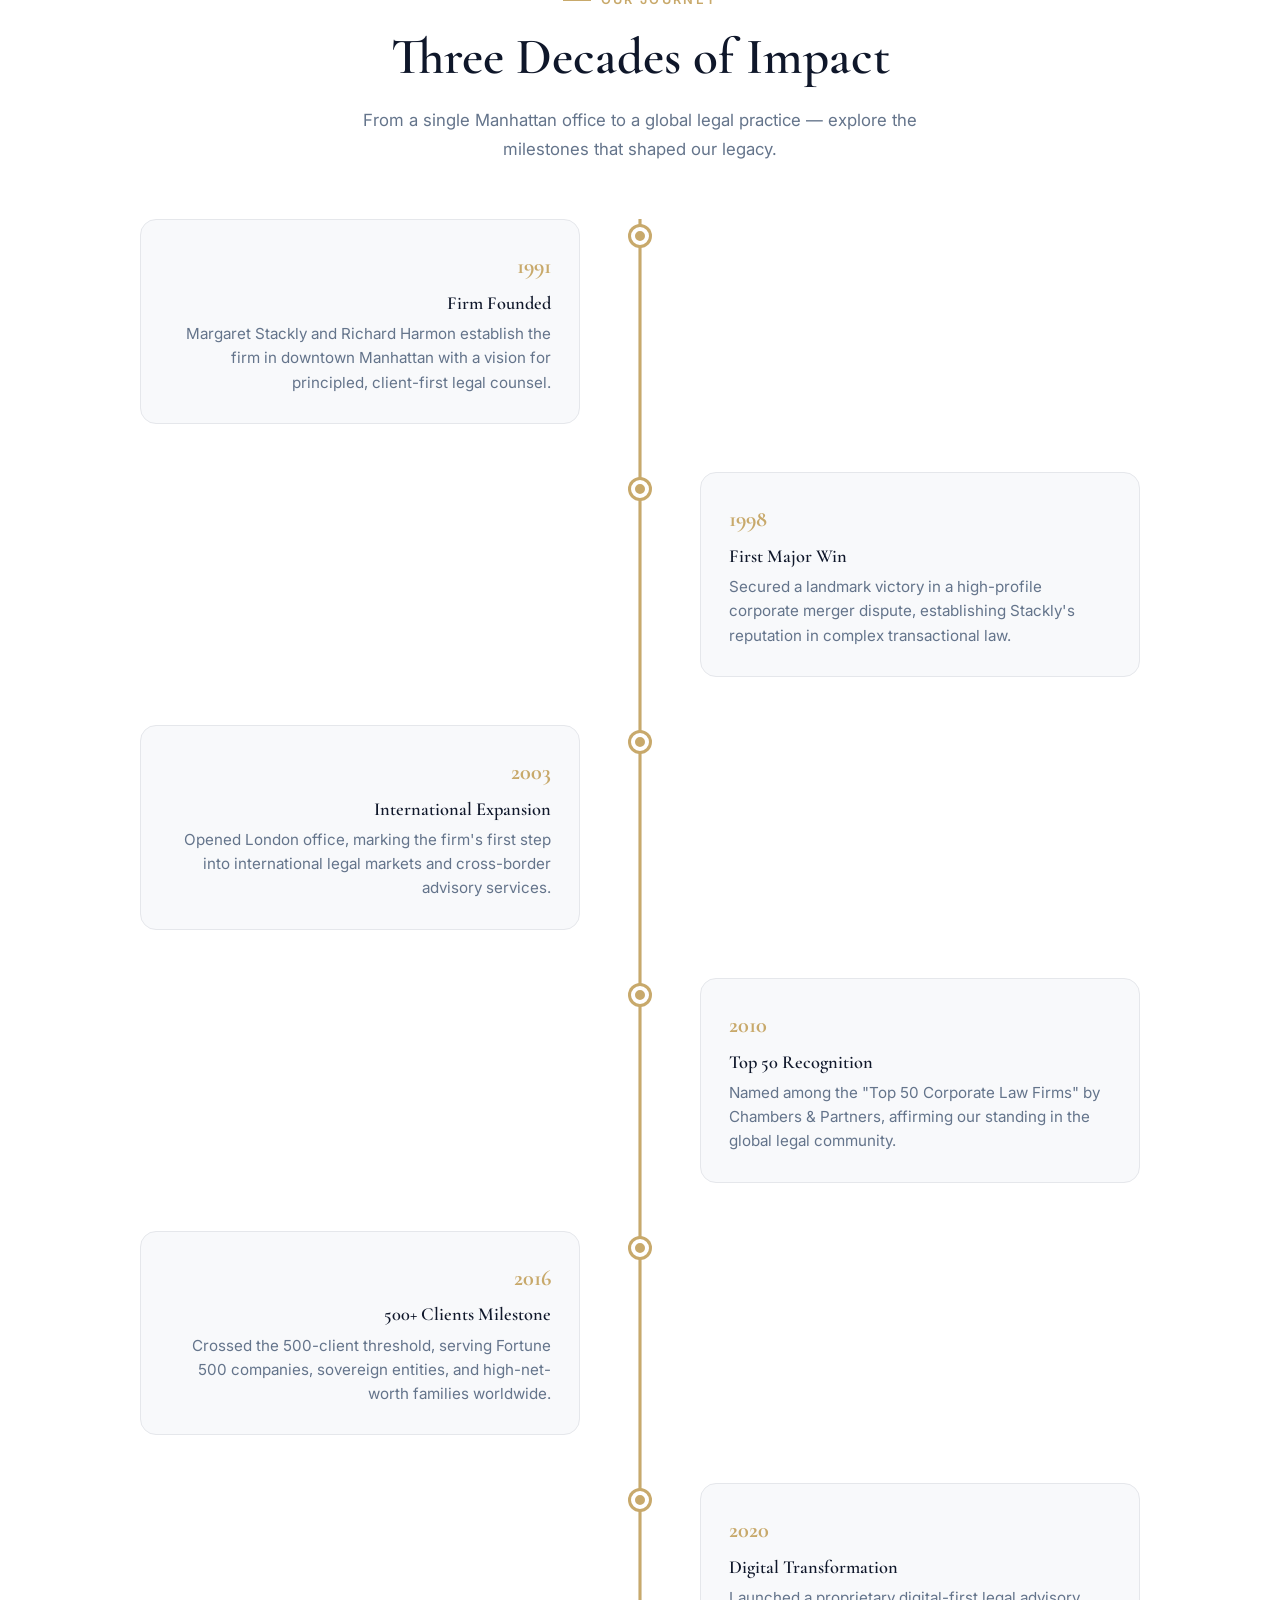
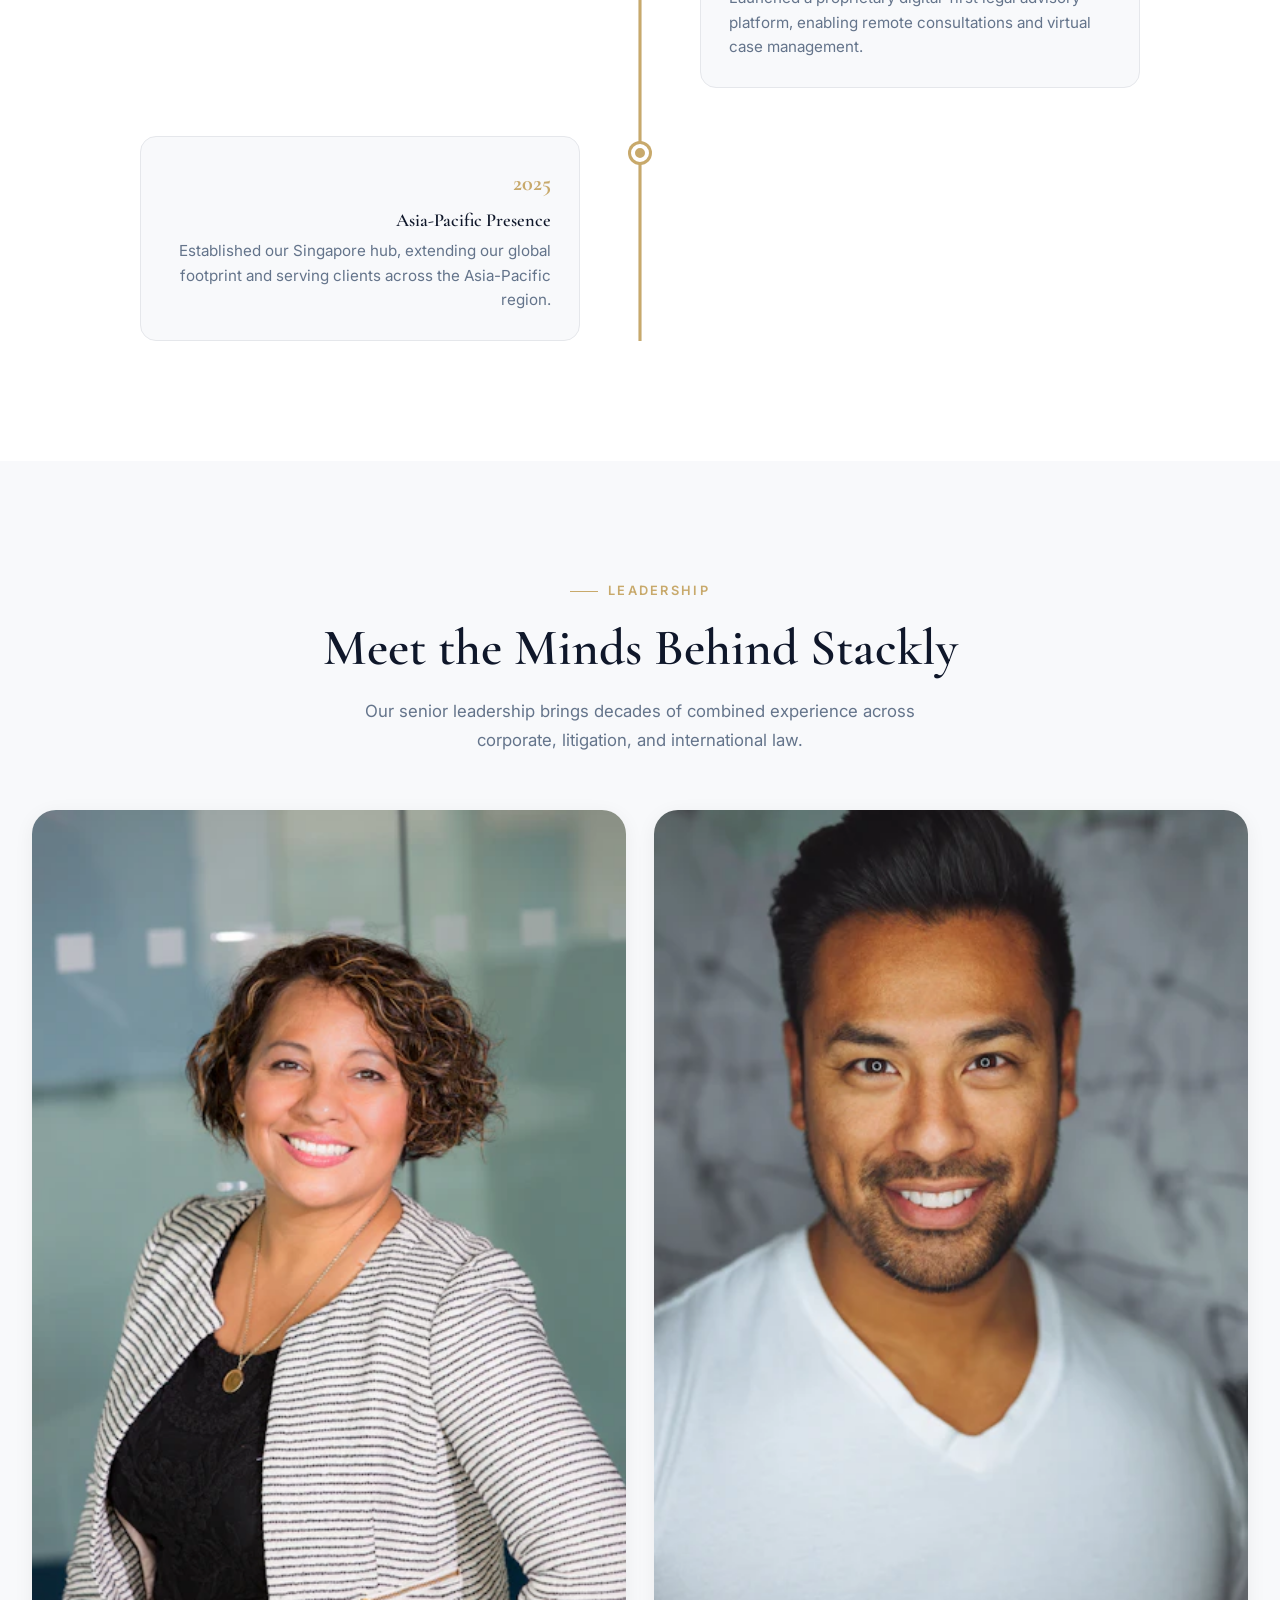
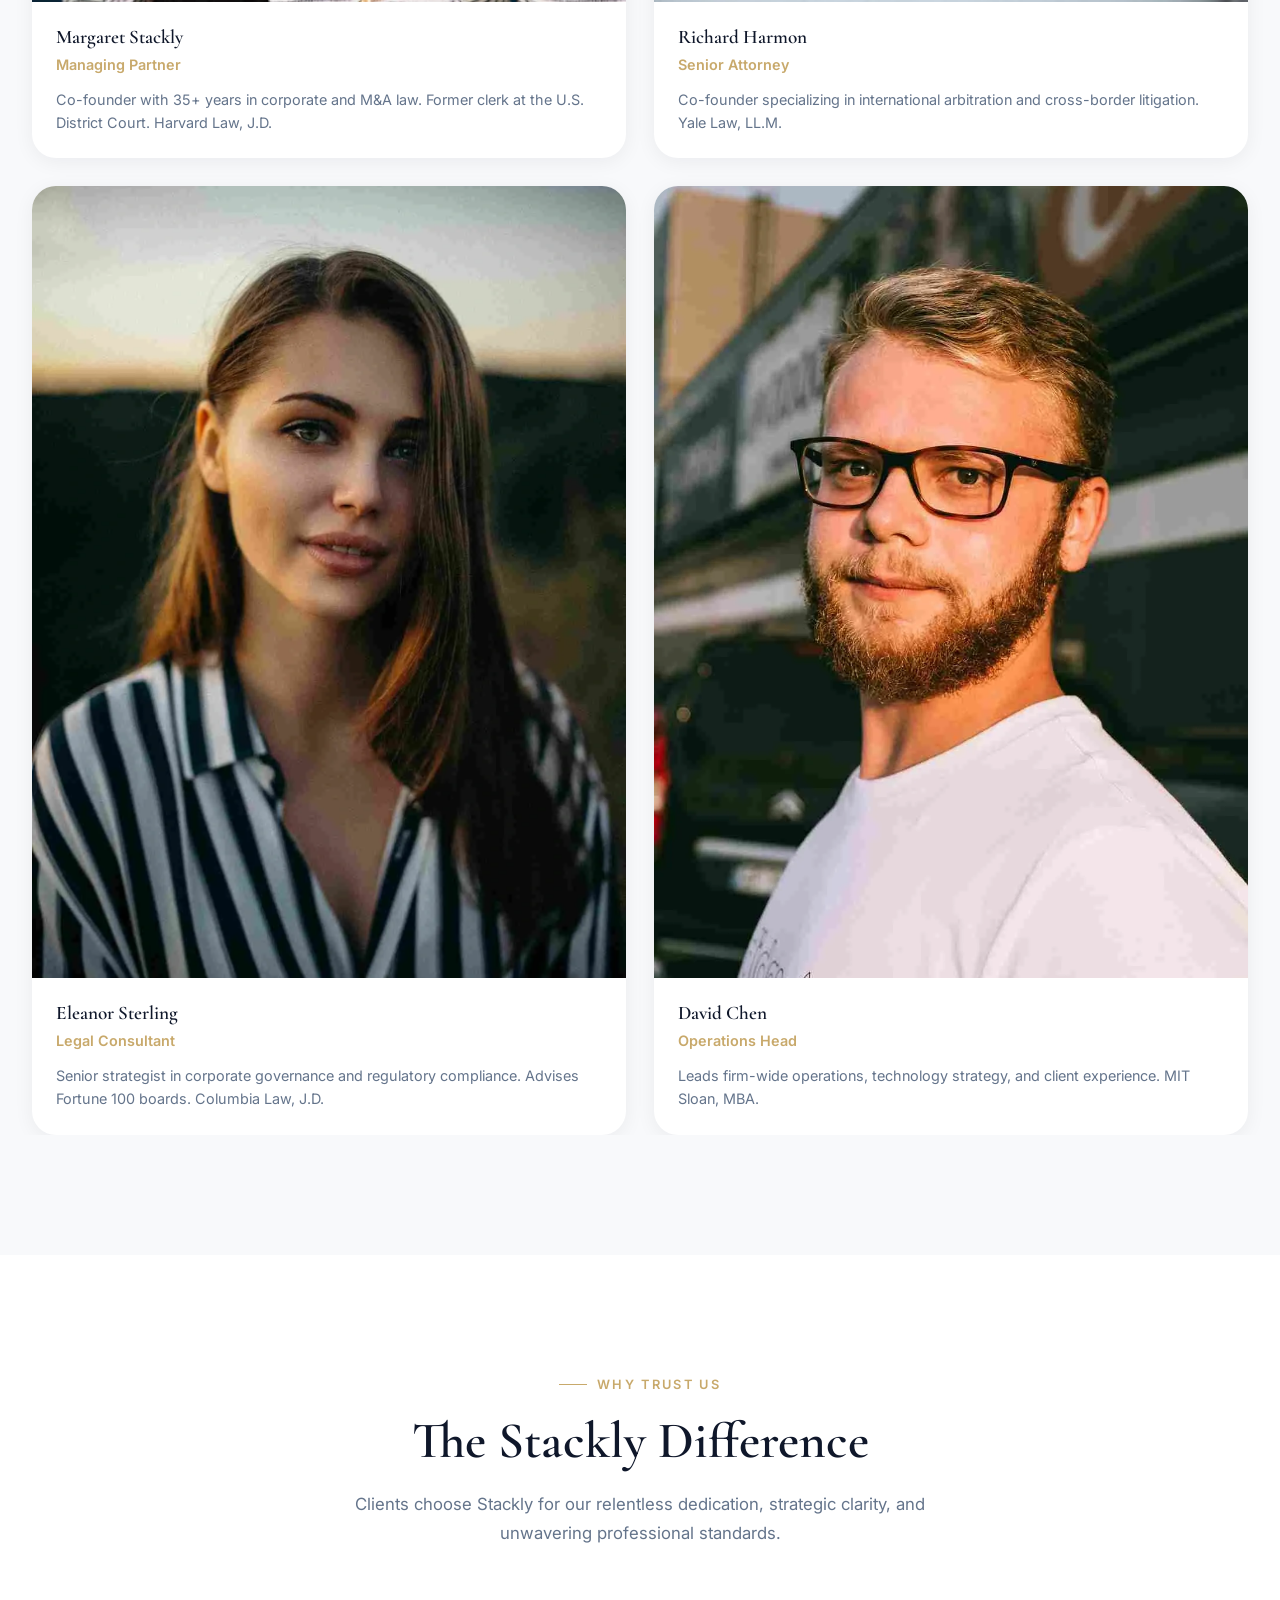
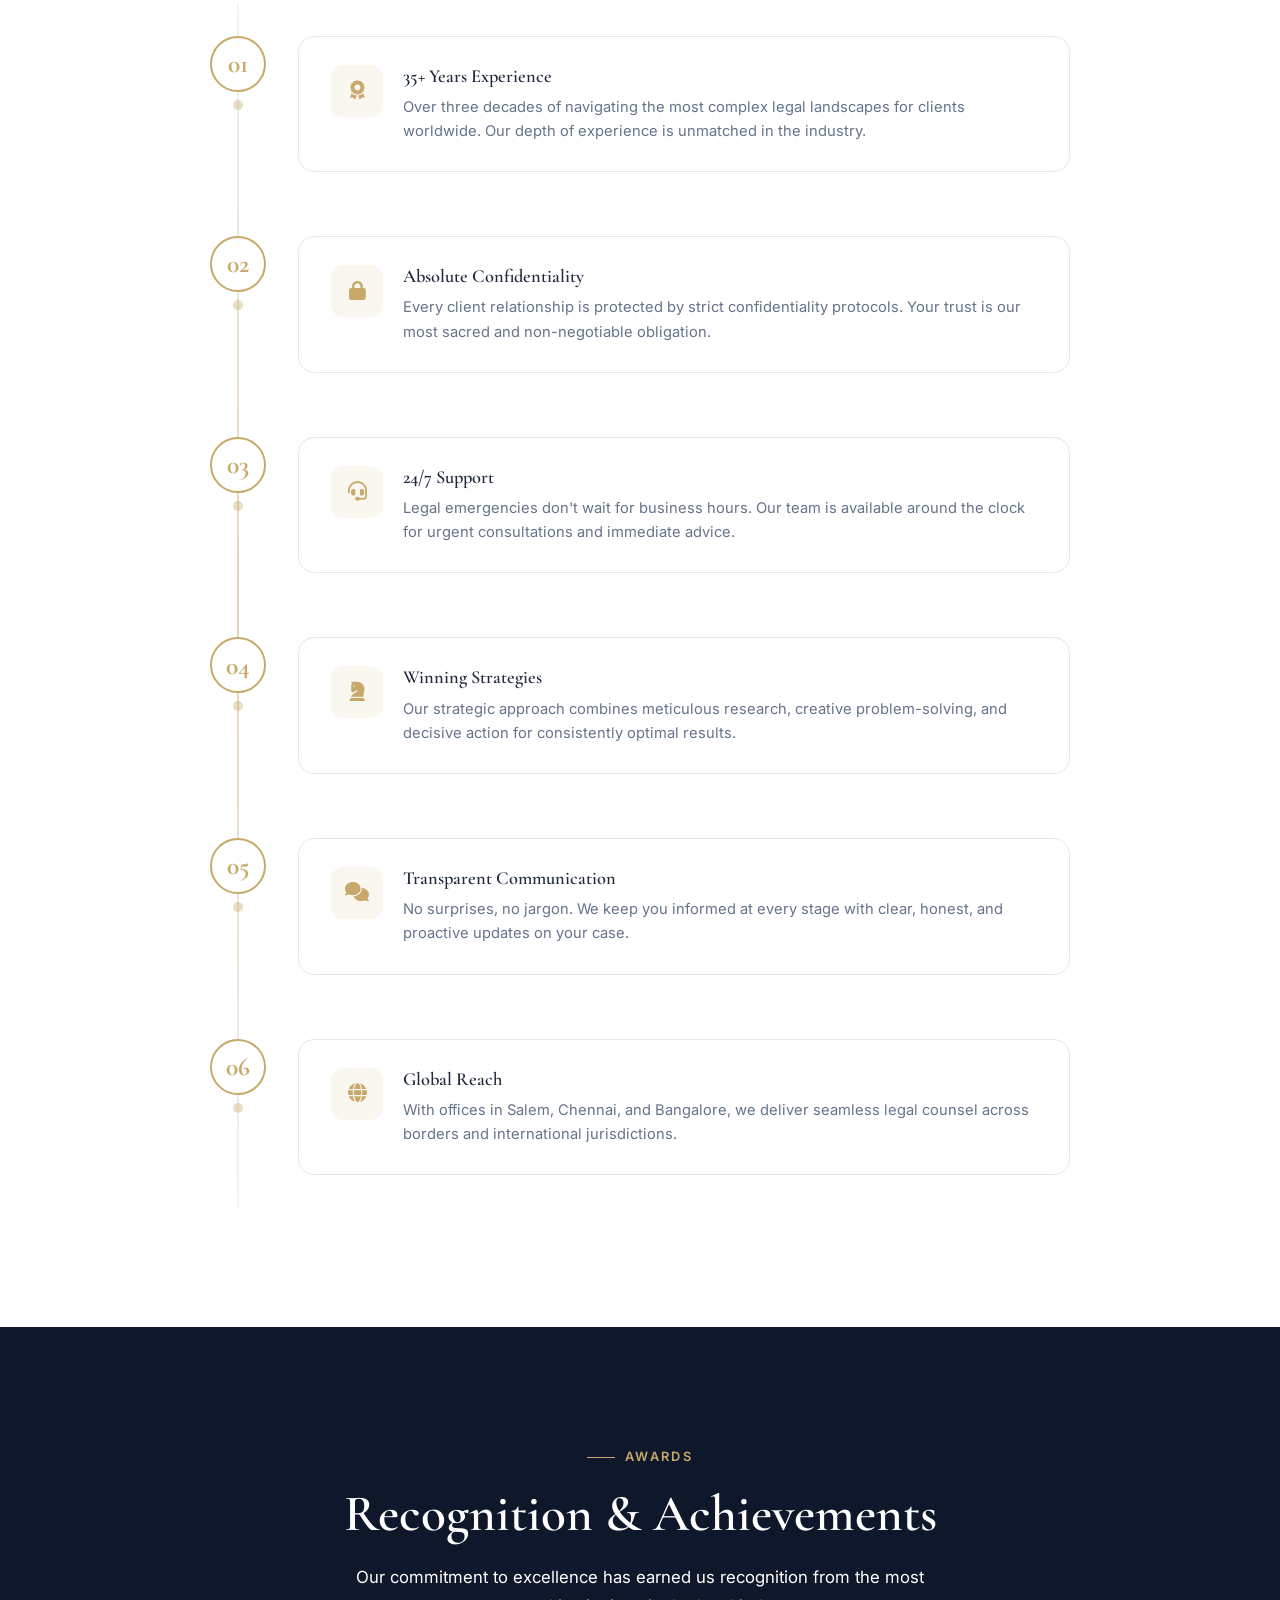
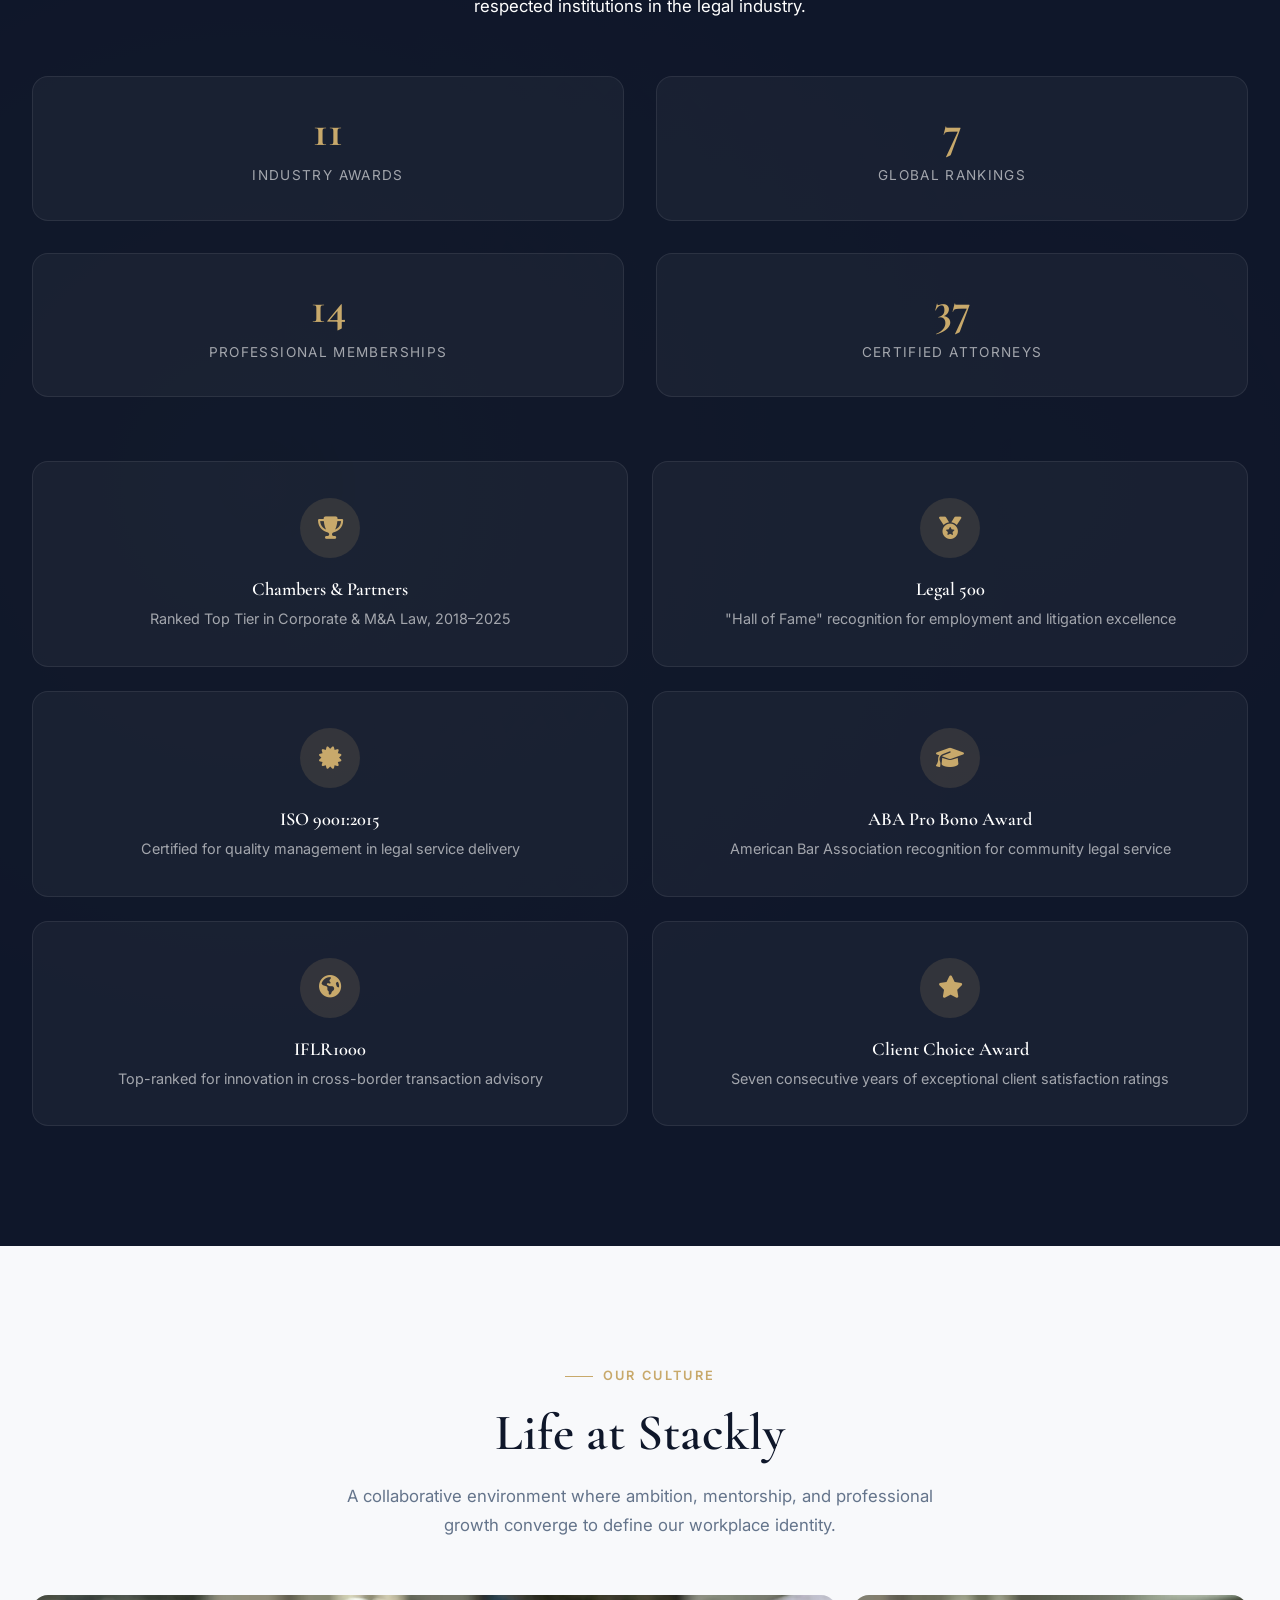
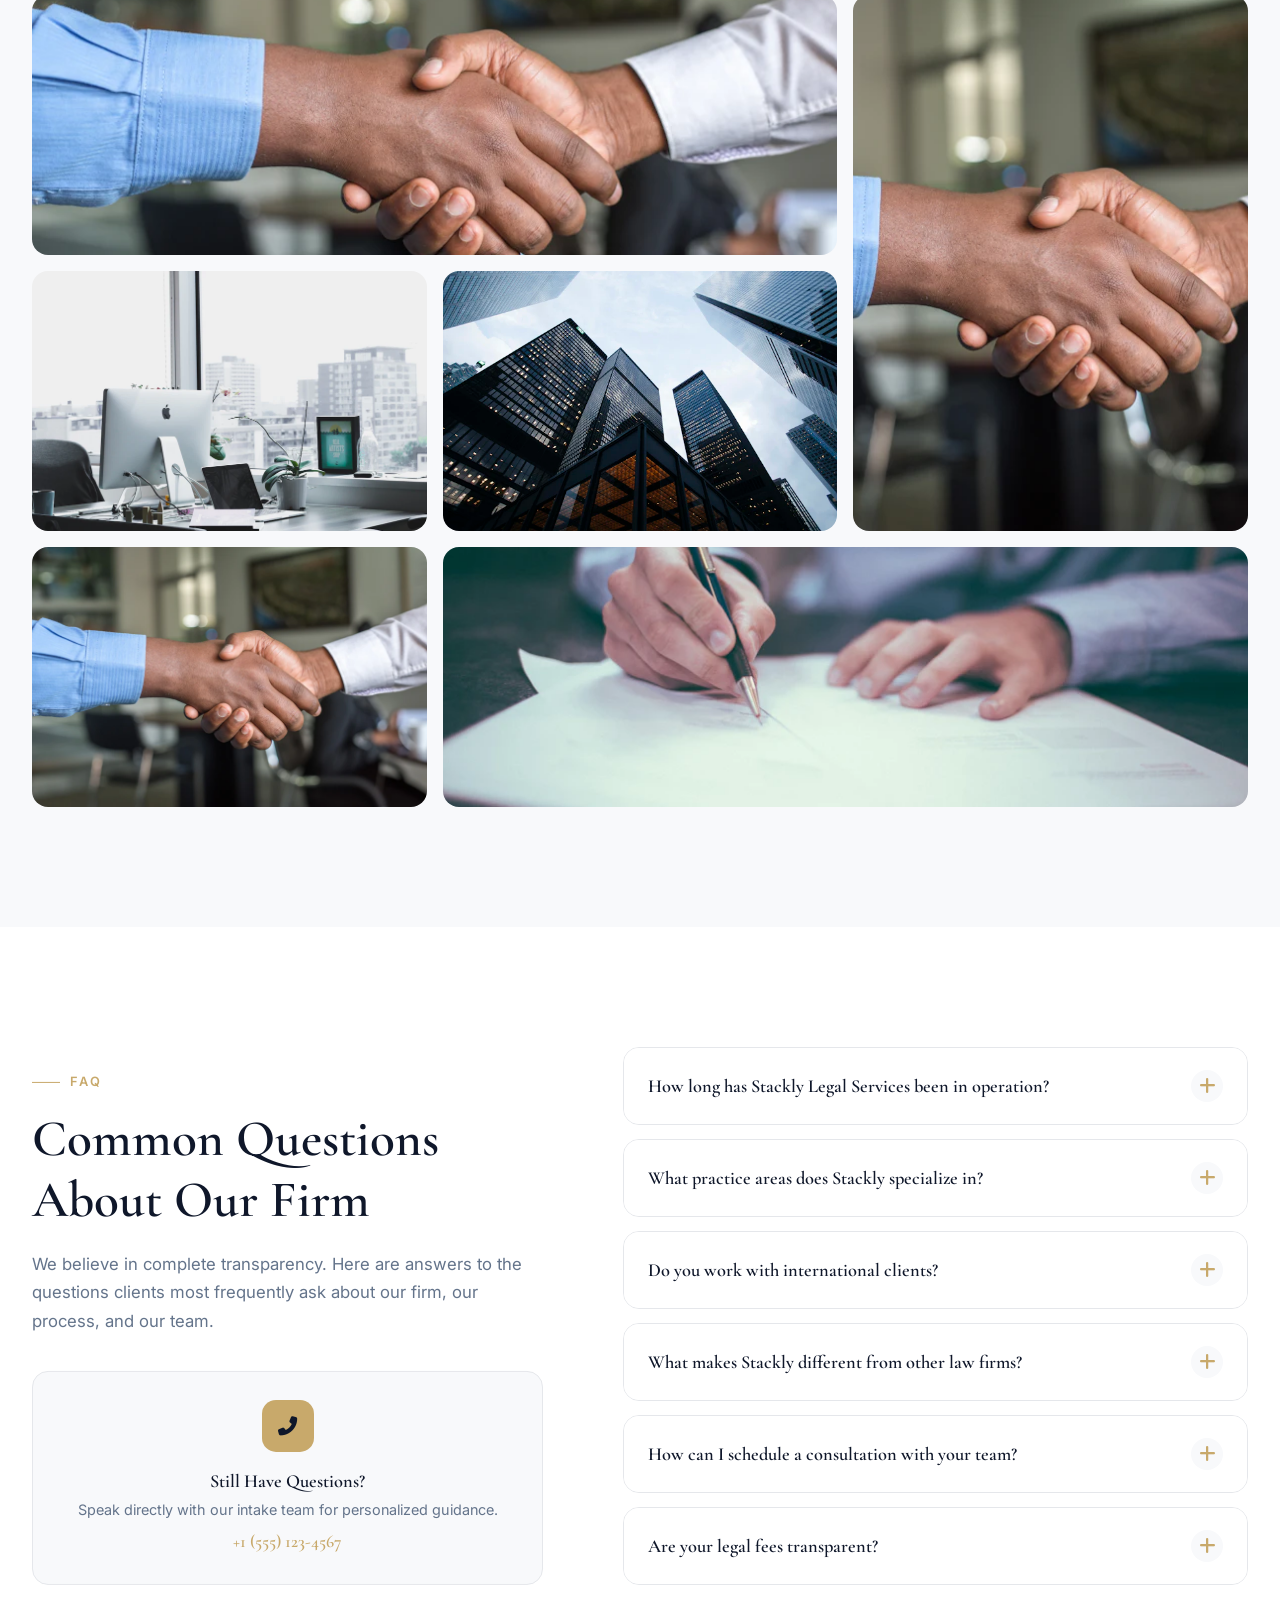
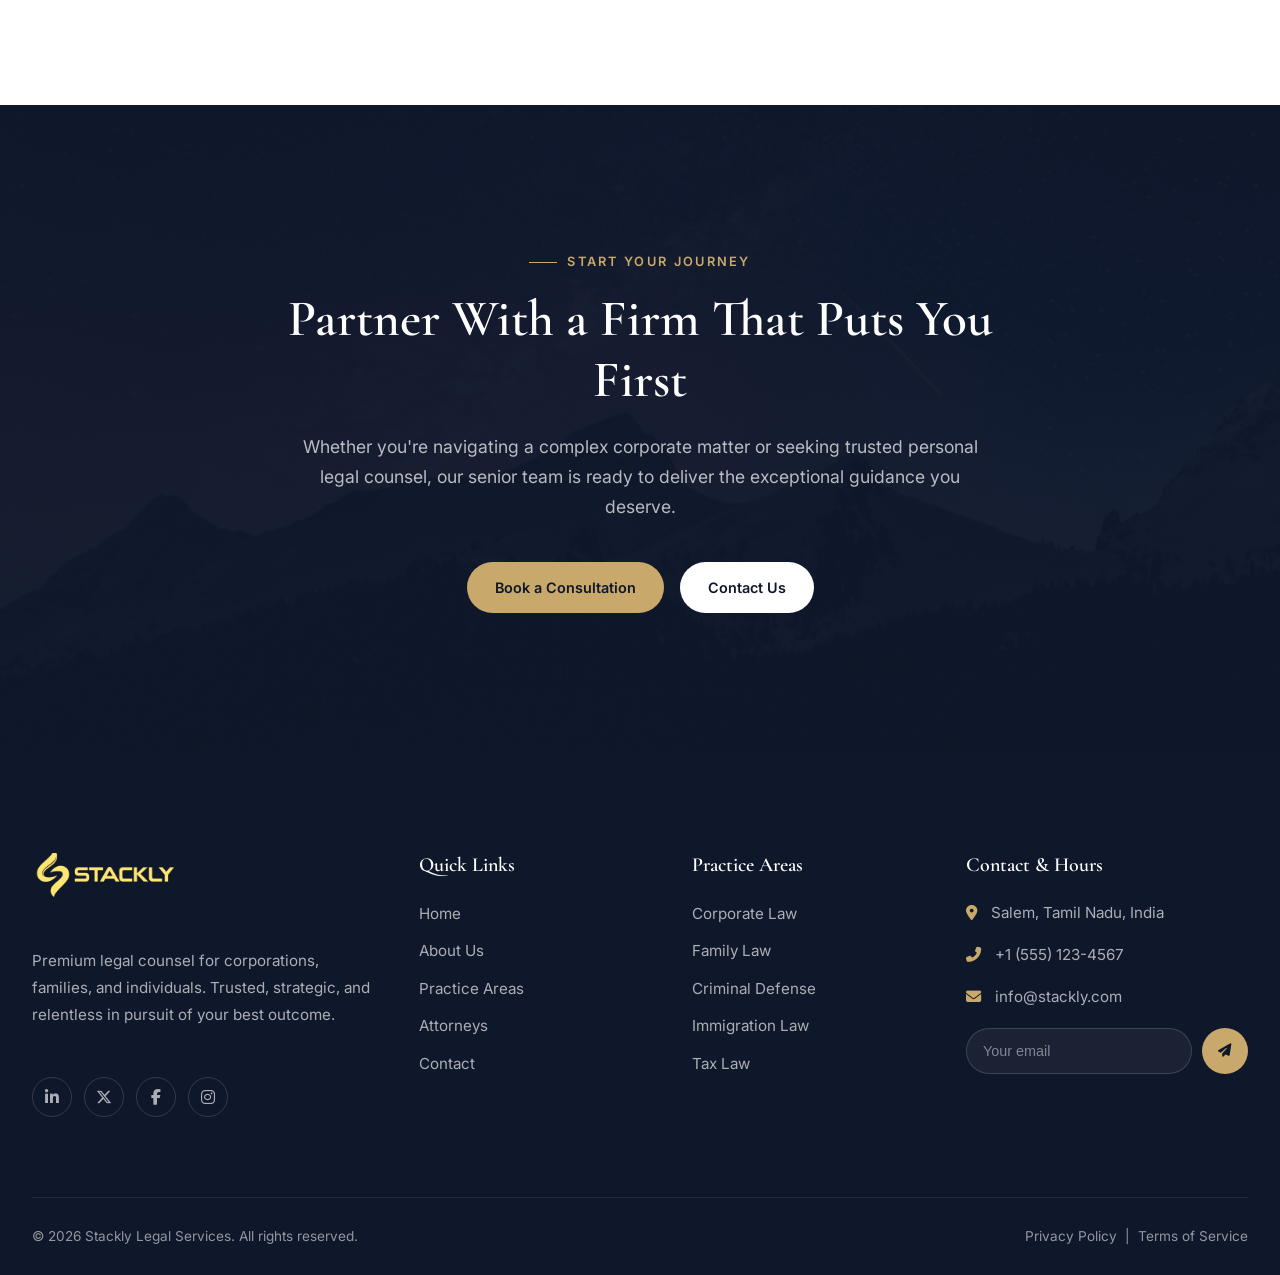
==== commit 5496c5f7: "final fix" ====
--- a/about.html
+++ b/about.html
@@ -158,9 +158,9 @@
           </a>
         </div>
         <div class="mobile-drawer__social" aria-label="Social media">
-          <a href="#" aria-label="LinkedIn"><i class="fab fa-linkedin-in" aria-hidden="true"></i></a>
-          <a href="#" aria-label="X"><i class="fab fa-x-twitter" aria-hidden="true"></i></a>
-          <a href="#" aria-label="Facebook"><i class="fab fa-facebook-f" aria-hidden="true"></i></a>
+          <a href="404.html" aria-label="LinkedIn"><i class="fab fa-linkedin-in" aria-hidden="true"></i></a>
+          <a href="404.html" aria-label="X"><i class="fab fa-x-twitter" aria-hidden="true"></i></a>
+          <a href="404.html" aria-label="Facebook"><i class="fab fa-facebook-f" aria-hidden="true"></i></a>
         </div>
         <div class="mobile-drawer__actions">
           <a href="login.html" class="btn btn-secondary mobile-drawer__btn">Login</a>
@@ -756,7 +756,7 @@
             </div>
           </div>
           <div class="culture__item culture__item--tall animate-on-scroll">
-            <img src="assets/images/meeting.webp" alt="Attorneys in a high-level strategy meeting around a mahogany conference table" loading="lazy">
+            <img src="assets/images/team.webp" alt="Attorneys in a high-level strategy meeting around a mahogany conference table" loading="lazy">
             <div class="culture__caption">
               <h3>Strategy Sessions</h3>
               <p>Senior partners lead weekly case strategy reviews with the full team.</p>
@@ -777,7 +777,7 @@
             </div>
           </div>
           <div class="culture__item animate-on-scroll">
-            <img src="assets/images/meeting.webp" alt="Team celebrating a successful case outcome" loading="lazy">
+            <img src="assets/images/team.webp" alt="Team celebrating a successful case outcome" loading="lazy">
             <div class="culture__caption">
               <h3>Celebrating Wins</h3>
               <p>We celebrate milestones and victories as a unified team.</p>
--- a/css/shared.css
+++ b/css/shared.css
@@ -40,6 +40,7 @@
   scroll-behavior: smooth;
   -webkit-font-smoothing: antialiased;
   -moz-osx-font-smoothing: grayscale;
+  overflow-x: hidden;
 }
 
 body {
@@ -48,6 +49,7 @@
   background: var(--color-bg);
   line-height: 1.6;
   overflow-x: hidden;
+  max-width: 100vw;
 }
 
 img {
